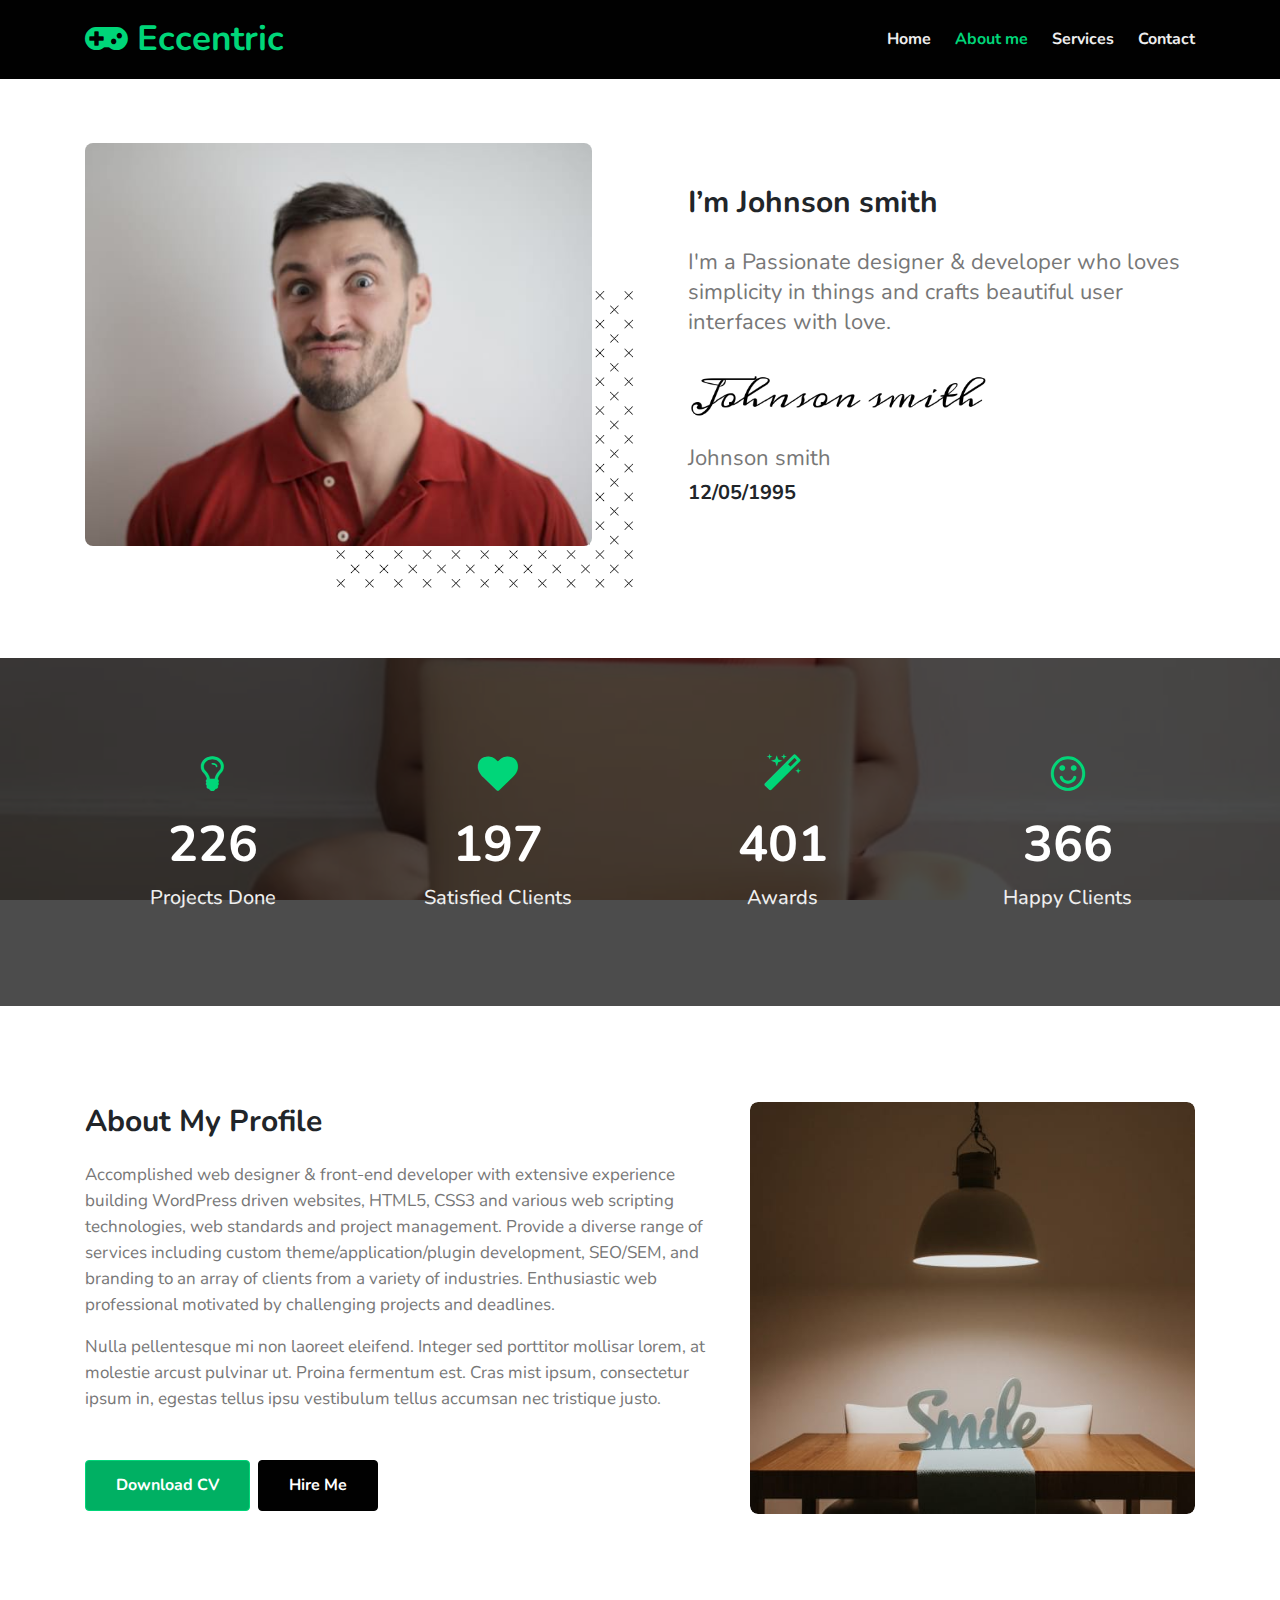
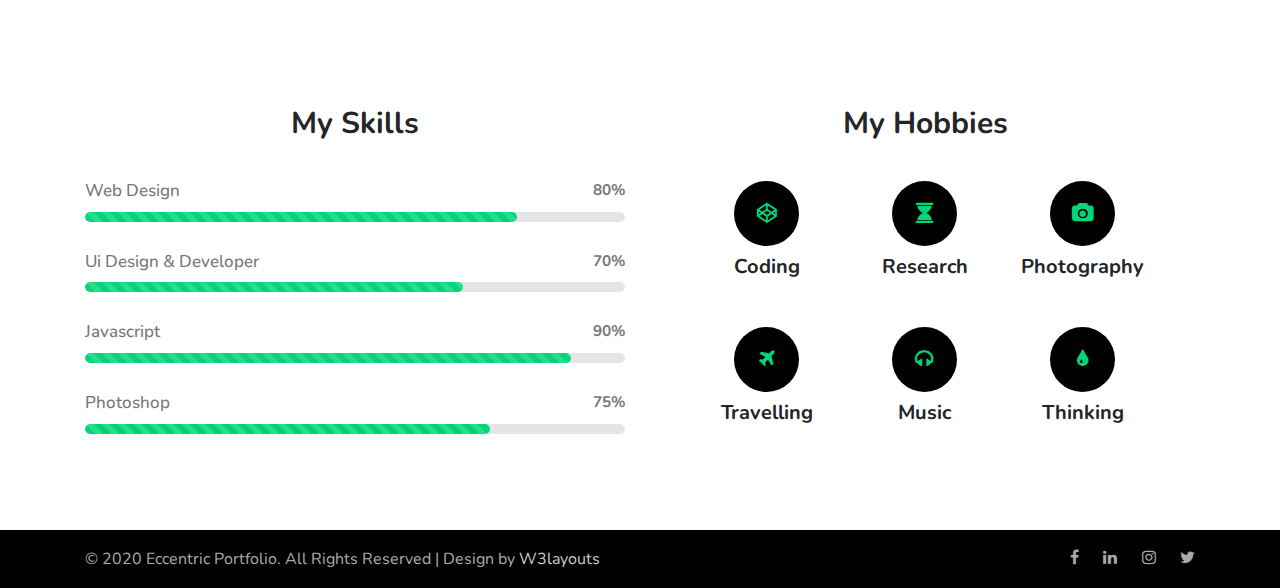
==== about.html @ e15be9c3 "first push" ====
<!--
Author: W3layouts
Author URL: http://w3layouts.com
-->
<!doctype html>
<html lang="en">

<head>
  <!-- Required meta tags -->
  <meta charset="utf-8">
  <meta name="viewport" content="width=device-width, initial-scale=1, shrink-to-fit=no">

  <title>Eccentric portfolio V2 - Personal Category Bootstrap Responsive Website Template | About : W3layouts</title>

  <!-- google fonts -->
  <link href="//fonts.googleapis.com/css?family=Nunito:400,700&display=swap" rel="stylesheet">

  <!-- Template CSS -->
  <link rel="stylesheet" href="assets/css/style-starter.css">

</head>

<body>
<!-- header -->
<header>
  <div class="w3l-header" id="home">
    <div class="container">
      <nav class="navbar navbar-expand-lg navbar-dark pl-0 pr-0">
        <a class="navbar-brand m-0" href="index.html"><span class="fa fa-gamepad"></span> Eccentric </a>
        <!-- if logo is image enable this   
            <a class="navbar-brand" href="#index.html">
                <img src="image-path" alt="Your logo" title="Your logo" style="height:35px;" />
            </a> -->
        <button class="navbar-toggler" type="button" data-toggle="collapse" data-target="#navbarNav" aria-controls="navbarNav" aria-expanded="false"
          aria-label="Toggle navigation">
          <span class="navbar-toggler-icon fa fa-bars"></span>
        </button>
        <div class="collapse navbar-collapse" id="navbarNav">
          <ul class="navbar-nav ml-auto">
            <li class="nav-item mr-lg-4">
              <a class="nav-link pl-0 pr-0" href="index.html">Home <span class="sr-only">(current)</span></a>
            </li>
            <li class="nav-item active mr-lg-4">
              <a class="nav-link pl-0 pr-0" href="about.html">About me</a>
            </li>
            <li class="nav-item mr-lg-4">
              <a class="nav-link pl-0 pr-0" href="services.html">Services</a>
            </li>
            <li class="nav-item">
              <a class="nav-link pl-0 pr-0" href="contact.html">Contact</a>
            </li>
          </ul>
        </div>
      </nav>
    </div>
  </div>
</header>
<!-- //header -->
<!-- about me -->
<div class="w3l-about py-5">
    <div class="container py-lg-3">
        <div class="row about-content mb-lg-5">
            <div class="col-lg-6 pr-md-5">
                <div class="image-block">
                    <img src="assets/images/me.jpg" class="img-fluid myphoto" alt="my photo" />
                    <img src="assets/images/cross.png" class="img-fluid pos" alt="dots" />
                </div>
            </div>
            <div class="col-lg-6 info pl-lg-5 mt-lg-0 mt-5 pt-lg-0 pt-3 align-center">
                <h4 class="">I’m Johnson smith</h4>
                <p class="mt-md-4 mt-3 mb-0"> I'm a Passionate designer & developer who loves simplicity in things and crafts beautiful user
                    interfaces with love.</p>
                <img src="assets/images/signature.png" class="img-fluid signature mt-4 mb-2" width="300px" alt="my photo" />
                <p class="m-0 mb-2">Johnson smith</p>
                <h6>12/05/1995</h6>
            </div>
        </div>
    </div>
</div>
<!-- //about me -->
<!-- stats -->
<section class="w3l-stats py-lg-5 py-4" id="stats">
    <div class="gallery-inner container py-md-5 py-4">
        <div class="row stats-con text-white">
            <div class="col-sm-3 col-6 stats_info counter_grid">
                <span class="fa fa-lightbulb-o"></span>
                <p class="counter">645</p>
                <h4>Projects Done</h4>
            </div>
            <div class="col-sm-3 col-6 stats_info counter_grid1">
                <span class="fa fa-heart"></span>
                <p class="counter">563</p>
                <h4>Satisfied Clients</h4>
            </div>
            <div class="col-sm-3 col-6 stats_info counter_grid mt-sm-0 mt-5">
                <span class="fa fa-magic"></span>
                <p class="counter">1145</p>
                <h4>Awards</h4>
            </div>
            <div class="col-sm-3 col-6 stats_info counter_grid2 mt-sm-0 mt-5">
                <span class="fa fa-smile-o"></span>
                <p class="counter">1045</p>
                <h4>Happy Clients</h4>
            </div>
        </div>
    </div>
</section>
<!-- //stats -->
<!-- about my profile -->
<section class="w3l-about-bottom py-5" id="about">
    <div class="container py-lg-5 py-md-3">
        <div class="row middle-grids">
            <div class="col-lg-7 advantage-grid-info">
                <div class="advantage_left">
                    <h4>About my profile </h4>
                    <p class="mb-3">Accomplished web designer & front-end developer with extensive experience
                        building WordPress driven websites, HTML5, CSS3 and various web scripting technologies,
                        web standards and project management. Provide a diverse range of services including custom
                        theme/application/plugin development, SEO/SEM, and branding to an array of clients from a
                        variety of industries. Enthusiastic web professional motivated by challenging projects and
                        deadlines.</p>
                    <p class="mb-0">Nulla pellentesque mi non laoreet eleifend. Integer sed porttitor mollisar
                        lorem, at molestie arcust pulvinar ut. Proina fermentum est. Cras mist ipsum, consectetur
                        ipsum in, egestas tellus ipsu vestibulum tellus accumsan nec tristique justo.
                    </p>
                    <a href="resume.html" class="btn-style btn-primary btn mt-lg-5 mt-4">Download CV</a>
                    <a href="contact.html" class="btn-style btn-secondary btn mt-lg-5 mt-4 ml-1">Hire Me</a>
                </div>
            </div>
            <div class="col-lg-5 advantage-grid-info1">
                <div class="advantage_left1 mt-lg-0 mt-5">
                    <img src="assets/images/about.jpg" class="img img-fluid" alt="">
                </div>
            </div>
        </div>
    </div>
</section>
<!-- //about my profile -->
<!-- skills and hobbies -->
<div class="w3l-skills py-5" id="skills">
    <div class="container py-lg-5 py-md-3">
        <div class="modal-spa">
            <div class="row skills">
                <div class="col-lg-6 bar-grids bargrids-left">
                    <h4> My Skills </h4>
                    <h6>web design <span> 80% </span></h6>
                    <div class="progress">
                        <div class="progress-bar progress-bar-striped active editContent" style="width: 80%">
                        </div>
                    </div>
                    <h6>ui design & developer <span> 70% </span></h6>
                    <div class="progress  w3-bar-grids">
                        <div class="progress-bar progress-bar-striped active" style="width: 70%">
                        </div>
                    </div>
                    <h6>Javascript<span>90% </span></h6>
                    <div class="progress  w3-bar-grids">
                        <div class="progress-bar progress-bar-striped active" style="width: 90%">
                        </div>
                    </div>
                    <h6>Photoshop <span> 75% </span></h6>
                    <div class="progress  w3-bar-grids prgs-w3-last">
                        <div class="progress-bar progress-bar-striped active" style="width: 75%">
                        </div>
                    </div>
                </div>
                <div class="col-lg-6 bar-grids w3-bar-grids mt-lg-0 mt-5">
                    <h4> My Hobbies </h4>
                    <div class="row pl-lg-5 pr-lg-5">
                        <div class="col-4 hobbies-grid1 grid1">
                            <div class="icon-bg">
                                <span class="fa fa-codepen"></span>
                            </div>
                            <h5>Coding</h5>
                        </div>
                        <div class="col-4 hobbies-grid1 grid2">
                            <div class="icon-bg">
                                <span class="fa fa-hourglass"></span>
                            </div>
                            <h5>Research</h5>
                        </div>
                        <div class="col-4 hobbies-grid1 grid3">
                            <div class="icon-bg">
                                <span class="fa fa-camera"></span>
                            </div>
                            <h5>Photography</h5>
                        </div>
                        <div class="col-4 hobbies-grid1 grid4">
                            <div class="icon-bg">
                                <span class="fa fa-plane"></span>
                            </div>
                            <h5>Travelling</h5>
                        </div>
                        <div class="col-4 hobbies-grid1 grid5">
                            <div class="icon-bg">
                                <span class="fa fa-headphones"></span>
                            </div>
                            <h5>Music</h5>
                        </div>
                        <div class="col-4 hobbies-grid1 grid6">
                            <div class="icon-bg">
                                <span class="fa fa-tint"></span>
                            </div>
                            <h5>Thinking</h5>
                        </div>
                    </div>
                </div>
            </div>
        </div>
    </div>
</div>
<!-- //skills and hobbies -->
<!-- Footer -->
<footer>
  <section class="w3l-footers-1">
    <div class="footer py-3">
      <div class="container">
        <div class="footer-content">
          <div class="row">
            <div class="col-lg-8 footer-left">
              <p class="m-0">&copy; 2020 Eccentric Portfolio. All Rights Reserved | Design by <a href="https://w3layouts.com">W3layouts</a></p>
            </div>
            <div class="col-lg-4 footer-right text-lg-right text-center mt-lg-0 mt-3">
              <ul class="social m-0 p-0">
                <li><a href="#facebook"><span class="fa fa-facebook"></span></a></li>
                <li><a href="#linkedin"><span class="fa fa-linkedin"></span></a></li>
                <li><a href="#instagram"><span class="fa fa-instagram"></span></a></li>
                <li><a href="#twitter"><span class="fa fa-twitter"></span></a></li>
              </ul>
            </div>
          </div>
        </div>
      </div>
    </div>
  </section>
</footer>
<!-- //Footer -->

<!-- move top -->
<button onclick="topFunction()" id="movetop" class="editContent" title="Go to top">
  <span class="fa fa-angle-up"></span>
</button>
<script>
  // When the user scrolls down 20px from the top of the document, show the button
  window.onscroll = function () {
    scrollFunction()
  };

  function scrollFunction() {
    if (document.body.scrollTop > 20 || document.documentElement.scrollTop > 20) {
      document.getElementById("movetop").style.display = "block";
    } else {
      document.getElementById("movetop").style.display = "none";
    }
  }

  // When the user clicks on the button, scroll to the top of the document
  function topFunction() {
    document.body.scrollTop = 0;
    document.documentElement.scrollTop = 0;
  }
</script>
<!-- /move top -->

<!-- common jquery -->
<script src="assets/js/jquery-3.3.1.min.js"></script>
<!-- //common jquery -->

<!-- disable body scroll which navbar is in active -->
<script>
  $(function () {
    $('.navbar-toggler').click(function () {
      $('body').toggleClass('noscroll');
    })
  });
</script>
<!-- disable body scroll which navbar is in active -->


<!-- for blog carousel slider -->
<script src="assets/js/owl.carousel.js"></script>
<script>
  $(document).ready(function () {
    var owl = $('.owl-carousel');
    owl.owlCarousel({
      stagePadding: 20,
      margin: 15,
      nav: false,
      loop: false,
      responsive: {
        0: {
          items: 1
        },
        600: {
          items: 2
        },
        1000: {
          items: 3
        }
      }
    })
  })
</script>
<!-- //for blog carousel slider -->


<!-- stats number counter-->
<script src="assets/js/jquery.waypoints.min.js"></script>
<script src="assets/js/jquery.countup.js"></script>
<script>
  $('.counter').countUp();
</script>
<!-- //stats number counter -->

<!-- jQuery-Photo-filter-lightbox-portfolio-plugin -->
<script src="assets/js/jquery-1.7.2.js"></script>
<script src="assets/js/jquery.quicksand.js"></script>
<script src="assets/js/script.js"></script>
<script src="assets/js/jquery.prettyPhoto.js"></script>
<!-- //jQuery-Photo-filter-lightbox-portfolio-plugin -->

<!--  bootstrap js -->
<script src="assets/js/bootstrap.min.js"></script>
<!--  //bootstrap js -->

</body>

</html>
---- assets/css/style-starter.css ----
/*--
Author: W3layouts
Author URL: http://w3layouts.com
--*/@charset "UTF-8";
/*!
 * Bootstrap v4.4.1 (https://getbootstrap.com/)
 * Copyright 2011-2019 The Bootstrap Authors
 * Copyright 2011-2019 Twitter, Inc.
 * Licensed under MIT (https://github.com/twbs/bootstrap/blob/master/LICENSE)
 */
:root {
  --blue: #007bff;
  --indigo: #6610f2;
  --purple: #6f42c1;
  --pink: #e83e8c;
  --red: #dc3545;
  --orange: #fd7e14;
  --yellow: #ffc107;
  --green: #28a745;
  --teal: #20c997;
  --cyan: #17a2b8;
  --white: #fff;
  --gray: #6c757d;
  --gray-dark: #343a40;
  --primary: #00d679;
  --secondary: #010101;
  --success: #28a745;
  --info: #17a2b8;
  --warning: #ffc107;
  --danger: #dc3545;
  --light: #f8f9fa;
  --dark: #343a40;
  --breakpoint-xs: 0;
  --breakpoint-sm: 576px;
  --breakpoint-md: 768px;
  --breakpoint-lg: 992px;
  --breakpoint-xl: 1200px;
  --font-family-sans-serif: -apple-system, BlinkMacSystemFont, "Segoe UI", Roboto, "Helvetica Neue", Arial, "Noto Sans", sans-serif, "Apple Color Emoji", "Segoe UI Emoji", "Segoe UI Symbol", "Noto Color Emoji";
  --font-family-monospace: SFMono-Regular, Menlo, Monaco, Consolas, "Liberation Mono", "Courier New", monospace; }

*,
*::before,
*::after {
  box-sizing: border-box; }

html {
  font-family: sans-serif;
  line-height: 1.15;
  -webkit-text-size-adjust: 100%;
  -webkit-tap-highlight-color: rgba(0, 0, 0, 0); }

article, aside, figcaption, figure, footer, header, hgroup, main, nav, section {
  display: block; }

body {
  margin: 0;
  font-family: -apple-system, BlinkMacSystemFont, "Segoe UI", Roboto, "Helvetica Neue", Arial, "Noto Sans", sans-serif, "Apple Color Emoji", "Segoe UI Emoji", "Segoe UI Symbol", "Noto Color Emoji";
  font-size: 1rem;
  font-weight: 400;
  line-height: 1.5;
  color: #212529;
  text-align: left;
  background-color: #fff; }

[tabindex="-1"]:focus:not(:focus-visible) {
  outline: 0 !important; }

hr {
  box-sizing: content-box;
  height: 0;
  overflow: visible; }

h1, h2, h3, h4, h5, h6 {
  margin-top: 0;
  margin-bottom: 0.5rem; }

p {
  margin-top: 0;
  margin-bottom: 1rem; }

abbr[title],
abbr[data-original-title] {
  text-decoration: underline;
  -webkit-text-decoration: underline dotted;
          text-decoration: underline dotted;
  cursor: help;
  border-bottom: 0;
  -webkit-text-decoration-skip-ink: none;
          text-decoration-skip-ink: none; }

address {
  margin-bottom: 1rem;
  font-style: normal;
  line-height: inherit; }

ol,
ul,
dl {
  margin-top: 0;
  margin-bottom: 1rem; }

ol ol,
ul ul,
ol ul,
ul ol {
  margin-bottom: 0; }

dt {
  font-weight: 700; }

dd {
  margin-bottom: .5rem;
  margin-left: 0; }

blockquote {
  margin: 0 0 1rem; }

b,
strong {
  font-weight: bolder; }

small {
  font-size: 80%; }

sub,
sup {
  position: relative;
  font-size: 75%;
  line-height: 0;
  vertical-align: baseline; }

sub {
  bottom: -.25em; }

sup {
  top: -.5em; }

a {
  color: #00d679;
  text-decoration: none;
  background-color: transparent; }
  a:hover {
    color: #008a4e;
    text-decoration: underline; }

a:not([href]) {
  color: inherit;
  text-decoration: none; }
  a:not([href]):hover {
    color: inherit;
    text-decoration: none; }

pre,
code,
kbd,
samp {
  font-family: SFMono-Regular, Menlo, Monaco, Consolas, "Liberation Mono", "Courier New", monospace;
  font-size: 1em; }

pre {
  margin-top: 0;
  margin-bottom: 1rem;
  overflow: auto; }

figure {
  margin: 0 0 1rem; }

img {
  vertical-align: middle;
  border-style: none; }

svg {
  overflow: hidden;
  vertical-align: middle; }

table {
  border-collapse: collapse; }

caption {
  padding-top: 0.75rem;
  padding-bottom: 0.75rem;
  color: #6c757d;
  text-align: left;
  caption-side: bottom; }

th {
  text-align: inherit; }

label {
  display: inline-block;
  margin-bottom: 0.5rem; }

button {
  border-radius: 0; }

button:focus {
  outline: 1px dotted;
  outline: 5px auto -webkit-focus-ring-color; }

input,
button,
select,
optgroup,
textarea {
  margin: 0;
  font-family: inherit;
  font-size: inherit;
  line-height: inherit; }

button,
input {
  overflow: visible; }

button,
select {
  text-transform: none; }

select {
  word-wrap: normal; }

button,
[type="button"],
[type="reset"],
[type="submit"] {
  -webkit-appearance: button; }

button:not(:disabled),
[type="button"]:not(:disabled),
[type="reset"]:not(:disabled),
[type="submit"]:not(:disabled) {
  cursor: pointer; }

button::-moz-focus-inner,
[type="button"]::-moz-focus-inner,
[type="reset"]::-moz-focus-inner,
[type="submit"]::-moz-focus-inner {
  padding: 0;
  border-style: none; }

input[type="radio"],
input[type="checkbox"] {
  box-sizing: border-box;
  padding: 0; }

input[type="date"],
input[type="time"],
input[type="datetime-local"],
input[type="month"] {
  -webkit-appearance: listbox; }

textarea {
  overflow: auto;
  resize: vertical; }

fieldset {
  min-width: 0;
  padding: 0;
  margin: 0;
  border: 0; }

legend {
  display: block;
  width: 100%;
  max-width: 100%;
  padding: 0;
  margin-bottom: .5rem;
  font-size: 1.5rem;
  line-height: inherit;
  color: inherit;
  white-space: normal; }
  @media (max-width: 1200px) {
    legend {
      font-size: calc(1.275rem + 0.3vw) ; } }

progress {
  vertical-align: baseline; }

[type="number"]::-webkit-inner-spin-button,
[type="number"]::-webkit-outer-spin-button {
  height: auto; }

[type="search"] {
  outline-offset: -2px;
  -webkit-appearance: none; }

[type="search"]::-webkit-search-decoration {
  -webkit-appearance: none; }

::-webkit-file-upload-button {
  font: inherit;
  -webkit-appearance: button; }

output {
  display: inline-block; }

summary {
  display: list-item;
  cursor: pointer; }

template {
  display: none; }

[hidden] {
  display: none !important; }

h1, h2, h3, h4, h5, h6,
.h1, .h2, .h3, .h4, .h5, .h6 {
  margin-bottom: 0.5rem;
  font-weight: 500;
  line-height: 1.2; }

h1, .h1 {
  font-size: 2.5rem; }
  @media (max-width: 1200px) {
    h1, .h1 {
      font-size: calc(1.375rem + 1.5vw) ; } }

h2, .h2 {
  font-size: 2rem; }
  @media (max-width: 1200px) {
    h2, .h2 {
      font-size: calc(1.325rem + 0.9vw) ; } }

h3, .h3 {
  font-size: 1.75rem; }
  @media (max-width: 1200px) {
    h3, .h3 {
      font-size: calc(1.3rem + 0.6vw) ; } }

h4, .h4 {
  font-size: 1.5rem; }
  @media (max-width: 1200px) {
    h4, .h4 {
      font-size: calc(1.275rem + 0.3vw) ; } }

h5, .h5 {
  font-size: 1.25rem; }

h6, .h6 {
  font-size: 1rem; }

.lead {
  font-size: 1.25rem;
  font-weight: 300; }

.display-1 {
  font-size: 6rem;
  font-weight: 300;
  line-height: 1.2; }
  @media (max-width: 1200px) {
    .display-1 {
      font-size: calc(1.725rem + 5.7vw) ; } }

.display-2 {
  font-size: 5.5rem;
  font-weight: 300;
  line-height: 1.2; }
  @media (max-width: 1200px) {
    .display-2 {
      font-size: calc(1.675rem + 5.1vw) ; } }

.display-3 {
  font-size: 4.5rem;
  font-weight: 300;
  line-height: 1.2; }
  @media (max-width: 1200px) {
    .display-3 {
      font-size: calc(1.575rem + 3.9vw) ; } }

.display-4 {
  font-size: 3.5rem;
  font-weight: 300;
  line-height: 1.2; }
  @media (max-width: 1200px) {
    .display-4 {
      font-size: calc(1.475rem + 2.7vw) ; } }

hr {
  margin-top: 1rem;
  margin-bottom: 1rem;
  border: 0;
  border-top: 1px solid rgba(0, 0, 0, 0.1); }

small,
.small {
  font-size: 80%;
  font-weight: 400; }

mark,
.mark {
  padding: 0.2em;
  background-color: #fcf8e3; }

.list-unstyled {
  padding-left: 0;
  list-style: none; }

.list-inline {
  padding-left: 0;
  list-style: none; }

.list-inline-item {
  display: inline-block; }
  .list-inline-item:not(:last-child) {
    margin-right: 0.5rem; }

.initialism {
  font-size: 90%;
  text-transform: uppercase; }

.blockquote {
  margin-bottom: 1rem;
  font-size: 1.25rem; }

.blockquote-footer {
  display: block;
  font-size: 80%;
  color: #6c757d; }
  .blockquote-footer::before {
    content: "\2014\00A0"; }

.img-fluid {
  max-width: 100%;
  height: auto; }

.img-thumbnail {
  padding: 0.25rem;
  background-color: #fff;
  border: 1px solid #dee2e6;
  border-radius: 0.25rem;
  max-width: 100%;
  height: auto; }

.figure {
  display: inline-block; }

.figure-img {
  margin-bottom: 0.5rem;
  line-height: 1; }

.figure-caption {
  font-size: 90%;
  color: #6c757d; }

code {
  font-size: 87.5%;
  color: #e83e8c;
  word-wrap: break-word; }
  a > code {
    color: inherit; }

kbd {
  padding: 0.2rem 0.4rem;
  font-size: 87.5%;
  color: #fff;
  background-color: #212529;
  border-radius: 0.2rem; }
  kbd kbd {
    padding: 0;
    font-size: 100%;
    font-weight: 700; }

pre {
  display: block;
  font-size: 87.5%;
  color: #212529; }
  pre code {
    font-size: inherit;
    color: inherit;
    word-break: normal; }

.pre-scrollable {
  max-height: 340px;
  overflow-y: scroll; }

.container {
  width: 100%;
  padding-right: 15px;
  padding-left: 15px;
  margin-right: auto;
  margin-left: auto; }
  @media (min-width: 576px) {
    .container {
      max-width: 540px; } }
  @media (min-width: 768px) {
    .container {
      max-width: 720px; } }
  @media (min-width: 992px) {
    .container {
      max-width: 960px; } }
  @media (min-width: 1200px) {
    .container {
      max-width: 1140px; } }

.container-fluid, .container-sm, .container-md, .container-lg, .container-xl {
  width: 100%;
  padding-right: 15px;
  padding-left: 15px;
  margin-right: auto;
  margin-left: auto; }

@media (min-width: 576px) {
  .container, .container-sm {
    max-width: 540px; } }

@media (min-width: 768px) {
  .container, .container-sm, .container-md {
    max-width: 720px; } }

@media (min-width: 992px) {
  .container, .container-sm, .container-md, .container-lg {
    max-width: 960px; } }

@media (min-width: 1200px) {
  .container, .container-sm, .container-md, .container-lg, .container-xl {
    max-width: 1140px; } }

.row {
  display: flex;
  flex-wrap: wrap;
  margin-right: -15px;
  margin-left: -15px; }

.no-gutters {
  margin-right: 0;
  margin-left: 0; }
  .no-gutters > .col,
  .no-gutters > [class*="col-"] {
    padding-right: 0;
    padding-left: 0; }

.col-1, .col-2, .col-3, .col-4, .col-5, .col-6, .col-7, .col-8, .col-9, .col-10, .col-11, .col-12, .col,
.col-auto, .col-sm-1, .col-sm-2, .col-sm-3, .col-sm-4, .col-sm-5, .col-sm-6, .col-sm-7, .col-sm-8, .col-sm-9, .col-sm-10, .col-sm-11, .col-sm-12, .col-sm,
.col-sm-auto, .col-md-1, .col-md-2, .col-md-3, .col-md-4, .col-md-5, .col-md-6, .col-md-7, .col-md-8, .col-md-9, .col-md-10, .col-md-11, .col-md-12, .col-md,
.col-md-auto, .col-lg-1, .col-lg-2, .col-lg-3, .col-lg-4, .col-lg-5, .col-lg-6, .col-lg-7, .col-lg-8, .col-lg-9, .col-lg-10, .col-lg-11, .col-lg-12, .col-lg,
.col-lg-auto, .col-xl-1, .col-xl-2, .col-xl-3, .col-xl-4, .col-xl-5, .col-xl-6, .col-xl-7, .col-xl-8, .col-xl-9, .col-xl-10, .col-xl-11, .col-xl-12, .col-xl,
.col-xl-auto {
  position: relative;
  width: 100%;
  padding-right: 15px;
  padding-left: 15px; }

.col {
  flex-basis: 0;
  flex-grow: 1;
  max-width: 100%; }

.row-cols-1 > * {
  flex: 0 0 100%;
  max-width: 100%; }

.row-cols-2 > * {
  flex: 0 0 50%;
  max-width: 50%; }

.row-cols-3 > * {
  flex: 0 0 33.33333%;
  max-width: 33.33333%; }

.row-cols-4 > * {
  flex: 0 0 25%;
  max-width: 25%; }

.row-cols-5 > * {
  flex: 0 0 20%;
  max-width: 20%; }

.row-cols-6 > * {
  flex: 0 0 16.66667%;
  max-width: 16.66667%; }

.col-auto {
  flex: 0 0 auto;
  width: auto;
  max-width: 100%; }

.col-1 {
  flex: 0 0 8.33333%;
  max-width: 8.33333%; }

.col-2 {
  flex: 0 0 16.66667%;
  max-width: 16.66667%; }

.col-3 {
  flex: 0 0 25%;
  max-width: 25%; }

.col-4 {
  flex: 0 0 33.33333%;
  max-width: 33.33333%; }

.col-5 {
  flex: 0 0 41.66667%;
  max-width: 41.66667%; }

.col-6 {
  flex: 0 0 50%;
  max-width: 50%; }

.col-7 {
  flex: 0 0 58.33333%;
  max-width: 58.33333%; }

.col-8 {
  flex: 0 0 66.66667%;
  max-width: 66.66667%; }

.col-9 {
  flex: 0 0 75%;
  max-width: 75%; }

.col-10 {
  flex: 0 0 83.33333%;
  max-width: 83.33333%; }

.col-11 {
  flex: 0 0 91.66667%;
  max-width: 91.66667%; }

.col-12 {
  flex: 0 0 100%;
  max-width: 100%; }

.order-first {
  order: -1; }

.order-last {
  order: 13; }

.order-0 {
  order: 0; }

.order-1 {
  order: 1; }

.order-2 {
  order: 2; }

.order-3 {
  order: 3; }

.order-4 {
  order: 4; }

.order-5 {
  order: 5; }

.order-6 {
  order: 6; }

.order-7 {
  order: 7; }

.order-8 {
  order: 8; }

.order-9 {
  order: 9; }

.order-10 {
  order: 10; }

.order-11 {
  order: 11; }

.order-12 {
  order: 12; }

.offset-1 {
  margin-left: 8.33333%; }

.offset-2 {
  margin-left: 16.66667%; }

.offset-3 {
  margin-left: 25%; }

.offset-4 {
  margin-left: 33.33333%; }

.offset-5 {
  margin-left: 41.66667%; }

.offset-6 {
  margin-left: 50%; }

.offset-7 {
  margin-left: 58.33333%; }

.offset-8 {
  margin-left: 66.66667%; }

.offset-9 {
  margin-left: 75%; }

.offset-10 {
  margin-left: 83.33333%; }

.offset-11 {
  margin-left: 91.66667%; }

@media (min-width: 576px) {
  .col-sm {
    flex-basis: 0;
    flex-grow: 1;
    max-width: 100%; }
  .row-cols-sm-1 > * {
    flex: 0 0 100%;
    max-width: 100%; }
  .row-cols-sm-2 > * {
    flex: 0 0 50%;
    max-width: 50%; }
  .row-cols-sm-3 > * {
    flex: 0 0 33.33333%;
    max-width: 33.33333%; }
  .row-cols-sm-4 > * {
    flex: 0 0 25%;
    max-width: 25%; }
  .row-cols-sm-5 > * {
    flex: 0 0 20%;
    max-width: 20%; }
  .row-cols-sm-6 > * {
    flex: 0 0 16.66667%;
    max-width: 16.66667%; }
  .col-sm-auto {
    flex: 0 0 auto;
    width: auto;
    max-width: 100%; }
  .col-sm-1 {
    flex: 0 0 8.33333%;
    max-width: 8.33333%; }
  .col-sm-2 {
    flex: 0 0 16.66667%;
    max-width: 16.66667%; }
  .col-sm-3 {
    flex: 0 0 25%;
    max-width: 25%; }
  .col-sm-4 {
    flex: 0 0 33.33333%;
    max-width: 33.33333%; }
  .col-sm-5 {
    flex: 0 0 41.66667%;
    max-width: 41.66667%; }
  .col-sm-6 {
    flex: 0 0 50%;
    max-width: 50%; }
  .col-sm-7 {
    flex: 0 0 58.33333%;
    max-width: 58.33333%; }
  .col-sm-8 {
    flex: 0 0 66.66667%;
    max-width: 66.66667%; }
  .col-sm-9 {
    flex: 0 0 75%;
    max-width: 75%; }
  .col-sm-10 {
    flex: 0 0 83.33333%;
    max-width: 83.33333%; }
  .col-sm-11 {
    flex: 0 0 91.66667%;
    max-width: 91.66667%; }
  .col-sm-12 {
    flex: 0 0 100%;
    max-width: 100%; }
  .order-sm-first {
    order: -1; }
  .order-sm-last {
    order: 13; }
  .order-sm-0 {
    order: 0; }
  .order-sm-1 {
    order: 1; }
  .order-sm-2 {
    order: 2; }
  .order-sm-3 {
    order: 3; }
  .order-sm-4 {
    order: 4; }
  .order-sm-5 {
    order: 5; }
  .order-sm-6 {
    order: 6; }
  .order-sm-7 {
    order: 7; }
  .order-sm-8 {
    order: 8; }
  .order-sm-9 {
    order: 9; }
  .order-sm-10 {
    order: 10; }
  .order-sm-11 {
    order: 11; }
  .order-sm-12 {
    order: 12; }
  .offset-sm-0 {
    margin-left: 0; }
  .offset-sm-1 {
    margin-left: 8.33333%; }
  .offset-sm-2 {
    margin-left: 16.66667%; }
  .offset-sm-3 {
    margin-left: 25%; }
  .offset-sm-4 {
    margin-left: 33.33333%; }
  .offset-sm-5 {
    margin-left: 41.66667%; }
  .offset-sm-6 {
    margin-left: 50%; }
  .offset-sm-7 {
    margin-left: 58.33333%; }
  .offset-sm-8 {
    margin-left: 66.66667%; }
  .offset-sm-9 {
    margin-left: 75%; }
  .offset-sm-10 {
    margin-left: 83.33333%; }
  .offset-sm-11 {
    margin-left: 91.66667%; } }

@media (min-width: 768px) {
  .col-md {
    flex-basis: 0;
    flex-grow: 1;
    max-width: 100%; }
  .row-cols-md-1 > * {
    flex: 0 0 100%;
    max-width: 100%; }
  .row-cols-md-2 > * {
    flex: 0 0 50%;
    max-width: 50%; }
  .row-cols-md-3 > * {
    flex: 0 0 33.33333%;
    max-width: 33.33333%; }
  .row-cols-md-4 > * {
    flex: 0 0 25%;
    max-width: 25%; }
  .row-cols-md-5 > * {
    flex: 0 0 20%;
    max-width: 20%; }
  .row-cols-md-6 > * {
    flex: 0 0 16.66667%;
    max-width: 16.66667%; }
  .col-md-auto {
    flex: 0 0 auto;
    width: auto;
    max-width: 100%; }
  .col-md-1 {
    flex: 0 0 8.33333%;
    max-width: 8.33333%; }
  .col-md-2 {
    flex: 0 0 16.66667%;
    max-width: 16.66667%; }
  .col-md-3 {
    flex: 0 0 25%;
    max-width: 25%; }
  .col-md-4 {
    flex: 0 0 33.33333%;
    max-width: 33.33333%; }
  .col-md-5 {
    flex: 0 0 41.66667%;
    max-width: 41.66667%; }
  .col-md-6 {
    flex: 0 0 50%;
    max-width: 50%; }
  .col-md-7 {
    flex: 0 0 58.33333%;
    max-width: 58.33333%; }
  .col-md-8 {
    flex: 0 0 66.66667%;
    max-width: 66.66667%; }
  .col-md-9 {
    flex: 0 0 75%;
    max-width: 75%; }
  .col-md-10 {
    flex: 0 0 83.33333%;
    max-width: 83.33333%; }
  .col-md-11 {
    flex: 0 0 91.66667%;
    max-width: 91.66667%; }
  .col-md-12 {
    flex: 0 0 100%;
    max-width: 100%; }
  .order-md-first {
    order: -1; }
  .order-md-last {
    order: 13; }
  .order-md-0 {
    order: 0; }
  .order-md-1 {
    order: 1; }
  .order-md-2 {
    order: 2; }
  .order-md-3 {
    order: 3; }
  .order-md-4 {
    order: 4; }
  .order-md-5 {
    order: 5; }
  .order-md-6 {
    order: 6; }
  .order-md-7 {
    order: 7; }
  .order-md-8 {
    order: 8; }
  .order-md-9 {
    order: 9; }
  .order-md-10 {
    order: 10; }
  .order-md-11 {
    order: 11; }
  .order-md-12 {
    order: 12; }
  .offset-md-0 {
    margin-left: 0; }
  .offset-md-1 {
    margin-left: 8.33333%; }
  .offset-md-2 {
    margin-left: 16.66667%; }
  .offset-md-3 {
    margin-left: 25%; }
  .offset-md-4 {
    margin-left: 33.33333%; }
  .offset-md-5 {
    margin-left: 41.66667%; }
  .offset-md-6 {
    margin-left: 50%; }
  .offset-md-7 {
    margin-left: 58.33333%; }
  .offset-md-8 {
    margin-left: 66.66667%; }
  .offset-md-9 {
    margin-left: 75%; }
  .offset-md-10 {
    margin-left: 83.33333%; }
  .offset-md-11 {
    margin-left: 91.66667%; } }

@media (min-width: 992px) {
  .col-lg {
    flex-basis: 0;
    flex-grow: 1;
    max-width: 100%; }
  .row-cols-lg-1 > * {
    flex: 0 0 100%;
    max-width: 100%; }
  .row-cols-lg-2 > * {
    flex: 0 0 50%;
    max-width: 50%; }
  .row-cols-lg-3 > * {
    flex: 0 0 33.33333%;
    max-width: 33.33333%; }
  .row-cols-lg-4 > * {
    flex: 0 0 25%;
    max-width: 25%; }
  .row-cols-lg-5 > * {
    flex: 0 0 20%;
    max-width: 20%; }
  .row-cols-lg-6 > * {
    flex: 0 0 16.66667%;
    max-width: 16.66667%; }
  .col-lg-auto {
    flex: 0 0 auto;
    width: auto;
    max-width: 100%; }
  .col-lg-1 {
    flex: 0 0 8.33333%;
    max-width: 8.33333%; }
  .col-lg-2 {
    flex: 0 0 16.66667%;
    max-width: 16.66667%; }
  .col-lg-3 {
    flex: 0 0 25%;
    max-width: 25%; }
  .col-lg-4 {
    flex: 0 0 33.33333%;
    max-width: 33.33333%; }
  .col-lg-5 {
    flex: 0 0 41.66667%;
    max-width: 41.66667%; }
  .col-lg-6 {
    flex: 0 0 50%;
    max-width: 50%; }
  .col-lg-7 {
    flex: 0 0 58.33333%;
    max-width: 58.33333%; }
  .col-lg-8 {
    flex: 0 0 66.66667%;
    max-width: 66.66667%; }
  .col-lg-9 {
    flex: 0 0 75%;
    max-width: 75%; }
  .col-lg-10 {
    flex: 0 0 83.33333%;
    max-width: 83.33333%; }
  .col-lg-11 {
    flex: 0 0 91.66667%;
    max-width: 91.66667%; }
  .col-lg-12 {
    flex: 0 0 100%;
    max-width: 100%; }
  .order-lg-first {
    order: -1; }
  .order-lg-last {
    order: 13; }
  .order-lg-0 {
    order: 0; }
  .order-lg-1 {
    order: 1; }
  .order-lg-2 {
    order: 2; }
  .order-lg-3 {
    order: 3; }
  .order-lg-4 {
    order: 4; }
  .order-lg-5 {
    order: 5; }
  .order-lg-6 {
    order: 6; }
  .order-lg-7 {
    order: 7; }
  .order-lg-8 {
    order: 8; }
  .order-lg-9 {
    order: 9; }
  .order-lg-10 {
    order: 10; }
  .order-lg-11 {
    order: 11; }
  .order-lg-12 {
    order: 12; }
  .offset-lg-0 {
    margin-left: 0; }
  .offset-lg-1 {
    margin-left: 8.33333%; }
  .offset-lg-2 {
    margin-left: 16.66667%; }
  .offset-lg-3 {
    margin-left: 25%; }
  .offset-lg-4 {
    margin-left: 33.33333%; }
  .offset-lg-5 {
    margin-left: 41.66667%; }
  .offset-lg-6 {
    margin-left: 50%; }
  .offset-lg-7 {
    margin-left: 58.33333%; }
  .offset-lg-8 {
    margin-left: 66.66667%; }
  .offset-lg-9 {
    margin-left: 75%; }
  .offset-lg-10 {
    margin-left: 83.33333%; }
  .offset-lg-11 {
    margin-left: 91.66667%; } }

@media (min-width: 1200px) {
  .col-xl {
    flex-basis: 0;
    flex-grow: 1;
    max-width: 100%; }
  .row-cols-xl-1 > * {
    flex: 0 0 100%;
    max-width: 100%; }
  .row-cols-xl-2 > * {
    flex: 0 0 50%;
    max-width: 50%; }
  .row-cols-xl-3 > * {
    flex: 0 0 33.33333%;
    max-width: 33.33333%; }
  .row-cols-xl-4 > * {
    flex: 0 0 25%;
    max-width: 25%; }
  .row-cols-xl-5 > * {
    flex: 0 0 20%;
    max-width: 20%; }
  .row-cols-xl-6 > * {
    flex: 0 0 16.66667%;
    max-width: 16.66667%; }
  .col-xl-auto {
    flex: 0 0 auto;
    width: auto;
    max-width: 100%; }
  .col-xl-1 {
    flex: 0 0 8.33333%;
    max-width: 8.33333%; }
  .col-xl-2 {
    flex: 0 0 16.66667%;
    max-width: 16.66667%; }
  .col-xl-3 {
    flex: 0 0 25%;
    max-width: 25%; }
  .col-xl-4 {
    flex: 0 0 33.33333%;
    max-width: 33.33333%; }
  .col-xl-5 {
    flex: 0 0 41.66667%;
    max-width: 41.66667%; }
  .col-xl-6 {
    flex: 0 0 50%;
    max-width: 50%; }
  .col-xl-7 {
    flex: 0 0 58.33333%;
    max-width: 58.33333%; }
  .col-xl-8 {
    flex: 0 0 66.66667%;
    max-width: 66.66667%; }
  .col-xl-9 {
    flex: 0 0 75%;
    max-width: 75%; }
  .col-xl-10 {
    flex: 0 0 83.33333%;
    max-width: 83.33333%; }
  .col-xl-11 {
    flex: 0 0 91.66667%;
    max-width: 91.66667%; }
  .col-xl-12 {
    flex: 0 0 100%;
    max-width: 100%; }
  .order-xl-first {
    order: -1; }
  .order-xl-last {
    order: 13; }
  .order-xl-0 {
    order: 0; }
  .order-xl-1 {
    order: 1; }
  .order-xl-2 {
    order: 2; }
  .order-xl-3 {
    order: 3; }
  .order-xl-4 {
    order: 4; }
  .order-xl-5 {
    order: 5; }
  .order-xl-6 {
    order: 6; }
  .order-xl-7 {
    order: 7; }
  .order-xl-8 {
    order: 8; }
  .order-xl-9 {
    order: 9; }
  .order-xl-10 {
    order: 10; }
  .order-xl-11 {
    order: 11; }
  .order-xl-12 {
    order: 12; }
  .offset-xl-0 {
    margin-left: 0; }
  .offset-xl-1 {
    margin-left: 8.33333%; }
  .offset-xl-2 {
    margin-left: 16.66667%; }
  .offset-xl-3 {
    margin-left: 25%; }
  .offset-xl-4 {
    margin-left: 33.33333%; }
  .offset-xl-5 {
    margin-left: 41.66667%; }
  .offset-xl-6 {
    margin-left: 50%; }
  .offset-xl-7 {
    margin-left: 58.33333%; }
  .offset-xl-8 {
    margin-left: 66.66667%; }
  .offset-xl-9 {
    margin-left: 75%; }
  .offset-xl-10 {
    margin-left: 83.33333%; }
  .offset-xl-11 {
    margin-left: 91.66667%; } }

.table {
  width: 100%;
  margin-bottom: 1rem;
  color: #212529; }
  .table th,
  .table td {
    padding: 0.75rem;
    vertical-align: top;
    border-top: 1px solid #dee2e6; }
  .table thead th {
    vertical-align: bottom;
    border-bottom: 2px solid #dee2e6; }
  .table tbody + tbody {
    border-top: 2px solid #dee2e6; }

.table-sm th,
.table-sm td {
  padding: 0.3rem; }

.table-bordered {
  border: 1px solid #dee2e6; }
  .table-bordered th,
  .table-bordered td {
    border: 1px solid #dee2e6; }
  .table-bordered thead th,
  .table-bordered thead td {
    border-bottom-width: 2px; }

.table-borderless th,
.table-borderless td,
.table-borderless thead th,
.table-borderless tbody + tbody {
  border: 0; }

.table-striped tbody tr:nth-of-type(odd) {
  background-color: rgba(0, 0, 0, 0.05); }

.table-hover tbody tr:hover {
  color: #212529;
  background-color: rgba(0, 0, 0, 0.075); }

.table-primary,
.table-primary > th,
.table-primary > td {
  background-color: #b8f4d9; }

.table-primary th,
.table-primary td,
.table-primary thead th,
.table-primary tbody + tbody {
  border-color: #7aeab9; }

.table-hover .table-primary:hover {
  background-color: #a2f1cd; }
  .table-hover .table-primary:hover > td,
  .table-hover .table-primary:hover > th {
    background-color: #a2f1cd; }

.table-secondary,
.table-secondary > th,
.table-secondary > td {
  background-color: #b8b8b8; }

.table-secondary th,
.table-secondary td,
.table-secondary thead th,
.table-secondary tbody + tbody {
  border-color: #7b7b7b; }

.table-hover .table-secondary:hover {
  background-color: #ababab; }
  .table-hover .table-secondary:hover > td,
  .table-hover .table-secondary:hover > th {
    background-color: #ababab; }

.table-success,
.table-success > th,
.table-success > td {
  background-color: #c3e6cb; }

.table-success th,
.table-success td,
.table-success thead th,
.table-success tbody + tbody {
  border-color: #8fd19e; }

.table-hover .table-success:hover {
  background-color: #b1dfbb; }
  .table-hover .table-success:hover > td,
  .table-hover .table-success:hover > th {
    background-color: #b1dfbb; }

.table-info,
.table-info > th,
.table-info > td {
  background-color: #bee5eb; }

.table-info th,
.table-info td,
.table-info thead th,
.table-info tbody + tbody {
  border-color: #86cfda; }

.table-hover .table-info:hover {
  background-color: #abdde5; }
  .table-hover .table-info:hover > td,
  .table-hover .table-info:hover > th {
    background-color: #abdde5; }

.table-warning,
.table-warning > th,
.table-warning > td {
  background-color: #ffeeba; }

.table-warning th,
.table-warning td,
.table-warning thead th,
.table-warning tbody + tbody {
  border-color: #ffdf7e; }

.table-hover .table-warning:hover {
  background-color: #ffe8a1; }
  .table-hover .table-warning:hover > td,
  .table-hover .table-warning:hover > th {
    background-color: #ffe8a1; }

.table-danger,
.table-danger > th,
.table-danger > td {
  background-color: #f5c6cb; }

.table-danger th,
.table-danger td,
.table-danger thead th,
.table-danger tbody + tbody {
  border-color: #ed969e; }

.table-hover .table-danger:hover {
  background-color: #f1b0b7; }
  .table-hover .table-danger:hover > td,
  .table-hover .table-danger:hover > th {
    background-color: #f1b0b7; }

.table-light,
.table-light > th,
.table-light > td {
  background-color: #fdfdfe; }

.table-light th,
.table-light td,
.table-light thead th,
.table-light tbody + tbody {
  border-color: #fbfcfc; }

.table-hover .table-light:hover {
  background-color: #ececf6; }
  .table-hover .table-light:hover > td,
  .table-hover .table-light:hover > th {
    background-color: #ececf6; }

.table-dark,
.table-dark > th,
.table-dark > td {
  background-color: #c6c8ca; }

.table-dark th,
.table-dark td,
.table-dark thead th,
.table-dark tbody + tbody {
  border-color: #95999c; }

.table-hover .table-dark:hover {
  background-color: #b9bbbe; }
  .table-hover .table-dark:hover > td,
  .table-hover .table-dark:hover > th {
    background-color: #b9bbbe; }

.table-active,
.table-active > th,
.table-active > td {
  background-color: rgba(0, 0, 0, 0.075); }

.table-hover .table-active:hover {
  background-color: rgba(0, 0, 0, 0.075); }
  .table-hover .table-active:hover > td,
  .table-hover .table-active:hover > th {
    background-color: rgba(0, 0, 0, 0.075); }

.table .thead-dark th {
  color: #fff;
  background-color: #343a40;
  border-color: #454d55; }

.table .thead-light th {
  color: #495057;
  background-color: #e9ecef;
  border-color: #dee2e6; }

.table-dark {
  color: #fff;
  background-color: #343a40; }
  .table-dark th,
  .table-dark td,
  .table-dark thead th {
    border-color: #454d55; }
  .table-dark.table-bordered {
    border: 0; }
  .table-dark.table-striped tbody tr:nth-of-type(odd) {
    background-color: rgba(255, 255, 255, 0.05); }
  .table-dark.table-hover tbody tr:hover {
    color: #fff;
    background-color: rgba(255, 255, 255, 0.075); }

@media (max-width: 575.98px) {
  .table-responsive-sm {
    display: block;
    width: 100%;
    overflow-x: auto;
    -webkit-overflow-scrolling: touch; }
    .table-responsive-sm > .table-bordered {
      border: 0; } }

@media (max-width: 767.98px) {
  .table-responsive-md {
    display: block;
    width: 100%;
    overflow-x: auto;
    -webkit-overflow-scrolling: touch; }
    .table-responsive-md > .table-bordered {
      border: 0; } }

@media (max-width: 991.98px) {
  .table-responsive-lg {
    display: block;
    width: 100%;
    overflow-x: auto;
    -webkit-overflow-scrolling: touch; }
    .table-responsive-lg > .table-bordered {
      border: 0; } }

@media (max-width: 1199.98px) {
  .table-responsive-xl {
    display: block;
    width: 100%;
    overflow-x: auto;
    -webkit-overflow-scrolling: touch; }
    .table-responsive-xl > .table-bordered {
      border: 0; } }

.table-responsive {
  display: block;
  width: 100%;
  overflow-x: auto;
  -webkit-overflow-scrolling: touch; }
  .table-responsive > .table-bordered {
    border: 0; }

.form-control {
  display: block;
  width: 100%;
  height: calc(1.5em + 0.75rem + 2px);
  padding: 0.375rem 0.75rem;
  font-size: 1rem;
  font-weight: 400;
  line-height: 1.5;
  color: #495057;
  background-color: #fff;
  background-clip: padding-box;
  border: 1px solid #ced4da;
  border-radius: 0.25rem;
  transition: border-color 0.15s ease-in-out, box-shadow 0.15s ease-in-out; }
  @media (prefers-reduced-motion: reduce) {
    .form-control {
      transition: none; } }
  .form-control::-ms-expand {
    background-color: transparent;
    border: 0; }
  .form-control:-moz-focusring {
    color: transparent;
    text-shadow: 0 0 0 #495057; }
  .form-control:focus {
    color: #495057;
    background-color: #fff;
    border-color: #57ffb6;
    outline: 0;
    box-shadow: 0 0 0 0.2rem rgba(0, 214, 121, 0.25); }
  .form-control::-webkit-input-placeholder {
    color: #6c757d;
    opacity: 1; }
  .form-control::-moz-placeholder {
    color: #6c757d;
    opacity: 1; }
  .form-control:-ms-input-placeholder {
    color: #6c757d;
    opacity: 1; }
  .form-control::-ms-input-placeholder {
    color: #6c757d;
    opacity: 1; }
  .form-control::placeholder {
    color: #6c757d;
    opacity: 1; }
  .form-control:disabled, .form-control[readonly] {
    background-color: #e9ecef;
    opacity: 1; }

select.form-control:focus::-ms-value {
  color: #495057;
  background-color: #fff; }

.form-control-file,
.form-control-range {
  display: block;
  width: 100%; }

.col-form-label {
  padding-top: calc(0.375rem + 1px);
  padding-bottom: calc(0.375rem + 1px);
  margin-bottom: 0;
  font-size: inherit;
  line-height: 1.5; }

.col-form-label-lg {
  padding-top: calc(0.5rem + 1px);
  padding-bottom: calc(0.5rem + 1px);
  font-size: 1.25rem;
  line-height: 1.5; }

.col-form-label-sm {
  padding-top: calc(0.25rem + 1px);
  padding-bottom: calc(0.25rem + 1px);
  font-size: 0.875rem;
  line-height: 1.5; }

.form-control-plaintext {
  display: block;
  width: 100%;
  padding: 0.375rem 0;
  margin-bottom: 0;
  font-size: 1rem;
  line-height: 1.5;
  color: #212529;
  background-color: transparent;
  border: solid transparent;
  border-width: 1px 0; }
  .form-control-plaintext.form-control-sm, .form-control-plaintext.form-control-lg {
    padding-right: 0;
    padding-left: 0; }

.form-control-sm {
  height: calc(1.5em + 0.5rem + 2px);
  padding: 0.25rem 0.5rem;
  font-size: 0.875rem;
  line-height: 1.5;
  border-radius: 0.2rem; }

.form-control-lg {
  height: calc(1.5em + 1rem + 2px);
  padding: 0.5rem 1rem;
  font-size: 1.25rem;
  line-height: 1.5;
  border-radius: 0.3rem; }

select.form-control[size], select.form-control[multiple] {
  height: auto; }

textarea.form-control {
  height: auto; }

.form-group {
  margin-bottom: 1rem; }

.form-text {
  display: block;
  margin-top: 0.25rem; }

.form-row {
  display: flex;
  flex-wrap: wrap;
  margin-right: -5px;
  margin-left: -5px; }
  .form-row > .col,
  .form-row > [class*="col-"] {
    padding-right: 5px;
    padding-left: 5px; }

.form-check {
  position: relative;
  display: block;
  padding-left: 1.25rem; }

.form-check-input {
  position: absolute;
  margin-top: 0.3rem;
  margin-left: -1.25rem; }
  .form-check-input[disabled] ~ .form-check-label,
  .form-check-input:disabled ~ .form-check-label {
    color: #6c757d; }

.form-check-label {
  margin-bottom: 0; }

.form-check-inline {
  display: inline-flex;
  align-items: center;
  padding-left: 0;
  margin-right: 0.75rem; }
  .form-check-inline .form-check-input {
    position: static;
    margin-top: 0;
    margin-right: 0.3125rem;
    margin-left: 0; }

.valid-feedback {
  display: none;
  width: 100%;
  margin-top: 0.25rem;
  font-size: 80%;
  color: #28a745; }

.valid-tooltip {
  position: absolute;
  top: 100%;
  z-index: 5;
  display: none;
  max-width: 100%;
  padding: 0.25rem 0.5rem;
  margin-top: .1rem;
  font-size: 0.875rem;
  line-height: 1.5;
  color: #fff;
  background-color: rgba(40, 167, 69, 0.9);
  border-radius: 0.25rem; }

.was-validated :valid ~ .valid-feedback,
.was-validated :valid ~ .valid-tooltip,
.is-valid ~ .valid-feedback,
.is-valid ~ .valid-tooltip {
  display: block; }

.was-validated .form-control:valid, .form-control.is-valid {
  border-color: #28a745;
  padding-right: calc(1.5em + 0.75rem);
  background-image: url("data:image/svg+xml,%3csvg xmlns='http://www.w3.org/2000/svg' width='8' height='8' viewBox='0 0 8 8'%3e%3cpath fill='%2328a745' d='M2.3 6.73L.6 4.53c-.4-1.04.46-1.4 1.1-.8l1.1 1.4 3.4-3.8c.6-.63 1.6-.27 1.2.7l-4 4.6c-.43.5-.8.4-1.1.1z'/%3e%3c/svg%3e");
  background-repeat: no-repeat;
  background-position: right calc(0.375em + 0.1875rem) center;
  background-size: calc(0.75em + 0.375rem) calc(0.75em + 0.375rem); }
  .was-validated .form-control:valid:focus, .form-control.is-valid:focus {
    border-color: #28a745;
    box-shadow: 0 0 0 0.2rem rgba(40, 167, 69, 0.25); }

.was-validated textarea.form-control:valid, textarea.form-control.is-valid {
  padding-right: calc(1.5em + 0.75rem);
  background-position: top calc(0.375em + 0.1875rem) right calc(0.375em + 0.1875rem); }

.was-validated .custom-select:valid, .custom-select.is-valid {
  border-color: #28a745;
  padding-right: calc(0.75em + 2.3125rem);
  background: url("data:image/svg+xml,%3csvg xmlns='http://www.w3.org/2000/svg' width='4' height='5' viewBox='0 0 4 5'%3e%3cpath fill='%23343a40' d='M2 0L0 2h4zm0 5L0 3h4z'/%3e%3c/svg%3e") no-repeat right 0.75rem center/8px 10px, url("data:image/svg+xml,%3csvg xmlns='http://www.w3.org/2000/svg' width='8' height='8' viewBox='0 0 8 8'%3e%3cpath fill='%2328a745' d='M2.3 6.73L.6 4.53c-.4-1.04.46-1.4 1.1-.8l1.1 1.4 3.4-3.8c.6-.63 1.6-.27 1.2.7l-4 4.6c-.43.5-.8.4-1.1.1z'/%3e%3c/svg%3e") #fff no-repeat center right 1.75rem/calc(0.75em + 0.375rem) calc(0.75em + 0.375rem); }
  .was-validated .custom-select:valid:focus, .custom-select.is-valid:focus {
    border-color: #28a745;
    box-shadow: 0 0 0 0.2rem rgba(40, 167, 69, 0.25); }

.was-validated .form-check-input:valid ~ .form-check-label, .form-check-input.is-valid ~ .form-check-label {
  color: #28a745; }

.was-validated .form-check-input:valid ~ .valid-feedback,
.was-validated .form-check-input:valid ~ .valid-tooltip, .form-check-input.is-valid ~ .valid-feedback,
.form-check-input.is-valid ~ .valid-tooltip {
  display: block; }

.was-validated .custom-control-input:valid ~ .custom-control-label, .custom-control-input.is-valid ~ .custom-control-label {
  color: #28a745; }
  .was-validated .custom-control-input:valid ~ .custom-control-label::before, .custom-control-input.is-valid ~ .custom-control-label::before {
    border-color: #28a745; }

.was-validated .custom-control-input:valid:checked ~ .custom-control-label::before, .custom-control-input.is-valid:checked ~ .custom-control-label::before {
  border-color: #34ce57;
  background-color: #34ce57; }

.was-validated .custom-control-input:valid:focus ~ .custom-control-label::before, .custom-control-input.is-valid:focus ~ .custom-control-label::before {
  box-shadow: 0 0 0 0.2rem rgba(40, 167, 69, 0.25); }

.was-validated .custom-control-input:valid:focus:not(:checked) ~ .custom-control-label::before, .custom-control-input.is-valid:focus:not(:checked) ~ .custom-control-label::before {
  border-color: #28a745; }

.was-validated .custom-file-input:valid ~ .custom-file-label, .custom-file-input.is-valid ~ .custom-file-label {
  border-color: #28a745; }

.was-validated .custom-file-input:valid:focus ~ .custom-file-label, .custom-file-input.is-valid:focus ~ .custom-file-label {
  border-color: #28a745;
  box-shadow: 0 0 0 0.2rem rgba(40, 167, 69, 0.25); }

.invalid-feedback {
  display: none;
  width: 100%;
  margin-top: 0.25rem;
  font-size: 80%;
  color: #dc3545; }

.invalid-tooltip {
  position: absolute;
  top: 100%;
  z-index: 5;
  display: none;
  max-width: 100%;
  padding: 0.25rem 0.5rem;
  margin-top: .1rem;
  font-size: 0.875rem;
  line-height: 1.5;
  color: #fff;
  background-color: rgba(220, 53, 69, 0.9);
  border-radius: 0.25rem; }

.was-validated :invalid ~ .invalid-feedback,
.was-validated :invalid ~ .invalid-tooltip,
.is-invalid ~ .invalid-feedback,
.is-invalid ~ .invalid-tooltip {
  display: block; }

.was-validated .form-control:invalid, .form-control.is-invalid {
  border-color: #dc3545;
  padding-right: calc(1.5em + 0.75rem);
  background-image: url("data:image/svg+xml,%3csvg xmlns='http://www.w3.org/2000/svg' width='12' height='12' fill='none' stroke='%23dc3545' viewBox='0 0 12 12'%3e%3ccircle cx='6' cy='6' r='4.5'/%3e%3cpath stroke-linejoin='round' d='M5.8 3.6h.4L6 6.5z'/%3e%3ccircle cx='6' cy='8.2' r='.6' fill='%23dc3545' stroke='none'/%3e%3c/svg%3e");
  background-repeat: no-repeat;
  background-position: right calc(0.375em + 0.1875rem) center;
  background-size: calc(0.75em + 0.375rem) calc(0.75em + 0.375rem); }
  .was-validated .form-control:invalid:focus, .form-control.is-invalid:focus {
    border-color: #dc3545;
    box-shadow: 0 0 0 0.2rem rgba(220, 53, 69, 0.25); }

.was-validated textarea.form-control:invalid, textarea.form-control.is-invalid {
  padding-right: calc(1.5em + 0.75rem);
  background-position: top calc(0.375em + 0.1875rem) right calc(0.375em + 0.1875rem); }

.was-validated .custom-select:invalid, .custom-select.is-invalid {
  border-color: #dc3545;
  padding-right: calc(0.75em + 2.3125rem);
  background: url("data:image/svg+xml,%3csvg xmlns='http://www.w3.org/2000/svg' width='4' height='5' viewBox='0 0 4 5'%3e%3cpath fill='%23343a40' d='M2 0L0 2h4zm0 5L0 3h4z'/%3e%3c/svg%3e") no-repeat right 0.75rem center/8px 10px, url("data:image/svg+xml,%3csvg xmlns='http://www.w3.org/2000/svg' width='12' height='12' fill='none' stroke='%23dc3545' viewBox='0 0 12 12'%3e%3ccircle cx='6' cy='6' r='4.5'/%3e%3cpath stroke-linejoin='round' d='M5.8 3.6h.4L6 6.5z'/%3e%3ccircle cx='6' cy='8.2' r='.6' fill='%23dc3545' stroke='none'/%3e%3c/svg%3e") #fff no-repeat center right 1.75rem/calc(0.75em + 0.375rem) calc(0.75em + 0.375rem); }
  .was-validated .custom-select:invalid:focus, .custom-select.is-invalid:focus {
    border-color: #dc3545;
    box-shadow: 0 0 0 0.2rem rgba(220, 53, 69, 0.25); }

.was-validated .form-check-input:invalid ~ .form-check-label, .form-check-input.is-invalid ~ .form-check-label {
  color: #dc3545; }

.was-validated .form-check-input:invalid ~ .invalid-feedback,
.was-validated .form-check-input:invalid ~ .invalid-tooltip, .form-check-input.is-invalid ~ .invalid-feedback,
.form-check-input.is-invalid ~ .invalid-tooltip {
  display: block; }

.was-validated .custom-control-input:invalid ~ .custom-control-label, .custom-control-input.is-invalid ~ .custom-control-label {
  color: #dc3545; }
  .was-validated .custom-control-input:invalid ~ .custom-control-label::before, .custom-control-input.is-invalid ~ .custom-control-label::before {
    border-color: #dc3545; }

.was-validated .custom-control-input:invalid:checked ~ .custom-control-label::before, .custom-control-input.is-invalid:checked ~ .custom-control-label::before {
  border-color: #e4606d;
  background-color: #e4606d; }

.was-validated .custom-control-input:invalid:focus ~ .custom-control-label::before, .custom-control-input.is-invalid:focus ~ .custom-control-label::before {
  box-shadow: 0 0 0 0.2rem rgba(220, 53, 69, 0.25); }

.was-validated .custom-control-input:invalid:focus:not(:checked) ~ .custom-control-label::before, .custom-control-input.is-invalid:focus:not(:checked) ~ .custom-control-label::before {
  border-color: #dc3545; }

.was-validated .custom-file-input:invalid ~ .custom-file-label, .custom-file-input.is-invalid ~ .custom-file-label {
  border-color: #dc3545; }

.was-validated .custom-file-input:invalid:focus ~ .custom-file-label, .custom-file-input.is-invalid:focus ~ .custom-file-label {
  border-color: #dc3545;
  box-shadow: 0 0 0 0.2rem rgba(220, 53, 69, 0.25); }

.form-inline {
  display: flex;
  flex-flow: row wrap;
  align-items: center; }
  .form-inline .form-check {
    width: 100%; }
  @media (min-width: 576px) {
    .form-inline label {
      display: flex;
      align-items: center;
      justify-content: center;
      margin-bottom: 0; }
    .form-inline .form-group {
      display: flex;
      flex: 0 0 auto;
      flex-flow: row wrap;
      align-items: center;
      margin-bottom: 0; }
    .form-inline .form-control {
      display: inline-block;
      width: auto;
      vertical-align: middle; }
    .form-inline .form-control-plaintext {
      display: inline-block; }
    .form-inline .input-group,
    .form-inline .custom-select {
      width: auto; }
    .form-inline .form-check {
      display: flex;
      align-items: center;
      justify-content: center;
      width: auto;
      padding-left: 0; }
    .form-inline .form-check-input {
      position: relative;
      flex-shrink: 0;
      margin-top: 0;
      margin-right: 0.25rem;
      margin-left: 0; }
    .form-inline .custom-control {
      align-items: center;
      justify-content: center; }
    .form-inline .custom-control-label {
      margin-bottom: 0; } }

.btn {
  display: inline-block;
  font-weight: 400;
  color: #212529;
  text-align: center;
  vertical-align: middle;
  cursor: pointer;
  -webkit-user-select: none;
     -moz-user-select: none;
      -ms-user-select: none;
          user-select: none;
  background-color: transparent;
  border: 1px solid transparent;
  padding: 0.375rem 0.75rem;
  font-size: 1rem;
  line-height: 1.5;
  border-radius: 0.25rem;
  transition: color 0.15s ease-in-out, background-color 0.15s ease-in-out, border-color 0.15s ease-in-out, box-shadow 0.15s ease-in-out; }
  @media (prefers-reduced-motion: reduce) {
    .btn {
      transition: none; } }
  .btn:hover {
    color: #212529;
    text-decoration: none; }
  .btn:focus, .btn.focus {
    outline: 0;
    box-shadow: 0 0 0 0.2rem rgba(0, 214, 121, 0.25); }
  .btn.disabled, .btn:disabled {
    opacity: 0.65; }

a.btn.disabled,
fieldset:disabled a.btn {
  pointer-events: none; }

.btn-primary {
  color: #fff;
  background-color: #00d679;
  border-color: #00d679; }
  .btn-primary:hover {
    color: #fff;
    background-color: #00b063;
    border-color: #00a35c; }
  .btn-primary:focus, .btn-primary.focus {
    color: #fff;
    background-color: #00b063;
    border-color: #00a35c;
    box-shadow: 0 0 0 0.2rem rgba(38, 220, 141, 0.5); }
  .btn-primary.disabled, .btn-primary:disabled {
    color: #fff;
    background-color: #00d679;
    border-color: #00d679; }
  .btn-primary:not(:disabled):not(.disabled):active, .btn-primary:not(:disabled):not(.disabled).active,
  .show > .btn-primary.dropdown-toggle {
    color: #fff;
    background-color: #00a35c;
    border-color: #009655; }
    .btn-primary:not(:disabled):not(.disabled):active:focus, .btn-primary:not(:disabled):not(.disabled).active:focus,
    .show > .btn-primary.dropdown-toggle:focus {
      box-shadow: 0 0 0 0.2rem rgba(38, 220, 141, 0.5); }

.btn-secondary {
  color: #fff;
  background-color: #010101;
  border-color: #010101; }
  .btn-secondary:hover {
    color: #fff;
    background-color: black;
    border-color: black; }
  .btn-secondary:focus, .btn-secondary.focus {
    color: #fff;
    background-color: black;
    border-color: black;
    box-shadow: 0 0 0 0.2rem rgba(39, 39, 39, 0.5); }
  .btn-secondary.disabled, .btn-secondary:disabled {
    color: #fff;
    background-color: #010101;
    border-color: #010101; }
  .btn-secondary:not(:disabled):not(.disabled):active, .btn-secondary:not(:disabled):not(.disabled).active,
  .show > .btn-secondary.dropdown-toggle {
    color: #fff;
    background-color: black;
    border-color: black; }
    .btn-secondary:not(:disabled):not(.disabled):active:focus, .btn-secondary:not(:disabled):not(.disabled).active:focus,
    .show > .btn-secondary.dropdown-toggle:focus {
      box-shadow: 0 0 0 0.2rem rgba(39, 39, 39, 0.5); }

.btn-success {
  color: #fff;
  background-color: #28a745;
  border-color: #28a745; }
  .btn-success:hover {
    color: #fff;
    background-color: #218838;
    border-color: #1e7e34; }
  .btn-success:focus, .btn-success.focus {
    color: #fff;
    background-color: #218838;
    border-color: #1e7e34;
    box-shadow: 0 0 0 0.2rem rgba(72, 180, 97, 0.5); }
  .btn-success.disabled, .btn-success:disabled {
    color: #fff;
    background-color: #28a745;
    border-color: #28a745; }
  .btn-success:not(:disabled):not(.disabled):active, .btn-success:not(:disabled):not(.disabled).active,
  .show > .btn-success.dropdown-toggle {
    color: #fff;
    background-color: #1e7e34;
    border-color: #1c7430; }
    .btn-success:not(:disabled):not(.disabled):active:focus, .btn-success:not(:disabled):not(.disabled).active:focus,
    .show > .btn-success.dropdown-toggle:focus {
      box-shadow: 0 0 0 0.2rem rgba(72, 180, 97, 0.5); }

.btn-info {
  color: #fff;
  background-color: #17a2b8;
  border-color: #17a2b8; }
  .btn-info:hover {
    color: #fff;
    background-color: #138496;
    border-color: #117a8b; }
  .btn-info:focus, .btn-info.focus {
    color: #fff;
    background-color: #138496;
    border-color: #117a8b;
    box-shadow: 0 0 0 0.2rem rgba(58, 176, 195, 0.5); }
  .btn-info.disabled, .btn-info:disabled {
    color: #fff;
    background-color: #17a2b8;
    border-color: #17a2b8; }
  .btn-info:not(:disabled):not(.disabled):active, .btn-info:not(:disabled):not(.disabled).active,
  .show > .btn-info.dropdown-toggle {
    color: #fff;
    background-color: #117a8b;
    border-color: #10707f; }
    .btn-info:not(:disabled):not(.disabled):active:focus, .btn-info:not(:disabled):not(.disabled).active:focus,
    .show > .btn-info.dropdown-toggle:focus {
      box-shadow: 0 0 0 0.2rem rgba(58, 176, 195, 0.5); }

.btn-warning {
  color: #212529;
  background-color: #ffc107;
  border-color: #ffc107; }
  .btn-warning:hover {
    color: #212529;
    background-color: #e0a800;
    border-color: #d39e00; }
  .btn-warning:focus, .btn-warning.focus {
    color: #212529;
    background-color: #e0a800;
    border-color: #d39e00;
    box-shadow: 0 0 0 0.2rem rgba(222, 170, 12, 0.5); }
  .btn-warning.disabled, .btn-warning:disabled {
    color: #212529;
    background-color: #ffc107;
    border-color: #ffc107; }
  .btn-warning:not(:disabled):not(.disabled):active, .btn-warning:not(:disabled):not(.disabled).active,
  .show > .btn-warning.dropdown-toggle {
    color: #212529;
    background-color: #d39e00;
    border-color: #c69500; }
    .btn-warning:not(:disabled):not(.disabled):active:focus, .btn-warning:not(:disabled):not(.disabled).active:focus,
    .show > .btn-warning.dropdown-toggle:focus {
      box-shadow: 0 0 0 0.2rem rgba(222, 170, 12, 0.5); }

.btn-danger {
  color: #fff;
  background-color: #dc3545;
  border-color: #dc3545; }
  .btn-danger:hover {
    color: #fff;
    background-color: #c82333;
    border-color: #bd2130; }
  .btn-danger:focus, .btn-danger.focus {
    color: #fff;
    background-color: #c82333;
    border-color: #bd2130;
    box-shadow: 0 0 0 0.2rem rgba(225, 83, 97, 0.5); }
  .btn-danger.disabled, .btn-danger:disabled {
    color: #fff;
    background-color: #dc3545;
    border-color: #dc3545; }
  .btn-danger:not(:disabled):not(.disabled):active, .btn-danger:not(:disabled):not(.disabled).active,
  .show > .btn-danger.dropdown-toggle {
    color: #fff;
    background-color: #bd2130;
    border-color: #b21f2d; }
    .btn-danger:not(:disabled):not(.disabled):active:focus, .btn-danger:not(:disabled):not(.disabled).active:focus,
    .show > .btn-danger.dropdown-toggle:focus {
      box-shadow: 0 0 0 0.2rem rgba(225, 83, 97, 0.5); }

.btn-light {
  color: #212529;
  background-color: #f8f9fa;
  border-color: #f8f9fa; }
  .btn-light:hover {
    color: #212529;
    background-color: #e2e6ea;
    border-color: #dae0e5; }
  .btn-light:focus, .btn-light.focus {
    color: #212529;
    background-color: #e2e6ea;
    border-color: #dae0e5;
    box-shadow: 0 0 0 0.2rem rgba(216, 217, 219, 0.5); }
  .btn-light.disabled, .btn-light:disabled {
    color: #212529;
    background-color: #f8f9fa;
    border-color: #f8f9fa; }
  .btn-light:not(:disabled):not(.disabled):active, .btn-light:not(:disabled):not(.disabled).active,
  .show > .btn-light.dropdown-toggle {
    color: #212529;
    background-color: #dae0e5;
    border-color: #d3d9df; }
    .btn-light:not(:disabled):not(.disabled):active:focus, .btn-light:not(:disabled):not(.disabled).active:focus,
    .show > .btn-light.dropdown-toggle:focus {
      box-shadow: 0 0 0 0.2rem rgba(216, 217, 219, 0.5); }

.btn-dark {
  color: #fff;
  background-color: #343a40;
  border-color: #343a40; }
  .btn-dark:hover {
    color: #fff;
    background-color: #23272b;
    border-color: #1d2124; }
  .btn-dark:focus, .btn-dark.focus {
    color: #fff;
    background-color: #23272b;
    border-color: #1d2124;
    box-shadow: 0 0 0 0.2rem rgba(82, 88, 93, 0.5); }
  .btn-dark.disabled, .btn-dark:disabled {
    color: #fff;
    background-color: #343a40;
    border-color: #343a40; }
  .btn-dark:not(:disabled):not(.disabled):active, .btn-dark:not(:disabled):not(.disabled).active,
  .show > .btn-dark.dropdown-toggle {
    color: #fff;
    background-color: #1d2124;
    border-color: #171a1d; }
    .btn-dark:not(:disabled):not(.disabled):active:focus, .btn-dark:not(:disabled):not(.disabled).active:focus,
    .show > .btn-dark.dropdown-toggle:focus {
      box-shadow: 0 0 0 0.2rem rgba(82, 88, 93, 0.5); }

.btn-outline-primary {
  color: #00d679;
  border-color: #00d679; }
  .btn-outline-primary:hover {
    color: #fff;
    background-color: #00d679;
    border-color: #00d679; }
  .btn-outline-primary:focus, .btn-outline-primary.focus {
    box-shadow: 0 0 0 0.2rem rgba(0, 214, 121, 0.5); }
  .btn-outline-primary.disabled, .btn-outline-primary:disabled {
    color: #00d679;
    background-color: transparent; }
  .btn-outline-primary:not(:disabled):not(.disabled):active, .btn-outline-primary:not(:disabled):not(.disabled).active,
  .show > .btn-outline-primary.dropdown-toggle {
    color: #fff;
    background-color: #00d679;
    border-color: #00d679; }
    .btn-outline-primary:not(:disabled):not(.disabled):active:focus, .btn-outline-primary:not(:disabled):not(.disabled).active:focus,
    .show > .btn-outline-primary.dropdown-toggle:focus {
      box-shadow: 0 0 0 0.2rem rgba(0, 214, 121, 0.5); }

.btn-outline-secondary {
  color: #010101;
  border-color: #010101; }
  .btn-outline-secondary:hover {
    color: #fff;
    background-color: #010101;
    border-color: #010101; }
  .btn-outline-secondary:focus, .btn-outline-secondary.focus {
    box-shadow: 0 0 0 0.2rem rgba(1, 1, 1, 0.5); }
  .btn-outline-secondary.disabled, .btn-outline-secondary:disabled {
    color: #010101;
    background-color: transparent; }
  .btn-outline-secondary:not(:disabled):not(.disabled):active, .btn-outline-secondary:not(:disabled):not(.disabled).active,
  .show > .btn-outline-secondary.dropdown-toggle {
    color: #fff;
    background-color: #010101;
    border-color: #010101; }
    .btn-outline-secondary:not(:disabled):not(.disabled):active:focus, .btn-outline-secondary:not(:disabled):not(.disabled).active:focus,
    .show > .btn-outline-secondary.dropdown-toggle:focus {
      box-shadow: 0 0 0 0.2rem rgba(1, 1, 1, 0.5); }

.btn-outline-success {
  color: #28a745;
  border-color: #28a745; }
  .btn-outline-success:hover {
    color: #fff;
    background-color: #28a745;
    border-color: #28a745; }
  .btn-outline-success:focus, .btn-outline-success.focus {
    box-shadow: 0 0 0 0.2rem rgba(40, 167, 69, 0.5); }
  .btn-outline-success.disabled, .btn-outline-success:disabled {
    color: #28a745;
    background-color: transparent; }
  .btn-outline-success:not(:disabled):not(.disabled):active, .btn-outline-success:not(:disabled):not(.disabled).active,
  .show > .btn-outline-success.dropdown-toggle {
    color: #fff;
    background-color: #28a745;
    border-color: #28a745; }
    .btn-outline-success:not(:disabled):not(.disabled):active:focus, .btn-outline-success:not(:disabled):not(.disabled).active:focus,
    .show > .btn-outline-success.dropdown-toggle:focus {
      box-shadow: 0 0 0 0.2rem rgba(40, 167, 69, 0.5); }

.btn-outline-info {
  color: #17a2b8;
  border-color: #17a2b8; }
  .btn-outline-info:hover {
    color: #fff;
    background-color: #17a2b8;
    border-color: #17a2b8; }
  .btn-outline-info:focus, .btn-outline-info.focus {
    box-shadow: 0 0 0 0.2rem rgba(23, 162, 184, 0.5); }
  .btn-outline-info.disabled, .btn-outline-info:disabled {
    color: #17a2b8;
    background-color: transparent; }
  .btn-outline-info:not(:disabled):not(.disabled):active, .btn-outline-info:not(:disabled):not(.disabled).active,
  .show > .btn-outline-info.dropdown-toggle {
    color: #fff;
    background-color: #17a2b8;
    border-color: #17a2b8; }
    .btn-outline-info:not(:disabled):not(.disabled):active:focus, .btn-outline-info:not(:disabled):not(.disabled).active:focus,
    .show > .btn-outline-info.dropdown-toggle:focus {
      box-shadow: 0 0 0 0.2rem rgba(23, 162, 184, 0.5); }

.btn-outline-warning {
  color: #ffc107;
  border-color: #ffc107; }
  .btn-outline-warning:hover {
    color: #212529;
    background-color: #ffc107;
    border-color: #ffc107; }
  .btn-outline-warning:focus, .btn-outline-warning.focus {
    box-shadow: 0 0 0 0.2rem rgba(255, 193, 7, 0.5); }
  .btn-outline-warning.disabled, .btn-outline-warning:disabled {
    color: #ffc107;
    background-color: transparent; }
  .btn-outline-warning:not(:disabled):not(.disabled):active, .btn-outline-warning:not(:disabled):not(.disabled).active,
  .show > .btn-outline-warning.dropdown-toggle {
    color: #212529;
    background-color: #ffc107;
    border-color: #ffc107; }
    .btn-outline-warning:not(:disabled):not(.disabled):active:focus, .btn-outline-warning:not(:disabled):not(.disabled).active:focus,
    .show > .btn-outline-warning.dropdown-toggle:focus {
      box-shadow: 0 0 0 0.2rem rgba(255, 193, 7, 0.5); }

.btn-outline-danger {
  color: #dc3545;
  border-color: #dc3545; }
  .btn-outline-danger:hover {
    color: #fff;
    background-color: #dc3545;
    border-color: #dc3545; }
  .btn-outline-danger:focus, .btn-outline-danger.focus {
    box-shadow: 0 0 0 0.2rem rgba(220, 53, 69, 0.5); }
  .btn-outline-danger.disabled, .btn-outline-danger:disabled {
    color: #dc3545;
    background-color: transparent; }
  .btn-outline-danger:not(:disabled):not(.disabled):active, .btn-outline-danger:not(:disabled):not(.disabled).active,
  .show > .btn-outline-danger.dropdown-toggle {
    color: #fff;
    background-color: #dc3545;
    border-color: #dc3545; }
    .btn-outline-danger:not(:disabled):not(.disabled):active:focus, .btn-outline-danger:not(:disabled):not(.disabled).active:focus,
    .show > .btn-outline-danger.dropdown-toggle:focus {
      box-shadow: 0 0 0 0.2rem rgba(220, 53, 69, 0.5); }

.btn-outline-light {
  color: #f8f9fa;
  border-color: #f8f9fa; }
  .btn-outline-light:hover {
    color: #212529;
    background-color: #f8f9fa;
    border-color: #f8f9fa; }
  .btn-outline-light:focus, .btn-outline-light.focus {
    box-shadow: 0 0 0 0.2rem rgba(248, 249, 250, 0.5); }
  .btn-outline-light.disabled, .btn-outline-light:disabled {
    color: #f8f9fa;
    background-color: transparent; }
  .btn-outline-light:not(:disabled):not(.disabled):active, .btn-outline-light:not(:disabled):not(.disabled).active,
  .show > .btn-outline-light.dropdown-toggle {
    color: #212529;
    background-color: #f8f9fa;
    border-color: #f8f9fa; }
    .btn-outline-light:not(:disabled):not(.disabled):active:focus, .btn-outline-light:not(:disabled):not(.disabled).active:focus,
    .show > .btn-outline-light.dropdown-toggle:focus {
      box-shadow: 0 0 0 0.2rem rgba(248, 249, 250, 0.5); }

.btn-outline-dark {
  color: #343a40;
  border-color: #343a40; }
  .btn-outline-dark:hover {
    color: #fff;
    background-color: #343a40;
    border-color: #343a40; }
  .btn-outline-dark:focus, .btn-outline-dark.focus {
    box-shadow: 0 0 0 0.2rem rgba(52, 58, 64, 0.5); }
  .btn-outline-dark.disabled, .btn-outline-dark:disabled {
    color: #343a40;
    background-color: transparent; }
  .btn-outline-dark:not(:disabled):not(.disabled):active, .btn-outline-dark:not(:disabled):not(.disabled).active,
  .show > .btn-outline-dark.dropdown-toggle {
    color: #fff;
    background-color: #343a40;
    border-color: #343a40; }
    .btn-outline-dark:not(:disabled):not(.disabled):active:focus, .btn-outline-dark:not(:disabled):not(.disabled).active:focus,
    .show > .btn-outline-dark.dropdown-toggle:focus {
      box-shadow: 0 0 0 0.2rem rgba(52, 58, 64, 0.5); }

.btn-link {
  font-weight: 400;
  color: #00d679;
  text-decoration: none; }
  .btn-link:hover {
    color: #008a4e;
    text-decoration: underline; }
  .btn-link:focus, .btn-link.focus {
    text-decoration: underline;
    box-shadow: none; }
  .btn-link:disabled, .btn-link.disabled {
    color: #6c757d;
    pointer-events: none; }

.btn-lg, .btn-group-lg > .btn {
  padding: 0.5rem 1rem;
  font-size: 1.25rem;
  line-height: 1.5;
  border-radius: 0.3rem; }

.btn-sm, .btn-group-sm > .btn {
  padding: 0.25rem 0.5rem;
  font-size: 0.875rem;
  line-height: 1.5;
  border-radius: 0.2rem; }

.btn-block {
  display: block;
  width: 100%; }
  .btn-block + .btn-block {
    margin-top: 0.5rem; }

input[type="submit"].btn-block,
input[type="reset"].btn-block,
input[type="button"].btn-block {
  width: 100%; }

.fade {
  transition: opacity 0.15s linear; }
  @media (prefers-reduced-motion: reduce) {
    .fade {
      transition: none; } }
  .fade:not(.show) {
    opacity: 0; }

.collapse:not(.show) {
  display: none; }

.collapsing {
  position: relative;
  height: 0;
  overflow: hidden;
  transition: height 0.35s ease; }
  @media (prefers-reduced-motion: reduce) {
    .collapsing {
      transition: none; } }

.dropup,
.dropright,
.dropdown,
.dropleft {
  position: relative; }

.dropdown-toggle {
  white-space: nowrap; }
  .dropdown-toggle::after {
    display: inline-block;
    margin-left: 0.255em;
    vertical-align: 0.255em;
    content: "";
    border-top: 0.3em solid;
    border-right: 0.3em solid transparent;
    border-bottom: 0;
    border-left: 0.3em solid transparent; }
  .dropdown-toggle:empty::after {
    margin-left: 0; }

.dropdown-menu {
  position: absolute;
  top: 100%;
  left: 0;
  z-index: 1000;
  display: none;
  float: left;
  min-width: 10rem;
  padding: 0.5rem 0;
  margin: 0.125rem 0 0;
  font-size: 1rem;
  color: #212529;
  text-align: left;
  list-style: none;
  background-color: #fff;
  background-clip: padding-box;
  border: 1px solid rgba(0, 0, 0, 0.15);
  border-radius: 0.25rem; }

.dropdown-menu-left {
  right: auto;
  left: 0; }

.dropdown-menu-right {
  right: 0;
  left: auto; }

@media (min-width: 576px) {
  .dropdown-menu-sm-left {
    right: auto;
    left: 0; }
  .dropdown-menu-sm-right {
    right: 0;
    left: auto; } }

@media (min-width: 768px) {
  .dropdown-menu-md-left {
    right: auto;
    left: 0; }
  .dropdown-menu-md-right {
    right: 0;
    left: auto; } }

@media (min-width: 992px) {
  .dropdown-menu-lg-left {
    right: auto;
    left: 0; }
  .dropdown-menu-lg-right {
    right: 0;
    left: auto; } }

@media (min-width: 1200px) {
  .dropdown-menu-xl-left {
    right: auto;
    left: 0; }
  .dropdown-menu-xl-right {
    right: 0;
    left: auto; } }

.dropup .dropdown-menu {
  top: auto;
  bottom: 100%;
  margin-top: 0;
  margin-bottom: 0.125rem; }

.dropup .dropdown-toggle::after {
  display: inline-block;
  margin-left: 0.255em;
  vertical-align: 0.255em;
  content: "";
  border-top: 0;
  border-right: 0.3em solid transparent;
  border-bottom: 0.3em solid;
  border-left: 0.3em solid transparent; }

.dropup .dropdown-toggle:empty::after {
  margin-left: 0; }

.dropright .dropdown-menu {
  top: 0;
  right: auto;
  left: 100%;
  margin-top: 0;
  margin-left: 0.125rem; }

.dropright .dropdown-toggle::after {
  display: inline-block;
  margin-left: 0.255em;
  vertical-align: 0.255em;
  content: "";
  border-top: 0.3em solid transparent;
  border-right: 0;
  border-bottom: 0.3em solid transparent;
  border-left: 0.3em solid; }

.dropright .dropdown-toggle:empty::after {
  margin-left: 0; }

.dropright .dropdown-toggle::after {
  vertical-align: 0; }

.dropleft .dropdown-menu {
  top: 0;
  right: 100%;
  left: auto;
  margin-top: 0;
  margin-right: 0.125rem; }

.dropleft .dropdown-toggle::after {
  display: inline-block;
  margin-left: 0.255em;
  vertical-align: 0.255em;
  content: ""; }

.dropleft .dropdown-toggle::after {
  display: none; }

.dropleft .dropdown-toggle::before {
  display: inline-block;
  margin-right: 0.255em;
  vertical-align: 0.255em;
  content: "";
  border-top: 0.3em solid transparent;
  border-right: 0.3em solid;
  border-bottom: 0.3em solid transparent; }

.dropleft .dropdown-toggle:empty::after {
  margin-left: 0; }

.dropleft .dropdown-toggle::before {
  vertical-align: 0; }

.dropdown-menu[x-placement^="top"], .dropdown-menu[x-placement^="right"], .dropdown-menu[x-placement^="bottom"], .dropdown-menu[x-placement^="left"] {
  right: auto;
  bottom: auto; }

.dropdown-divider {
  height: 0;
  margin: 0.5rem 0;
  overflow: hidden;
  border-top: 1px solid #e9ecef; }

.dropdown-item {
  display: block;
  width: 100%;
  padding: 0.25rem 1.5rem;
  clear: both;
  font-weight: 400;
  color: #212529;
  text-align: inherit;
  white-space: nowrap;
  background-color: transparent;
  border: 0; }
  .dropdown-item:hover, .dropdown-item:focus {
    color: #16181b;
    text-decoration: none;
    background-color: #f8f9fa; }
  .dropdown-item.active, .dropdown-item:active {
    color: #fff;
    text-decoration: none;
    background-color: #00d679; }
  .dropdown-item.disabled, .dropdown-item:disabled {
    color: #6c757d;
    pointer-events: none;
    background-color: transparent; }

.dropdown-menu.show {
  display: block; }

.dropdown-header {
  display: block;
  padding: 0.5rem 1.5rem;
  margin-bottom: 0;
  font-size: 0.875rem;
  color: #6c757d;
  white-space: nowrap; }

.dropdown-item-text {
  display: block;
  padding: 0.25rem 1.5rem;
  color: #212529; }

.btn-group,
.btn-group-vertical {
  position: relative;
  display: inline-flex;
  vertical-align: middle; }
  .btn-group > .btn,
  .btn-group-vertical > .btn {
    position: relative;
    flex: 1 1 auto; }
    .btn-group > .btn:hover,
    .btn-group-vertical > .btn:hover {
      z-index: 1; }
    .btn-group > .btn:focus, .btn-group > .btn:active, .btn-group > .btn.active,
    .btn-group-vertical > .btn:focus,
    .btn-group-vertical > .btn:active,
    .btn-group-vertical > .btn.active {
      z-index: 1; }

.btn-toolbar {
  display: flex;
  flex-wrap: wrap;
  justify-content: flex-start; }
  .btn-toolbar .input-group {
    width: auto; }

.btn-group > .btn:not(:first-child),
.btn-group > .btn-group:not(:first-child) {
  margin-left: -1px; }

.btn-group > .btn:not(:last-child):not(.dropdown-toggle),
.btn-group > .btn-group:not(:last-child) > .btn {
  border-top-right-radius: 0;
  border-bottom-right-radius: 0; }

.btn-group > .btn:not(:first-child),
.btn-group > .btn-group:not(:first-child) > .btn {
  border-top-left-radius: 0;
  border-bottom-left-radius: 0; }

.dropdown-toggle-split {
  padding-right: 0.5625rem;
  padding-left: 0.5625rem; }
  .dropdown-toggle-split::after,
  .dropup .dropdown-toggle-split::after,
  .dropright .dropdown-toggle-split::after {
    margin-left: 0; }
  .dropleft .dropdown-toggle-split::before {
    margin-right: 0; }

.btn-sm + .dropdown-toggle-split, .btn-group-sm > .btn + .dropdown-toggle-split {
  padding-right: 0.375rem;
  padding-left: 0.375rem; }

.btn-lg + .dropdown-toggle-split, .btn-group-lg > .btn + .dropdown-toggle-split {
  padding-right: 0.75rem;
  padding-left: 0.75rem; }

.btn-group-vertical {
  flex-direction: column;
  align-items: flex-start;
  justify-content: center; }
  .btn-group-vertical > .btn,
  .btn-group-vertical > .btn-group {
    width: 100%; }
  .btn-group-vertical > .btn:not(:first-child),
  .btn-group-vertical > .btn-group:not(:first-child) {
    margin-top: -1px; }
  .btn-group-vertical > .btn:not(:last-child):not(.dropdown-toggle),
  .btn-group-vertical > .btn-group:not(:last-child) > .btn {
    border-bottom-right-radius: 0;
    border-bottom-left-radius: 0; }
  .btn-group-vertical > .btn:not(:first-child),
  .btn-group-vertical > .btn-group:not(:first-child) > .btn {
    border-top-left-radius: 0;
    border-top-right-radius: 0; }

.btn-group-toggle > .btn,
.btn-group-toggle > .btn-group > .btn {
  margin-bottom: 0; }
  .btn-group-toggle > .btn input[type="radio"],
  .btn-group-toggle > .btn input[type="checkbox"],
  .btn-group-toggle > .btn-group > .btn input[type="radio"],
  .btn-group-toggle > .btn-group > .btn input[type="checkbox"] {
    position: absolute;
    clip: rect(0, 0, 0, 0);
    pointer-events: none; }

.input-group {
  position: relative;
  display: flex;
  flex-wrap: wrap;
  align-items: stretch;
  width: 100%; }
  .input-group > .form-control,
  .input-group > .form-control-plaintext,
  .input-group > .custom-select,
  .input-group > .custom-file {
    position: relative;
    flex: 1 1 0%;
    min-width: 0;
    margin-bottom: 0; }
    .input-group > .form-control + .form-control,
    .input-group > .form-control + .custom-select,
    .input-group > .form-control + .custom-file,
    .input-group > .form-control-plaintext + .form-control,
    .input-group > .form-control-plaintext + .custom-select,
    .input-group > .form-control-plaintext + .custom-file,
    .input-group > .custom-select + .form-control,
    .input-group > .custom-select + .custom-select,
    .input-group > .custom-select + .custom-file,
    .input-group > .custom-file + .form-control,
    .input-group > .custom-file + .custom-select,
    .input-group > .custom-file + .custom-file {
      margin-left: -1px; }
  .input-group > .form-control:focus,
  .input-group > .custom-select:focus,
  .input-group > .custom-file .custom-file-input:focus ~ .custom-file-label {
    z-index: 3; }
  .input-group > .custom-file .custom-file-input:focus {
    z-index: 4; }
  .input-group > .form-control:not(:last-child),
  .input-group > .custom-select:not(:last-child) {
    border-top-right-radius: 0;
    border-bottom-right-radius: 0; }
  .input-group > .form-control:not(:first-child),
  .input-group > .custom-select:not(:first-child) {
    border-top-left-radius: 0;
    border-bottom-left-radius: 0; }
  .input-group > .custom-file {
    display: flex;
    align-items: center; }
    .input-group > .custom-file:not(:last-child) .custom-file-label,
    .input-group > .custom-file:not(:last-child) .custom-file-label::after {
      border-top-right-radius: 0;
      border-bottom-right-radius: 0; }
    .input-group > .custom-file:not(:first-child) .custom-file-label {
      border-top-left-radius: 0;
      border-bottom-left-radius: 0; }

.input-group-prepend,
.input-group-append {
  display: flex; }
  .input-group-prepend .btn,
  .input-group-append .btn {
    position: relative;
    z-index: 2; }
    .input-group-prepend .btn:focus,
    .input-group-append .btn:focus {
      z-index: 3; }
  .input-group-prepend .btn + .btn,
  .input-group-prepend .btn + .input-group-text,
  .input-group-prepend .input-group-text + .input-group-text,
  .input-group-prepend .input-group-text + .btn,
  .input-group-append .btn + .btn,
  .input-group-append .btn + .input-group-text,
  .input-group-append .input-group-text + .input-group-text,
  .input-group-append .input-group-text + .btn {
    margin-left: -1px; }

.input-group-prepend {
  margin-right: -1px; }

.input-group-append {
  margin-left: -1px; }

.input-group-text {
  display: flex;
  align-items: center;
  padding: 0.375rem 0.75rem;
  margin-bottom: 0;
  font-size: 1rem;
  font-weight: 400;
  line-height: 1.5;
  color: #495057;
  text-align: center;
  white-space: nowrap;
  background-color: #e9ecef;
  border: 1px solid #ced4da;
  border-radius: 0.25rem; }
  .input-group-text input[type="radio"],
  .input-group-text input[type="checkbox"] {
    margin-top: 0; }

.input-group-lg > .form-control:not(textarea),
.input-group-lg > .custom-select {
  height: calc(1.5em + 1rem + 2px); }

.input-group-lg > .form-control,
.input-group-lg > .custom-select,
.input-group-lg > .input-group-prepend > .input-group-text,
.input-group-lg > .input-group-append > .input-group-text,
.input-group-lg > .input-group-prepend > .btn,
.input-group-lg > .input-group-append > .btn {
  padding: 0.5rem 1rem;
  font-size: 1.25rem;
  line-height: 1.5;
  border-radius: 0.3rem; }

.input-group-sm > .form-control:not(textarea),
.input-group-sm > .custom-select {
  height: calc(1.5em + 0.5rem + 2px); }

.input-group-sm > .form-control,
.input-group-sm > .custom-select,
.input-group-sm > .input-group-prepend > .input-group-text,
.input-group-sm > .input-group-append > .input-group-text,
.input-group-sm > .input-group-prepend > .btn,
.input-group-sm > .input-group-append > .btn {
  padding: 0.25rem 0.5rem;
  font-size: 0.875rem;
  line-height: 1.5;
  border-radius: 0.2rem; }

.input-group-lg > .custom-select,
.input-group-sm > .custom-select {
  padding-right: 1.75rem; }

.input-group > .input-group-prepend > .btn,
.input-group > .input-group-prepend > .input-group-text,
.input-group > .input-group-append:not(:last-child) > .btn,
.input-group > .input-group-append:not(:last-child) > .input-group-text,
.input-group > .input-group-append:last-child > .btn:not(:last-child):not(.dropdown-toggle),
.input-group > .input-group-append:last-child > .input-group-text:not(:last-child) {
  border-top-right-radius: 0;
  border-bottom-right-radius: 0; }

.input-group > .input-group-append > .btn,
.input-group > .input-group-append > .input-group-text,
.input-group > .input-group-prepend:not(:first-child) > .btn,
.input-group > .input-group-prepend:not(:first-child) > .input-group-text,
.input-group > .input-group-prepend:first-child > .btn:not(:first-child),
.input-group > .input-group-prepend:first-child > .input-group-text:not(:first-child) {
  border-top-left-radius: 0;
  border-bottom-left-radius: 0; }

.custom-control {
  position: relative;
  display: block;
  min-height: 1.5rem;
  padding-left: 1.5rem; }

.custom-control-inline {
  display: inline-flex;
  margin-right: 1rem; }

.custom-control-input {
  position: absolute;
  left: 0;
  z-index: -1;
  width: 1rem;
  height: 1.25rem;
  opacity: 0; }
  .custom-control-input:checked ~ .custom-control-label::before {
    color: #fff;
    border-color: #00d679;
    background-color: #00d679; }
  .custom-control-input:focus ~ .custom-control-label::before {
    box-shadow: 0 0 0 0.2rem rgba(0, 214, 121, 0.25); }
  .custom-control-input:focus:not(:checked) ~ .custom-control-label::before {
    border-color: #57ffb6; }
  .custom-control-input:not(:disabled):active ~ .custom-control-label::before {
    color: #fff;
    background-color: #8affcc;
    border-color: #8affcc; }
  .custom-control-input[disabled] ~ .custom-control-label, .custom-control-input:disabled ~ .custom-control-label {
    color: #6c757d; }
    .custom-control-input[disabled] ~ .custom-control-label::before, .custom-control-input:disabled ~ .custom-control-label::before {
      background-color: #e9ecef; }

.custom-control-label {
  position: relative;
  margin-bottom: 0;
  vertical-align: top; }
  .custom-control-label::before {
    position: absolute;
    top: 0.25rem;
    left: -1.5rem;
    display: block;
    width: 1rem;
    height: 1rem;
    pointer-events: none;
    content: "";
    background-color: #fff;
    border: #adb5bd solid 1px; }
  .custom-control-label::after {
    position: absolute;
    top: 0.25rem;
    left: -1.5rem;
    display: block;
    width: 1rem;
    height: 1rem;
    content: "";
    background: no-repeat 50% / 50% 50%; }

.custom-checkbox .custom-control-label::before {
  border-radius: 0.25rem; }

.custom-checkbox .custom-control-input:checked ~ .custom-control-label::after {
  background-image: url("data:image/svg+xml,%3csvg xmlns='http://www.w3.org/2000/svg' width='8' height='8' viewBox='0 0 8 8'%3e%3cpath fill='%23fff' d='M6.564.75l-3.59 3.612-1.538-1.55L0 4.26l2.974 2.99L8 2.193z'/%3e%3c/svg%3e"); }

.custom-checkbox .custom-control-input:indeterminate ~ .custom-control-label::before {
  border-color: #00d679;
  background-color: #00d679; }

.custom-checkbox .custom-control-input:indeterminate ~ .custom-control-label::after {
  background-image: url("data:image/svg+xml,%3csvg xmlns='http://www.w3.org/2000/svg' width='4' height='4' viewBox='0 0 4 4'%3e%3cpath stroke='%23fff' d='M0 2h4'/%3e%3c/svg%3e"); }

.custom-checkbox .custom-control-input:disabled:checked ~ .custom-control-label::before {
  background-color: rgba(0, 214, 121, 0.5); }

.custom-checkbox .custom-control-input:disabled:indeterminate ~ .custom-control-label::before {
  background-color: rgba(0, 214, 121, 0.5); }

.custom-radio .custom-control-label::before {
  border-radius: 50%; }

.custom-radio .custom-control-input:checked ~ .custom-control-label::after {
  background-image: url("data:image/svg+xml,%3csvg xmlns='http://www.w3.org/2000/svg' width='12' height='12' viewBox='-4 -4 8 8'%3e%3ccircle r='3' fill='%23fff'/%3e%3c/svg%3e"); }

.custom-radio .custom-control-input:disabled:checked ~ .custom-control-label::before {
  background-color: rgba(0, 214, 121, 0.5); }

.custom-switch {
  padding-left: 2.25rem; }
  .custom-switch .custom-control-label::before {
    left: -2.25rem;
    width: 1.75rem;
    pointer-events: all;
    border-radius: 0.5rem; }
  .custom-switch .custom-control-label::after {
    top: calc(0.25rem + 2px);
    left: calc(-2.25rem + 2px);
    width: calc(1rem - 4px);
    height: calc(1rem - 4px);
    background-color: #adb5bd;
    border-radius: 0.5rem;
    transition: transform 0.15s ease-in-out, background-color 0.15s ease-in-out, border-color 0.15s ease-in-out, box-shadow 0.15s ease-in-out; }
    @media (prefers-reduced-motion: reduce) {
      .custom-switch .custom-control-label::after {
        transition: none; } }
  .custom-switch .custom-control-input:checked ~ .custom-control-label::after {
    background-color: #fff;
    transform: translateX(0.75rem); }
  .custom-switch .custom-control-input:disabled:checked ~ .custom-control-label::before {
    background-color: rgba(0, 214, 121, 0.5); }

.custom-select {
  display: inline-block;
  width: 100%;
  height: calc(1.5em + 0.75rem + 2px);
  padding: 0.375rem 1.75rem 0.375rem 0.75rem;
  font-size: 1rem;
  font-weight: 400;
  line-height: 1.5;
  color: #495057;
  vertical-align: middle;
  background: #fff url("data:image/svg+xml,%3csvg xmlns='http://www.w3.org/2000/svg' width='4' height='5' viewBox='0 0 4 5'%3e%3cpath fill='%23343a40' d='M2 0L0 2h4zm0 5L0 3h4z'/%3e%3c/svg%3e") no-repeat right 0.75rem center/8px 10px;
  border: 1px solid #ced4da;
  border-radius: 0.25rem;
  -webkit-appearance: none;
     -moz-appearance: none;
          appearance: none; }
  .custom-select:focus {
    border-color: #57ffb6;
    outline: 0;
    box-shadow: 0 0 0 0.2rem rgba(0, 214, 121, 0.25); }
    .custom-select:focus::-ms-value {
      color: #495057;
      background-color: #fff; }
  .custom-select[multiple], .custom-select[size]:not([size="1"]) {
    height: auto;
    padding-right: 0.75rem;
    background-image: none; }
  .custom-select:disabled {
    color: #6c757d;
    background-color: #e9ecef; }
  .custom-select::-ms-expand {
    display: none; }
  .custom-select:-moz-focusring {
    color: transparent;
    text-shadow: 0 0 0 #495057; }

.custom-select-sm {
  height: calc(1.5em + 0.5rem + 2px);
  padding-top: 0.25rem;
  padding-bottom: 0.25rem;
  padding-left: 0.5rem;
  font-size: 0.875rem; }

.custom-select-lg {
  height: calc(1.5em + 1rem + 2px);
  padding-top: 0.5rem;
  padding-bottom: 0.5rem;
  padding-left: 1rem;
  font-size: 1.25rem; }

.custom-file {
  position: relative;
  display: inline-block;
  width: 100%;
  height: calc(1.5em + 0.75rem + 2px);
  margin-bottom: 0; }

.custom-file-input {
  position: relative;
  z-index: 2;
  width: 100%;
  height: calc(1.5em + 0.75rem + 2px);
  margin: 0;
  opacity: 0; }
  .custom-file-input:focus ~ .custom-file-label {
    border-color: #57ffb6;
    box-shadow: 0 0 0 0.2rem rgba(0, 214, 121, 0.25); }
  .custom-file-input[disabled] ~ .custom-file-label,
  .custom-file-input:disabled ~ .custom-file-label {
    background-color: #e9ecef; }
  .custom-file-input:lang(en) ~ .custom-file-label::after {
    content: "Browse"; }
  .custom-file-input ~ .custom-file-label[data-browse]::after {
    content: attr(data-browse); }

.custom-file-label {
  position: absolute;
  top: 0;
  right: 0;
  left: 0;
  z-index: 1;
  height: calc(1.5em + 0.75rem + 2px);
  padding: 0.375rem 0.75rem;
  font-weight: 400;
  line-height: 1.5;
  color: #495057;
  background-color: #fff;
  border: 1px solid #ced4da;
  border-radius: 0.25rem; }
  .custom-file-label::after {
    position: absolute;
    top: 0;
    right: 0;
    bottom: 0;
    z-index: 3;
    display: block;
    height: calc(1.5em + 0.75rem);
    padding: 0.375rem 0.75rem;
    line-height: 1.5;
    color: #495057;
    content: "Browse";
    background-color: #e9ecef;
    border-left: inherit;
    border-radius: 0 0.25rem 0.25rem 0; }

.custom-range {
  width: 100%;
  height: 1.4rem;
  padding: 0;
  background-color: transparent;
  -webkit-appearance: none;
     -moz-appearance: none;
          appearance: none; }
  .custom-range:focus {
    outline: none; }
    .custom-range:focus::-webkit-slider-thumb {
      box-shadow: 0 0 0 1px #fff, 0 0 0 0.2rem rgba(0, 214, 121, 0.25); }
    .custom-range:focus::-moz-range-thumb {
      box-shadow: 0 0 0 1px #fff, 0 0 0 0.2rem rgba(0, 214, 121, 0.25); }
    .custom-range:focus::-ms-thumb {
      box-shadow: 0 0 0 1px #fff, 0 0 0 0.2rem rgba(0, 214, 121, 0.25); }
  .custom-range::-moz-focus-outer {
    border: 0; }
  .custom-range::-webkit-slider-thumb {
    width: 1rem;
    height: 1rem;
    margin-top: -0.25rem;
    background-color: #00d679;
    border: 0;
    border-radius: 1rem;
    transition: background-color 0.15s ease-in-out, border-color 0.15s ease-in-out, box-shadow 0.15s ease-in-out;
    -webkit-appearance: none;
            appearance: none; }
    @media (prefers-reduced-motion: reduce) {
      .custom-range::-webkit-slider-thumb {
        transition: none; } }
    .custom-range::-webkit-slider-thumb:active {
      background-color: #8affcc; }
  .custom-range::-webkit-slider-runnable-track {
    width: 100%;
    height: 0.5rem;
    color: transparent;
    cursor: pointer;
    background-color: #dee2e6;
    border-color: transparent;
    border-radius: 1rem; }
  .custom-range::-moz-range-thumb {
    width: 1rem;
    height: 1rem;
    background-color: #00d679;
    border: 0;
    border-radius: 1rem;
    transition: background-color 0.15s ease-in-out, border-color 0.15s ease-in-out, box-shadow 0.15s ease-in-out;
    -moz-appearance: none;
         appearance: none; }
    @media (prefers-reduced-motion: reduce) {
      .custom-range::-moz-range-thumb {
        transition: none; } }
    .custom-range::-moz-range-thumb:active {
      background-color: #8affcc; }
  .custom-range::-moz-range-track {
    width: 100%;
    height: 0.5rem;
    color: transparent;
    cursor: pointer;
    background-color: #dee2e6;
    border-color: transparent;
    border-radius: 1rem; }
  .custom-range::-ms-thumb {
    width: 1rem;
    height: 1rem;
    margin-top: 0;
    margin-right: 0.2rem;
    margin-left: 0.2rem;
    background-color: #00d679;
    border: 0;
    border-radius: 1rem;
    transition: background-color 0.15s ease-in-out, border-color 0.15s ease-in-out, box-shadow 0.15s ease-in-out;
    appearance: none; }
    @media (prefers-reduced-motion: reduce) {
      .custom-range::-ms-thumb {
        transition: none; } }
    .custom-range::-ms-thumb:active {
      background-color: #8affcc; }
  .custom-range::-ms-track {
    width: 100%;
    height: 0.5rem;
    color: transparent;
    cursor: pointer;
    background-color: transparent;
    border-color: transparent;
    border-width: 0.5rem; }
  .custom-range::-ms-fill-lower {
    background-color: #dee2e6;
    border-radius: 1rem; }
  .custom-range::-ms-fill-upper {
    margin-right: 15px;
    background-color: #dee2e6;
    border-radius: 1rem; }
  .custom-range:disabled::-webkit-slider-thumb {
    background-color: #adb5bd; }
  .custom-range:disabled::-webkit-slider-runnable-track {
    cursor: default; }
  .custom-range:disabled::-moz-range-thumb {
    background-color: #adb5bd; }
  .custom-range:disabled::-moz-range-track {
    cursor: default; }
  .custom-range:disabled::-ms-thumb {
    background-color: #adb5bd; }

.custom-control-label::before,
.custom-file-label,
.custom-select {
  transition: background-color 0.15s ease-in-out, border-color 0.15s ease-in-out, box-shadow 0.15s ease-in-out; }
  @media (prefers-reduced-motion: reduce) {
    .custom-control-label::before,
    .custom-file-label,
    .custom-select {
      transition: none; } }

.nav {
  display: flex;
  flex-wrap: wrap;
  padding-left: 0;
  margin-bottom: 0;
  list-style: none; }

.nav-link {
  display: block;
  padding: 0.5rem 1rem; }
  .nav-link:hover, .nav-link:focus {
    text-decoration: none; }
  .nav-link.disabled {
    color: #6c757d;
    pointer-events: none;
    cursor: default; }

.nav-tabs {
  border-bottom: 1px solid #dee2e6; }
  .nav-tabs .nav-item {
    margin-bottom: -1px; }
  .nav-tabs .nav-link {
    border: 1px solid transparent;
    border-top-left-radius: 0.25rem;
    border-top-right-radius: 0.25rem; }
    .nav-tabs .nav-link:hover, .nav-tabs .nav-link:focus {
      border-color: #e9ecef #e9ecef #dee2e6; }
    .nav-tabs .nav-link.disabled {
      color: #6c757d;
      background-color: transparent;
      border-color: transparent; }
  .nav-tabs .nav-link.active,
  .nav-tabs .nav-item.show .nav-link {
    color: #495057;
    background-color: #fff;
    border-color: #dee2e6 #dee2e6 #fff; }
  .nav-tabs .dropdown-menu {
    margin-top: -1px;
    border-top-left-radius: 0;
    border-top-right-radius: 0; }

.nav-pills .nav-link {
  border-radius: 0.25rem; }

.nav-pills .nav-link.active,
.nav-pills .show > .nav-link {
  color: #fff;
  background-color: #00d679; }

.nav-fill .nav-item {
  flex: 1 1 auto;
  text-align: center; }

.nav-justified .nav-item {
  flex-basis: 0;
  flex-grow: 1;
  text-align: center; }

.tab-content > .tab-pane {
  display: none; }

.tab-content > .active {
  display: block; }

.navbar {
  position: relative;
  display: flex;
  flex-wrap: wrap;
  align-items: center;
  justify-content: space-between;
  padding: 0.5rem 1rem; }
  .navbar .container,
  .navbar .container-fluid, .navbar .container-sm, .navbar .container-md, .navbar .container-lg, .navbar .container-xl {
    display: flex;
    flex-wrap: wrap;
    align-items: center;
    justify-content: space-between; }

.navbar-brand {
  display: inline-block;
  padding-top: 0.3125rem;
  padding-bottom: 0.3125rem;
  margin-right: 1rem;
  font-size: 1.25rem;
  line-height: inherit;
  white-space: nowrap; }
  .navbar-brand:hover, .navbar-brand:focus {
    text-decoration: none; }

.navbar-nav {
  display: flex;
  flex-direction: column;
  padding-left: 0;
  margin-bottom: 0;
  list-style: none; }
  .navbar-nav .nav-link {
    padding-right: 0;
    padding-left: 0; }
  .navbar-nav .dropdown-menu {
    position: static;
    float: none; }

.navbar-text {
  display: inline-block;
  padding-top: 0.5rem;
  padding-bottom: 0.5rem; }

.navbar-collapse {
  flex-basis: 100%;
  flex-grow: 1;
  align-items: center; }

.navbar-toggler {
  padding: 0.25rem 0.75rem;
  font-size: 1.25rem;
  line-height: 1;
  background-color: transparent;
  border: 1px solid transparent;
  border-radius: 0.25rem; }
  .navbar-toggler:hover, .navbar-toggler:focus {
    text-decoration: none; }

.navbar-toggler-icon {
  display: inline-block;
  width: 1.5em;
  height: 1.5em;
  vertical-align: middle;
  content: "";
  background: no-repeat center center;
  background-size: 100% 100%; }

@media (max-width: 575.98px) {
  .navbar-expand-sm > .container,
  .navbar-expand-sm > .container-fluid, .navbar-expand-sm > .container-sm, .navbar-expand-sm > .container-md, .navbar-expand-sm > .container-lg, .navbar-expand-sm > .container-xl {
    padding-right: 0;
    padding-left: 0; } }

@media (min-width: 576px) {
  .navbar-expand-sm {
    flex-flow: row nowrap;
    justify-content: flex-start; }
    .navbar-expand-sm .navbar-nav {
      flex-direction: row; }
      .navbar-expand-sm .navbar-nav .dropdown-menu {
        position: absolute; }
      .navbar-expand-sm .navbar-nav .nav-link {
        padding-right: 0.5rem;
        padding-left: 0.5rem; }
    .navbar-expand-sm > .container,
    .navbar-expand-sm > .container-fluid, .navbar-expand-sm > .container-sm, .navbar-expand-sm > .container-md, .navbar-expand-sm > .container-lg, .navbar-expand-sm > .container-xl {
      flex-wrap: nowrap; }
    .navbar-expand-sm .navbar-collapse {
      display: flex !important;
      flex-basis: auto; }
    .navbar-expand-sm .navbar-toggler {
      display: none; } }

@media (max-width: 767.98px) {
  .navbar-expand-md > .container,
  .navbar-expand-md > .container-fluid, .navbar-expand-md > .container-sm, .navbar-expand-md > .container-md, .navbar-expand-md > .container-lg, .navbar-expand-md > .container-xl {
    padding-right: 0;
    padding-left: 0; } }

@media (min-width: 768px) {
  .navbar-expand-md {
    flex-flow: row nowrap;
    justify-content: flex-start; }
    .navbar-expand-md .navbar-nav {
      flex-direction: row; }
      .navbar-expand-md .navbar-nav .dropdown-menu {
        position: absolute; }
      .navbar-expand-md .navbar-nav .nav-link {
        padding-right: 0.5rem;
        padding-left: 0.5rem; }
    .navbar-expand-md > .container,
    .navbar-expand-md > .container-fluid, .navbar-expand-md > .container-sm, .navbar-expand-md > .container-md, .navbar-expand-md > .container-lg, .navbar-expand-md > .container-xl {
      flex-wrap: nowrap; }
    .navbar-expand-md .navbar-collapse {
      display: flex !important;
      flex-basis: auto; }
    .navbar-expand-md .navbar-toggler {
      display: none; } }

@media (max-width: 991.98px) {
  .navbar-expand-lg > .container,
  .navbar-expand-lg > .container-fluid, .navbar-expand-lg > .container-sm, .navbar-expand-lg > .container-md, .navbar-expand-lg > .container-lg, .navbar-expand-lg > .container-xl {
    padding-right: 0;
    padding-left: 0; } }

@media (min-width: 992px) {
  .navbar-expand-lg {
    flex-flow: row nowrap;
    justify-content: flex-start; }
    .navbar-expand-lg .navbar-nav {
      flex-direction: row; }
      .navbar-expand-lg .navbar-nav .dropdown-menu {
        position: absolute; }
      .navbar-expand-lg .navbar-nav .nav-link {
        padding-right: 0.5rem;
        padding-left: 0.5rem; }
    .navbar-expand-lg > .container,
    .navbar-expand-lg > .container-fluid, .navbar-expand-lg > .container-sm, .navbar-expand-lg > .container-md, .navbar-expand-lg > .container-lg, .navbar-expand-lg > .container-xl {
      flex-wrap: nowrap; }
    .navbar-expand-lg .navbar-collapse {
      display: flex !important;
      flex-basis: auto; }
    .navbar-expand-lg .navbar-toggler {
      display: none; } }

@media (max-width: 1199.98px) {
  .navbar-expand-xl > .container,
  .navbar-expand-xl > .container-fluid, .navbar-expand-xl > .container-sm, .navbar-expand-xl > .container-md, .navbar-expand-xl > .container-lg, .navbar-expand-xl > .container-xl {
    padding-right: 0;
    padding-left: 0; } }

@media (min-width: 1200px) {
  .navbar-expand-xl {
    flex-flow: row nowrap;
    justify-content: flex-start; }
    .navbar-expand-xl .navbar-nav {
      flex-direction: row; }
      .navbar-expand-xl .navbar-nav .dropdown-menu {
        position: absolute; }
      .navbar-expand-xl .navbar-nav .nav-link {
        padding-right: 0.5rem;
        padding-left: 0.5rem; }
    .navbar-expand-xl > .container,
    .navbar-expand-xl > .container-fluid, .navbar-expand-xl > .container-sm, .navbar-expand-xl > .container-md, .navbar-expand-xl > .container-lg, .navbar-expand-xl > .container-xl {
      flex-wrap: nowrap; }
    .navbar-expand-xl .navbar-collapse {
      display: flex !important;
      flex-basis: auto; }
    .navbar-expand-xl .navbar-toggler {
      display: none; } }

.navbar-expand {
  flex-flow: row nowrap;
  justify-content: flex-start; }
  .navbar-expand > .container,
  .navbar-expand > .container-fluid, .navbar-expand > .container-sm, .navbar-expand > .container-md, .navbar-expand > .container-lg, .navbar-expand > .container-xl {
    padding-right: 0;
    padding-left: 0; }
  .navbar-expand .navbar-nav {
    flex-direction: row; }
    .navbar-expand .navbar-nav .dropdown-menu {
      position: absolute; }
    .navbar-expand .navbar-nav .nav-link {
      padding-right: 0.5rem;
      padding-left: 0.5rem; }
  .navbar-expand > .container,
  .navbar-expand > .container-fluid, .navbar-expand > .container-sm, .navbar-expand > .container-md, .navbar-expand > .container-lg, .navbar-expand > .container-xl {
    flex-wrap: nowrap; }
  .navbar-expand .navbar-collapse {
    display: flex !important;
    flex-basis: auto; }
  .navbar-expand .navbar-toggler {
    display: none; }

.navbar-light .navbar-brand {
  color: rgba(0, 0, 0, 0.9); }
  .navbar-light .navbar-brand:hover, .navbar-light .navbar-brand:focus {
    color: rgba(0, 0, 0, 0.9); }

.navbar-light .navbar-nav .nav-link {
  color: rgba(0, 0, 0, 0.5); }
  .navbar-light .navbar-nav .nav-link:hover, .navbar-light .navbar-nav .nav-link:focus {
    color: rgba(0, 0, 0, 0.7); }
  .navbar-light .navbar-nav .nav-link.disabled {
    color: rgba(0, 0, 0, 0.3); }

.navbar-light .navbar-nav .show > .nav-link,
.navbar-light .navbar-nav .active > .nav-link,
.navbar-light .navbar-nav .nav-link.show,
.navbar-light .navbar-nav .nav-link.active {
  color: rgba(0, 0, 0, 0.9); }

.navbar-light .navbar-toggler {
  color: rgba(0, 0, 0, 0.5);
  border-color: rgba(0, 0, 0, 0.1); }

.navbar-light .navbar-toggler-icon {
  background-image: url("data:image/svg+xml,%3csvg xmlns='http://www.w3.org/2000/svg' width='30' height='30' viewBox='0 0 30 30'%3e%3cpath stroke='rgba(0, 0, 0, 0.5)' stroke-linecap='round' stroke-miterlimit='10' stroke-width='2' d='M4 7h22M4 15h22M4 23h22'/%3e%3c/svg%3e"); }

.navbar-light .navbar-text {
  color: rgba(0, 0, 0, 0.5); }
  .navbar-light .navbar-text a {
    color: rgba(0, 0, 0, 0.9); }
    .navbar-light .navbar-text a:hover, .navbar-light .navbar-text a:focus {
      color: rgba(0, 0, 0, 0.9); }

.navbar-dark .navbar-brand {
  color: #fff; }
  .navbar-dark .navbar-brand:hover, .navbar-dark .navbar-brand:focus {
    color: #fff; }

.navbar-dark .navbar-nav .nav-link {
  color: rgba(255, 255, 255, 0.5); }
  .navbar-dark .navbar-nav .nav-link:hover, .navbar-dark .navbar-nav .nav-link:focus {
    color: rgba(255, 255, 255, 0.75); }
  .navbar-dark .navbar-nav .nav-link.disabled {
    color: rgba(255, 255, 255, 0.25); }

.navbar-dark .navbar-nav .show > .nav-link,
.navbar-dark .navbar-nav .active > .nav-link,
.navbar-dark .navbar-nav .nav-link.show,
.navbar-dark .navbar-nav .nav-link.active {
  color: #fff; }

.navbar-dark .navbar-toggler {
  color: rgba(255, 255, 255, 0.5);
  border-color: rgba(255, 255, 255, 0.1); }

.navbar-dark .navbar-toggler-icon {
  background-image: url("data:image/svg+xml,%3csvg xmlns='http://www.w3.org/2000/svg' width='30' height='30' viewBox='0 0 30 30'%3e%3cpath stroke='rgba(255, 255, 255, 0.5)' stroke-linecap='round' stroke-miterlimit='10' stroke-width='2' d='M4 7h22M4 15h22M4 23h22'/%3e%3c/svg%3e"); }

.navbar-dark .navbar-text {
  color: rgba(255, 255, 255, 0.5); }
  .navbar-dark .navbar-text a {
    color: #fff; }
    .navbar-dark .navbar-text a:hover, .navbar-dark .navbar-text a:focus {
      color: #fff; }

.card {
  position: relative;
  display: flex;
  flex-direction: column;
  min-width: 0;
  word-wrap: break-word;
  background-color: #fff;
  background-clip: border-box;
  border: 1px solid rgba(0, 0, 0, 0.125);
  border-radius: 0.25rem; }
  .card > hr {
    margin-right: 0;
    margin-left: 0; }
  .card > .list-group:first-child .list-group-item:first-child {
    border-top-left-radius: 0.25rem;
    border-top-right-radius: 0.25rem; }
  .card > .list-group:last-child .list-group-item:last-child {
    border-bottom-right-radius: 0.25rem;
    border-bottom-left-radius: 0.25rem; }

.card-body {
  flex: 1 1 auto;
  min-height: 1px;
  padding: 1.25rem; }

.card-title {
  margin-bottom: 0.75rem; }

.card-subtitle {
  margin-top: -0.375rem;
  margin-bottom: 0; }

.card-text:last-child {
  margin-bottom: 0; }

.card-link:hover {
  text-decoration: none; }

.card-link + .card-link {
  margin-left: 1.25rem; }

.card-header {
  padding: 0.75rem 1.25rem;
  margin-bottom: 0;
  background-color: rgba(0, 0, 0, 0.03);
  border-bottom: 1px solid rgba(0, 0, 0, 0.125); }
  .card-header:first-child {
    border-radius: calc(0.25rem - 1px) calc(0.25rem - 1px) 0 0; }
  .card-header + .list-group .list-group-item:first-child {
    border-top: 0; }

.card-footer {
  padding: 0.75rem 1.25rem;
  background-color: rgba(0, 0, 0, 0.03);
  border-top: 1px solid rgba(0, 0, 0, 0.125); }
  .card-footer:last-child {
    border-radius: 0 0 calc(0.25rem - 1px) calc(0.25rem - 1px); }

.card-header-tabs {
  margin-right: -0.625rem;
  margin-bottom: -0.75rem;
  margin-left: -0.625rem;
  border-bottom: 0; }

.card-header-pills {
  margin-right: -0.625rem;
  margin-left: -0.625rem; }

.card-img-overlay {
  position: absolute;
  top: 0;
  right: 0;
  bottom: 0;
  left: 0;
  padding: 1.25rem; }

.card-img,
.card-img-top,
.card-img-bottom {
  flex-shrink: 0;
  width: 100%; }

.card-img,
.card-img-top {
  border-top-left-radius: calc(0.25rem - 1px);
  border-top-right-radius: calc(0.25rem - 1px); }

.card-img,
.card-img-bottom {
  border-bottom-right-radius: calc(0.25rem - 1px);
  border-bottom-left-radius: calc(0.25rem - 1px); }

.card-deck .card {
  margin-bottom: 15px; }

@media (min-width: 576px) {
  .card-deck {
    display: flex;
    flex-flow: row wrap;
    margin-right: -15px;
    margin-left: -15px; }
    .card-deck .card {
      flex: 1 0 0%;
      margin-right: 15px;
      margin-bottom: 0;
      margin-left: 15px; } }

.card-group > .card {
  margin-bottom: 15px; }

@media (min-width: 576px) {
  .card-group {
    display: flex;
    flex-flow: row wrap; }
    .card-group > .card {
      flex: 1 0 0%;
      margin-bottom: 0; }
      .card-group > .card + .card {
        margin-left: 0;
        border-left: 0; }
      .card-group > .card:not(:last-child) {
        border-top-right-radius: 0;
        border-bottom-right-radius: 0; }
        .card-group > .card:not(:last-child) .card-img-top,
        .card-group > .card:not(:last-child) .card-header {
          border-top-right-radius: 0; }
        .card-group > .card:not(:last-child) .card-img-bottom,
        .card-group > .card:not(:last-child) .card-footer {
          border-bottom-right-radius: 0; }
      .card-group > .card:not(:first-child) {
        border-top-left-radius: 0;
        border-bottom-left-radius: 0; }
        .card-group > .card:not(:first-child) .card-img-top,
        .card-group > .card:not(:first-child) .card-header {
          border-top-left-radius: 0; }
        .card-group > .card:not(:first-child) .card-img-bottom,
        .card-group > .card:not(:first-child) .card-footer {
          border-bottom-left-radius: 0; } }

.card-columns .card {
  margin-bottom: 0.75rem; }

@media (min-width: 576px) {
  .card-columns {
    -webkit-column-count: 3;
       -moz-column-count: 3;
            column-count: 3;
    -webkit-column-gap: 1.25rem;
       -moz-column-gap: 1.25rem;
            column-gap: 1.25rem;
    orphans: 1;
    widows: 1; }
    .card-columns .card {
      display: inline-block;
      width: 100%; } }

.accordion > .card {
  overflow: hidden; }
  .accordion > .card:not(:last-of-type) {
    border-bottom: 0;
    border-bottom-right-radius: 0;
    border-bottom-left-radius: 0; }
  .accordion > .card:not(:first-of-type) {
    border-top-left-radius: 0;
    border-top-right-radius: 0; }
  .accordion > .card > .card-header {
    border-radius: 0;
    margin-bottom: -1px; }

.breadcrumb {
  display: flex;
  flex-wrap: wrap;
  padding: 0.75rem 1rem;
  margin-bottom: 1rem;
  list-style: none;
  background-color: #e9ecef;
  border-radius: 0.25rem; }

.breadcrumb-item + .breadcrumb-item {
  padding-left: 0.5rem; }
  .breadcrumb-item + .breadcrumb-item::before {
    display: inline-block;
    padding-right: 0.5rem;
    color: #6c757d;
    content: "/"; }

.breadcrumb-item + .breadcrumb-item:hover::before {
  text-decoration: underline; }

.breadcrumb-item + .breadcrumb-item:hover::before {
  text-decoration: none; }

.breadcrumb-item.active {
  color: #6c757d; }

.pagination {
  display: flex;
  padding-left: 0;
  list-style: none;
  border-radius: 0.25rem; }

.page-link {
  position: relative;
  display: block;
  padding: 0.5rem 0.75rem;
  margin-left: -1px;
  line-height: 1.25;
  color: #00d679;
  background-color: #fff;
  border: 1px solid #dee2e6; }
  .page-link:hover {
    z-index: 2;
    color: #008a4e;
    text-decoration: none;
    background-color: #e9ecef;
    border-color: #dee2e6; }
  .page-link:focus {
    z-index: 3;
    outline: 0;
    box-shadow: 0 0 0 0.2rem rgba(0, 214, 121, 0.25); }

.page-item:first-child .page-link {
  margin-left: 0;
  border-top-left-radius: 0.25rem;
  border-bottom-left-radius: 0.25rem; }

.page-item:last-child .page-link {
  border-top-right-radius: 0.25rem;
  border-bottom-right-radius: 0.25rem; }

.page-item.active .page-link {
  z-index: 3;
  color: #fff;
  background-color: #00d679;
  border-color: #00d679; }

.page-item.disabled .page-link {
  color: #6c757d;
  pointer-events: none;
  cursor: auto;
  background-color: #fff;
  border-color: #dee2e6; }

.pagination-lg .page-link {
  padding: 0.75rem 1.5rem;
  font-size: 1.25rem;
  line-height: 1.5; }

.pagination-lg .page-item:first-child .page-link {
  border-top-left-radius: 0.3rem;
  border-bottom-left-radius: 0.3rem; }

.pagination-lg .page-item:last-child .page-link {
  border-top-right-radius: 0.3rem;
  border-bottom-right-radius: 0.3rem; }

.pagination-sm .page-link {
  padding: 0.25rem 0.5rem;
  font-size: 0.875rem;
  line-height: 1.5; }

.pagination-sm .page-item:first-child .page-link {
  border-top-left-radius: 0.2rem;
  border-bottom-left-radius: 0.2rem; }

.pagination-sm .page-item:last-child .page-link {
  border-top-right-radius: 0.2rem;
  border-bottom-right-radius: 0.2rem; }

.badge {
  display: inline-block;
  padding: 0.25em 0.4em;
  font-size: 75%;
  font-weight: 700;
  line-height: 1;
  text-align: center;
  white-space: nowrap;
  vertical-align: baseline;
  border-radius: 0.25rem;
  transition: color 0.15s ease-in-out, background-color 0.15s ease-in-out, border-color 0.15s ease-in-out, box-shadow 0.15s ease-in-out; }
  @media (prefers-reduced-motion: reduce) {
    .badge {
      transition: none; } }
  a.badge:hover, a.badge:focus {
    text-decoration: none; }
  .badge:empty {
    display: none; }

.btn .badge {
  position: relative;
  top: -1px; }

.badge-pill {
  padding-right: 0.6em;
  padding-left: 0.6em;
  border-radius: 10rem; }

.badge-primary {
  color: #fff;
  background-color: #00d679; }
  a.badge-primary:hover, a.badge-primary:focus {
    color: #fff;
    background-color: #00a35c; }
  a.badge-primary:focus, a.badge-primary.focus {
    outline: 0;
    box-shadow: 0 0 0 0.2rem rgba(0, 214, 121, 0.5); }

.badge-secondary {
  color: #fff;
  background-color: #010101; }
  a.badge-secondary:hover, a.badge-secondary:focus {
    color: #fff;
    background-color: black; }
  a.badge-secondary:focus, a.badge-secondary.focus {
    outline: 0;
    box-shadow: 0 0 0 0.2rem rgba(1, 1, 1, 0.5); }

.badge-success {
  color: #fff;
  background-color: #28a745; }
  a.badge-success:hover, a.badge-success:focus {
    color: #fff;
    background-color: #1e7e34; }
  a.badge-success:focus, a.badge-success.focus {
    outline: 0;
    box-shadow: 0 0 0 0.2rem rgba(40, 167, 69, 0.5); }

.badge-info {
  color: #fff;
  background-color: #17a2b8; }
  a.badge-info:hover, a.badge-info:focus {
    color: #fff;
    background-color: #117a8b; }
  a.badge-info:focus, a.badge-info.focus {
    outline: 0;
    box-shadow: 0 0 0 0.2rem rgba(23, 162, 184, 0.5); }

.badge-warning {
  color: #212529;
  background-color: #ffc107; }
  a.badge-warning:hover, a.badge-warning:focus {
    color: #212529;
    background-color: #d39e00; }
  a.badge-warning:focus, a.badge-warning.focus {
    outline: 0;
    box-shadow: 0 0 0 0.2rem rgba(255, 193, 7, 0.5); }

.badge-danger {
  color: #fff;
  background-color: #dc3545; }
  a.badge-danger:hover, a.badge-danger:focus {
    color: #fff;
    background-color: #bd2130; }
  a.badge-danger:focus, a.badge-danger.focus {
    outline: 0;
    box-shadow: 0 0 0 0.2rem rgba(220, 53, 69, 0.5); }

.badge-light {
  color: #212529;
  background-color: #f8f9fa; }
  a.badge-light:hover, a.badge-light:focus {
    color: #212529;
    background-color: #dae0e5; }
  a.badge-light:focus, a.badge-light.focus {
    outline: 0;
    box-shadow: 0 0 0 0.2rem rgba(248, 249, 250, 0.5); }

.badge-dark {
  color: #fff;
  background-color: #343a40; }
  a.badge-dark:hover, a.badge-dark:focus {
    color: #fff;
    background-color: #1d2124; }
  a.badge-dark:focus, a.badge-dark.focus {
    outline: 0;
    box-shadow: 0 0 0 0.2rem rgba(52, 58, 64, 0.5); }

.jumbotron {
  padding: 2rem 1rem;
  margin-bottom: 2rem;
  background-color: #e9ecef;
  border-radius: 0.3rem; }
  @media (min-width: 576px) {
    .jumbotron {
      padding: 4rem 2rem; } }

.jumbotron-fluid {
  padding-right: 0;
  padding-left: 0;
  border-radius: 0; }

.alert {
  position: relative;
  padding: 0.75rem 1.25rem;
  margin-bottom: 1rem;
  border: 1px solid transparent;
  border-radius: 0.25rem; }

.alert-heading {
  color: inherit; }

.alert-link {
  font-weight: 700; }

.alert-dismissible {
  padding-right: 4rem; }
  .alert-dismissible .close {
    position: absolute;
    top: 0;
    right: 0;
    padding: 0.75rem 1.25rem;
    color: inherit; }

.alert-primary {
  color: #006f3f;
  background-color: #ccf7e4;
  border-color: #b8f4d9; }
  .alert-primary hr {
    border-top-color: #a2f1cd; }
  .alert-primary .alert-link {
    color: #003c22; }

.alert-secondary {
  color: #010101;
  background-color: #cccccc;
  border-color: #b8b8b8; }
  .alert-secondary hr {
    border-top-color: #ababab; }
  .alert-secondary .alert-link {
    color: black; }

.alert-success {
  color: #155724;
  background-color: #d4edda;
  border-color: #c3e6cb; }
  .alert-success hr {
    border-top-color: #b1dfbb; }
  .alert-success .alert-link {
    color: #0b2e13; }

.alert-info {
  color: #0c5460;
  background-color: #d1ecf1;
  border-color: #bee5eb; }
  .alert-info hr {
    border-top-color: #abdde5; }
  .alert-info .alert-link {
    color: #062c33; }

.alert-warning {
  color: #856404;
  background-color: #fff3cd;
  border-color: #ffeeba; }
  .alert-warning hr {
    border-top-color: #ffe8a1; }
  .alert-warning .alert-link {
    color: #533f03; }

.alert-danger {
  color: #721c24;
  background-color: #f8d7da;
  border-color: #f5c6cb; }
  .alert-danger hr {
    border-top-color: #f1b0b7; }
  .alert-danger .alert-link {
    color: #491217; }

.alert-light {
  color: #818182;
  background-color: #fefefe;
  border-color: #fdfdfe; }
  .alert-light hr {
    border-top-color: #ececf6; }
  .alert-light .alert-link {
    color: #686868; }

.alert-dark {
  color: #1b1e21;
  background-color: #d6d8d9;
  border-color: #c6c8ca; }
  .alert-dark hr {
    border-top-color: #b9bbbe; }
  .alert-dark .alert-link {
    color: #040505; }

@-webkit-keyframes progress-bar-stripes {
  from {
    background-position: 1rem 0; }
  to {
    background-position: 0 0; } }

@keyframes progress-bar-stripes {
  from {
    background-position: 1rem 0; }
  to {
    background-position: 0 0; } }

.progress {
  display: flex;
  height: 1rem;
  overflow: hidden;
  font-size: 0.75rem;
  background-color: #e9ecef;
  border-radius: 0.25rem; }

.progress-bar {
  display: flex;
  flex-direction: column;
  justify-content: center;
  overflow: hidden;
  color: #fff;
  text-align: center;
  white-space: nowrap;
  background-color: #00d679;
  transition: width 0.6s ease; }
  @media (prefers-reduced-motion: reduce) {
    .progress-bar {
      transition: none; } }

.progress-bar-striped {
  background-image: linear-gradient(45deg, rgba(255, 255, 255, 0.15) 25%, transparent 25%, transparent 50%, rgba(255, 255, 255, 0.15) 50%, rgba(255, 255, 255, 0.15) 75%, transparent 75%, transparent);
  background-size: 1rem 1rem; }

.progress-bar-animated {
  -webkit-animation: progress-bar-stripes 1s linear infinite;
          animation: progress-bar-stripes 1s linear infinite; }
  @media (prefers-reduced-motion: reduce) {
    .progress-bar-animated {
      -webkit-animation: none;
              animation: none; } }

.media {
  display: flex;
  align-items: flex-start; }

.media-body {
  flex: 1; }

.list-group {
  display: flex;
  flex-direction: column;
  padding-left: 0;
  margin-bottom: 0; }

.list-group-item-action {
  width: 100%;
  color: #495057;
  text-align: inherit; }
  .list-group-item-action:hover, .list-group-item-action:focus {
    z-index: 1;
    color: #495057;
    text-decoration: none;
    background-color: #f8f9fa; }
  .list-group-item-action:active {
    color: #212529;
    background-color: #e9ecef; }

.list-group-item {
  position: relative;
  display: block;
  padding: 0.75rem 1.25rem;
  background-color: #fff;
  border: 1px solid rgba(0, 0, 0, 0.125); }
  .list-group-item:first-child {
    border-top-left-radius: 0.25rem;
    border-top-right-radius: 0.25rem; }
  .list-group-item:last-child {
    border-bottom-right-radius: 0.25rem;
    border-bottom-left-radius: 0.25rem; }
  .list-group-item.disabled, .list-group-item:disabled {
    color: #6c757d;
    pointer-events: none;
    background-color: #fff; }
  .list-group-item.active {
    z-index: 2;
    color: #fff;
    background-color: #00d679;
    border-color: #00d679; }
  .list-group-item + .list-group-item {
    border-top-width: 0; }
    .list-group-item + .list-group-item.active {
      margin-top: -1px;
      border-top-width: 1px; }

.list-group-horizontal {
  flex-direction: row; }
  .list-group-horizontal .list-group-item:first-child {
    border-bottom-left-radius: 0.25rem;
    border-top-right-radius: 0; }
  .list-group-horizontal .list-group-item:last-child {
    border-top-right-radius: 0.25rem;
    border-bottom-left-radius: 0; }
  .list-group-horizontal .list-group-item.active {
    margin-top: 0; }
  .list-group-horizontal .list-group-item + .list-group-item {
    border-top-width: 1px;
    border-left-width: 0; }
    .list-group-horizontal .list-group-item + .list-group-item.active {
      margin-left: -1px;
      border-left-width: 1px; }

@media (min-width: 576px) {
  .list-group-horizontal-sm {
    flex-direction: row; }
    .list-group-horizontal-sm .list-group-item:first-child {
      border-bottom-left-radius: 0.25rem;
      border-top-right-radius: 0; }
    .list-group-horizontal-sm .list-group-item:last-child {
      border-top-right-radius: 0.25rem;
      border-bottom-left-radius: 0; }
    .list-group-horizontal-sm .list-group-item.active {
      margin-top: 0; }
    .list-group-horizontal-sm .list-group-item + .list-group-item {
      border-top-width: 1px;
      border-left-width: 0; }
      .list-group-horizontal-sm .list-group-item + .list-group-item.active {
        margin-left: -1px;
        border-left-width: 1px; } }

@media (min-width: 768px) {
  .list-group-horizontal-md {
    flex-direction: row; }
    .list-group-horizontal-md .list-group-item:first-child {
      border-bottom-left-radius: 0.25rem;
      border-top-right-radius: 0; }
    .list-group-horizontal-md .list-group-item:last-child {
      border-top-right-radius: 0.25rem;
      border-bottom-left-radius: 0; }
    .list-group-horizontal-md .list-group-item.active {
      margin-top: 0; }
    .list-group-horizontal-md .list-group-item + .list-group-item {
      border-top-width: 1px;
      border-left-width: 0; }
      .list-group-horizontal-md .list-group-item + .list-group-item.active {
        margin-left: -1px;
        border-left-width: 1px; } }

@media (min-width: 992px) {
  .list-group-horizontal-lg {
    flex-direction: row; }
    .list-group-horizontal-lg .list-group-item:first-child {
      border-bottom-left-radius: 0.25rem;
      border-top-right-radius: 0; }
    .list-group-horizontal-lg .list-group-item:last-child {
      border-top-right-radius: 0.25rem;
      border-bottom-left-radius: 0; }
    .list-group-horizontal-lg .list-group-item.active {
      margin-top: 0; }
    .list-group-horizontal-lg .list-group-item + .list-group-item {
      border-top-width: 1px;
      border-left-width: 0; }
      .list-group-horizontal-lg .list-group-item + .list-group-item.active {
        margin-left: -1px;
        border-left-width: 1px; } }

@media (min-width: 1200px) {
  .list-group-horizontal-xl {
    flex-direction: row; }
    .list-group-horizontal-xl .list-group-item:first-child {
      border-bottom-left-radius: 0.25rem;
      border-top-right-radius: 0; }
    .list-group-horizontal-xl .list-group-item:last-child {
      border-top-right-radius: 0.25rem;
      border-bottom-left-radius: 0; }
    .list-group-horizontal-xl .list-group-item.active {
      margin-top: 0; }
    .list-group-horizontal-xl .list-group-item + .list-group-item {
      border-top-width: 1px;
      border-left-width: 0; }
      .list-group-horizontal-xl .list-group-item + .list-group-item.active {
        margin-left: -1px;
        border-left-width: 1px; } }

.list-group-flush .list-group-item {
  border-right-width: 0;
  border-left-width: 0;
  border-radius: 0; }
  .list-group-flush .list-group-item:first-child {
    border-top-width: 0; }

.list-group-flush:last-child .list-group-item:last-child {
  border-bottom-width: 0; }

.list-group-item-primary {
  color: #006f3f;
  background-color: #b8f4d9; }
  .list-group-item-primary.list-group-item-action:hover, .list-group-item-primary.list-group-item-action:focus {
    color: #006f3f;
    background-color: #a2f1cd; }
  .list-group-item-primary.list-group-item-action.active {
    color: #fff;
    background-color: #006f3f;
    border-color: #006f3f; }

.list-group-item-secondary {
  color: #010101;
  background-color: #b8b8b8; }
  .list-group-item-secondary.list-group-item-action:hover, .list-group-item-secondary.list-group-item-action:focus {
    color: #010101;
    background-color: #ababab; }
  .list-group-item-secondary.list-group-item-action.active {
    color: #fff;
    background-color: #010101;
    border-color: #010101; }

.list-group-item-success {
  color: #155724;
  background-color: #c3e6cb; }
  .list-group-item-success.list-group-item-action:hover, .list-group-item-success.list-group-item-action:focus {
    color: #155724;
    background-color: #b1dfbb; }
  .list-group-item-success.list-group-item-action.active {
    color: #fff;
    background-color: #155724;
    border-color: #155724; }

.list-group-item-info {
  color: #0c5460;
  background-color: #bee5eb; }
  .list-group-item-info.list-group-item-action:hover, .list-group-item-info.list-group-item-action:focus {
    color: #0c5460;
    background-color: #abdde5; }
  .list-group-item-info.list-group-item-action.active {
    color: #fff;
    background-color: #0c5460;
    border-color: #0c5460; }

.list-group-item-warning {
  color: #856404;
  background-color: #ffeeba; }
  .list-group-item-warning.list-group-item-action:hover, .list-group-item-warning.list-group-item-action:focus {
    color: #856404;
    background-color: #ffe8a1; }
  .list-group-item-warning.list-group-item-action.active {
    color: #fff;
    background-color: #856404;
    border-color: #856404; }

.list-group-item-danger {
  color: #721c24;
  background-color: #f5c6cb; }
  .list-group-item-danger.list-group-item-action:hover, .list-group-item-danger.list-group-item-action:focus {
    color: #721c24;
    background-color: #f1b0b7; }
  .list-group-item-danger.list-group-item-action.active {
    color: #fff;
    background-color: #721c24;
    border-color: #721c24; }

.list-group-item-light {
  color: #818182;
  background-color: #fdfdfe; }
  .list-group-item-light.list-group-item-action:hover, .list-group-item-light.list-group-item-action:focus {
    color: #818182;
    background-color: #ececf6; }
  .list-group-item-light.list-group-item-action.active {
    color: #fff;
    background-color: #818182;
    border-color: #818182; }

.list-group-item-dark {
  color: #1b1e21;
  background-color: #c6c8ca; }
  .list-group-item-dark.list-group-item-action:hover, .list-group-item-dark.list-group-item-action:focus {
    color: #1b1e21;
    background-color: #b9bbbe; }
  .list-group-item-dark.list-group-item-action.active {
    color: #fff;
    background-color: #1b1e21;
    border-color: #1b1e21; }

.close {
  float: right;
  font-size: 1.5rem;
  font-weight: 700;
  line-height: 1;
  color: #000;
  text-shadow: 0 1px 0 #fff;
  opacity: .5; }
  @media (max-width: 1200px) {
    .close {
      font-size: calc(1.275rem + 0.3vw) ; } }
  .close:hover {
    color: #000;
    text-decoration: none; }
  .close:not(:disabled):not(.disabled):hover, .close:not(:disabled):not(.disabled):focus {
    opacity: .75; }

button.close {
  padding: 0;
  background-color: transparent;
  border: 0;
  -webkit-appearance: none;
     -moz-appearance: none;
          appearance: none; }

a.close.disabled {
  pointer-events: none; }

.toast {
  max-width: 350px;
  overflow: hidden;
  font-size: 0.875rem;
  background-color: rgba(255, 255, 255, 0.85);
  background-clip: padding-box;
  border: 1px solid rgba(0, 0, 0, 0.1);
  box-shadow: 0 0.25rem 0.75rem rgba(0, 0, 0, 0.1);
  -webkit-backdrop-filter: blur(10px);
          backdrop-filter: blur(10px);
  opacity: 0;
  border-radius: 0.25rem; }
  .toast:not(:last-child) {
    margin-bottom: 0.75rem; }
  .toast.showing {
    opacity: 1; }
  .toast.show {
    display: block;
    opacity: 1; }
  .toast.hide {
    display: none; }

.toast-header {
  display: flex;
  align-items: center;
  padding: 0.25rem 0.75rem;
  color: #6c757d;
  background-color: rgba(255, 255, 255, 0.85);
  background-clip: padding-box;
  border-bottom: 1px solid rgba(0, 0, 0, 0.05); }

.toast-body {
  padding: 0.75rem; }

.modal-open {
  overflow: hidden; }
  .modal-open .modal {
    overflow-x: hidden;
    overflow-y: auto; }

.modal {
  position: fixed;
  top: 0;
  left: 0;
  z-index: 1050;
  display: none;
  width: 100%;
  height: 100%;
  overflow: hidden;
  outline: 0; }

.modal-dialog {
  position: relative;
  width: auto;
  margin: 0.5rem;
  pointer-events: none; }
  .modal.fade .modal-dialog {
    transition: transform 0.3s ease-out;
    transform: translate(0, -50px); }
    @media (prefers-reduced-motion: reduce) {
      .modal.fade .modal-dialog {
        transition: none; } }
  .modal.show .modal-dialog {
    transform: none; }
  .modal.modal-static .modal-dialog {
    transform: scale(1.02); }

.modal-dialog-scrollable {
  display: flex;
  max-height: calc(100% - 1rem); }
  .modal-dialog-scrollable .modal-content {
    max-height: calc(100vh - 1rem);
    overflow: hidden; }
  .modal-dialog-scrollable .modal-header,
  .modal-dialog-scrollable .modal-footer {
    flex-shrink: 0; }
  .modal-dialog-scrollable .modal-body {
    overflow-y: auto; }

.modal-dialog-centered {
  display: flex;
  align-items: center;
  min-height: calc(100% - 1rem); }
  .modal-dialog-centered::before {
    display: block;
    height: calc(100vh - 1rem);
    content: ""; }
  .modal-dialog-centered.modal-dialog-scrollable {
    flex-direction: column;
    justify-content: center;
    height: 100%; }
    .modal-dialog-centered.modal-dialog-scrollable .modal-content {
      max-height: none; }
    .modal-dialog-centered.modal-dialog-scrollable::before {
      content: none; }

.modal-content {
  position: relative;
  display: flex;
  flex-direction: column;
  width: 100%;
  pointer-events: auto;
  background-color: #fff;
  background-clip: padding-box;
  border: 1px solid rgba(0, 0, 0, 0.2);
  border-radius: 0.3rem;
  outline: 0; }

.modal-backdrop {
  position: fixed;
  top: 0;
  left: 0;
  z-index: 1040;
  width: 100vw;
  height: 100vh;
  background-color: #000; }
  .modal-backdrop.fade {
    opacity: 0; }
  .modal-backdrop.show {
    opacity: 0.5; }

.modal-header {
  display: flex;
  align-items: flex-start;
  justify-content: space-between;
  padding: 1rem 1rem;
  border-bottom: 1px solid #dee2e6;
  border-top-left-radius: calc(0.3rem - 1px);
  border-top-right-radius: calc(0.3rem - 1px); }
  .modal-header .close {
    padding: 1rem 1rem;
    margin: -1rem -1rem -1rem auto; }

.modal-title {
  margin-bottom: 0;
  line-height: 1.5; }

.modal-body {
  position: relative;
  flex: 1 1 auto;
  padding: 1rem; }

.modal-footer {
  display: flex;
  flex-wrap: wrap;
  align-items: center;
  justify-content: flex-end;
  padding: 0.75rem;
  border-top: 1px solid #dee2e6;
  border-bottom-right-radius: calc(0.3rem - 1px);
  border-bottom-left-radius: calc(0.3rem - 1px); }
  .modal-footer > * {
    margin: 0.25rem; }

.modal-scrollbar-measure {
  position: absolute;
  top: -9999px;
  width: 50px;
  height: 50px;
  overflow: scroll; }

@media (min-width: 576px) {
  .modal-dialog {
    max-width: 500px;
    margin: 1.75rem auto; }
  .modal-dialog-scrollable {
    max-height: calc(100% - 3.5rem); }
    .modal-dialog-scrollable .modal-content {
      max-height: calc(100vh - 3.5rem); }
  .modal-dialog-centered {
    min-height: calc(100% - 3.5rem); }
    .modal-dialog-centered::before {
      height: calc(100vh - 3.5rem); }
  .modal-sm {
    max-width: 300px; } }

@media (min-width: 992px) {
  .modal-lg,
  .modal-xl {
    max-width: 800px; } }

@media (min-width: 1200px) {
  .modal-xl {
    max-width: 1140px; } }

.tooltip {
  position: absolute;
  z-index: 1070;
  display: block;
  margin: 0;
  font-family: -apple-system, BlinkMacSystemFont, "Segoe UI", Roboto, "Helvetica Neue", Arial, "Noto Sans", sans-serif, "Apple Color Emoji", "Segoe UI Emoji", "Segoe UI Symbol", "Noto Color Emoji";
  font-style: normal;
  font-weight: 400;
  line-height: 1.5;
  text-align: left;
  text-align: start;
  text-decoration: none;
  text-shadow: none;
  text-transform: none;
  letter-spacing: normal;
  word-break: normal;
  word-spacing: normal;
  white-space: normal;
  line-break: auto;
  font-size: 0.875rem;
  word-wrap: break-word;
  opacity: 0; }
  .tooltip.show {
    opacity: 0.9; }
  .tooltip .arrow {
    position: absolute;
    display: block;
    width: 0.8rem;
    height: 0.4rem; }
    .tooltip .arrow::before {
      position: absolute;
      content: "";
      border-color: transparent;
      border-style: solid; }

.bs-tooltip-top, .bs-tooltip-auto[x-placement^="top"] {
  padding: 0.4rem 0; }
  .bs-tooltip-top .arrow, .bs-tooltip-auto[x-placement^="top"] .arrow {
    bottom: 0; }
    .bs-tooltip-top .arrow::before, .bs-tooltip-auto[x-placement^="top"] .arrow::before {
      top: 0;
      border-width: 0.4rem 0.4rem 0;
      border-top-color: #000; }

.bs-tooltip-right, .bs-tooltip-auto[x-placement^="right"] {
  padding: 0 0.4rem; }
  .bs-tooltip-right .arrow, .bs-tooltip-auto[x-placement^="right"] .arrow {
    left: 0;
    width: 0.4rem;
    height: 0.8rem; }
    .bs-tooltip-right .arrow::before, .bs-tooltip-auto[x-placement^="right"] .arrow::before {
      right: 0;
      border-width: 0.4rem 0.4rem 0.4rem 0;
      border-right-color: #000; }

.bs-tooltip-bottom, .bs-tooltip-auto[x-placement^="bottom"] {
  padding: 0.4rem 0; }
  .bs-tooltip-bottom .arrow, .bs-tooltip-auto[x-placement^="bottom"] .arrow {
    top: 0; }
    .bs-tooltip-bottom .arrow::before, .bs-tooltip-auto[x-placement^="bottom"] .arrow::before {
      bottom: 0;
      border-width: 0 0.4rem 0.4rem;
      border-bottom-color: #000; }

.bs-tooltip-left, .bs-tooltip-auto[x-placement^="left"] {
  padding: 0 0.4rem; }
  .bs-tooltip-left .arrow, .bs-tooltip-auto[x-placement^="left"] .arrow {
    right: 0;
    width: 0.4rem;
    height: 0.8rem; }
    .bs-tooltip-left .arrow::before, .bs-tooltip-auto[x-placement^="left"] .arrow::before {
      left: 0;
      border-width: 0.4rem 0 0.4rem 0.4rem;
      border-left-color: #000; }

.tooltip-inner {
  max-width: 200px;
  padding: 0.25rem 0.5rem;
  color: #fff;
  text-align: center;
  background-color: #000;
  border-radius: 0.25rem; }

.popover {
  position: absolute;
  top: 0;
  left: 0;
  z-index: 1060;
  display: block;
  max-width: 276px;
  font-family: -apple-system, BlinkMacSystemFont, "Segoe UI", Roboto, "Helvetica Neue", Arial, "Noto Sans", sans-serif, "Apple Color Emoji", "Segoe UI Emoji", "Segoe UI Symbol", "Noto Color Emoji";
  font-style: normal;
  font-weight: 400;
  line-height: 1.5;
  text-align: left;
  text-align: start;
  text-decoration: none;
  text-shadow: none;
  text-transform: none;
  letter-spacing: normal;
  word-break: normal;
  word-spacing: normal;
  white-space: normal;
  line-break: auto;
  font-size: 0.875rem;
  word-wrap: break-word;
  background-color: #fff;
  background-clip: padding-box;
  border: 1px solid rgba(0, 0, 0, 0.2);
  border-radius: 0.3rem; }
  .popover .arrow {
    position: absolute;
    display: block;
    width: 1rem;
    height: 0.5rem;
    margin: 0 0.3rem; }
    .popover .arrow::before, .popover .arrow::after {
      position: absolute;
      display: block;
      content: "";
      border-color: transparent;
      border-style: solid; }

.bs-popover-top, .bs-popover-auto[x-placement^="top"] {
  margin-bottom: 0.5rem; }
  .bs-popover-top > .arrow, .bs-popover-auto[x-placement^="top"] > .arrow {
    bottom: calc(-0.5rem - 1px); }
    .bs-popover-top > .arrow::before, .bs-popover-auto[x-placement^="top"] > .arrow::before {
      bottom: 0;
      border-width: 0.5rem 0.5rem 0;
      border-top-color: rgba(0, 0, 0, 0.25); }
    .bs-popover-top > .arrow::after, .bs-popover-auto[x-placement^="top"] > .arrow::after {
      bottom: 1px;
      border-width: 0.5rem 0.5rem 0;
      border-top-color: #fff; }

.bs-popover-right, .bs-popover-auto[x-placement^="right"] {
  margin-left: 0.5rem; }
  .bs-popover-right > .arrow, .bs-popover-auto[x-placement^="right"] > .arrow {
    left: calc(-0.5rem - 1px);
    width: 0.5rem;
    height: 1rem;
    margin: 0.3rem 0; }
    .bs-popover-right > .arrow::before, .bs-popover-auto[x-placement^="right"] > .arrow::before {
      left: 0;
      border-width: 0.5rem 0.5rem 0.5rem 0;
      border-right-color: rgba(0, 0, 0, 0.25); }
    .bs-popover-right > .arrow::after, .bs-popover-auto[x-placement^="right"] > .arrow::after {
      left: 1px;
      border-width: 0.5rem 0.5rem 0.5rem 0;
      border-right-color: #fff; }

.bs-popover-bottom, .bs-popover-auto[x-placement^="bottom"] {
  margin-top: 0.5rem; }
  .bs-popover-bottom > .arrow, .bs-popover-auto[x-placement^="bottom"] > .arrow {
    top: calc(-0.5rem - 1px); }
    .bs-popover-bottom > .arrow::before, .bs-popover-auto[x-placement^="bottom"] > .arrow::before {
      top: 0;
      border-width: 0 0.5rem 0.5rem 0.5rem;
      border-bottom-color: rgba(0, 0, 0, 0.25); }
    .bs-popover-bottom > .arrow::after, .bs-popover-auto[x-placement^="bottom"] > .arrow::after {
      top: 1px;
      border-width: 0 0.5rem 0.5rem 0.5rem;
      border-bottom-color: #fff; }
  .bs-popover-bottom .popover-header::before, .bs-popover-auto[x-placement^="bottom"] .popover-header::before {
    position: absolute;
    top: 0;
    left: 50%;
    display: block;
    width: 1rem;
    margin-left: -0.5rem;
    content: "";
    border-bottom: 1px solid #f7f7f7; }

.bs-popover-left, .bs-popover-auto[x-placement^="left"] {
  margin-right: 0.5rem; }
  .bs-popover-left > .arrow, .bs-popover-auto[x-placement^="left"] > .arrow {
    right: calc(-0.5rem - 1px);
    width: 0.5rem;
    height: 1rem;
    margin: 0.3rem 0; }
    .bs-popover-left > .arrow::before, .bs-popover-auto[x-placement^="left"] > .arrow::before {
      right: 0;
      border-width: 0.5rem 0 0.5rem 0.5rem;
      border-left-color: rgba(0, 0, 0, 0.25); }
    .bs-popover-left > .arrow::after, .bs-popover-auto[x-placement^="left"] > .arrow::after {
      right: 1px;
      border-width: 0.5rem 0 0.5rem 0.5rem;
      border-left-color: #fff; }

.popover-header {
  padding: 0.5rem 0.75rem;
  margin-bottom: 0;
  font-size: 1rem;
  background-color: #f7f7f7;
  border-bottom: 1px solid #ebebeb;
  border-top-left-radius: calc(0.3rem - 1px);
  border-top-right-radius: calc(0.3rem - 1px); }
  .popover-header:empty {
    display: none; }

.popover-body {
  padding: 0.5rem 0.75rem;
  color: #212529; }

.carousel {
  position: relative; }

.carousel.pointer-event {
  touch-action: pan-y; }

.carousel-inner {
  position: relative;
  width: 100%;
  overflow: hidden; }
  .carousel-inner::after {
    display: block;
    clear: both;
    content: ""; }

.carousel-item {
  position: relative;
  display: none;
  float: left;
  width: 100%;
  margin-right: -100%;
  -webkit-backface-visibility: hidden;
          backface-visibility: hidden;
  transition: transform 0.6s ease-in-out; }
  @media (prefers-reduced-motion: reduce) {
    .carousel-item {
      transition: none; } }

.carousel-item.active,
.carousel-item-next,
.carousel-item-prev {
  display: block; }

.carousel-item-next:not(.carousel-item-left),
.active.carousel-item-right {
  transform: translateX(100%); }

.carousel-item-prev:not(.carousel-item-right),
.active.carousel-item-left {
  transform: translateX(-100%); }

.carousel-fade .carousel-item {
  opacity: 0;
  transition-property: opacity;
  transform: none; }

.carousel-fade .carousel-item.active,
.carousel-fade .carousel-item-next.carousel-item-left,
.carousel-fade .carousel-item-prev.carousel-item-right {
  z-index: 1;
  opacity: 1; }

.carousel-fade .active.carousel-item-left,
.carousel-fade .active.carousel-item-right {
  z-index: 0;
  opacity: 0;
  transition: opacity 0s 0.6s; }
  @media (prefers-reduced-motion: reduce) {
    .carousel-fade .active.carousel-item-left,
    .carousel-fade .active.carousel-item-right {
      transition: none; } }

.carousel-control-prev,
.carousel-control-next {
  position: absolute;
  top: 0;
  bottom: 0;
  z-index: 1;
  display: flex;
  align-items: center;
  justify-content: center;
  width: 15%;
  color: #fff;
  text-align: center;
  opacity: 0.5;
  transition: opacity 0.15s ease; }
  @media (prefers-reduced-motion: reduce) {
    .carousel-control-prev,
    .carousel-control-next {
      transition: none; } }
  .carousel-control-prev:hover, .carousel-control-prev:focus,
  .carousel-control-next:hover,
  .carousel-control-next:focus {
    color: #fff;
    text-decoration: none;
    outline: 0;
    opacity: 0.9; }

.carousel-control-prev {
  left: 0; }

.carousel-control-next {
  right: 0; }

.carousel-control-prev-icon,
.carousel-control-next-icon {
  display: inline-block;
  width: 20px;
  height: 20px;
  background: no-repeat 50% / 100% 100%; }

.carousel-control-prev-icon {
  background-image: url("data:image/svg+xml,%3csvg xmlns='http://www.w3.org/2000/svg' fill='%23fff' width='8' height='8' viewBox='0 0 8 8'%3e%3cpath d='M5.25 0l-4 4 4 4 1.5-1.5L4.25 4l2.5-2.5L5.25 0z'/%3e%3c/svg%3e"); }

.carousel-control-next-icon {
  background-image: url("data:image/svg+xml,%3csvg xmlns='http://www.w3.org/2000/svg' fill='%23fff' width='8' height='8' viewBox='0 0 8 8'%3e%3cpath d='M2.75 0l-1.5 1.5L3.75 4l-2.5 2.5L2.75 8l4-4-4-4z'/%3e%3c/svg%3e"); }

.carousel-indicators {
  position: absolute;
  right: 0;
  bottom: 0;
  left: 0;
  z-index: 15;
  display: flex;
  justify-content: center;
  padding-left: 0;
  margin-right: 15%;
  margin-left: 15%;
  list-style: none; }
  .carousel-indicators li {
    box-sizing: content-box;
    flex: 0 1 auto;
    width: 30px;
    height: 3px;
    margin-right: 3px;
    margin-left: 3px;
    text-indent: -999px;
    cursor: pointer;
    background-color: #fff;
    background-clip: padding-box;
    border-top: 10px solid transparent;
    border-bottom: 10px solid transparent;
    opacity: .5;
    transition: opacity 0.6s ease; }
    @media (prefers-reduced-motion: reduce) {
      .carousel-indicators li {
        transition: none; } }
  .carousel-indicators .active {
    opacity: 1; }

.carousel-caption {
  position: absolute;
  right: 15%;
  bottom: 20px;
  left: 15%;
  z-index: 10;
  padding-top: 20px;
  padding-bottom: 20px;
  color: #fff;
  text-align: center; }

@-webkit-keyframes spinner-border {
  to {
    transform: rotate(360deg); } }

@keyframes spinner-border {
  to {
    transform: rotate(360deg); } }

.spinner-border {
  display: inline-block;
  width: 2rem;
  height: 2rem;
  vertical-align: text-bottom;
  border: 0.25em solid currentColor;
  border-right-color: transparent;
  border-radius: 50%;
  -webkit-animation: spinner-border .75s linear infinite;
          animation: spinner-border .75s linear infinite; }

.spinner-border-sm {
  width: 1rem;
  height: 1rem;
  border-width: 0.2em; }

@-webkit-keyframes spinner-grow {
  0% {
    transform: scale(0); }
  50% {
    opacity: 1; } }

@keyframes spinner-grow {
  0% {
    transform: scale(0); }
  50% {
    opacity: 1; } }

.spinner-grow {
  display: inline-block;
  width: 2rem;
  height: 2rem;
  vertical-align: text-bottom;
  background-color: currentColor;
  border-radius: 50%;
  opacity: 0;
  -webkit-animation: spinner-grow .75s linear infinite;
          animation: spinner-grow .75s linear infinite; }

.spinner-grow-sm {
  width: 1rem;
  height: 1rem; }

.align-baseline {
  vertical-align: baseline !important; }

.align-top {
  vertical-align: top !important; }

.align-middle {
  vertical-align: middle !important; }

.align-bottom {
  vertical-align: bottom !important; }

.align-text-bottom {
  vertical-align: text-bottom !important; }

.align-text-top {
  vertical-align: text-top !important; }

.bg-primary {
  background-color: #00d679 !important; }

a.bg-primary:hover, a.bg-primary:focus,
button.bg-primary:hover,
button.bg-primary:focus {
  background-color: #00a35c !important; }

.bg-secondary {
  background-color: #010101 !important; }

a.bg-secondary:hover, a.bg-secondary:focus,
button.bg-secondary:hover,
button.bg-secondary:focus {
  background-color: black !important; }

.bg-success {
  background-color: #28a745 !important; }

a.bg-success:hover, a.bg-success:focus,
button.bg-success:hover,
button.bg-success:focus {
  background-color: #1e7e34 !important; }

.bg-info {
  background-color: #17a2b8 !important; }

a.bg-info:hover, a.bg-info:focus,
button.bg-info:hover,
button.bg-info:focus {
  background-color: #117a8b !important; }

.bg-warning {
  background-color: #ffc107 !important; }

a.bg-warning:hover, a.bg-warning:focus,
button.bg-warning:hover,
button.bg-warning:focus {
  background-color: #d39e00 !important; }

.bg-danger {
  background-color: #dc3545 !important; }

a.bg-danger:hover, a.bg-danger:focus,
button.bg-danger:hover,
button.bg-danger:focus {
  background-color: #bd2130 !important; }

.bg-light {
  background-color: #f8f9fa !important; }

a.bg-light:hover, a.bg-light:focus,
button.bg-light:hover,
button.bg-light:focus {
  background-color: #dae0e5 !important; }

.bg-dark {
  background-color: #343a40 !important; }

a.bg-dark:hover, a.bg-dark:focus,
button.bg-dark:hover,
button.bg-dark:focus {
  background-color: #1d2124 !important; }

.bg-white {
  background-color: #fff !important; }

.bg-transparent {
  background-color: transparent !important; }

.border {
  border: 1px solid #dee2e6 !important; }

.border-top {
  border-top: 1px solid #dee2e6 !important; }

.border-right {
  border-right: 1px solid #dee2e6 !important; }

.border-bottom {
  border-bottom: 1px solid #dee2e6 !important; }

.border-left {
  border-left: 1px solid #dee2e6 !important; }

.border-0 {
  border: 0 !important; }

.border-top-0 {
  border-top: 0 !important; }

.border-right-0 {
  border-right: 0 !important; }

.border-bottom-0 {
  border-bottom: 0 !important; }

.border-left-0 {
  border-left: 0 !important; }

.border-primary {
  border-color: #00d679 !important; }

.border-secondary {
  border-color: #010101 !important; }

.border-success {
  border-color: #28a745 !important; }

.border-info {
  border-color: #17a2b8 !important; }

.border-warning {
  border-color: #ffc107 !important; }

.border-danger {
  border-color: #dc3545 !important; }

.border-light {
  border-color: #f8f9fa !important; }

.border-dark {
  border-color: #343a40 !important; }

.border-white {
  border-color: #fff !important; }

.rounded-sm {
  border-radius: 0.2rem !important; }

.rounded {
  border-radius: 0.25rem !important; }

.rounded-top {
  border-top-left-radius: 0.25rem !important;
  border-top-right-radius: 0.25rem !important; }

.rounded-right {
  border-top-right-radius: 0.25rem !important;
  border-bottom-right-radius: 0.25rem !important; }

.rounded-bottom {
  border-bottom-right-radius: 0.25rem !important;
  border-bottom-left-radius: 0.25rem !important; }

.rounded-left {
  border-top-left-radius: 0.25rem !important;
  border-bottom-left-radius: 0.25rem !important; }

.rounded-lg {
  border-radius: 0.3rem !important; }

.rounded-circle {
  border-radius: 50% !important; }

.rounded-pill {
  border-radius: 50rem !important; }

.rounded-0 {
  border-radius: 0 !important; }

.clearfix::after {
  display: block;
  clear: both;
  content: ""; }

.d-none {
  display: none !important; }

.d-inline {
  display: inline !important; }

.d-inline-block {
  display: inline-block !important; }

.d-block {
  display: block !important; }

.d-table {
  display: table !important; }

.d-table-row {
  display: table-row !important; }

.d-table-cell {
  display: table-cell !important; }

.d-flex {
  display: flex !important; }

.d-inline-flex {
  display: inline-flex !important; }

@media (min-width: 576px) {
  .d-sm-none {
    display: none !important; }
  .d-sm-inline {
    display: inline !important; }
  .d-sm-inline-block {
    display: inline-block !important; }
  .d-sm-block {
    display: block !important; }
  .d-sm-table {
    display: table !important; }
  .d-sm-table-row {
    display: table-row !important; }
  .d-sm-table-cell {
    display: table-cell !important; }
  .d-sm-flex {
    display: flex !important; }
  .d-sm-inline-flex {
    display: inline-flex !important; } }

@media (min-width: 768px) {
  .d-md-none {
    display: none !important; }
  .d-md-inline {
    display: inline !important; }
  .d-md-inline-block {
    display: inline-block !important; }
  .d-md-block {
    display: block !important; }
  .d-md-table {
    display: table !important; }
  .d-md-table-row {
    display: table-row !important; }
  .d-md-table-cell {
    display: table-cell !important; }
  .d-md-flex {
    display: flex !important; }
  .d-md-inline-flex {
    display: inline-flex !important; } }

@media (min-width: 992px) {
  .d-lg-none {
    display: none !important; }
  .d-lg-inline {
    display: inline !important; }
  .d-lg-inline-block {
    display: inline-block !important; }
  .d-lg-block {
    display: block !important; }
  .d-lg-table {
    display: table !important; }
  .d-lg-table-row {
    display: table-row !important; }
  .d-lg-table-cell {
    display: table-cell !important; }
  .d-lg-flex {
    display: flex !important; }
  .d-lg-inline-flex {
    display: inline-flex !important; } }

@media (min-width: 1200px) {
  .d-xl-none {
    display: none !important; }
  .d-xl-inline {
    display: inline !important; }
  .d-xl-inline-block {
    display: inline-block !important; }
  .d-xl-block {
    display: block !important; }
  .d-xl-table {
    display: table !important; }
  .d-xl-table-row {
    display: table-row !important; }
  .d-xl-table-cell {
    display: table-cell !important; }
  .d-xl-flex {
    display: flex !important; }
  .d-xl-inline-flex {
    display: inline-flex !important; } }

@media print {
  .d-print-none {
    display: none !important; }
  .d-print-inline {
    display: inline !important; }
  .d-print-inline-block {
    display: inline-block !important; }
  .d-print-block {
    display: block !important; }
  .d-print-table {
    display: table !important; }
  .d-print-table-row {
    display: table-row !important; }
  .d-print-table-cell {
    display: table-cell !important; }
  .d-print-flex {
    display: flex !important; }
  .d-print-inline-flex {
    display: inline-flex !important; } }

.embed-responsive {
  position: relative;
  display: block;
  width: 100%;
  padding: 0;
  overflow: hidden; }
  .embed-responsive::before {
    display: block;
    content: ""; }
  .embed-responsive .embed-responsive-item,
  .embed-responsive iframe,
  .embed-responsive embed,
  .embed-responsive object,
  .embed-responsive video {
    position: absolute;
    top: 0;
    bottom: 0;
    left: 0;
    width: 100%;
    height: 100%;
    border: 0; }

.embed-responsive-21by9::before {
  padding-top: 42.85714%; }

.embed-responsive-16by9::before {
  padding-top: 56.25%; }

.embed-responsive-4by3::before {
  padding-top: 75%; }

.embed-responsive-1by1::before {
  padding-top: 100%; }

.embed-responsive-21by9::before {
  padding-top: 42.85714%; }

.embed-responsive-16by9::before {
  padding-top: 56.25%; }

.embed-responsive-4by3::before {
  padding-top: 75%; }

.embed-responsive-1by1::before {
  padding-top: 100%; }

.flex-row {
  flex-direction: row !important; }

.flex-column {
  flex-direction: column !important; }

.flex-row-reverse {
  flex-direction: row-reverse !important; }

.flex-column-reverse {
  flex-direction: column-reverse !important; }

.flex-wrap {
  flex-wrap: wrap !important; }

.flex-nowrap {
  flex-wrap: nowrap !important; }

.flex-wrap-reverse {
  flex-wrap: wrap-reverse !important; }

.flex-fill {
  flex: 1 1 auto !important; }

.flex-grow-0 {
  flex-grow: 0 !important; }

.flex-grow-1 {
  flex-grow: 1 !important; }

.flex-shrink-0 {
  flex-shrink: 0 !important; }

.flex-shrink-1 {
  flex-shrink: 1 !important; }

.justify-content-start {
  justify-content: flex-start !important; }

.justify-content-end {
  justify-content: flex-end !important; }

.justify-content-center {
  justify-content: center !important; }

.justify-content-between {
  justify-content: space-between !important; }

.justify-content-around {
  justify-content: space-around !important; }

.align-items-start {
  align-items: flex-start !important; }

.align-items-end {
  align-items: flex-end !important; }

.align-items-center {
  align-items: center !important; }

.align-items-baseline {
  align-items: baseline !important; }

.align-items-stretch {
  align-items: stretch !important; }

.align-content-start {
  align-content: flex-start !important; }

.align-content-end {
  align-content: flex-end !important; }

.align-content-center {
  align-content: center !important; }

.align-content-between {
  align-content: space-between !important; }

.align-content-around {
  align-content: space-around !important; }

.align-content-stretch {
  align-content: stretch !important; }

.align-self-auto {
  align-self: auto !important; }

.align-self-start {
  align-self: flex-start !important; }

.align-self-end {
  align-self: flex-end !important; }

.align-self-center {
  align-self: center !important; }

.align-self-baseline {
  align-self: baseline !important; }

.align-self-stretch {
  align-self: stretch !important; }

@media (min-width: 576px) {
  .flex-sm-row {
    flex-direction: row !important; }
  .flex-sm-column {
    flex-direction: column !important; }
  .flex-sm-row-reverse {
    flex-direction: row-reverse !important; }
  .flex-sm-column-reverse {
    flex-direction: column-reverse !important; }
  .flex-sm-wrap {
    flex-wrap: wrap !important; }
  .flex-sm-nowrap {
    flex-wrap: nowrap !important; }
  .flex-sm-wrap-reverse {
    flex-wrap: wrap-reverse !important; }
  .flex-sm-fill {
    flex: 1 1 auto !important; }
  .flex-sm-grow-0 {
    flex-grow: 0 !important; }
  .flex-sm-grow-1 {
    flex-grow: 1 !important; }
  .flex-sm-shrink-0 {
    flex-shrink: 0 !important; }
  .flex-sm-shrink-1 {
    flex-shrink: 1 !important; }
  .justify-content-sm-start {
    justify-content: flex-start !important; }
  .justify-content-sm-end {
    justify-content: flex-end !important; }
  .justify-content-sm-center {
    justify-content: center !important; }
  .justify-content-sm-between {
    justify-content: space-between !important; }
  .justify-content-sm-around {
    justify-content: space-around !important; }
  .align-items-sm-start {
    align-items: flex-start !important; }
  .align-items-sm-end {
    align-items: flex-end !important; }
  .align-items-sm-center {
    align-items: center !important; }
  .align-items-sm-baseline {
    align-items: baseline !important; }
  .align-items-sm-stretch {
    align-items: stretch !important; }
  .align-content-sm-start {
    align-content: flex-start !important; }
  .align-content-sm-end {
    align-content: flex-end !important; }
  .align-content-sm-center {
    align-content: center !important; }
  .align-content-sm-between {
    align-content: space-between !important; }
  .align-content-sm-around {
    align-content: space-around !important; }
  .align-content-sm-stretch {
    align-content: stretch !important; }
  .align-self-sm-auto {
    align-self: auto !important; }
  .align-self-sm-start {
    align-self: flex-start !important; }
  .align-self-sm-end {
    align-self: flex-end !important; }
  .align-self-sm-center {
    align-self: center !important; }
  .align-self-sm-baseline {
    align-self: baseline !important; }
  .align-self-sm-stretch {
    align-self: stretch !important; } }

@media (min-width: 768px) {
  .flex-md-row {
    flex-direction: row !important; }
  .flex-md-column {
    flex-direction: column !important; }
  .flex-md-row-reverse {
    flex-direction: row-reverse !important; }
  .flex-md-column-reverse {
    flex-direction: column-reverse !important; }
  .flex-md-wrap {
    flex-wrap: wrap !important; }
  .flex-md-nowrap {
    flex-wrap: nowrap !important; }
  .flex-md-wrap-reverse {
    flex-wrap: wrap-reverse !important; }
  .flex-md-fill {
    flex: 1 1 auto !important; }
  .flex-md-grow-0 {
    flex-grow: 0 !important; }
  .flex-md-grow-1 {
    flex-grow: 1 !important; }
  .flex-md-shrink-0 {
    flex-shrink: 0 !important; }
  .flex-md-shrink-1 {
    flex-shrink: 1 !important; }
  .justify-content-md-start {
    justify-content: flex-start !important; }
  .justify-content-md-end {
    justify-content: flex-end !important; }
  .justify-content-md-center {
    justify-content: center !important; }
  .justify-content-md-between {
    justify-content: space-between !important; }
  .justify-content-md-around {
    justify-content: space-around !important; }
  .align-items-md-start {
    align-items: flex-start !important; }
  .align-items-md-end {
    align-items: flex-end !important; }
  .align-items-md-center {
    align-items: center !important; }
  .align-items-md-baseline {
    align-items: baseline !important; }
  .align-items-md-stretch {
    align-items: stretch !important; }
  .align-content-md-start {
    align-content: flex-start !important; }
  .align-content-md-end {
    align-content: flex-end !important; }
  .align-content-md-center {
    align-content: center !important; }
  .align-content-md-between {
    align-content: space-between !important; }
  .align-content-md-around {
    align-content: space-around !important; }
  .align-content-md-stretch {
    align-content: stretch !important; }
  .align-self-md-auto {
    align-self: auto !important; }
  .align-self-md-start {
    align-self: flex-start !important; }
  .align-self-md-end {
    align-self: flex-end !important; }
  .align-self-md-center {
    align-self: center !important; }
  .align-self-md-baseline {
    align-self: baseline !important; }
  .align-self-md-stretch {
    align-self: stretch !important; } }

@media (min-width: 992px) {
  .flex-lg-row {
    flex-direction: row !important; }
  .flex-lg-column {
    flex-direction: column !important; }
  .flex-lg-row-reverse {
    flex-direction: row-reverse !important; }
  .flex-lg-column-reverse {
    flex-direction: column-reverse !important; }
  .flex-lg-wrap {
    flex-wrap: wrap !important; }
  .flex-lg-nowrap {
    flex-wrap: nowrap !important; }
  .flex-lg-wrap-reverse {
    flex-wrap: wrap-reverse !important; }
  .flex-lg-fill {
    flex: 1 1 auto !important; }
  .flex-lg-grow-0 {
    flex-grow: 0 !important; }
  .flex-lg-grow-1 {
    flex-grow: 1 !important; }
  .flex-lg-shrink-0 {
    flex-shrink: 0 !important; }
  .flex-lg-shrink-1 {
    flex-shrink: 1 !important; }
  .justify-content-lg-start {
    justify-content: flex-start !important; }
  .justify-content-lg-end {
    justify-content: flex-end !important; }
  .justify-content-lg-center {
    justify-content: center !important; }
  .justify-content-lg-between {
    justify-content: space-between !important; }
  .justify-content-lg-around {
    justify-content: space-around !important; }
  .align-items-lg-start {
    align-items: flex-start !important; }
  .align-items-lg-end {
    align-items: flex-end !important; }
  .align-items-lg-center {
    align-items: center !important; }
  .align-items-lg-baseline {
    align-items: baseline !important; }
  .align-items-lg-stretch {
    align-items: stretch !important; }
  .align-content-lg-start {
    align-content: flex-start !important; }
  .align-content-lg-end {
    align-content: flex-end !important; }
  .align-content-lg-center {
    align-content: center !important; }
  .align-content-lg-between {
    align-content: space-between !important; }
  .align-content-lg-around {
    align-content: space-around !important; }
  .align-content-lg-stretch {
    align-content: stretch !important; }
  .align-self-lg-auto {
    align-self: auto !important; }
  .align-self-lg-start {
    align-self: flex-start !important; }
  .align-self-lg-end {
    align-self: flex-end !important; }
  .align-self-lg-center {
    align-self: center !important; }
  .align-self-lg-baseline {
    align-self: baseline !important; }
  .align-self-lg-stretch {
    align-self: stretch !important; } }

@media (min-width: 1200px) {
  .flex-xl-row {
    flex-direction: row !important; }
  .flex-xl-column {
    flex-direction: column !important; }
  .flex-xl-row-reverse {
    flex-direction: row-reverse !important; }
  .flex-xl-column-reverse {
    flex-direction: column-reverse !important; }
  .flex-xl-wrap {
    flex-wrap: wrap !important; }
  .flex-xl-nowrap {
    flex-wrap: nowrap !important; }
  .flex-xl-wrap-reverse {
    flex-wrap: wrap-reverse !important; }
  .flex-xl-fill {
    flex: 1 1 auto !important; }
  .flex-xl-grow-0 {
    flex-grow: 0 !important; }
  .flex-xl-grow-1 {
    flex-grow: 1 !important; }
  .flex-xl-shrink-0 {
    flex-shrink: 0 !important; }
  .flex-xl-shrink-1 {
    flex-shrink: 1 !important; }
  .justify-content-xl-start {
    justify-content: flex-start !important; }
  .justify-content-xl-end {
    justify-content: flex-end !important; }
  .justify-content-xl-center {
    justify-content: center !important; }
  .justify-content-xl-between {
    justify-content: space-between !important; }
  .justify-content-xl-around {
    justify-content: space-around !important; }
  .align-items-xl-start {
    align-items: flex-start !important; }
  .align-items-xl-end {
    align-items: flex-end !important; }
  .align-items-xl-center {
    align-items: center !important; }
  .align-items-xl-baseline {
    align-items: baseline !important; }
  .align-items-xl-stretch {
    align-items: stretch !important; }
  .align-content-xl-start {
    align-content: flex-start !important; }
  .align-content-xl-end {
    align-content: flex-end !important; }
  .align-content-xl-center {
    align-content: center !important; }
  .align-content-xl-between {
    align-content: space-between !important; }
  .align-content-xl-around {
    align-content: space-around !important; }
  .align-content-xl-stretch {
    align-content: stretch !important; }
  .align-self-xl-auto {
    align-self: auto !important; }
  .align-self-xl-start {
    align-self: flex-start !important; }
  .align-self-xl-end {
    align-self: flex-end !important; }
  .align-self-xl-center {
    align-self: center !important; }
  .align-self-xl-baseline {
    align-self: baseline !important; }
  .align-self-xl-stretch {
    align-self: stretch !important; } }

.float-left {
  float: left !important; }

.float-right {
  float: right !important; }

.float-none {
  float: none !important; }

@media (min-width: 576px) {
  .float-sm-left {
    float: left !important; }
  .float-sm-right {
    float: right !important; }
  .float-sm-none {
    float: none !important; } }

@media (min-width: 768px) {
  .float-md-left {
    float: left !important; }
  .float-md-right {
    float: right !important; }
  .float-md-none {
    float: none !important; } }

@media (min-width: 992px) {
  .float-lg-left {
    float: left !important; }
  .float-lg-right {
    float: right !important; }
  .float-lg-none {
    float: none !important; } }

@media (min-width: 1200px) {
  .float-xl-left {
    float: left !important; }
  .float-xl-right {
    float: right !important; }
  .float-xl-none {
    float: none !important; } }

.overflow-auto {
  overflow: auto !important; }

.overflow-hidden {
  overflow: hidden !important; }

.position-static {
  position: static !important; }

.position-relative {
  position: relative !important; }

.position-absolute {
  position: absolute !important; }

.position-fixed {
  position: fixed !important; }

.position-sticky {
  position: -webkit-sticky !important;
  position: sticky !important; }

.fixed-top {
  position: fixed;
  top: 0;
  right: 0;
  left: 0;
  z-index: 1030; }

.fixed-bottom {
  position: fixed;
  right: 0;
  bottom: 0;
  left: 0;
  z-index: 1030; }

@supports ((position: -webkit-sticky) or (position: sticky)) {
  .sticky-top {
    position: -webkit-sticky;
    position: sticky;
    top: 0;
    z-index: 1020; } }

.sr-only {
  position: absolute;
  width: 1px;
  height: 1px;
  padding: 0;
  margin: -1px;
  overflow: hidden;
  clip: rect(0, 0, 0, 0);
  white-space: nowrap;
  border: 0; }

.sr-only-focusable:active, .sr-only-focusable:focus {
  position: static;
  width: auto;
  height: auto;
  overflow: visible;
  clip: auto;
  white-space: normal; }

.shadow-sm {
  box-shadow: 0 0.125rem 0.25rem rgba(0, 0, 0, 0.075) !important; }

.shadow {
  box-shadow: 0 0.5rem 1rem rgba(0, 0, 0, 0.15) !important; }

.shadow-lg {
  box-shadow: 0 1rem 3rem rgba(0, 0, 0, 0.175) !important; }

.shadow-none {
  box-shadow: none !important; }

.w-25 {
  width: 25% !important; }

.w-50 {
  width: 50% !important; }

.w-75 {
  width: 75% !important; }

.w-100 {
  width: 100% !important; }

.w-auto {
  width: auto !important; }

.h-25 {
  height: 25% !important; }

.h-50 {
  height: 50% !important; }

.h-75 {
  height: 75% !important; }

.h-100 {
  height: 100% !important; }

.h-auto {
  height: auto !important; }

.mw-100 {
  max-width: 100% !important; }

.mh-100 {
  max-height: 100% !important; }

.min-vw-100 {
  min-width: 100vw !important; }

.min-vh-100 {
  min-height: 100vh !important; }

.vw-100 {
  width: 100vw !important; }

.vh-100 {
  height: 100vh !important; }

.stretched-link::after {
  position: absolute;
  top: 0;
  right: 0;
  bottom: 0;
  left: 0;
  z-index: 1;
  pointer-events: auto;
  content: "";
  background-color: rgba(0, 0, 0, 0); }

.m-0 {
  margin: 0 !important; }

.mt-0,
.my-0 {
  margin-top: 0 !important; }

.mr-0,
.mx-0 {
  margin-right: 0 !important; }

.mb-0,
.my-0 {
  margin-bottom: 0 !important; }

.ml-0,
.mx-0 {
  margin-left: 0 !important; }

.m-1 {
  margin: 0.25rem !important; }

.mt-1,
.my-1 {
  margin-top: 0.25rem !important; }

.mr-1,
.mx-1 {
  margin-right: 0.25rem !important; }

.mb-1,
.my-1 {
  margin-bottom: 0.25rem !important; }

.ml-1,
.mx-1 {
  margin-left: 0.25rem !important; }

.m-2 {
  margin: 0.5rem !important; }

.mt-2,
.my-2 {
  margin-top: 0.5rem !important; }

.mr-2,
.mx-2 {
  margin-right: 0.5rem !important; }

.mb-2,
.my-2 {
  margin-bottom: 0.5rem !important; }

.ml-2,
.mx-2 {
  margin-left: 0.5rem !important; }

.m-3 {
  margin: 1rem !important; }

.mt-3,
.my-3 {
  margin-top: 1rem !important; }

.mr-3,
.mx-3 {
  margin-right: 1rem !important; }

.mb-3,
.my-3 {
  margin-bottom: 1rem !important; }

.ml-3,
.mx-3 {
  margin-left: 1rem !important; }

.m-4 {
  margin: 1.5rem !important; }

.mt-4,
.my-4 {
  margin-top: 1.5rem !important; }

.mr-4,
.mx-4 {
  margin-right: 1.5rem !important; }

.mb-4,
.my-4 {
  margin-bottom: 1.5rem !important; }

.ml-4,
.mx-4 {
  margin-left: 1.5rem !important; }

.m-5 {
  margin: 3rem !important; }

.mt-5,
.my-5 {
  margin-top: 3rem !important; }

.mr-5,
.mx-5 {
  margin-right: 3rem !important; }

.mb-5,
.my-5 {
  margin-bottom: 3rem !important; }

.ml-5,
.mx-5 {
  margin-left: 3rem !important; }

.p-0 {
  padding: 0 !important; }

.pt-0,
.py-0 {
  padding-top: 0 !important; }

.pr-0,
.px-0 {
  padding-right: 0 !important; }

.pb-0,
.py-0 {
  padding-bottom: 0 !important; }

.pl-0,
.px-0 {
  padding-left: 0 !important; }

.p-1 {
  padding: 0.25rem !important; }

.pt-1,
.py-1 {
  padding-top: 0.25rem !important; }

.pr-1,
.px-1 {
  padding-right: 0.25rem !important; }

.pb-1,
.py-1 {
  padding-bottom: 0.25rem !important; }

.pl-1,
.px-1 {
  padding-left: 0.25rem !important; }

.p-2 {
  padding: 0.5rem !important; }

.pt-2,
.py-2 {
  padding-top: 0.5rem !important; }

.pr-2,
.px-2 {
  padding-right: 0.5rem !important; }

.pb-2,
.py-2 {
  padding-bottom: 0.5rem !important; }

.pl-2,
.px-2 {
  padding-left: 0.5rem !important; }

.p-3 {
  padding: 1rem !important; }

.pt-3,
.py-3 {
  padding-top: 1rem !important; }

.pr-3,
.px-3 {
  padding-right: 1rem !important; }

.pb-3,
.py-3 {
  padding-bottom: 1rem !important; }

.pl-3,
.px-3 {
  padding-left: 1rem !important; }

.p-4 {
  padding: 1.5rem !important; }

.pt-4,
.py-4 {
  padding-top: 1.5rem !important; }

.pr-4,
.px-4 {
  padding-right: 1.5rem !important; }

.pb-4,
.py-4 {
  padding-bottom: 1.5rem !important; }

.pl-4,
.px-4 {
  padding-left: 1.5rem !important; }

.p-5 {
  padding: 3rem !important; }

.pt-5,
.py-5 {
  padding-top: 3rem !important; }

.pr-5,
.px-5 {
  padding-right: 3rem !important; }

.pb-5,
.py-5 {
  padding-bottom: 3rem !important; }

.pl-5,
.px-5 {
  padding-left: 3rem !important; }

.m-n1 {
  margin: -0.25rem !important; }

.mt-n1,
.my-n1 {
  margin-top: -0.25rem !important; }

.mr-n1,
.mx-n1 {
  margin-right: -0.25rem !important; }

.mb-n1,
.my-n1 {
  margin-bottom: -0.25rem !important; }

.ml-n1,
.mx-n1 {
  margin-left: -0.25rem !important; }

.m-n2 {
  margin: -0.5rem !important; }

.mt-n2,
.my-n2 {
  margin-top: -0.5rem !important; }

.mr-n2,
.mx-n2 {
  margin-right: -0.5rem !important; }

.mb-n2,
.my-n2 {
  margin-bottom: -0.5rem !important; }

.ml-n2,
.mx-n2 {
  margin-left: -0.5rem !important; }

.m-n3 {
  margin: -1rem !important; }

.mt-n3,
.my-n3 {
  margin-top: -1rem !important; }

.mr-n3,
.mx-n3 {
  margin-right: -1rem !important; }

.mb-n3,
.my-n3 {
  margin-bottom: -1rem !important; }

.ml-n3,
.mx-n3 {
  margin-left: -1rem !important; }

.m-n4 {
  margin: -1.5rem !important; }

.mt-n4,
.my-n4 {
  margin-top: -1.5rem !important; }

.mr-n4,
.mx-n4 {
  margin-right: -1.5rem !important; }

.mb-n4,
.my-n4 {
  margin-bottom: -1.5rem !important; }

.ml-n4,
.mx-n4 {
  margin-left: -1.5rem !important; }

.m-n5 {
  margin: -3rem !important; }

.mt-n5,
.my-n5 {
  margin-top: -3rem !important; }

.mr-n5,
.mx-n5 {
  margin-right: -3rem !important; }

.mb-n5,
.my-n5 {
  margin-bottom: -3rem !important; }

.ml-n5,
.mx-n5 {
  margin-left: -3rem !important; }

.m-auto {
  margin: auto !important; }

.mt-auto,
.my-auto {
  margin-top: auto !important; }

.mr-auto,
.mx-auto {
  margin-right: auto !important; }

.mb-auto,
.my-auto {
  margin-bottom: auto !important; }

.ml-auto,
.mx-auto {
  margin-left: auto !important; }

@media (min-width: 576px) {
  .m-sm-0 {
    margin: 0 !important; }
  .mt-sm-0,
  .my-sm-0 {
    margin-top: 0 !important; }
  .mr-sm-0,
  .mx-sm-0 {
    margin-right: 0 !important; }
  .mb-sm-0,
  .my-sm-0 {
    margin-bottom: 0 !important; }
  .ml-sm-0,
  .mx-sm-0 {
    margin-left: 0 !important; }
  .m-sm-1 {
    margin: 0.25rem !important; }
  .mt-sm-1,
  .my-sm-1 {
    margin-top: 0.25rem !important; }
  .mr-sm-1,
  .mx-sm-1 {
    margin-right: 0.25rem !important; }
  .mb-sm-1,
  .my-sm-1 {
    margin-bottom: 0.25rem !important; }
  .ml-sm-1,
  .mx-sm-1 {
    margin-left: 0.25rem !important; }
  .m-sm-2 {
    margin: 0.5rem !important; }
  .mt-sm-2,
  .my-sm-2 {
    margin-top: 0.5rem !important; }
  .mr-sm-2,
  .mx-sm-2 {
    margin-right: 0.5rem !important; }
  .mb-sm-2,
  .my-sm-2 {
    margin-bottom: 0.5rem !important; }
  .ml-sm-2,
  .mx-sm-2 {
    margin-left: 0.5rem !important; }
  .m-sm-3 {
    margin: 1rem !important; }
  .mt-sm-3,
  .my-sm-3 {
    margin-top: 1rem !important; }
  .mr-sm-3,
  .mx-sm-3 {
    margin-right: 1rem !important; }
  .mb-sm-3,
  .my-sm-3 {
    margin-bottom: 1rem !important; }
  .ml-sm-3,
  .mx-sm-3 {
    margin-left: 1rem !important; }
  .m-sm-4 {
    margin: 1.5rem !important; }
  .mt-sm-4,
  .my-sm-4 {
    margin-top: 1.5rem !important; }
  .mr-sm-4,
  .mx-sm-4 {
    margin-right: 1.5rem !important; }
  .mb-sm-4,
  .my-sm-4 {
    margin-bottom: 1.5rem !important; }
  .ml-sm-4,
  .mx-sm-4 {
    margin-left: 1.5rem !important; }
  .m-sm-5 {
    margin: 3rem !important; }
  .mt-sm-5,
  .my-sm-5 {
    margin-top: 3rem !important; }
  .mr-sm-5,
  .mx-sm-5 {
    margin-right: 3rem !important; }
  .mb-sm-5,
  .my-sm-5 {
    margin-bottom: 3rem !important; }
  .ml-sm-5,
  .mx-sm-5 {
    margin-left: 3rem !important; }
  .p-sm-0 {
    padding: 0 !important; }
  .pt-sm-0,
  .py-sm-0 {
    padding-top: 0 !important; }
  .pr-sm-0,
  .px-sm-0 {
    padding-right: 0 !important; }
  .pb-sm-0,
  .py-sm-0 {
    padding-bottom: 0 !important; }
  .pl-sm-0,
  .px-sm-0 {
    padding-left: 0 !important; }
  .p-sm-1 {
    padding: 0.25rem !important; }
  .pt-sm-1,
  .py-sm-1 {
    padding-top: 0.25rem !important; }
  .pr-sm-1,
  .px-sm-1 {
    padding-right: 0.25rem !important; }
  .pb-sm-1,
  .py-sm-1 {
    padding-bottom: 0.25rem !important; }
  .pl-sm-1,
  .px-sm-1 {
    padding-left: 0.25rem !important; }
  .p-sm-2 {
    padding: 0.5rem !important; }
  .pt-sm-2,
  .py-sm-2 {
    padding-top: 0.5rem !important; }
  .pr-sm-2,
  .px-sm-2 {
    padding-right: 0.5rem !important; }
  .pb-sm-2,
  .py-sm-2 {
    padding-bottom: 0.5rem !important; }
  .pl-sm-2,
  .px-sm-2 {
    padding-left: 0.5rem !important; }
  .p-sm-3 {
    padding: 1rem !important; }
  .pt-sm-3,
  .py-sm-3 {
    padding-top: 1rem !important; }
  .pr-sm-3,
  .px-sm-3 {
    padding-right: 1rem !important; }
  .pb-sm-3,
  .py-sm-3 {
    padding-bottom: 1rem !important; }
  .pl-sm-3,
  .px-sm-3 {
    padding-left: 1rem !important; }
  .p-sm-4 {
    padding: 1.5rem !important; }
  .pt-sm-4,
  .py-sm-4 {
    padding-top: 1.5rem !important; }
  .pr-sm-4,
  .px-sm-4 {
    padding-right: 1.5rem !important; }
  .pb-sm-4,
  .py-sm-4 {
    padding-bottom: 1.5rem !important; }
  .pl-sm-4,
  .px-sm-4 {
    padding-left: 1.5rem !important; }
  .p-sm-5 {
    padding: 3rem !important; }
  .pt-sm-5,
  .py-sm-5 {
    padding-top: 3rem !important; }
  .pr-sm-5,
  .px-sm-5 {
    padding-right: 3rem !important; }
  .pb-sm-5,
  .py-sm-5 {
    padding-bottom: 3rem !important; }
  .pl-sm-5,
  .px-sm-5 {
    padding-left: 3rem !important; }
  .m-sm-n1 {
    margin: -0.25rem !important; }
  .mt-sm-n1,
  .my-sm-n1 {
    margin-top: -0.25rem !important; }
  .mr-sm-n1,
  .mx-sm-n1 {
    margin-right: -0.25rem !important; }
  .mb-sm-n1,
  .my-sm-n1 {
    margin-bottom: -0.25rem !important; }
  .ml-sm-n1,
  .mx-sm-n1 {
    margin-left: -0.25rem !important; }
  .m-sm-n2 {
    margin: -0.5rem !important; }
  .mt-sm-n2,
  .my-sm-n2 {
    margin-top: -0.5rem !important; }
  .mr-sm-n2,
  .mx-sm-n2 {
    margin-right: -0.5rem !important; }
  .mb-sm-n2,
  .my-sm-n2 {
    margin-bottom: -0.5rem !important; }
  .ml-sm-n2,
  .mx-sm-n2 {
    margin-left: -0.5rem !important; }
  .m-sm-n3 {
    margin: -1rem !important; }
  .mt-sm-n3,
  .my-sm-n3 {
    margin-top: -1rem !important; }
  .mr-sm-n3,
  .mx-sm-n3 {
    margin-right: -1rem !important; }
  .mb-sm-n3,
  .my-sm-n3 {
    margin-bottom: -1rem !important; }
  .ml-sm-n3,
  .mx-sm-n3 {
    margin-left: -1rem !important; }
  .m-sm-n4 {
    margin: -1.5rem !important; }
  .mt-sm-n4,
  .my-sm-n4 {
    margin-top: -1.5rem !important; }
  .mr-sm-n4,
  .mx-sm-n4 {
    margin-right: -1.5rem !important; }
  .mb-sm-n4,
  .my-sm-n4 {
    margin-bottom: -1.5rem !important; }
  .ml-sm-n4,
  .mx-sm-n4 {
    margin-left: -1.5rem !important; }
  .m-sm-n5 {
    margin: -3rem !important; }
  .mt-sm-n5,
  .my-sm-n5 {
    margin-top: -3rem !important; }
  .mr-sm-n5,
  .mx-sm-n5 {
    margin-right: -3rem !important; }
  .mb-sm-n5,
  .my-sm-n5 {
    margin-bottom: -3rem !important; }
  .ml-sm-n5,
  .mx-sm-n5 {
    margin-left: -3rem !important; }
  .m-sm-auto {
    margin: auto !important; }
  .mt-sm-auto,
  .my-sm-auto {
    margin-top: auto !important; }
  .mr-sm-auto,
  .mx-sm-auto {
    margin-right: auto !important; }
  .mb-sm-auto,
  .my-sm-auto {
    margin-bottom: auto !important; }
  .ml-sm-auto,
  .mx-sm-auto {
    margin-left: auto !important; } }

@media (min-width: 768px) {
  .m-md-0 {
    margin: 0 !important; }
  .mt-md-0,
  .my-md-0 {
    margin-top: 0 !important; }
  .mr-md-0,
  .mx-md-0 {
    margin-right: 0 !important; }
  .mb-md-0,
  .my-md-0 {
    margin-bottom: 0 !important; }
  .ml-md-0,
  .mx-md-0 {
    margin-left: 0 !important; }
  .m-md-1 {
    margin: 0.25rem !important; }
  .mt-md-1,
  .my-md-1 {
    margin-top: 0.25rem !important; }
  .mr-md-1,
  .mx-md-1 {
    margin-right: 0.25rem !important; }
  .mb-md-1,
  .my-md-1 {
    margin-bottom: 0.25rem !important; }
  .ml-md-1,
  .mx-md-1 {
    margin-left: 0.25rem !important; }
  .m-md-2 {
    margin: 0.5rem !important; }
  .mt-md-2,
  .my-md-2 {
    margin-top: 0.5rem !important; }
  .mr-md-2,
  .mx-md-2 {
    margin-right: 0.5rem !important; }
  .mb-md-2,
  .my-md-2 {
    margin-bottom: 0.5rem !important; }
  .ml-md-2,
  .mx-md-2 {
    margin-left: 0.5rem !important; }
  .m-md-3 {
    margin: 1rem !important; }
  .mt-md-3,
  .my-md-3 {
    margin-top: 1rem !important; }
  .mr-md-3,
  .mx-md-3 {
    margin-right: 1rem !important; }
  .mb-md-3,
  .my-md-3 {
    margin-bottom: 1rem !important; }
  .ml-md-3,
  .mx-md-3 {
    margin-left: 1rem !important; }
  .m-md-4 {
    margin: 1.5rem !important; }
  .mt-md-4,
  .my-md-4 {
    margin-top: 1.5rem !important; }
  .mr-md-4,
  .mx-md-4 {
    margin-right: 1.5rem !important; }
  .mb-md-4,
  .my-md-4 {
    margin-bottom: 1.5rem !important; }
  .ml-md-4,
  .mx-md-4 {
    margin-left: 1.5rem !important; }
  .m-md-5 {
    margin: 3rem !important; }
  .mt-md-5,
  .my-md-5 {
    margin-top: 3rem !important; }
  .mr-md-5,
  .mx-md-5 {
    margin-right: 3rem !important; }
  .mb-md-5,
  .my-md-5 {
    margin-bottom: 3rem !important; }
  .ml-md-5,
  .mx-md-5 {
    margin-left: 3rem !important; }
  .p-md-0 {
    padding: 0 !important; }
  .pt-md-0,
  .py-md-0 {
    padding-top: 0 !important; }
  .pr-md-0,
  .px-md-0 {
    padding-right: 0 !important; }
  .pb-md-0,
  .py-md-0 {
    padding-bottom: 0 !important; }
  .pl-md-0,
  .px-md-0 {
    padding-left: 0 !important; }
  .p-md-1 {
    padding: 0.25rem !important; }
  .pt-md-1,
  .py-md-1 {
    padding-top: 0.25rem !important; }
  .pr-md-1,
  .px-md-1 {
    padding-right: 0.25rem !important; }
  .pb-md-1,
  .py-md-1 {
    padding-bottom: 0.25rem !important; }
  .pl-md-1,
  .px-md-1 {
    padding-left: 0.25rem !important; }
  .p-md-2 {
    padding: 0.5rem !important; }
  .pt-md-2,
  .py-md-2 {
    padding-top: 0.5rem !important; }
  .pr-md-2,
  .px-md-2 {
    padding-right: 0.5rem !important; }
  .pb-md-2,
  .py-md-2 {
    padding-bottom: 0.5rem !important; }
  .pl-md-2,
  .px-md-2 {
    padding-left: 0.5rem !important; }
  .p-md-3 {
    padding: 1rem !important; }
  .pt-md-3,
  .py-md-3 {
    padding-top: 1rem !important; }
  .pr-md-3,
  .px-md-3 {
    padding-right: 1rem !important; }
  .pb-md-3,
  .py-md-3 {
    padding-bottom: 1rem !important; }
  .pl-md-3,
  .px-md-3 {
    padding-left: 1rem !important; }
  .p-md-4 {
    padding: 1.5rem !important; }
  .pt-md-4,
  .py-md-4 {
    padding-top: 1.5rem !important; }
  .pr-md-4,
  .px-md-4 {
    padding-right: 1.5rem !important; }
  .pb-md-4,
  .py-md-4 {
    padding-bottom: 1.5rem !important; }
  .pl-md-4,
  .px-md-4 {
    padding-left: 1.5rem !important; }
  .p-md-5 {
    padding: 3rem !important; }
  .pt-md-5,
  .py-md-5 {
    padding-top: 3rem !important; }
  .pr-md-5,
  .px-md-5 {
    padding-right: 3rem !important; }
  .pb-md-5,
  .py-md-5 {
    padding-bottom: 3rem !important; }
  .pl-md-5,
  .px-md-5 {
    padding-left: 3rem !important; }
  .m-md-n1 {
    margin: -0.25rem !important; }
  .mt-md-n1,
  .my-md-n1 {
    margin-top: -0.25rem !important; }
  .mr-md-n1,
  .mx-md-n1 {
    margin-right: -0.25rem !important; }
  .mb-md-n1,
  .my-md-n1 {
    margin-bottom: -0.25rem !important; }
  .ml-md-n1,
  .mx-md-n1 {
    margin-left: -0.25rem !important; }
  .m-md-n2 {
    margin: -0.5rem !important; }
  .mt-md-n2,
  .my-md-n2 {
    margin-top: -0.5rem !important; }
  .mr-md-n2,
  .mx-md-n2 {
    margin-right: -0.5rem !important; }
  .mb-md-n2,
  .my-md-n2 {
    margin-bottom: -0.5rem !important; }
  .ml-md-n2,
  .mx-md-n2 {
    margin-left: -0.5rem !important; }
  .m-md-n3 {
    margin: -1rem !important; }
  .mt-md-n3,
  .my-md-n3 {
    margin-top: -1rem !important; }
  .mr-md-n3,
  .mx-md-n3 {
    margin-right: -1rem !important; }
  .mb-md-n3,
  .my-md-n3 {
    margin-bottom: -1rem !important; }
  .ml-md-n3,
  .mx-md-n3 {
    margin-left: -1rem !important; }
  .m-md-n4 {
    margin: -1.5rem !important; }
  .mt-md-n4,
  .my-md-n4 {
    margin-top: -1.5rem !important; }
  .mr-md-n4,
  .mx-md-n4 {
    margin-right: -1.5rem !important; }
  .mb-md-n4,
  .my-md-n4 {
    margin-bottom: -1.5rem !important; }
  .ml-md-n4,
  .mx-md-n4 {
    margin-left: -1.5rem !important; }
  .m-md-n5 {
    margin: -3rem !important; }
  .mt-md-n5,
  .my-md-n5 {
    margin-top: -3rem !important; }
  .mr-md-n5,
  .mx-md-n5 {
    margin-right: -3rem !important; }
  .mb-md-n5,
  .my-md-n5 {
    margin-bottom: -3rem !important; }
  .ml-md-n5,
  .mx-md-n5 {
    margin-left: -3rem !important; }
  .m-md-auto {
    margin: auto !important; }
  .mt-md-auto,
  .my-md-auto {
    margin-top: auto !important; }
  .mr-md-auto,
  .mx-md-auto {
    margin-right: auto !important; }
  .mb-md-auto,
  .my-md-auto {
    margin-bottom: auto !important; }
  .ml-md-auto,
  .mx-md-auto {
    margin-left: auto !important; } }

@media (min-width: 992px) {
  .m-lg-0 {
    margin: 0 !important; }
  .mt-lg-0,
  .my-lg-0 {
    margin-top: 0 !important; }
  .mr-lg-0,
  .mx-lg-0 {
    margin-right: 0 !important; }
  .mb-lg-0,
  .my-lg-0 {
    margin-bottom: 0 !important; }
  .ml-lg-0,
  .mx-lg-0 {
    margin-left: 0 !important; }
  .m-lg-1 {
    margin: 0.25rem !important; }
  .mt-lg-1,
  .my-lg-1 {
    margin-top: 0.25rem !important; }
  .mr-lg-1,
  .mx-lg-1 {
    margin-right: 0.25rem !important; }
  .mb-lg-1,
  .my-lg-1 {
    margin-bottom: 0.25rem !important; }
  .ml-lg-1,
  .mx-lg-1 {
    margin-left: 0.25rem !important; }
  .m-lg-2 {
    margin: 0.5rem !important; }
  .mt-lg-2,
  .my-lg-2 {
    margin-top: 0.5rem !important; }
  .mr-lg-2,
  .mx-lg-2 {
    margin-right: 0.5rem !important; }
  .mb-lg-2,
  .my-lg-2 {
    margin-bottom: 0.5rem !important; }
  .ml-lg-2,
  .mx-lg-2 {
    margin-left: 0.5rem !important; }
  .m-lg-3 {
    margin: 1rem !important; }
  .mt-lg-3,
  .my-lg-3 {
    margin-top: 1rem !important; }
  .mr-lg-3,
  .mx-lg-3 {
    margin-right: 1rem !important; }
  .mb-lg-3,
  .my-lg-3 {
    margin-bottom: 1rem !important; }
  .ml-lg-3,
  .mx-lg-3 {
    margin-left: 1rem !important; }
  .m-lg-4 {
    margin: 1.5rem !important; }
  .mt-lg-4,
  .my-lg-4 {
    margin-top: 1.5rem !important; }
  .mr-lg-4,
  .mx-lg-4 {
    margin-right: 1.5rem !important; }
  .mb-lg-4,
  .my-lg-4 {
    margin-bottom: 1.5rem !important; }
  .ml-lg-4,
  .mx-lg-4 {
    margin-left: 1.5rem !important; }
  .m-lg-5 {
    margin: 3rem !important; }
  .mt-lg-5,
  .my-lg-5 {
    margin-top: 3rem !important; }
  .mr-lg-5,
  .mx-lg-5 {
    margin-right: 3rem !important; }
  .mb-lg-5,
  .my-lg-5 {
    margin-bottom: 3rem !important; }
  .ml-lg-5,
  .mx-lg-5 {
    margin-left: 3rem !important; }
  .p-lg-0 {
    padding: 0 !important; }
  .pt-lg-0,
  .py-lg-0 {
    padding-top: 0 !important; }
  .pr-lg-0,
  .px-lg-0 {
    padding-right: 0 !important; }
  .pb-lg-0,
  .py-lg-0 {
    padding-bottom: 0 !important; }
  .pl-lg-0,
  .px-lg-0 {
    padding-left: 0 !important; }
  .p-lg-1 {
    padding: 0.25rem !important; }
  .pt-lg-1,
  .py-lg-1 {
    padding-top: 0.25rem !important; }
  .pr-lg-1,
  .px-lg-1 {
    padding-right: 0.25rem !important; }
  .pb-lg-1,
  .py-lg-1 {
    padding-bottom: 0.25rem !important; }
  .pl-lg-1,
  .px-lg-1 {
    padding-left: 0.25rem !important; }
  .p-lg-2 {
    padding: 0.5rem !important; }
  .pt-lg-2,
  .py-lg-2 {
    padding-top: 0.5rem !important; }
  .pr-lg-2,
  .px-lg-2 {
    padding-right: 0.5rem !important; }
  .pb-lg-2,
  .py-lg-2 {
    padding-bottom: 0.5rem !important; }
  .pl-lg-2,
  .px-lg-2 {
    padding-left: 0.5rem !important; }
  .p-lg-3 {
    padding: 1rem !important; }
  .pt-lg-3,
  .py-lg-3 {
    padding-top: 1rem !important; }
  .pr-lg-3,
  .px-lg-3 {
    padding-right: 1rem !important; }
  .pb-lg-3,
  .py-lg-3 {
    padding-bottom: 1rem !important; }
  .pl-lg-3,
  .px-lg-3 {
    padding-left: 1rem !important; }
  .p-lg-4 {
    padding: 1.5rem !important; }
  .pt-lg-4,
  .py-lg-4 {
    padding-top: 1.5rem !important; }
  .pr-lg-4,
  .px-lg-4 {
    padding-right: 1.5rem !important; }
  .pb-lg-4,
  .py-lg-4 {
    padding-bottom: 1.5rem !important; }
  .pl-lg-4,
  .px-lg-4 {
    padding-left: 1.5rem !important; }
  .p-lg-5 {
    padding: 3rem !important; }
  .pt-lg-5,
  .py-lg-5 {
    padding-top: 3rem !important; }
  .pr-lg-5,
  .px-lg-5 {
    padding-right: 3rem !important; }
  .pb-lg-5,
  .py-lg-5 {
    padding-bottom: 3rem !important; }
  .pl-lg-5,
  .px-lg-5 {
    padding-left: 3rem !important; }
  .m-lg-n1 {
    margin: -0.25rem !important; }
  .mt-lg-n1,
  .my-lg-n1 {
    margin-top: -0.25rem !important; }
  .mr-lg-n1,
  .mx-lg-n1 {
    margin-right: -0.25rem !important; }
  .mb-lg-n1,
  .my-lg-n1 {
    margin-bottom: -0.25rem !important; }
  .ml-lg-n1,
  .mx-lg-n1 {
    margin-left: -0.25rem !important; }
  .m-lg-n2 {
    margin: -0.5rem !important; }
  .mt-lg-n2,
  .my-lg-n2 {
    margin-top: -0.5rem !important; }
  .mr-lg-n2,
  .mx-lg-n2 {
    margin-right: -0.5rem !important; }
  .mb-lg-n2,
  .my-lg-n2 {
    margin-bottom: -0.5rem !important; }
  .ml-lg-n2,
  .mx-lg-n2 {
    margin-left: -0.5rem !important; }
  .m-lg-n3 {
    margin: -1rem !important; }
  .mt-lg-n3,
  .my-lg-n3 {
    margin-top: -1rem !important; }
  .mr-lg-n3,
  .mx-lg-n3 {
    margin-right: -1rem !important; }
  .mb-lg-n3,
  .my-lg-n3 {
    margin-bottom: -1rem !important; }
  .ml-lg-n3,
  .mx-lg-n3 {
    margin-left: -1rem !important; }
  .m-lg-n4 {
    margin: -1.5rem !important; }
  .mt-lg-n4,
  .my-lg-n4 {
    margin-top: -1.5rem !important; }
  .mr-lg-n4,
  .mx-lg-n4 {
    margin-right: -1.5rem !important; }
  .mb-lg-n4,
  .my-lg-n4 {
    margin-bottom: -1.5rem !important; }
  .ml-lg-n4,
  .mx-lg-n4 {
    margin-left: -1.5rem !important; }
  .m-lg-n5 {
    margin: -3rem !important; }
  .mt-lg-n5,
  .my-lg-n5 {
    margin-top: -3rem !important; }
  .mr-lg-n5,
  .mx-lg-n5 {
    margin-right: -3rem !important; }
  .mb-lg-n5,
  .my-lg-n5 {
    margin-bottom: -3rem !important; }
  .ml-lg-n5,
  .mx-lg-n5 {
    margin-left: -3rem !important; }
  .m-lg-auto {
    margin: auto !important; }
  .mt-lg-auto,
  .my-lg-auto {
    margin-top: auto !important; }
  .mr-lg-auto,
  .mx-lg-auto {
    margin-right: auto !important; }
  .mb-lg-auto,
  .my-lg-auto {
    margin-bottom: auto !important; }
  .ml-lg-auto,
  .mx-lg-auto {
    margin-left: auto !important; } }

@media (min-width: 1200px) {
  .m-xl-0 {
    margin: 0 !important; }
  .mt-xl-0,
  .my-xl-0 {
    margin-top: 0 !important; }
  .mr-xl-0,
  .mx-xl-0 {
    margin-right: 0 !important; }
  .mb-xl-0,
  .my-xl-0 {
    margin-bottom: 0 !important; }
  .ml-xl-0,
  .mx-xl-0 {
    margin-left: 0 !important; }
  .m-xl-1 {
    margin: 0.25rem !important; }
  .mt-xl-1,
  .my-xl-1 {
    margin-top: 0.25rem !important; }
  .mr-xl-1,
  .mx-xl-1 {
    margin-right: 0.25rem !important; }
  .mb-xl-1,
  .my-xl-1 {
    margin-bottom: 0.25rem !important; }
  .ml-xl-1,
  .mx-xl-1 {
    margin-left: 0.25rem !important; }
  .m-xl-2 {
    margin: 0.5rem !important; }
  .mt-xl-2,
  .my-xl-2 {
    margin-top: 0.5rem !important; }
  .mr-xl-2,
  .mx-xl-2 {
    margin-right: 0.5rem !important; }
  .mb-xl-2,
  .my-xl-2 {
    margin-bottom: 0.5rem !important; }
  .ml-xl-2,
  .mx-xl-2 {
    margin-left: 0.5rem !important; }
  .m-xl-3 {
    margin: 1rem !important; }
  .mt-xl-3,
  .my-xl-3 {
    margin-top: 1rem !important; }
  .mr-xl-3,
  .mx-xl-3 {
    margin-right: 1rem !important; }
  .mb-xl-3,
  .my-xl-3 {
    margin-bottom: 1rem !important; }
  .ml-xl-3,
  .mx-xl-3 {
    margin-left: 1rem !important; }
  .m-xl-4 {
    margin: 1.5rem !important; }
  .mt-xl-4,
  .my-xl-4 {
    margin-top: 1.5rem !important; }
  .mr-xl-4,
  .mx-xl-4 {
    margin-right: 1.5rem !important; }
  .mb-xl-4,
  .my-xl-4 {
    margin-bottom: 1.5rem !important; }
  .ml-xl-4,
  .mx-xl-4 {
    margin-left: 1.5rem !important; }
  .m-xl-5 {
    margin: 3rem !important; }
  .mt-xl-5,
  .my-xl-5 {
    margin-top: 3rem !important; }
  .mr-xl-5,
  .mx-xl-5 {
    margin-right: 3rem !important; }
  .mb-xl-5,
  .my-xl-5 {
    margin-bottom: 3rem !important; }
  .ml-xl-5,
  .mx-xl-5 {
    margin-left: 3rem !important; }
  .p-xl-0 {
    padding: 0 !important; }
  .pt-xl-0,
  .py-xl-0 {
    padding-top: 0 !important; }
  .pr-xl-0,
  .px-xl-0 {
    padding-right: 0 !important; }
  .pb-xl-0,
  .py-xl-0 {
    padding-bottom: 0 !important; }
  .pl-xl-0,
  .px-xl-0 {
    padding-left: 0 !important; }
  .p-xl-1 {
    padding: 0.25rem !important; }
  .pt-xl-1,
  .py-xl-1 {
    padding-top: 0.25rem !important; }
  .pr-xl-1,
  .px-xl-1 {
    padding-right: 0.25rem !important; }
  .pb-xl-1,
  .py-xl-1 {
    padding-bottom: 0.25rem !important; }
  .pl-xl-1,
  .px-xl-1 {
    padding-left: 0.25rem !important; }
  .p-xl-2 {
    padding: 0.5rem !important; }
  .pt-xl-2,
  .py-xl-2 {
    padding-top: 0.5rem !important; }
  .pr-xl-2,
  .px-xl-2 {
    padding-right: 0.5rem !important; }
  .pb-xl-2,
  .py-xl-2 {
    padding-bottom: 0.5rem !important; }
  .pl-xl-2,
  .px-xl-2 {
    padding-left: 0.5rem !important; }
  .p-xl-3 {
    padding: 1rem !important; }
  .pt-xl-3,
  .py-xl-3 {
    padding-top: 1rem !important; }
  .pr-xl-3,
  .px-xl-3 {
    padding-right: 1rem !important; }
  .pb-xl-3,
  .py-xl-3 {
    padding-bottom: 1rem !important; }
  .pl-xl-3,
  .px-xl-3 {
    padding-left: 1rem !important; }
  .p-xl-4 {
    padding: 1.5rem !important; }
  .pt-xl-4,
  .py-xl-4 {
    padding-top: 1.5rem !important; }
  .pr-xl-4,
  .px-xl-4 {
    padding-right: 1.5rem !important; }
  .pb-xl-4,
  .py-xl-4 {
    padding-bottom: 1.5rem !important; }
  .pl-xl-4,
  .px-xl-4 {
    padding-left: 1.5rem !important; }
  .p-xl-5 {
    padding: 3rem !important; }
  .pt-xl-5,
  .py-xl-5 {
    padding-top: 3rem !important; }
  .pr-xl-5,
  .px-xl-5 {
    padding-right: 3rem !important; }
  .pb-xl-5,
  .py-xl-5 {
    padding-bottom: 3rem !important; }
  .pl-xl-5,
  .px-xl-5 {
    padding-left: 3rem !important; }
  .m-xl-n1 {
    margin: -0.25rem !important; }
  .mt-xl-n1,
  .my-xl-n1 {
    margin-top: -0.25rem !important; }
  .mr-xl-n1,
  .mx-xl-n1 {
    margin-right: -0.25rem !important; }
  .mb-xl-n1,
  .my-xl-n1 {
    margin-bottom: -0.25rem !important; }
  .ml-xl-n1,
  .mx-xl-n1 {
    margin-left: -0.25rem !important; }
  .m-xl-n2 {
    margin: -0.5rem !important; }
  .mt-xl-n2,
  .my-xl-n2 {
    margin-top: -0.5rem !important; }
  .mr-xl-n2,
  .mx-xl-n2 {
    margin-right: -0.5rem !important; }
  .mb-xl-n2,
  .my-xl-n2 {
    margin-bottom: -0.5rem !important; }
  .ml-xl-n2,
  .mx-xl-n2 {
    margin-left: -0.5rem !important; }
  .m-xl-n3 {
    margin: -1rem !important; }
  .mt-xl-n3,
  .my-xl-n3 {
    margin-top: -1rem !important; }
  .mr-xl-n3,
  .mx-xl-n3 {
    margin-right: -1rem !important; }
  .mb-xl-n3,
  .my-xl-n3 {
    margin-bottom: -1rem !important; }
  .ml-xl-n3,
  .mx-xl-n3 {
    margin-left: -1rem !important; }
  .m-xl-n4 {
    margin: -1.5rem !important; }
  .mt-xl-n4,
  .my-xl-n4 {
    margin-top: -1.5rem !important; }
  .mr-xl-n4,
  .mx-xl-n4 {
    margin-right: -1.5rem !important; }
  .mb-xl-n4,
  .my-xl-n4 {
    margin-bottom: -1.5rem !important; }
  .ml-xl-n4,
  .mx-xl-n4 {
    margin-left: -1.5rem !important; }
  .m-xl-n5 {
    margin: -3rem !important; }
  .mt-xl-n5,
  .my-xl-n5 {
    margin-top: -3rem !important; }
  .mr-xl-n5,
  .mx-xl-n5 {
    margin-right: -3rem !important; }
  .mb-xl-n5,
  .my-xl-n5 {
    margin-bottom: -3rem !important; }
  .ml-xl-n5,
  .mx-xl-n5 {
    margin-left: -3rem !important; }
  .m-xl-auto {
    margin: auto !important; }
  .mt-xl-auto,
  .my-xl-auto {
    margin-top: auto !important; }
  .mr-xl-auto,
  .mx-xl-auto {
    margin-right: auto !important; }
  .mb-xl-auto,
  .my-xl-auto {
    margin-bottom: auto !important; }
  .ml-xl-auto,
  .mx-xl-auto {
    margin-left: auto !important; } }

.text-monospace {
  font-family: SFMono-Regular, Menlo, Monaco, Consolas, "Liberation Mono", "Courier New", monospace !important; }

.text-justify {
  text-align: justify !important; }

.text-wrap {
  white-space: normal !important; }

.text-nowrap {
  white-space: nowrap !important; }

.text-truncate {
  overflow: hidden;
  text-overflow: ellipsis;
  white-space: nowrap; }

.text-left {
  text-align: left !important; }

.text-right {
  text-align: right !important; }

.text-center {
  text-align: center !important; }

@media (min-width: 576px) {
  .text-sm-left {
    text-align: left !important; }
  .text-sm-right {
    text-align: right !important; }
  .text-sm-center {
    text-align: center !important; } }

@media (min-width: 768px) {
  .text-md-left {
    text-align: left !important; }
  .text-md-right {
    text-align: right !important; }
  .text-md-center {
    text-align: center !important; } }

@media (min-width: 992px) {
  .text-lg-left {
    text-align: left !important; }
  .text-lg-right {
    text-align: right !important; }
  .text-lg-center {
    text-align: center !important; } }

@media (min-width: 1200px) {
  .text-xl-left {
    text-align: left !important; }
  .text-xl-right {
    text-align: right !important; }
  .text-xl-center {
    text-align: center !important; } }

.text-lowercase {
  text-transform: lowercase !important; }

.text-uppercase {
  text-transform: uppercase !important; }

.text-capitalize {
  text-transform: capitalize !important; }

.font-weight-light {
  font-weight: 300 !important; }

.font-weight-lighter {
  font-weight: lighter !important; }

.font-weight-normal {
  font-weight: 400 !important; }

.font-weight-bold {
  font-weight: 700 !important; }

.font-weight-bolder {
  font-weight: bolder !important; }

.font-italic {
  font-style: italic !important; }

.text-white {
  color: #fff !important; }

.text-primary {
  color: #00d679 !important; }

a.text-primary:hover, a.text-primary:focus {
  color: #008a4e !important; }

.text-secondary {
  color: #010101 !important; }

a.text-secondary:hover, a.text-secondary:focus {
  color: black !important; }

.text-success {
  color: #28a745 !important; }

a.text-success:hover, a.text-success:focus {
  color: #19692c !important; }

.text-info {
  color: #17a2b8 !important; }

a.text-info:hover, a.text-info:focus {
  color: #0f6674 !important; }

.text-warning {
  color: #ffc107 !important; }

a.text-warning:hover, a.text-warning:focus {
  color: #ba8b00 !important; }

.text-danger {
  color: #dc3545 !important; }

a.text-danger:hover, a.text-danger:focus {
  color: #a71d2a !important; }

.text-light {
  color: #f8f9fa !important; }

a.text-light:hover, a.text-light:focus {
  color: #cbd3da !important; }

.text-dark {
  color: #343a40 !important; }

a.text-dark:hover, a.text-dark:focus {
  color: #121416 !important; }

.text-body {
  color: #212529 !important; }

.text-muted {
  color: #6c757d !important; }

.text-black-50 {
  color: rgba(0, 0, 0, 0.5) !important; }

.text-white-50 {
  color: rgba(255, 255, 255, 0.5) !important; }

.text-hide {
  font: 0/0 a;
  color: transparent;
  text-shadow: none;
  background-color: transparent;
  border: 0; }

.text-decoration-none {
  text-decoration: none !important; }

.text-break {
  word-break: break-word !important;
  overflow-wrap: break-word !important; }

.text-reset {
  color: inherit !important; }

.visible {
  visibility: visible !important; }

.invisible {
  visibility: hidden !important; }

@media print {
  *,
  *::before,
  *::after {
    text-shadow: none !important;
    box-shadow: none !important; }
  a:not(.btn) {
    text-decoration: underline; }
  abbr[title]::after {
    content: " (" attr(title) ")"; }
  pre {
    white-space: pre-wrap !important; }
  pre,
  blockquote {
    border: 1px solid #adb5bd;
    page-break-inside: avoid; }
  thead {
    display: table-header-group; }
  tr,
  img {
    page-break-inside: avoid; }
  p,
  h2,
  h3 {
    orphans: 3;
    widows: 3; }
  h2,
  h3 {
    page-break-after: avoid; }
  @page {
    size: a3; }
  body {
    min-width: 992px !important; }
  .container {
    min-width: 992px !important; }
  .navbar {
    display: none; }
  .badge {
    border: 1px solid #000; }
  .table {
    border-collapse: collapse !important; }
    .table td,
    .table th {
      background-color: #fff !important; }
  .table-bordered th,
  .table-bordered td {
    border: 1px solid #dee2e6 !important; }
  .table-dark {
    color: inherit; }
    .table-dark th,
    .table-dark td,
    .table-dark thead th,
    .table-dark tbody + tbody {
      border-color: #dee2e6; }
  .table .thead-dark th {
    color: inherit;
    border-color: #dee2e6; } }

/*!
 *  Font Awesome 4.7.0 by @davegandy - http://fontawesome.io - @fontawesome
 *  License - http://fontawesome.io/license (Font: SIL OFL 1.1, CSS: MIT License)
 */
/* FONT PATH
 * -------------------------- */
@font-face {
  font-family: 'FontAwesome';
  src: url("../fonts/fontawesome-webfont.eot?v=4.7.0");
  src: url("../fonts/fontawesome-webfont.eot?#iefix&v=4.7.0") format("embedded-opentype"), url("../fonts/fontawesome-webfont.woff2?v=4.7.0") format("woff2"), url("../fonts/fontawesome-webfont.woff?v=4.7.0") format("woff"), url("../fonts/fontawesome-webfont.ttf?v=4.7.0") format("truetype"), url("../fonts/fontawesome-webfont.svg?v=4.7.0#fontawesomeregular") format("svg");
  font-weight: normal;
  font-style: normal; }

.fa {
  display: inline-block;
  font: normal normal normal 14px/1 FontAwesome;
  font-size: inherit;
  text-rendering: auto;
  -webkit-font-smoothing: antialiased;
  -moz-osx-font-smoothing: grayscale; }

/* makes the font 33% larger relative to the icon container */
.fa-lg {
  font-size: 1.33333em;
  line-height: 0.75em;
  vertical-align: -15%; }

.fa-2x {
  font-size: 2em; }

.fa-3x {
  font-size: 3em; }

.fa-4x {
  font-size: 4em; }

.fa-5x {
  font-size: 5em; }

.fa-fw {
  width: 1.28571em;
  text-align: center; }

.fa-ul {
  padding-left: 0;
  margin-left: 2.14286em;
  list-style-type: none; }
  .fa-ul > li {
    position: relative; }

.fa-li {
  position: absolute;
  left: -2.14286em;
  width: 2.14286em;
  top: 0.14286em;
  text-align: center; }
  .fa-li.fa-lg {
    left: -1.85714em; }

.fa-border {
  padding: .2em .25em .15em;
  border: solid 0.08em #eee;
  border-radius: .1em; }

.fa-pull-left {
  float: left; }

.fa-pull-right {
  float: right; }

.fa.fa-pull-left {
  margin-right: .3em; }

.fa.fa-pull-right {
  margin-left: .3em; }

/* Deprecated as of 4.4.0 */
.pull-right {
  float: right; }

.pull-left {
  float: left; }

.fa.pull-left {
  margin-right: .3em; }

.fa.pull-right {
  margin-left: .3em; }

.fa-spin {
  -webkit-animation: fa-spin 2s infinite linear;
  animation: fa-spin 2s infinite linear; }

.fa-pulse {
  -webkit-animation: fa-spin 1s infinite steps(8);
  animation: fa-spin 1s infinite steps(8); }

@-webkit-keyframes fa-spin {
  0% {
    transform: rotate(0deg); }
  100% {
    transform: rotate(359deg); } }

@keyframes fa-spin {
  0% {
    transform: rotate(0deg); }
  100% {
    transform: rotate(359deg); } }

.fa-rotate-90 {
  -ms-filter: "progid:DXImageTransform.Microsoft.BasicImage(rotation=1)";
  transform: rotate(90deg); }

.fa-rotate-180 {
  -ms-filter: "progid:DXImageTransform.Microsoft.BasicImage(rotation=2)";
  transform: rotate(180deg); }

.fa-rotate-270 {
  -ms-filter: "progid:DXImageTransform.Microsoft.BasicImage(rotation=3)";
  transform: rotate(270deg); }

.fa-flip-horizontal {
  -ms-filter: "progid:DXImageTransform.Microsoft.BasicImage(rotation=0, mirror=1)";
  transform: scale(-1, 1); }

.fa-flip-vertical {
  -ms-filter: "progid:DXImageTransform.Microsoft.BasicImage(rotation=2, mirror=1)";
  transform: scale(1, -1); }

:root .fa-rotate-90,
:root .fa-rotate-180,
:root .fa-rotate-270,
:root .fa-flip-horizontal,
:root .fa-flip-vertical {
  -webkit-filter: none;
          filter: none; }

.fa-stack {
  position: relative;
  display: inline-block;
  width: 2em;
  height: 2em;
  line-height: 2em;
  vertical-align: middle; }

.fa-stack-1x, .fa-stack-2x {
  position: absolute;
  left: 0;
  width: 100%;
  text-align: center; }

.fa-stack-1x {
  line-height: inherit; }

.fa-stack-2x {
  font-size: 2em; }

.fa-inverse {
  color: #fff; }

/* Font Awesome uses the Unicode Private Use Area (PUA) to ensure screen
   readers do not read off random characters that represent icons */
.fa-glass:before {
  content: ""; }

.fa-music:before {
  content: ""; }

.fa-search:before {
  content: ""; }

.fa-envelope-o:before {
  content: ""; }

.fa-heart:before {
  content: ""; }

.fa-star:before {
  content: ""; }

.fa-star-o:before {
  content: ""; }

.fa-user:before {
  content: ""; }

.fa-film:before {
  content: ""; }

.fa-th-large:before {
  content: ""; }

.fa-th:before {
  content: ""; }

.fa-th-list:before {
  content: ""; }

.fa-check:before {
  content: ""; }

.fa-remove:before,
.fa-close:before,
.fa-times:before {
  content: ""; }

.fa-search-plus:before {
  content: ""; }

.fa-search-minus:before {
  content: ""; }

.fa-power-off:before {
  content: ""; }

.fa-signal:before {
  content: ""; }

.fa-gear:before,
.fa-cog:before {
  content: ""; }

.fa-trash-o:before {
  content: ""; }

.fa-home:before {
  content: ""; }

.fa-file-o:before {
  content: ""; }

.fa-clock-o:before {
  content: ""; }

.fa-road:before {
  content: ""; }

.fa-download:before {
  content: ""; }

.fa-arrow-circle-o-down:before {
  content: ""; }

.fa-arrow-circle-o-up:before {
  content: ""; }

.fa-inbox:before {
  content: ""; }

.fa-play-circle-o:before {
  content: ""; }

.fa-rotate-right:before,
.fa-repeat:before {
  content: ""; }

.fa-refresh:before {
  content: ""; }

.fa-list-alt:before {
  content: ""; }

.fa-lock:before {
  content: ""; }

.fa-flag:before {
  content: ""; }

.fa-headphones:before {
  content: ""; }

.fa-volume-off:before {
  content: ""; }

.fa-volume-down:before {
  content: ""; }

.fa-volume-up:before {
  content: ""; }

.fa-qrcode:before {
  content: ""; }

.fa-barcode:before {
  content: ""; }

.fa-tag:before {
  content: ""; }

.fa-tags:before {
  content: ""; }

.fa-book:before {
  content: ""; }

.fa-bookmark:before {
  content: ""; }

.fa-print:before {
  content: ""; }

.fa-camera:before {
  content: ""; }

.fa-font:before {
  content: ""; }

.fa-bold:before {
  content: ""; }

.fa-italic:before {
  content: ""; }

.fa-text-height:before {
  content: ""; }

.fa-text-width:before {
  content: ""; }

.fa-align-left:before {
  content: ""; }

.fa-align-center:before {
  content: ""; }

.fa-align-right:before {
  content: ""; }

.fa-align-justify:before {
  content: ""; }

.fa-list:before {
  content: ""; }

.fa-dedent:before,
.fa-outdent:before {
  content: ""; }

.fa-indent:before {
  content: ""; }

.fa-video-camera:before {
  content: ""; }

.fa-photo:before,
.fa-image:before,
.fa-picture-o:before {
  content: ""; }

.fa-pencil:before {
  content: ""; }

.fa-map-marker:before {
  content: ""; }

.fa-adjust:before {
  content: ""; }

.fa-tint:before {
  content: ""; }

.fa-edit:before,
.fa-pencil-square-o:before {
  content: ""; }

.fa-share-square-o:before {
  content: ""; }

.fa-check-square-o:before {
  content: ""; }

.fa-arrows:before {
  content: ""; }

.fa-step-backward:before {
  content: ""; }

.fa-fast-backward:before {
  content: ""; }

.fa-backward:before {
  content: ""; }

.fa-play:before {
  content: ""; }

.fa-pause:before {
  content: ""; }

.fa-stop:before {
  content: ""; }

.fa-forward:before {
  content: ""; }

.fa-fast-forward:before {
  content: ""; }

.fa-step-forward:before {
  content: ""; }

.fa-eject:before {
  content: ""; }

.fa-chevron-left:before {
  content: ""; }

.fa-chevron-right:before {
  content: ""; }

.fa-plus-circle:before {
  content: ""; }

.fa-minus-circle:before {
  content: ""; }

.fa-times-circle:before {
  content: ""; }

.fa-check-circle:before {
  content: ""; }

.fa-question-circle:before {
  content: ""; }

.fa-info-circle:before {
  content: ""; }

.fa-crosshairs:before {
  content: ""; }

.fa-times-circle-o:before {
  content: ""; }

.fa-check-circle-o:before {
  content: ""; }

.fa-ban:before {
  content: ""; }

.fa-arrow-left:before {
  content: ""; }

.fa-arrow-right:before {
  content: ""; }

.fa-arrow-up:before {
  content: ""; }

.fa-arrow-down:before {
  content: ""; }

.fa-mail-forward:before,
.fa-share:before {
  content: ""; }

.fa-expand:before {
  content: ""; }

.fa-compress:before {
  content: ""; }

.fa-plus:before {
  content: ""; }

.fa-minus:before {
  content: ""; }

.fa-asterisk:before {
  content: ""; }

.fa-exclamation-circle:before {
  content: ""; }

.fa-gift:before {
  content: ""; }

.fa-leaf:before {
  content: ""; }

.fa-fire:before {
  content: ""; }

.fa-eye:before {
  content: ""; }

.fa-eye-slash:before {
  content: ""; }

.fa-warning:before,
.fa-exclamation-triangle:before {
  content: ""; }

.fa-plane:before {
  content: ""; }

.fa-calendar:before {
  content: ""; }

.fa-random:before {
  content: ""; }

.fa-comment:before {
  content: ""; }

.fa-magnet:before {
  content: ""; }

.fa-chevron-up:before {
  content: ""; }

.fa-chevron-down:before {
  content: ""; }

.fa-retweet:before {
  content: ""; }

.fa-shopping-cart:before {
  content: ""; }

.fa-folder:before {
  content: ""; }

.fa-folder-open:before {
  content: ""; }

.fa-arrows-v:before {
  content: ""; }

.fa-arrows-h:before {
  content: ""; }

.fa-bar-chart-o:before,
.fa-bar-chart:before {
  content: ""; }

.fa-twitter-square:before {
  content: ""; }

.fa-facebook-square:before {
  content: ""; }

.fa-camera-retro:before {
  content: ""; }

.fa-key:before {
  content: ""; }

.fa-gears:before,
.fa-cogs:before {
  content: ""; }

.fa-comments:before {
  content: ""; }

.fa-thumbs-o-up:before {
  content: ""; }

.fa-thumbs-o-down:before {
  content: ""; }

.fa-star-half:before {
  content: ""; }

.fa-heart-o:before {
  content: ""; }

.fa-sign-out:before {
  content: ""; }

.fa-linkedin-square:before {
  content: ""; }

.fa-thumb-tack:before {
  content: ""; }

.fa-external-link:before {
  content: ""; }

.fa-sign-in:before {
  content: ""; }

.fa-trophy:before {
  content: ""; }

.fa-github-square:before {
  content: ""; }

.fa-upload:before {
  content: ""; }

.fa-lemon-o:before {
  content: ""; }

.fa-phone:before {
  content: ""; }

.fa-square-o:before {
  content: ""; }

.fa-bookmark-o:before {
  content: ""; }

.fa-phone-square:before {
  content: ""; }

.fa-twitter:before {
  content: ""; }

.fa-facebook-f:before,
.fa-facebook:before {
  content: ""; }

.fa-github:before {
  content: ""; }

.fa-unlock:before {
  content: ""; }

.fa-credit-card:before {
  content: ""; }

.fa-feed:before,
.fa-rss:before {
  content: ""; }

.fa-hdd-o:before {
  content: ""; }

.fa-bullhorn:before {
  content: ""; }

.fa-bell:before {
  content: ""; }

.fa-certificate:before {
  content: ""; }

.fa-hand-o-right:before {
  content: ""; }

.fa-hand-o-left:before {
  content: ""; }

.fa-hand-o-up:before {
  content: ""; }

.fa-hand-o-down:before {
  content: ""; }

.fa-arrow-circle-left:before {
  content: ""; }

.fa-arrow-circle-right:before {
  content: ""; }

.fa-arrow-circle-up:before {
  content: ""; }

.fa-arrow-circle-down:before {
  content: ""; }

.fa-globe:before {
  content: ""; }

.fa-wrench:before {
  content: ""; }

.fa-tasks:before {
  content: ""; }

.fa-filter:before {
  content: ""; }

.fa-briefcase:before {
  content: ""; }

.fa-arrows-alt:before {
  content: ""; }

.fa-group:before,
.fa-users:before {
  content: ""; }

.fa-chain:before,
.fa-link:before {
  content: ""; }

.fa-cloud:before {
  content: ""; }

.fa-flask:before {
  content: ""; }

.fa-cut:before,
.fa-scissors:before {
  content: ""; }

.fa-copy:before,
.fa-files-o:before {
  content: ""; }

.fa-paperclip:before {
  content: ""; }

.fa-save:before,
.fa-floppy-o:before {
  content: ""; }

.fa-square:before {
  content: ""; }

.fa-navicon:before,
.fa-reorder:before,
.fa-bars:before {
  content: ""; }

.fa-list-ul:before {
  content: ""; }

.fa-list-ol:before {
  content: ""; }

.fa-strikethrough:before {
  content: ""; }

.fa-underline:before {
  content: ""; }

.fa-table:before {
  content: ""; }

.fa-magic:before {
  content: ""; }

.fa-truck:before {
  content: ""; }

.fa-pinterest:before {
  content: ""; }

.fa-pinterest-square:before {
  content: ""; }

.fa-google-plus-square:before {
  content: ""; }

.fa-google-plus:before {
  content: ""; }

.fa-money:before {
  content: ""; }

.fa-caret-down:before {
  content: ""; }

.fa-caret-up:before {
  content: ""; }

.fa-caret-left:before {
  content: ""; }

.fa-caret-right:before {
  content: ""; }

.fa-columns:before {
  content: ""; }

.fa-unsorted:before,
.fa-sort:before {
  content: ""; }

.fa-sort-down:before,
.fa-sort-desc:before {
  content: ""; }

.fa-sort-up:before,
.fa-sort-asc:before {
  content: ""; }

.fa-envelope:before {
  content: ""; }

.fa-linkedin:before {
  content: ""; }

.fa-rotate-left:before,
.fa-undo:before {
  content: ""; }

.fa-legal:before,
.fa-gavel:before {
  content: ""; }

.fa-dashboard:before,
.fa-tachometer:before {
  content: ""; }

.fa-comment-o:before {
  content: ""; }

.fa-comments-o:before {
  content: ""; }

.fa-flash:before,
.fa-bolt:before {
  content: ""; }

.fa-sitemap:before {
  content: ""; }

.fa-umbrella:before {
  content: ""; }

.fa-paste:before,
.fa-clipboard:before {
  content: ""; }

.fa-lightbulb-o:before {
  content: ""; }

.fa-exchange:before {
  content: ""; }

.fa-cloud-download:before {
  content: ""; }

.fa-cloud-upload:before {
  content: ""; }

.fa-user-md:before {
  content: ""; }

.fa-stethoscope:before {
  content: ""; }

.fa-suitcase:before {
  content: ""; }

.fa-bell-o:before {
  content: ""; }

.fa-coffee:before {
  content: ""; }

.fa-cutlery:before {
  content: ""; }

.fa-file-text-o:before {
  content: ""; }

.fa-building-o:before {
  content: ""; }

.fa-hospital-o:before {
  content: ""; }

.fa-ambulance:before {
  content: ""; }

.fa-medkit:before {
  content: ""; }

.fa-fighter-jet:before {
  content: ""; }

.fa-beer:before {
  content: ""; }

.fa-h-square:before {
  content: ""; }

.fa-plus-square:before {
  content: ""; }

.fa-angle-double-left:before {
  content: ""; }

.fa-angle-double-right:before {
  content: ""; }

.fa-angle-double-up:before {
  content: ""; }

.fa-angle-double-down:before {
  content: ""; }

.fa-angle-left:before {
  content: ""; }

.fa-angle-right:before {
  content: ""; }

.fa-angle-up:before {
  content: ""; }

.fa-angle-down:before {
  content: ""; }

.fa-desktop:before {
  content: ""; }

.fa-laptop:before {
  content: ""; }

.fa-tablet:before {
  content: ""; }

.fa-mobile-phone:before,
.fa-mobile:before {
  content: ""; }

.fa-circle-o:before {
  content: ""; }

.fa-quote-left:before {
  content: ""; }

.fa-quote-right:before {
  content: ""; }

.fa-spinner:before {
  content: ""; }

.fa-circle:before {
  content: ""; }

.fa-mail-reply:before,
.fa-reply:before {
  content: ""; }

.fa-github-alt:before {
  content: ""; }

.fa-folder-o:before {
  content: ""; }

.fa-folder-open-o:before {
  content: ""; }

.fa-smile-o:before {
  content: ""; }

.fa-frown-o:before {
  content: ""; }

.fa-meh-o:before {
  content: ""; }

.fa-gamepad:before {
  content: ""; }

.fa-keyboard-o:before {
  content: ""; }

.fa-flag-o:before {
  content: ""; }

.fa-flag-checkered:before {
  content: ""; }

.fa-terminal:before {
  content: ""; }

.fa-code:before {
  content: ""; }

.fa-mail-reply-all:before,
.fa-reply-all:before {
  content: ""; }

.fa-star-half-empty:before,
.fa-star-half-full:before,
.fa-star-half-o:before {
  content: ""; }

.fa-location-arrow:before {
  content: ""; }

.fa-crop:before {
  content: ""; }

.fa-code-fork:before {
  content: ""; }

.fa-unlink:before,
.fa-chain-broken:before {
  content: ""; }

.fa-question:before {
  content: ""; }

.fa-info:before {
  content: ""; }

.fa-exclamation:before {
  content: ""; }

.fa-superscript:before {
  content: ""; }

.fa-subscript:before {
  content: ""; }

.fa-eraser:before {
  content: ""; }

.fa-puzzle-piece:before {
  content: ""; }

.fa-microphone:before {
  content: ""; }

.fa-microphone-slash:before {
  content: ""; }

.fa-shield:before {
  content: ""; }

.fa-calendar-o:before {
  content: ""; }

.fa-fire-extinguisher:before {
  content: ""; }

.fa-rocket:before {
  content: ""; }

.fa-maxcdn:before {
  content: ""; }

.fa-chevron-circle-left:before {
  content: ""; }

.fa-chevron-circle-right:before {
  content: ""; }

.fa-chevron-circle-up:before {
  content: ""; }

.fa-chevron-circle-down:before {
  content: ""; }

.fa-html5:before {
  content: ""; }

.fa-css3:before {
  content: ""; }

.fa-anchor:before {
  content: ""; }

.fa-unlock-alt:before {
  content: ""; }

.fa-bullseye:before {
  content: ""; }

.fa-ellipsis-h:before {
  content: ""; }

.fa-ellipsis-v:before {
  content: ""; }

.fa-rss-square:before {
  content: ""; }

.fa-play-circle:before {
  content: ""; }

.fa-ticket:before {
  content: ""; }

.fa-minus-square:before {
  content: ""; }

.fa-minus-square-o:before {
  content: ""; }

.fa-level-up:before {
  content: ""; }

.fa-level-down:before {
  content: ""; }

.fa-check-square:before {
  content: ""; }

.fa-pencil-square:before {
  content: ""; }

.fa-external-link-square:before {
  content: ""; }

.fa-share-square:before {
  content: ""; }

.fa-compass:before {
  content: ""; }

.fa-toggle-down:before,
.fa-caret-square-o-down:before {
  content: ""; }

.fa-toggle-up:before,
.fa-caret-square-o-up:before {
  content: ""; }

.fa-toggle-right:before,
.fa-caret-square-o-right:before {
  content: ""; }

.fa-euro:before,
.fa-eur:before {
  content: ""; }

.fa-gbp:before {
  content: ""; }

.fa-dollar:before,
.fa-usd:before {
  content: ""; }

.fa-rupee:before,
.fa-inr:before {
  content: ""; }

.fa-cny:before,
.fa-rmb:before,
.fa-yen:before,
.fa-jpy:before {
  content: ""; }

.fa-ruble:before,
.fa-rouble:before,
.fa-rub:before {
  content: ""; }

.fa-won:before,
.fa-krw:before {
  content: ""; }

.fa-bitcoin:before,
.fa-btc:before {
  content: ""; }

.fa-file:before {
  content: ""; }

.fa-file-text:before {
  content: ""; }

.fa-sort-alpha-asc:before {
  content: ""; }

.fa-sort-alpha-desc:before {
  content: ""; }

.fa-sort-amount-asc:before {
  content: ""; }

.fa-sort-amount-desc:before {
  content: ""; }

.fa-sort-numeric-asc:before {
  content: ""; }

.fa-sort-numeric-desc:before {
  content: ""; }

.fa-thumbs-up:before {
  content: ""; }

.fa-thumbs-down:before {
  content: ""; }

.fa-youtube-square:before {
  content: ""; }

.fa-youtube:before {
  content: ""; }

.fa-xing:before {
  content: ""; }

.fa-xing-square:before {
  content: ""; }

.fa-youtube-play:before {
  content: ""; }

.fa-dropbox:before {
  content: ""; }

.fa-stack-overflow:before {
  content: ""; }

.fa-instagram:before {
  content: ""; }

.fa-flickr:before {
  content: ""; }

.fa-adn:before {
  content: ""; }

.fa-bitbucket:before {
  content: ""; }

.fa-bitbucket-square:before {
  content: ""; }

.fa-tumblr:before {
  content: ""; }

.fa-tumblr-square:before {
  content: ""; }

.fa-long-arrow-down:before {
  content: ""; }

.fa-long-arrow-up:before {
  content: ""; }

.fa-long-arrow-left:before {
  content: ""; }

.fa-long-arrow-right:before {
  content: ""; }

.fa-apple:before {
  content: ""; }

.fa-windows:before {
  content: ""; }

.fa-android:before {
  content: ""; }

.fa-linux:before {
  content: ""; }

.fa-dribbble:before {
  content: ""; }

.fa-skype:before {
  content: ""; }

.fa-foursquare:before {
  content: ""; }

.fa-trello:before {
  content: ""; }

.fa-female:before {
  content: ""; }

.fa-male:before {
  content: ""; }

.fa-gittip:before,
.fa-gratipay:before {
  content: ""; }

.fa-sun-o:before {
  content: ""; }

.fa-moon-o:before {
  content: ""; }

.fa-archive:before {
  content: ""; }

.fa-bug:before {
  content: ""; }

.fa-vk:before {
  content: ""; }

.fa-weibo:before {
  content: ""; }

.fa-renren:before {
  content: ""; }

.fa-pagelines:before {
  content: ""; }

.fa-stack-exchange:before {
  content: ""; }

.fa-arrow-circle-o-right:before {
  content: ""; }

.fa-arrow-circle-o-left:before {
  content: ""; }

.fa-toggle-left:before,
.fa-caret-square-o-left:before {
  content: ""; }

.fa-dot-circle-o:before {
  content: ""; }

.fa-wheelchair:before {
  content: ""; }

.fa-vimeo-square:before {
  content: ""; }

.fa-turkish-lira:before,
.fa-try:before {
  content: ""; }

.fa-plus-square-o:before {
  content: ""; }

.fa-space-shuttle:before {
  content: ""; }

.fa-slack:before {
  content: ""; }

.fa-envelope-square:before {
  content: ""; }

.fa-wordpress:before {
  content: ""; }

.fa-openid:before {
  content: ""; }

.fa-institution:before,
.fa-bank:before,
.fa-university:before {
  content: ""; }

.fa-mortar-board:before,
.fa-graduation-cap:before {
  content: ""; }

.fa-yahoo:before {
  content: ""; }

.fa-google:before {
  content: ""; }

.fa-reddit:before {
  content: ""; }

.fa-reddit-square:before {
  content: ""; }

.fa-stumbleupon-circle:before {
  content: ""; }

.fa-stumbleupon:before {
  content: ""; }

.fa-delicious:before {
  content: ""; }

.fa-digg:before {
  content: ""; }

.fa-pied-piper-pp:before {
  content: ""; }

.fa-pied-piper-alt:before {
  content: ""; }

.fa-drupal:before {
  content: ""; }

.fa-joomla:before {
  content: ""; }

.fa-language:before {
  content: ""; }

.fa-fax:before {
  content: ""; }

.fa-building:before {
  content: ""; }

.fa-child:before {
  content: ""; }

.fa-paw:before {
  content: ""; }

.fa-spoon:before {
  content: ""; }

.fa-cube:before {
  content: ""; }

.fa-cubes:before {
  content: ""; }

.fa-behance:before {
  content: ""; }

.fa-behance-square:before {
  content: ""; }

.fa-steam:before {
  content: ""; }

.fa-steam-square:before {
  content: ""; }

.fa-recycle:before {
  content: ""; }

.fa-automobile:before,
.fa-car:before {
  content: ""; }

.fa-cab:before,
.fa-taxi:before {
  content: ""; }

.fa-tree:before {
  content: ""; }

.fa-spotify:before {
  content: ""; }

.fa-deviantart:before {
  content: ""; }

.fa-soundcloud:before {
  content: ""; }

.fa-database:before {
  content: ""; }

.fa-file-pdf-o:before {
  content: ""; }

.fa-file-word-o:before {
  content: ""; }

.fa-file-excel-o:before {
  content: ""; }

.fa-file-powerpoint-o:before {
  content: ""; }

.fa-file-photo-o:before,
.fa-file-picture-o:before,
.fa-file-image-o:before {
  content: ""; }

.fa-file-zip-o:before,
.fa-file-archive-o:before {
  content: ""; }

.fa-file-sound-o:before,
.fa-file-audio-o:before {
  content: ""; }

.fa-file-movie-o:before,
.fa-file-video-o:before {
  content: ""; }

.fa-file-code-o:before {
  content: ""; }

.fa-vine:before {
  content: ""; }

.fa-codepen:before {
  content: ""; }

.fa-jsfiddle:before {
  content: ""; }

.fa-life-bouy:before,
.fa-life-buoy:before,
.fa-life-saver:before,
.fa-support:before,
.fa-life-ring:before {
  content: ""; }

.fa-circle-o-notch:before {
  content: ""; }

.fa-ra:before,
.fa-resistance:before,
.fa-rebel:before {
  content: ""; }

.fa-ge:before,
.fa-empire:before {
  content: ""; }

.fa-git-square:before {
  content: ""; }

.fa-git:before {
  content: ""; }

.fa-y-combinator-square:before,
.fa-yc-square:before,
.fa-hacker-news:before {
  content: ""; }

.fa-tencent-weibo:before {
  content: ""; }

.fa-qq:before {
  content: ""; }

.fa-wechat:before,
.fa-weixin:before {
  content: ""; }

.fa-send:before,
.fa-paper-plane:before {
  content: ""; }

.fa-send-o:before,
.fa-paper-plane-o:before {
  content: ""; }

.fa-history:before {
  content: ""; }

.fa-circle-thin:before {
  content: ""; }

.fa-header:before {
  content: ""; }

.fa-paragraph:before {
  content: ""; }

.fa-sliders:before {
  content: ""; }

.fa-share-alt:before {
  content: ""; }

.fa-share-alt-square:before {
  content: ""; }

.fa-bomb:before {
  content: ""; }

.fa-soccer-ball-o:before,
.fa-futbol-o:before {
  content: ""; }

.fa-tty:before {
  content: ""; }

.fa-binoculars:before {
  content: ""; }

.fa-plug:before {
  content: ""; }

.fa-slideshare:before {
  content: ""; }

.fa-twitch:before {
  content: ""; }

.fa-yelp:before {
  content: ""; }

.fa-newspaper-o:before {
  content: ""; }

.fa-wifi:before {
  content: ""; }

.fa-calculator:before {
  content: ""; }

.fa-paypal:before {
  content: ""; }

.fa-google-wallet:before {
  content: ""; }

.fa-cc-visa:before {
  content: ""; }

.fa-cc-mastercard:before {
  content: ""; }

.fa-cc-discover:before {
  content: ""; }

.fa-cc-amex:before {
  content: ""; }

.fa-cc-paypal:before {
  content: ""; }

.fa-cc-stripe:before {
  content: ""; }

.fa-bell-slash:before {
  content: ""; }

.fa-bell-slash-o:before {
  content: ""; }

.fa-trash:before {
  content: ""; }

.fa-copyright:before {
  content: ""; }

.fa-at:before {
  content: ""; }

.fa-eyedropper:before {
  content: ""; }

.fa-paint-brush:before {
  content: ""; }

.fa-birthday-cake:before {
  content: ""; }

.fa-area-chart:before {
  content: ""; }

.fa-pie-chart:before {
  content: ""; }

.fa-line-chart:before {
  content: ""; }

.fa-lastfm:before {
  content: ""; }

.fa-lastfm-square:before {
  content: ""; }

.fa-toggle-off:before {
  content: ""; }

.fa-toggle-on:before {
  content: ""; }

.fa-bicycle:before {
  content: ""; }

.fa-bus:before {
  content: ""; }

.fa-ioxhost:before {
  content: ""; }

.fa-angellist:before {
  content: ""; }

.fa-cc:before {
  content: ""; }

.fa-shekel:before,
.fa-sheqel:before,
.fa-ils:before {
  content: ""; }

.fa-meanpath:before {
  content: ""; }

.fa-buysellads:before {
  content: ""; }

.fa-connectdevelop:before {
  content: ""; }

.fa-dashcube:before {
  content: ""; }

.fa-forumbee:before {
  content: ""; }

.fa-leanpub:before {
  content: ""; }

.fa-sellsy:before {
  content: ""; }

.fa-shirtsinbulk:before {
  content: ""; }

.fa-simplybuilt:before {
  content: ""; }

.fa-skyatlas:before {
  content: ""; }

.fa-cart-plus:before {
  content: ""; }

.fa-cart-arrow-down:before {
  content: ""; }

.fa-diamond:before {
  content: ""; }

.fa-ship:before {
  content: ""; }

.fa-user-secret:before {
  content: ""; }

.fa-motorcycle:before {
  content: ""; }

.fa-street-view:before {
  content: ""; }

.fa-heartbeat:before {
  content: ""; }

.fa-venus:before {
  content: ""; }

.fa-mars:before {
  content: ""; }

.fa-mercury:before {
  content: ""; }

.fa-intersex:before,
.fa-transgender:before {
  content: ""; }

.fa-transgender-alt:before {
  content: ""; }

.fa-venus-double:before {
  content: ""; }

.fa-mars-double:before {
  content: ""; }

.fa-venus-mars:before {
  content: ""; }

.fa-mars-stroke:before {
  content: ""; }

.fa-mars-stroke-v:before {
  content: ""; }

.fa-mars-stroke-h:before {
  content: ""; }

.fa-neuter:before {
  content: ""; }

.fa-genderless:before {
  content: ""; }

.fa-facebook-official:before {
  content: ""; }

.fa-pinterest-p:before {
  content: ""; }

.fa-whatsapp:before {
  content: ""; }

.fa-server:before {
  content: ""; }

.fa-user-plus:before {
  content: ""; }

.fa-user-times:before {
  content: ""; }

.fa-hotel:before,
.fa-bed:before {
  content: ""; }

.fa-viacoin:before {
  content: ""; }

.fa-train:before {
  content: ""; }

.fa-subway:before {
  content: ""; }

.fa-medium:before {
  content: ""; }

.fa-yc:before,
.fa-y-combinator:before {
  content: ""; }

.fa-optin-monster:before {
  content: ""; }

.fa-opencart:before {
  content: ""; }

.fa-expeditedssl:before {
  content: ""; }

.fa-battery-4:before,
.fa-battery:before,
.fa-battery-full:before {
  content: ""; }

.fa-battery-3:before,
.fa-battery-three-quarters:before {
  content: ""; }

.fa-battery-2:before,
.fa-battery-half:before {
  content: ""; }

.fa-battery-1:before,
.fa-battery-quarter:before {
  content: ""; }

.fa-battery-0:before,
.fa-battery-empty:before {
  content: ""; }

.fa-mouse-pointer:before {
  content: ""; }

.fa-i-cursor:before {
  content: ""; }

.fa-object-group:before {
  content: ""; }

.fa-object-ungroup:before {
  content: ""; }

.fa-sticky-note:before {
  content: ""; }

.fa-sticky-note-o:before {
  content: ""; }

.fa-cc-jcb:before {
  content: ""; }

.fa-cc-diners-club:before {
  content: ""; }

.fa-clone:before {
  content: ""; }

.fa-balance-scale:before {
  content: ""; }

.fa-hourglass-o:before {
  content: ""; }

.fa-hourglass-1:before,
.fa-hourglass-start:before {
  content: ""; }

.fa-hourglass-2:before,
.fa-hourglass-half:before {
  content: ""; }

.fa-hourglass-3:before,
.fa-hourglass-end:before {
  content: ""; }

.fa-hourglass:before {
  content: ""; }

.fa-hand-grab-o:before,
.fa-hand-rock-o:before {
  content: ""; }

.fa-hand-stop-o:before,
.fa-hand-paper-o:before {
  content: ""; }

.fa-hand-scissors-o:before {
  content: ""; }

.fa-hand-lizard-o:before {
  content: ""; }

.fa-hand-spock-o:before {
  content: ""; }

.fa-hand-pointer-o:before {
  content: ""; }

.fa-hand-peace-o:before {
  content: ""; }

.fa-trademark:before {
  content: ""; }

.fa-registered:before {
  content: ""; }

.fa-creative-commons:before {
  content: ""; }

.fa-gg:before {
  content: ""; }

.fa-gg-circle:before {
  content: ""; }

.fa-tripadvisor:before {
  content: ""; }

.fa-odnoklassniki:before {
  content: ""; }

.fa-odnoklassniki-square:before {
  content: ""; }

.fa-get-pocket:before {
  content: ""; }

.fa-wikipedia-w:before {
  content: ""; }

.fa-safari:before {
  content: ""; }

.fa-chrome:before {
  content: ""; }

.fa-firefox:before {
  content: ""; }

.fa-opera:before {
  content: ""; }

.fa-internet-explorer:before {
  content: ""; }

.fa-tv:before,
.fa-television:before {
  content: ""; }

.fa-contao:before {
  content: ""; }

.fa-500px:before {
  content: ""; }

.fa-amazon:before {
  content: ""; }

.fa-calendar-plus-o:before {
  content: ""; }

.fa-calendar-minus-o:before {
  content: ""; }

.fa-calendar-times-o:before {
  content: ""; }

.fa-calendar-check-o:before {
  content: ""; }

.fa-industry:before {
  content: ""; }

.fa-map-pin:before {
  content: ""; }

.fa-map-signs:before {
  content: ""; }

.fa-map-o:before {
  content: ""; }

.fa-map:before {
  content: ""; }

.fa-commenting:before {
  content: ""; }

.fa-commenting-o:before {
  content: ""; }

.fa-houzz:before {
  content: ""; }

.fa-vimeo:before {
  content: ""; }

.fa-black-tie:before {
  content: ""; }

.fa-fonticons:before {
  content: ""; }

.fa-reddit-alien:before {
  content: ""; }

.fa-edge:before {
  content: ""; }

.fa-credit-card-alt:before {
  content: ""; }

.fa-codiepie:before {
  content: ""; }

.fa-modx:before {
  content: ""; }

.fa-fort-awesome:before {
  content: ""; }

.fa-usb:before {
  content: ""; }

.fa-product-hunt:before {
  content: ""; }

.fa-mixcloud:before {
  content: ""; }

.fa-scribd:before {
  content: ""; }

.fa-pause-circle:before {
  content: ""; }

.fa-pause-circle-o:before {
  content: ""; }

.fa-stop-circle:before {
  content: ""; }

.fa-stop-circle-o:before {
  content: ""; }

.fa-shopping-bag:before {
  content: ""; }

.fa-shopping-basket:before {
  content: ""; }

.fa-hashtag:before {
  content: ""; }

.fa-bluetooth:before {
  content: ""; }

.fa-bluetooth-b:before {
  content: ""; }

.fa-percent:before {
  content: ""; }

.fa-gitlab:before {
  content: ""; }

.fa-wpbeginner:before {
  content: ""; }

.fa-wpforms:before {
  content: ""; }

.fa-envira:before {
  content: ""; }

.fa-universal-access:before {
  content: ""; }

.fa-wheelchair-alt:before {
  content: ""; }

.fa-question-circle-o:before {
  content: ""; }

.fa-blind:before {
  content: ""; }

.fa-audio-description:before {
  content: ""; }

.fa-volume-control-phone:before {
  content: ""; }

.fa-braille:before {
  content: ""; }

.fa-assistive-listening-systems:before {
  content: ""; }

.fa-asl-interpreting:before,
.fa-american-sign-language-interpreting:before {
  content: ""; }

.fa-deafness:before,
.fa-hard-of-hearing:before,
.fa-deaf:before {
  content: ""; }

.fa-glide:before {
  content: ""; }

.fa-glide-g:before {
  content: ""; }

.fa-signing:before,
.fa-sign-language:before {
  content: ""; }

.fa-low-vision:before {
  content: ""; }

.fa-viadeo:before {
  content: ""; }

.fa-viadeo-square:before {
  content: ""; }

.fa-snapchat:before {
  content: ""; }

.fa-snapchat-ghost:before {
  content: ""; }

.fa-snapchat-square:before {
  content: ""; }

.fa-pied-piper:before {
  content: ""; }

.fa-first-order:before {
  content: ""; }

.fa-yoast:before {
  content: ""; }

.fa-themeisle:before {
  content: ""; }

.fa-google-plus-circle:before,
.fa-google-plus-official:before {
  content: ""; }

.fa-fa:before,
.fa-font-awesome:before {
  content: ""; }

.fa-handshake-o:before {
  content: ""; }

.fa-envelope-open:before {
  content: ""; }

.fa-envelope-open-o:before {
  content: ""; }

.fa-linode:before {
  content: ""; }

.fa-address-book:before {
  content: ""; }

.fa-address-book-o:before {
  content: ""; }

.fa-vcard:before,
.fa-address-card:before {
  content: ""; }

.fa-vcard-o:before,
.fa-address-card-o:before {
  content: ""; }

.fa-user-circle:before {
  content: ""; }

.fa-user-circle-o:before {
  content: ""; }

.fa-user-o:before {
  content: ""; }

.fa-id-badge:before {
  content: ""; }

.fa-drivers-license:before,
.fa-id-card:before {
  content: ""; }

.fa-drivers-license-o:before,
.fa-id-card-o:before {
  content: ""; }

.fa-quora:before {
  content: ""; }

.fa-free-code-camp:before {
  content: ""; }

.fa-telegram:before {
  content: ""; }

.fa-thermometer-4:before,
.fa-thermometer:before,
.fa-thermometer-full:before {
  content: ""; }

.fa-thermometer-3:before,
.fa-thermometer-three-quarters:before {
  content: ""; }

.fa-thermometer-2:before,
.fa-thermometer-half:before {
  content: ""; }

.fa-thermometer-1:before,
.fa-thermometer-quarter:before {
  content: ""; }

.fa-thermometer-0:before,
.fa-thermometer-empty:before {
  content: ""; }

.fa-shower:before {
  content: ""; }

.fa-bathtub:before,
.fa-s15:before,
.fa-bath:before {
  content: ""; }

.fa-podcast:before {
  content: ""; }

.fa-window-maximize:before {
  content: ""; }

.fa-window-minimize:before {
  content: ""; }

.fa-window-restore:before {
  content: ""; }

.fa-times-rectangle:before,
.fa-window-close:before {
  content: ""; }

.fa-times-rectangle-o:before,
.fa-window-close-o:before {
  content: ""; }

.fa-bandcamp:before {
  content: ""; }

.fa-grav:before {
  content: ""; }

.fa-etsy:before {
  content: ""; }

.fa-imdb:before {
  content: ""; }

.fa-ravelry:before {
  content: ""; }

.fa-eercast:before {
  content: ""; }

.fa-microchip:before {
  content: ""; }

.fa-snowflake-o:before {
  content: ""; }

.fa-superpowers:before {
  content: ""; }

.fa-wpexplorer:before {
  content: ""; }

.fa-meetup:before {
  content: ""; }

.sr-only {
  position: absolute;
  width: 1px;
  height: 1px;
  padding: 0;
  margin: -1px;
  overflow: hidden;
  clip: rect(0, 0, 0, 0);
  border: 0; }

.sr-only-focusable:active, .sr-only-focusable:focus {
  position: static;
  width: auto;
  height: auto;
  margin: 0;
  overflow: visible;
  clip: auto; }

:root {
  --primary: #00d679;
  --secondary: #010101;
  --heading: #232527;
  --para: #777;
  --bg-light: #f8f9fa;
  --card-curve: 6px; }

html {
  scroll-behavior: smooth; }

body,
html {
  margin: 0;
  padding: 0;
  font-family: 'Work Sans', sans-serif; }

.clear {
  clear: both; }

.noscroll {
  min-height: 100vh;
  overflow: hidden; }

button,
input,
select {
  -webkit-appearance: none;
  outline: none;
  font-family: 'Nunito', sans-serif; }

button,
.btn,
select {
  cursor: pointer;
  font-family: 'Nunito', sans-serif; }

a,
a:hover {
  text-decoration: none; }

h1,
h2,
h3,
h4,
h5,
h6,
p,
a,
li {
  font-family: 'Nunito', sans-serif;
  margin: 0; }

p {
  font-size: 17px;
  line-height: 26px;
  color: var(--para);
  margin: 0; }

input,
textarea,
button {
  font-family: 'Nunito', sans-serif !important; }

img {
  border-radius: 8px; }

.btn-primary {
  background-color: #00b063; }

.btn-style {
  font-size: 16px;
  line-height: 25px;
  text-decoration: none;
  display: inline-block;
  padding: 12px 30px;
  outline: none;
  font-weight: 700; }

h3.main-title-w3 {
  font-size: 45px;
  line-height: 50px;
  font-weight: 700;
  color: var(--heading); }

@media (max-width: 992px) {
  h3.main-title-w3 {
    font-size: 40px;
    line-height: 45px; } }

@media (max-width: 737px) {
  h3.main-title-w3 {
    font-size: 35px;
    line-height: 40px; } }

@media (max-width: 480px) {
  h3.main-title-w3 {
    font-size: 35px;
    line-height: 40px; } }

@media (max-width: 415px) {
  h3.main-title-w3 {
    font-size: 33px;
    line-height: 37px; } }

@media (max-width: 384px) {
  h3.main-title-w3 {
    font-size: 28px;
    line-height: 33px; } }

li.active a.nav-link {
  padding-right: 0;
  padding-left: 0; }

.navbar-dark .navbar-brand {
  font-size: 35px;
  font-weight: 700;
  color: var(--primary); }

.navbar-dark .navbar-brand:hover {
  color: var(--primary); }

a.navbar-brand span.fa {
  font-size: 40px; }

.dropdown-toggle::after {
  vertical-align: middle !important; }

.dropdown-item {
  color: #333;
  font-size: 17px;
  line-height: 26px;
  padding: 0.25rem 1rem; }

.dropdown-item.active, .dropdown-item:active {
  color: #fff;
  background-color: none !important; }

@media screen and (max-width: 991px) {
  .navbar-collapse {
    background: #1f242ccf;
    padding: 20px 20px;
    z-index: 10;
    height: 100vh;
    backdrop-filter: blur(2px);
    -webkit-backdrop-filter: blur(2px);
    -moz-backdrop-filter: blur(2px);
    transition: .3s ease; }
  .navbar-dark .navbar-toggler {
    border-color: var(--primary) !important;
    background: #161a1f;
    padding: 6px 10px;
    outline: none; } }

@media screen and (max-width: 600px) {
  .navbar {
    padding: 0rem 0rem !important; } }

@media screen and (max-width: 600px) {
  .navbar {
    padding: 0rem 0rem !important; }
  .inner-banner {
    height: 85px; } }

*,
*:before,
*:after {
  box-sizing: border-box; }

.w3l-header {
  display: flex;
  align-items: center;
  width: 100%;
  z-index: 10;
  background: var(--secondary); }

.navbar-dark .navbar-nav .show > .nav-link,
.navbar-dark .navbar-nav .active > .nav-link,
.navbar-dark .navbar-nav .nav-link.show,
.navbar-dark .navbar-nav .nav-link.active {
  color: var(--primary); }

.navbar-dark .navbar-nav .nav-link {
  color: #eee;
  font-weight: 700; }

.navbar-dark .navbar-nav .nav-link:hover, .navbar-dark .navbar-nav .nav-link:focus {
  color: var(--primary); }

.w3l-header.inner-w3l-header {
  position: static;
  padding-top: 15px;
  padding-bottom: 15px; }

.w3l-header__logo {
  font-size: 1.3em;
  font-weight: 700;
  letter-spacing: -1px; }

.w3l-header__logo span {
  display: inline-block;
  transform: translateY(4px) rotate(180deg);
  pointer-events: none; }

.w3l-header__menu {
  margin-left: auto; }

.w3l-header__menu__list {
  display: flex;
  list-style: none;
  margin: 0;
  padding: 0; }

.w3l-header__menu__link {
  margin-left: 30px;
  font-size: 16px;
  line-height: 25px;
  text-transform: capitalize; }

@media (max-width: 1200px) {
  .navbar-dark .navbar-toggler-icon {
    background-image: none;
    color: #fff;
    font-size: 14px;
    padding-top: 3px; }
  .w3l-header .navbar-toggler {
    padding: 6px 10px;
    font-size: 16px;
    background-color: var(--primary);
    border: none; } }

.w3l-main-banner {
  position: relative; }

.w3l-main-banner h3.banner-text {
  font-weight: 700;
  font-size: 65px;
  line-height: 80px;
  color: #ffffff; }

.w3l-main-banner .banner-info p {
  font-size: 20px;
  font-weight: 400;
  color: #ffffff;
  display: inline-block;
  line-height: 32px;
  max-width: 750px; }

.w3l-main-banner .banner-view {
  background: url(../images/mainimage.jpg) no-repeat right;
  background-size: cover;
  min-height: 700px;
  z-index: 0;
  display: grid;
  align-items: center;
  position: relative; }

@media (max-width: 992px) {
  .w3l-main-banner h3.gallery4-head {
    font-size: 30px;
    line-height: 37px; }
  .w3l-main-banner h3.banner-text {
    font-size: 60px;
    line-height: 75px; }
  .w3l-main-banner .banner-top-inner-page {
    min-height: 180px; } }

@media (max-width: 900px) {
  .w3l-main-banner h3.banner-text {
    font-size: 55px;
    line-height: 70px; }
  .w3l-main-banner .banner-top-inner-page {
    min-height: 150px; } }

@media (max-width: 600px) {
  .w3l-main-banner h3.gallery4-head {
    margin-bottom: 20px; }
  .w3l-main-banner .banner-view {
    min-height: 550px; } }

@media (max-width: 569px) {
  .w3l-main-banner h3.gallery4-head {
    font-size: 26px;
    line-height: 34px; }
  .w3l-main-banner h3.banner-text {
    font-size: 45px;
    line-height: 55px; }
  .w3l-main-banner .banner-top-inner-page {
    min-height: 120px; } }

@media (max-width: 440px) {
  .w3l-main-banner h3.banner-text {
    font-size: 40px;
    line-height: 50px; } }

#stars {
  width: 1px;
  height: 1px;
  background: transparent;
  box-shadow: 272px 730px #FFF , 1776px 1759px #FFF , 1095px 372px #FFF , 1946px 1764px #FFF , 1205px 1888px #FFF , 1468px 1233px #FFF , 263px 245px #FFF , 1189px 398px #FFF , 63px 1560px #FFF , 1664px 1274px #FFF , 612px 1247px #FFF , 1377px 925px #FFF , 276px 738px #FFF , 586px 78px #FFF , 169px 241px #FFF , 386px 117px #FFF , 64px 934px #FFF , 1544px 753px #FFF , 1193px 689px #FFF , 1366px 1223px #FFF , 551px 28px #FFF , 292px 1126px #FFF , 927px 742px #FFF , 1199px 1179px #FFF , 203px 1409px #FFF , 1209px 1951px #FFF , 843px 920px #FFF , 220px 96px #FFF , 158px 94px #FFF , 1483px 1931px #FFF , 1921px 1272px #FFF , 276px 1460px #FFF , 1765px 1744px #FFF , 1353px 1369px #FFF , 1779px 1425px #FFF , 806px 349px #FFF , 1154px 1906px #FFF , 1800px 765px #FFF , 1202px 1392px #FFF , 1278px 1671px #FFF , 87px 1267px #FFF , 1793px 1812px #FFF , 86px 844px #FFF , 634px 590px #FFF , 499px 1235px #FFF , 836px 1608px #FFF , 1753px 662px #FFF , 1198px 903px #FFF , 1821px 1805px #FFF , 125px 365px #FFF , 1199px 1467px #FFF , 640px 724px #FFF , 286px 1644px #FFF , 105px 1350px #FFF , 715px 907px #FFF , 1921px 86px #FFF , 719px 1917px #FFF , 737px 1621px #FFF , 1892px 791px #FFF , 138px 1401px #FFF , 1743px 621px #FFF , 1753px 383px #FFF , 1976px 1527px #FFF , 382px 39px #FFF , 1855px 1248px #FFF , 951px 552px #FFF , 93px 1012px #FFF , 1411px 483px #FFF , 824px 1847px #FFF , 326px 1696px #FFF , 445px 124px #FFF , 858px 1963px #FFF , 958px 1118px #FFF , 19px 1435px #FFF , 1380px 991px #FFF , 1646px 332px #FFF , 1201px 982px #FFF , 461px 601px #FFF , 1077px 254px #FFF , 915px 1822px #FFF , 232px 407px #FFF , 1953px 1574px #FFF , 1189px 1006px #FFF , 1593px 54px #FFF , 687px 437px #FFF , 1934px 255px #FFF , 879px 1087px #FFF , 1832px 134px #FFF , 1407px 1979px #FFF , 1367px 1451px #FFF , 1745px 627px #FFF , 348px 46px #FFF , 277px 750px #FFF , 1932px 1626px #FFF , 182px 1905px #FFF , 89px 1867px #FFF , 1098px 1783px #FFF , 1765px 766px #FFF , 2px 968px #FFF , 317px 1459px #FFF , 225px 386px #FFF , 1267px 195px #FFF , 1763px 1915px #FFF , 1557px 1119px #FFF , 1546px 1825px #FFF , 1509px 465px #FFF , 19px 1144px #FFF , 216px 294px #FFF , 1119px 89px #FFF , 348px 1284px #FFF , 1311px 1630px #FFF , 479px 1035px #FFF , 1822px 1362px #FFF , 1835px 1597px #FFF , 110px 1483px #FFF , 1931px 679px #FFF , 1178px 1730px #FFF , 208px 666px #FFF , 245px 1978px #FFF , 1224px 1429px #FFF , 1809px 101px #FFF , 881px 33px #FFF , 1920px 1976px #FFF , 1642px 1291px #FFF , 1659px 123px #FFF , 1134px 1835px #FFF , 346px 1687px #FFF , 763px 601px #FFF , 105px 1324px #FFF , 1487px 1942px #FFF , 296px 119px #FFF , 1768px 930px #FFF , 958px 865px #FFF , 1362px 1418px #FFF , 1562px 111px #FFF , 1513px 694px #FFF , 1533px 77px #FFF , 758px 1842px #FFF , 437px 1724px #FFF , 644px 289px #FFF , 1673px 1689px #FFF , 170px 1283px #FFF , 1067px 786px #FFF , 1788px 460px #FFF , 1110px 930px #FFF , 138px 930px #FFF , 813px 529px #FFF , 1048px 866px #FFF , 1885px 1594px #FFF , 141px 199px #FFF , 544px 864px #FFF , 1443px 148px #FFF , 1721px 1521px #FFF , 1804px 241px #FFF , 1810px 1326px #FFF , 1467px 867px #FFF , 1151px 289px #FFF , 1588px 1004px #FFF , 122px 464px #FFF , 910px 1922px #FFF , 242px 1045px #FFF , 159px 84px #FFF , 288px 1085px #FFF , 864px 1745px #FFF , 1266px 1313px #FFF , 1537px 22px #FFF , 606px 1413px #FFF , 194px 1743px #FFF , 812px 1728px #FFF , 461px 1770px #FFF , 1008px 1184px #FFF , 1730px 1245px #FFF , 1915px 1289px #FFF , 978px 1846px #FFF , 1934px 1478px #FFF , 459px 194px #FFF , 31px 66px #FFF , 731px 973px #FFF , 858px 1421px #FFF , 213px 1196px #FFF , 719px 732px #FFF , 965px 1122px #FFF , 1149px 1941px #FFF , 206px 1722px #FFF , 1921px 1497px #FFF , 784px 645px #FFF , 1809px 1935px #FFF , 538px 773px #FFF , 1875px 1465px #FFF , 290px 914px #FFF , 1494px 86px #FFF , 506px 979px #FFF , 658px 989px #FFF , 962px 1243px #FFF , 163px 24px #FFF , 875px 859px #FFF , 1254px 461px #FFF , 582px 780px #FFF , 1127px 670px #FFF , 1245px 584px #FFF , 1494px 480px #FFF , 1734px 767px #FFF , 511px 57px #FFF , 134px 1530px #FFF , 81px 691px #FFF , 948px 1554px #FFF , 183px 1106px #FFF , 1623px 1354px #FFF , 1823px 1710px #FFF , 1336px 624px #FFF , 1931px 1907px #FFF , 1867px 851px #FFF , 1718px 782px #FFF , 1731px 836px #FFF , 1053px 1026px #FFF , 88px 748px #FFF , 341px 1276px #FFF , 1515px 1704px #FFF , 1250px 198px #FFF , 764px 1141px #FFF , 1084px 1407px #FFF , 85px 1141px #FFF , 455px 1538px #FFF , 1949px 173px #FFF , 1125px 925px #FFF , 1453px 496px #FFF , 81px 1106px #FFF , 38px 173px #FFF , 1272px 1131px #FFF , 699px 1208px #FFF , 851px 1730px #FFF , 653px 1679px #FFF , 82px 1790px #FFF , 1043px 2px #FFF , 858px 135px #FFF , 1382px 1972px #FFF , 1834px 1507px #FFF , 39px 603px #FFF , 405px 600px #FFF , 1109px 1763px #FFF , 573px 446px #FFF , 1132px 1834px #FFF , 442px 921px #FFF , 1149px 546px #FFF , 509px 1519px #FFF , 1645px 1594px #FFF , 727px 19px #FFF , 894px 925px #FFF , 674px 223px #FFF , 214px 1384px #FFF , 1332px 1549px #FFF , 1917px 904px #FFF , 1265px 426px #FFF , 1774px 761px #FFF , 555px 1318px #FFF , 1126px 931px #FFF , 1993px 743px #FFF , 565px 879px #FFF , 1079px 58px #FFF , 1342px 895px #FFF , 141px 1820px #FFF , 574px 327px #FFF , 1225px 1216px #FFF , 368px 1451px #FFF , 1671px 589px #FFF , 1749px 1666px #FFF , 104px 835px #FFF , 1255px 1840px #FFF , 1351px 1397px #FFF , 587px 1531px #FFF , 1796px 130px #FFF , 1129px 1218px #FFF , 1031px 1672px #FFF , 819px 266px #FFF , 934px 259px #FFF , 1101px 566px #FFF , 100px 366px #FFF , 1022px 782px #FFF , 1971px 1807px #FFF , 63px 670px #FFF , 1843px 94px #FFF , 1623px 968px #FFF , 728px 375px #FFF , 347px 782px #FFF , 1520px 1349px #FFF , 159px 742px #FFF , 1640px 221px #FFF , 1492px 1670px #FFF , 1850px 1631px #FFF , 293px 346px #FFF , 824px 1429px #FFF , 1342px 613px #FFF , 264px 1047px #FFF , 232px 1208px #FFF , 1880px 994px #FFF , 1750px 1430px #FFF , 203px 962px #FFF , 647px 204px #FFF , 231px 1437px #FFF , 750px 708px #FFF , 906px 1829px #FFF , 618px 1940px #FFF , 525px 1358px #FFF , 158px 758px #FFF , 1198px 271px #FFF , 633px 1646px #FFF , 956px 1474px #FFF , 453px 1458px #FFF , 588px 1678px #FFF , 1570px 1538px #FFF , 855px 912px #FFF , 1260px 1988px #FFF , 1468px 1905px #FFF , 1550px 1132px #FFF , 367px 35px #FFF , 1013px 263px #FFF , 1050px 1948px #FFF , 235px 645px #FFF , 1871px 1197px #FFF , 958px 1474px #FFF , 376px 1264px #FFF , 934px 1630px #FFF , 1450px 385px #FFF , 1391px 966px #FFF , 1016px 223px #FFF , 672px 1029px #FFF , 1834px 1739px #FFF , 693px 649px #FFF , 1695px 979px #FFF , 1580px 1222px #FFF , 864px 1239px #FFF , 926px 1441px #FFF , 1108px 1993px #FFF , 1177px 1368px #FFF , 698px 698px #FFF , 527px 928px #FFF , 39px 816px #FFF , 1165px 1899px #FFF , 99px 984px #FFF , 1844px 184px #FFF , 858px 1142px #FFF , 244px 1897px #FFF , 1720px 1570px #FFF , 906px 1229px #FFF , 718px 176px #FFF , 1721px 397px #FFF , 1637px 313px #FFF , 46px 966px #FFF , 1021px 405px #FFF , 179px 634px #FFF , 1428px 616px #FFF , 616px 796px #FFF , 1842px 1946px #FFF , 1415px 1350px #FFF , 571px 1379px #FFF , 1064px 1319px #FFF , 1688px 1808px #FFF , 641px 1781px #FFF , 238px 320px #FFF , 22px 1143px #FFF , 1241px 1177px #FFF , 1043px 456px #FFF , 1379px 1198px #FFF , 430px 152px #FFF , 1294px 1722px #FFF , 157px 581px #FFF , 488px 1485px #FFF , 1426px 719px #FFF , 680px 979px #FFF , 578px 1169px #FFF , 212px 1535px #FFF , 1988px 199px #FFF , 1215px 1360px #FFF , 187px 62px #FFF , 287px 1383px #FFF , 528px 1820px #FFF , 1028px 1861px #FFF , 1193px 655px #FFF , 1766px 417px #FFF , 201px 960px #FFF , 1546px 1497px #FFF , 1433px 1144px #FFF , 1633px 983px #FFF , 586px 1442px #FFF , 1154px 1540px #FFF , 27px 871px #FFF , 673px 1783px #FFF , 1505px 818px #FFF , 644px 1992px #FFF , 91px 416px #FFF , 67px 645px #FFF , 1668px 1431px #FFF , 771px 1658px #FFF , 1551px 600px #FFF , 832px 531px #FFF , 1944px 605px #FFF , 325px 222px #FFF , 680px 1979px #FFF , 955px 1916px #FFF , 1052px 1982px #FFF , 1084px 168px #FFF , 442px 1617px #FFF , 1262px 981px #FFF , 645px 693px #FFF , 1940px 1689px #FFF , 706px 1404px #FFF , 152px 493px #FFF , 1331px 1847px #FFF , 537px 1918px #FFF , 297px 1974px #FFF , 1834px 1265px #FFF , 833px 1707px #FFF , 1520px 558px #FFF , 1805px 797px #FFF , 247px 664px #FFF , 1664px 320px #FFF , 1198px 410px #FFF , 1971px 1591px #FFF , 1881px 1709px #FFF , 445px 1505px #FFF , 835px 1931px #FFF , 1726px 573px #FFF , 737px 1037px #FFF , 1786px 933px #FFF , 1596px 1874px #FFF , 1021px 1563px #FFF , 919px 1135px #FFF , 1075px 1122px #FFF , 536px 460px #FFF , 1580px 635px #FFF , 687px 113px #FFF , 259px 1305px #FFF , 945px 1468px #FFF , 1130px 735px #FFF , 1472px 1030px #FFF , 1371px 43px #FFF , 491px 792px #FFF , 1330px 1451px #FFF , 1569px 785px #FFF , 614px 136px #FFF , 1205px 1534px #FFF , 209px 1808px #FFF , 1244px 848px #FFF , 1727px 1275px #FFF , 1468px 1910px #FFF , 1126px 1087px #FFF , 970px 191px #FFF , 1883px 441px #FFF , 173px 1515px #FFF , 1455px 437px #FFF , 412px 359px #FFF , 658px 969px #FFF , 836px 1304px #FFF , 796px 1981px #FFF , 1526px 1084px #FFF , 882px 81px #FFF , 659px 910px #FFF , 1555px 471px #FFF , 1520px 1232px #FFF , 1571px 305px #FFF , 1152px 1777px #FFF , 799px 1482px #FFF , 1543px 530px #FFF , 232px 1311px #FFF , 1944px 1485px #FFF , 796px 1782px #FFF , 464px 564px #FFF , 1228px 240px #FFF , 84px 533px #FFF , 1786px 77px #FFF , 1561px 300px #FFF , 934px 1739px #FFF , 243px 1691px #FFF , 40px 1196px #FFF , 1975px 1927px #FFF , 1348px 1334px #FFF , 9px 1770px #FFF , 1167px 1607px #FFF , 1864px 1039px #FFF , 1004px 504px #FFF , 1341px 642px #FFF , 895px 1954px #FFF , 158px 1006px #FFF , 1499px 1827px #FFF , 110px 1595px #FFF , 167px 1317px #FFF , 787px 940px #FFF , 1085px 1444px #FFF , 89px 1356px #FFF , 1715px 1964px #FFF , 542px 1172px #FFF , 79px 413px #FFF , 177px 1544px #FFF , 141px 1349px #FFF , 1177px 921px #FFF , 494px 1825px #FFF , 203px 774px #FFF , 1963px 766px #FFF , 418px 1935px #FFF , 14px 1227px #FFF , 1209px 1328px #FFF , 1193px 16px #FFF , 1858px 1530px #FFF , 1276px 1758px #FFF , 1623px 1480px #FFF , 1655px 888px #FFF , 554px 38px #FFF , 1581px 401px #FFF , 1183px 1567px #FFF , 1161px 1833px #FFF , 1047px 1979px #FFF , 1493px 840px #FFF , 1308px 1487px #FFF , 1657px 441px #FFF , 1427px 1826px #FFF , 916px 1544px #FFF , 1726px 1997px #FFF , 1929px 1976px #FFF , 861px 1380px #FFF , 138px 1731px #FFF , 1949px 712px #FFF , 1879px 327px #FFF , 618px 468px #FFF , 1622px 774px #FFF , 82px 237px #FFF , 835px 1306px #FFF , 1777px 648px #FFF , 757px 1123px #FFF , 1596px 1917px #FFF , 481px 287px #FFF , 1156px 1144px #FFF , 1057px 1807px #FFF , 1380px 498px #FFF , 1541px 873px #FFF , 1739px 192px #FFF , 1000px 1679px #FFF , 1078px 1156px #FFF , 1995px 1730px #FFF , 1609px 384px #FFF , 1495px 1964px #FFF , 513px 1147px #FFF , 1008px 1224px #FFF , 1346px 1109px #FFF , 1087px 1005px #FFF , 1953px 578px #FFF , 1699px 529px #FFF , 1192px 6px #FFF , 1208px 422px #FFF , 1402px 344px #FFF , 828px 1585px #FFF , 612px 738px #FFF , 1845px 896px #FFF , 803px 769px #FFF , 701px 333px #FFF , 750px 1209px #FFF , 1556px 50px #FFF , 1764px 1060px #FFF , 915px 173px #FFF , 1283px 1880px #FFF , 548px 1377px #FFF , 1493px 1449px #FFF , 834px 1321px #FFF , 910px 1114px #FFF , 1040px 1221px #FFF , 1090px 1930px #FFF , 1186px 418px #FFF , 985px 1679px #FFF , 1949px 1840px #FFF , 509px 1936px #FFF , 1140px 214px #FFF , 1227px 1810px #FFF , 1255px 1565px #FFF , 266px 807px #FFF , 1528px 1361px #FFF , 1749px 1413px #FFF , 207px 723px #FFF , 494px 647px #FFF , 1394px 1715px #FFF , 1911px 1757px #FFF , 512px 1341px #FFF , 333px 1544px #FFF , 500px 881px #FFF , 1059px 704px #FFF , 1489px 570px #FFF , 1115px 491px #FFF , 637px 943px #FFF , 1261px 215px #FFF , 777px 530px #FFF , 1543px 899px #FFF , 1433px 970px #FFF , 1386px 1349px #FFF , 378px 1121px #FFF , 649px 1252px #FFF , 624px 1150px #FFF , 1372px 1764px #FFF , 490px 909px #FFF , 1015px 155px #FFF , 1021px 41px #FFF , 725px 1819px #FFF , 1852px 1093px #FFF , 1907px 1294px #FFF , 1644px 286px #FFF , 120px 232px #FFF , 453px 824px #FFF , 1050px 533px #FFF , 1211px 1731px #FFF , 1449px 722px #FFF , 1957px 1783px #FFF , 1809px 1113px #FFF , 168px 1106px #FFF , 21px 6px #FFF , 1611px 1120px #FFF , 757px 170px #FFF , 485px 1036px #FFF , 1872px 456px #FFF , 107px 1134px #FFF , 1833px 260px #FFF , 468px 35px #FFF , 1225px 1332px #FFF , 1705px 1403px #FFF , 253px 401px #FFF , 589px 1040px #FFF , 1314px 601px #FFF , 1745px 121px #FFF , 395px 1735px #FFF , 1594px 1278px #FFF , 1915px 1830px #FFF , 1134px 885px #FFF , 1815px 1241px #FFF , 1524px 1454px #FFF , 349px 386px #FFF , 1362px 174px #FFF , 709px 1254px #FFF , 706px 1208px #FFF , 1981px 151px #FFF , 1095px 1704px #FFF , 294px 1531px #FFF , 1534px 149px #FFF , 425px 498px #FFF , 1522px 1567px #FFF , 1460px 868px #FFF , 451px 1954px #FFF , 331px 1149px #FFF , 1824px 830px #FFF , 13px 413px #FFF , 85px 1016px #FFF , 658px 1999px #FFF , 1841px 1414px #FFF , 366px 27px #FFF , 1491px 1601px #FFF , 849px 18px #FFF , 515px 988px #FFF , 1301px 1294px #FFF , 1734px 298px #FFF , 318px 1830px #FFF , 613px 599px #FFF , 341px 1398px #FFF , 707px 1783px #FFF , 81px 96px #FFF , 835px 525px #FFF , 854px 1296px #FFF , 1496px 150px #FFF , 515px 419px #FFF , 1689px 605px #FFF , 563px 461px #FFF , 4px 1622px #FFF , 1357px 1611px #FFF , 135px 1343px #FFF , 755px 1929px #FFF , 279px 1404px #FFF , 530px 1247px #FFF , 788px 709px #FFF , 832px 1213px #FFF , 1433px 944px #FFF , 982px 1286px #FFF , 1959px 841px #FFF , 174px 750px #FFF , 1826px 628px #FFF , 1653px 307px #FFF , 650px 149px #FFF , 250px 323px #FFF , 1589px 1394px #FFF , 152px 1327px #FFF , 1884px 1081px #FFF , 319px 1178px #FFF , 81px 1188px #FFF , 623px 1293px #FFF , 1005px 94px #FFF , 1453px 200px #FFF , 583px 247px #FFF , 402px 1548px #FFF , 811px 1991px #FFF , 428px 915px #FFF , 997px 782px #FFF , 61px 1297px #FFF , 479px 1457px #FFF , 1226px 817px #FFF , 1396px 1075px #FFF , 1289px 1683px #FFF , 1416px 444px #FFF;
  -webkit-animation: animStar 50s linear infinite;
          animation: animStar 50s linear infinite; }

#stars:after {
  content: " ";
  position: absolute;
  width: 1px;
  height: 1px;
  background: transparent;
  box-shadow: 272px 730px #FFF , 1776px 1759px #FFF , 1095px 372px #FFF , 1946px 1764px #FFF , 1205px 1888px #FFF , 1468px 1233px #FFF , 263px 245px #FFF , 1189px 398px #FFF , 63px 1560px #FFF , 1664px 1274px #FFF , 612px 1247px #FFF , 1377px 925px #FFF , 276px 738px #FFF , 586px 78px #FFF , 169px 241px #FFF , 386px 117px #FFF , 64px 934px #FFF , 1544px 753px #FFF , 1193px 689px #FFF , 1366px 1223px #FFF , 551px 28px #FFF , 292px 1126px #FFF , 927px 742px #FFF , 1199px 1179px #FFF , 203px 1409px #FFF , 1209px 1951px #FFF , 843px 920px #FFF , 220px 96px #FFF , 158px 94px #FFF , 1483px 1931px #FFF , 1921px 1272px #FFF , 276px 1460px #FFF , 1765px 1744px #FFF , 1353px 1369px #FFF , 1779px 1425px #FFF , 806px 349px #FFF , 1154px 1906px #FFF , 1800px 765px #FFF , 1202px 1392px #FFF , 1278px 1671px #FFF , 87px 1267px #FFF , 1793px 1812px #FFF , 86px 844px #FFF , 634px 590px #FFF , 499px 1235px #FFF , 836px 1608px #FFF , 1753px 662px #FFF , 1198px 903px #FFF , 1821px 1805px #FFF , 125px 365px #FFF , 1199px 1467px #FFF , 640px 724px #FFF , 286px 1644px #FFF , 105px 1350px #FFF , 715px 907px #FFF , 1921px 86px #FFF , 719px 1917px #FFF , 737px 1621px #FFF , 1892px 791px #FFF , 138px 1401px #FFF , 1743px 621px #FFF , 1753px 383px #FFF , 1976px 1527px #FFF , 382px 39px #FFF , 1855px 1248px #FFF , 951px 552px #FFF , 93px 1012px #FFF , 1411px 483px #FFF , 824px 1847px #FFF , 326px 1696px #FFF , 445px 124px #FFF , 858px 1963px #FFF , 958px 1118px #FFF , 19px 1435px #FFF , 1380px 991px #FFF , 1646px 332px #FFF , 1201px 982px #FFF , 461px 601px #FFF , 1077px 254px #FFF , 915px 1822px #FFF , 232px 407px #FFF , 1953px 1574px #FFF , 1189px 1006px #FFF , 1593px 54px #FFF , 687px 437px #FFF , 1934px 255px #FFF , 879px 1087px #FFF , 1832px 134px #FFF , 1407px 1979px #FFF , 1367px 1451px #FFF , 1745px 627px #FFF , 348px 46px #FFF , 277px 750px #FFF , 1932px 1626px #FFF , 182px 1905px #FFF , 89px 1867px #FFF , 1098px 1783px #FFF , 1765px 766px #FFF , 2px 968px #FFF , 317px 1459px #FFF , 225px 386px #FFF , 1267px 195px #FFF , 1763px 1915px #FFF , 1557px 1119px #FFF , 1546px 1825px #FFF , 1509px 465px #FFF , 19px 1144px #FFF , 216px 294px #FFF , 1119px 89px #FFF , 348px 1284px #FFF , 1311px 1630px #FFF , 479px 1035px #FFF , 1822px 1362px #FFF , 1835px 1597px #FFF , 110px 1483px #FFF , 1931px 679px #FFF , 1178px 1730px #FFF , 208px 666px #FFF , 245px 1978px #FFF , 1224px 1429px #FFF , 1809px 101px #FFF , 881px 33px #FFF , 1920px 1976px #FFF , 1642px 1291px #FFF , 1659px 123px #FFF , 1134px 1835px #FFF , 346px 1687px #FFF , 763px 601px #FFF , 105px 1324px #FFF , 1487px 1942px #FFF , 296px 119px #FFF , 1768px 930px #FFF , 958px 865px #FFF , 1362px 1418px #FFF , 1562px 111px #FFF , 1513px 694px #FFF , 1533px 77px #FFF , 758px 1842px #FFF , 437px 1724px #FFF , 644px 289px #FFF , 1673px 1689px #FFF , 170px 1283px #FFF , 1067px 786px #FFF , 1788px 460px #FFF , 1110px 930px #FFF , 138px 930px #FFF , 813px 529px #FFF , 1048px 866px #FFF , 1885px 1594px #FFF , 141px 199px #FFF , 544px 864px #FFF , 1443px 148px #FFF , 1721px 1521px #FFF , 1804px 241px #FFF , 1810px 1326px #FFF , 1467px 867px #FFF , 1151px 289px #FFF , 1588px 1004px #FFF , 122px 464px #FFF , 910px 1922px #FFF , 242px 1045px #FFF , 159px 84px #FFF , 288px 1085px #FFF , 864px 1745px #FFF , 1266px 1313px #FFF , 1537px 22px #FFF , 606px 1413px #FFF , 194px 1743px #FFF , 812px 1728px #FFF , 461px 1770px #FFF , 1008px 1184px #FFF , 1730px 1245px #FFF , 1915px 1289px #FFF , 978px 1846px #FFF , 1934px 1478px #FFF , 459px 194px #FFF , 31px 66px #FFF , 731px 973px #FFF , 858px 1421px #FFF , 213px 1196px #FFF , 719px 732px #FFF , 965px 1122px #FFF , 1149px 1941px #FFF , 206px 1722px #FFF , 1921px 1497px #FFF , 784px 645px #FFF , 1809px 1935px #FFF , 538px 773px #FFF , 1875px 1465px #FFF , 290px 914px #FFF , 1494px 86px #FFF , 506px 979px #FFF , 658px 989px #FFF , 962px 1243px #FFF , 163px 24px #FFF , 875px 859px #FFF , 1254px 461px #FFF , 582px 780px #FFF , 1127px 670px #FFF , 1245px 584px #FFF , 1494px 480px #FFF , 1734px 767px #FFF , 511px 57px #FFF , 134px 1530px #FFF , 81px 691px #FFF , 948px 1554px #FFF , 183px 1106px #FFF , 1623px 1354px #FFF , 1823px 1710px #FFF , 1336px 624px #FFF , 1931px 1907px #FFF , 1867px 851px #FFF , 1718px 782px #FFF , 1731px 836px #FFF , 1053px 1026px #FFF , 88px 748px #FFF , 341px 1276px #FFF , 1515px 1704px #FFF , 1250px 198px #FFF , 764px 1141px #FFF , 1084px 1407px #FFF , 85px 1141px #FFF , 455px 1538px #FFF , 1949px 173px #FFF , 1125px 925px #FFF , 1453px 496px #FFF , 81px 1106px #FFF , 38px 173px #FFF , 1272px 1131px #FFF , 699px 1208px #FFF , 851px 1730px #FFF , 653px 1679px #FFF , 82px 1790px #FFF , 1043px 2px #FFF , 858px 135px #FFF , 1382px 1972px #FFF , 1834px 1507px #FFF , 39px 603px #FFF , 405px 600px #FFF , 1109px 1763px #FFF , 573px 446px #FFF , 1132px 1834px #FFF , 442px 921px #FFF , 1149px 546px #FFF , 509px 1519px #FFF , 1645px 1594px #FFF , 727px 19px #FFF , 894px 925px #FFF , 674px 223px #FFF , 214px 1384px #FFF , 1332px 1549px #FFF , 1917px 904px #FFF , 1265px 426px #FFF , 1774px 761px #FFF , 555px 1318px #FFF , 1126px 931px #FFF , 1993px 743px #FFF , 565px 879px #FFF , 1079px 58px #FFF , 1342px 895px #FFF , 141px 1820px #FFF , 574px 327px #FFF , 1225px 1216px #FFF , 368px 1451px #FFF , 1671px 589px #FFF , 1749px 1666px #FFF , 104px 835px #FFF , 1255px 1840px #FFF , 1351px 1397px #FFF , 587px 1531px #FFF , 1796px 130px #FFF , 1129px 1218px #FFF , 1031px 1672px #FFF , 819px 266px #FFF , 934px 259px #FFF , 1101px 566px #FFF , 100px 366px #FFF , 1022px 782px #FFF , 1971px 1807px #FFF , 63px 670px #FFF , 1843px 94px #FFF , 1623px 968px #FFF , 728px 375px #FFF , 347px 782px #FFF , 1520px 1349px #FFF , 159px 742px #FFF , 1640px 221px #FFF , 1492px 1670px #FFF , 1850px 1631px #FFF , 293px 346px #FFF , 824px 1429px #FFF , 1342px 613px #FFF , 264px 1047px #FFF , 232px 1208px #FFF , 1880px 994px #FFF , 1750px 1430px #FFF , 203px 962px #FFF , 647px 204px #FFF , 231px 1437px #FFF , 750px 708px #FFF , 906px 1829px #FFF , 618px 1940px #FFF , 525px 1358px #FFF , 158px 758px #FFF , 1198px 271px #FFF , 633px 1646px #FFF , 956px 1474px #FFF , 453px 1458px #FFF , 588px 1678px #FFF , 1570px 1538px #FFF , 855px 912px #FFF , 1260px 1988px #FFF , 1468px 1905px #FFF , 1550px 1132px #FFF , 367px 35px #FFF , 1013px 263px #FFF , 1050px 1948px #FFF , 235px 645px #FFF , 1871px 1197px #FFF , 958px 1474px #FFF , 376px 1264px #FFF , 934px 1630px #FFF , 1450px 385px #FFF , 1391px 966px #FFF , 1016px 223px #FFF , 672px 1029px #FFF , 1834px 1739px #FFF , 693px 649px #FFF , 1695px 979px #FFF , 1580px 1222px #FFF , 864px 1239px #FFF , 926px 1441px #FFF , 1108px 1993px #FFF , 1177px 1368px #FFF , 698px 698px #FFF , 527px 928px #FFF , 39px 816px #FFF , 1165px 1899px #FFF , 99px 984px #FFF , 1844px 184px #FFF , 858px 1142px #FFF , 244px 1897px #FFF , 1720px 1570px #FFF , 906px 1229px #FFF , 718px 176px #FFF , 1721px 397px #FFF , 1637px 313px #FFF , 46px 966px #FFF , 1021px 405px #FFF , 179px 634px #FFF , 1428px 616px #FFF , 616px 796px #FFF , 1842px 1946px #FFF , 1415px 1350px #FFF , 571px 1379px #FFF , 1064px 1319px #FFF , 1688px 1808px #FFF , 641px 1781px #FFF , 238px 320px #FFF , 22px 1143px #FFF , 1241px 1177px #FFF , 1043px 456px #FFF , 1379px 1198px #FFF , 430px 152px #FFF , 1294px 1722px #FFF , 157px 581px #FFF , 488px 1485px #FFF , 1426px 719px #FFF , 680px 979px #FFF , 578px 1169px #FFF , 212px 1535px #FFF , 1988px 199px #FFF , 1215px 1360px #FFF , 187px 62px #FFF , 287px 1383px #FFF , 528px 1820px #FFF , 1028px 1861px #FFF , 1193px 655px #FFF , 1766px 417px #FFF , 201px 960px #FFF , 1546px 1497px #FFF , 1433px 1144px #FFF , 1633px 983px #FFF , 586px 1442px #FFF , 1154px 1540px #FFF , 27px 871px #FFF , 673px 1783px #FFF , 1505px 818px #FFF , 644px 1992px #FFF , 91px 416px #FFF , 67px 645px #FFF , 1668px 1431px #FFF , 771px 1658px #FFF , 1551px 600px #FFF , 832px 531px #FFF , 1944px 605px #FFF , 325px 222px #FFF , 680px 1979px #FFF , 955px 1916px #FFF , 1052px 1982px #FFF , 1084px 168px #FFF , 442px 1617px #FFF , 1262px 981px #FFF , 645px 693px #FFF , 1940px 1689px #FFF , 706px 1404px #FFF , 152px 493px #FFF , 1331px 1847px #FFF , 537px 1918px #FFF , 297px 1974px #FFF , 1834px 1265px #FFF , 833px 1707px #FFF , 1520px 558px #FFF , 1805px 797px #FFF , 247px 664px #FFF , 1664px 320px #FFF , 1198px 410px #FFF , 1971px 1591px #FFF , 1881px 1709px #FFF , 445px 1505px #FFF , 835px 1931px #FFF , 1726px 573px #FFF , 737px 1037px #FFF , 1786px 933px #FFF , 1596px 1874px #FFF , 1021px 1563px #FFF , 919px 1135px #FFF , 1075px 1122px #FFF , 536px 460px #FFF , 1580px 635px #FFF , 687px 113px #FFF , 259px 1305px #FFF , 945px 1468px #FFF , 1130px 735px #FFF , 1472px 1030px #FFF , 1371px 43px #FFF , 491px 792px #FFF , 1330px 1451px #FFF , 1569px 785px #FFF , 614px 136px #FFF , 1205px 1534px #FFF , 209px 1808px #FFF , 1244px 848px #FFF , 1727px 1275px #FFF , 1468px 1910px #FFF , 1126px 1087px #FFF , 970px 191px #FFF , 1883px 441px #FFF , 173px 1515px #FFF , 1455px 437px #FFF , 412px 359px #FFF , 658px 969px #FFF , 836px 1304px #FFF , 796px 1981px #FFF , 1526px 1084px #FFF , 882px 81px #FFF , 659px 910px #FFF , 1555px 471px #FFF , 1520px 1232px #FFF , 1571px 305px #FFF , 1152px 1777px #FFF , 799px 1482px #FFF , 1543px 530px #FFF , 232px 1311px #FFF , 1944px 1485px #FFF , 796px 1782px #FFF , 464px 564px #FFF , 1228px 240px #FFF , 84px 533px #FFF , 1786px 77px #FFF , 1561px 300px #FFF , 934px 1739px #FFF , 243px 1691px #FFF , 40px 1196px #FFF , 1975px 1927px #FFF , 1348px 1334px #FFF , 9px 1770px #FFF , 1167px 1607px #FFF , 1864px 1039px #FFF , 1004px 504px #FFF , 1341px 642px #FFF , 895px 1954px #FFF , 158px 1006px #FFF , 1499px 1827px #FFF , 110px 1595px #FFF , 167px 1317px #FFF , 787px 940px #FFF , 1085px 1444px #FFF , 89px 1356px #FFF , 1715px 1964px #FFF , 542px 1172px #FFF , 79px 413px #FFF , 177px 1544px #FFF , 141px 1349px #FFF , 1177px 921px #FFF , 494px 1825px #FFF , 203px 774px #FFF , 1963px 766px #FFF , 418px 1935px #FFF , 14px 1227px #FFF , 1209px 1328px #FFF , 1193px 16px #FFF , 1858px 1530px #FFF , 1276px 1758px #FFF , 1623px 1480px #FFF , 1655px 888px #FFF , 554px 38px #FFF , 1581px 401px #FFF , 1183px 1567px #FFF , 1161px 1833px #FFF , 1047px 1979px #FFF , 1493px 840px #FFF , 1308px 1487px #FFF , 1657px 441px #FFF , 1427px 1826px #FFF , 916px 1544px #FFF , 1726px 1997px #FFF , 1929px 1976px #FFF , 861px 1380px #FFF , 138px 1731px #FFF , 1949px 712px #FFF , 1879px 327px #FFF , 618px 468px #FFF , 1622px 774px #FFF , 82px 237px #FFF , 835px 1306px #FFF , 1777px 648px #FFF , 757px 1123px #FFF , 1596px 1917px #FFF , 481px 287px #FFF , 1156px 1144px #FFF , 1057px 1807px #FFF , 1380px 498px #FFF , 1541px 873px #FFF , 1739px 192px #FFF , 1000px 1679px #FFF , 1078px 1156px #FFF , 1995px 1730px #FFF , 1609px 384px #FFF , 1495px 1964px #FFF , 513px 1147px #FFF , 1008px 1224px #FFF , 1346px 1109px #FFF , 1087px 1005px #FFF , 1953px 578px #FFF , 1699px 529px #FFF , 1192px 6px #FFF , 1208px 422px #FFF , 1402px 344px #FFF , 828px 1585px #FFF , 612px 738px #FFF , 1845px 896px #FFF , 803px 769px #FFF , 701px 333px #FFF , 750px 1209px #FFF , 1556px 50px #FFF , 1764px 1060px #FFF , 915px 173px #FFF , 1283px 1880px #FFF , 548px 1377px #FFF , 1493px 1449px #FFF , 834px 1321px #FFF , 910px 1114px #FFF , 1040px 1221px #FFF , 1090px 1930px #FFF , 1186px 418px #FFF , 985px 1679px #FFF , 1949px 1840px #FFF , 509px 1936px #FFF , 1140px 214px #FFF , 1227px 1810px #FFF , 1255px 1565px #FFF , 266px 807px #FFF , 1528px 1361px #FFF , 1749px 1413px #FFF , 207px 723px #FFF , 494px 647px #FFF , 1394px 1715px #FFF , 1911px 1757px #FFF , 512px 1341px #FFF , 333px 1544px #FFF , 500px 881px #FFF , 1059px 704px #FFF , 1489px 570px #FFF , 1115px 491px #FFF , 637px 943px #FFF , 1261px 215px #FFF , 777px 530px #FFF , 1543px 899px #FFF , 1433px 970px #FFF , 1386px 1349px #FFF , 378px 1121px #FFF , 649px 1252px #FFF , 624px 1150px #FFF , 1372px 1764px #FFF , 490px 909px #FFF , 1015px 155px #FFF , 1021px 41px #FFF , 725px 1819px #FFF , 1852px 1093px #FFF , 1907px 1294px #FFF , 1644px 286px #FFF , 120px 232px #FFF , 453px 824px #FFF , 1050px 533px #FFF , 1211px 1731px #FFF , 1449px 722px #FFF , 1957px 1783px #FFF , 1809px 1113px #FFF , 168px 1106px #FFF , 21px 6px #FFF , 1611px 1120px #FFF , 757px 170px #FFF , 485px 1036px #FFF , 1872px 456px #FFF , 107px 1134px #FFF , 1833px 260px #FFF , 468px 35px #FFF , 1225px 1332px #FFF , 1705px 1403px #FFF , 253px 401px #FFF , 589px 1040px #FFF , 1314px 601px #FFF , 1745px 121px #FFF , 395px 1735px #FFF , 1594px 1278px #FFF , 1915px 1830px #FFF , 1134px 885px #FFF , 1815px 1241px #FFF , 1524px 1454px #FFF , 349px 386px #FFF , 1362px 174px #FFF , 709px 1254px #FFF , 706px 1208px #FFF , 1981px 151px #FFF , 1095px 1704px #FFF , 294px 1531px #FFF , 1534px 149px #FFF , 425px 498px #FFF , 1522px 1567px #FFF , 1460px 868px #FFF , 451px 1954px #FFF , 331px 1149px #FFF , 1824px 830px #FFF , 13px 413px #FFF , 85px 1016px #FFF , 658px 1999px #FFF , 1841px 1414px #FFF , 366px 27px #FFF , 1491px 1601px #FFF , 849px 18px #FFF , 515px 988px #FFF , 1301px 1294px #FFF , 1734px 298px #FFF , 318px 1830px #FFF , 613px 599px #FFF , 341px 1398px #FFF , 707px 1783px #FFF , 81px 96px #FFF , 835px 525px #FFF , 854px 1296px #FFF , 1496px 150px #FFF , 515px 419px #FFF , 1689px 605px #FFF , 563px 461px #FFF , 4px 1622px #FFF , 1357px 1611px #FFF , 135px 1343px #FFF , 755px 1929px #FFF , 279px 1404px #FFF , 530px 1247px #FFF , 788px 709px #FFF , 832px 1213px #FFF , 1433px 944px #FFF , 982px 1286px #FFF , 1959px 841px #FFF , 174px 750px #FFF , 1826px 628px #FFF , 1653px 307px #FFF , 650px 149px #FFF , 250px 323px #FFF , 1589px 1394px #FFF , 152px 1327px #FFF , 1884px 1081px #FFF , 319px 1178px #FFF , 81px 1188px #FFF , 623px 1293px #FFF , 1005px 94px #FFF , 1453px 200px #FFF , 583px 247px #FFF , 402px 1548px #FFF , 811px 1991px #FFF , 428px 915px #FFF , 997px 782px #FFF , 61px 1297px #FFF , 479px 1457px #FFF , 1226px 817px #FFF , 1396px 1075px #FFF , 1289px 1683px #FFF , 1416px 444px #FFF; }

#stars2 {
  width: 2px;
  height: 2px;
  background: transparent;
  box-shadow: 1971px 1342px #FFF , 1869px 1761px #FFF , 778px 812px #FFF , 1877px 27px #FFF , 631px 876px #FFF , 74px 266px #FFF , 1813px 1669px #FFF , 1654px 1589px #FFF , 707px 567px #FFF , 1827px 1528px #FFF , 1354px 238px #FFF , 1837px 644px #FFF , 990px 1178px #FFF , 1560px 1444px #FFF , 607px 1477px #FFF , 1866px 789px #FFF , 392px 1881px #FFF , 180px 1163px #FFF , 509px 764px #FFF , 1430px 1612px #FFF , 1968px 1003px #FFF , 1868px 885px #FFF , 1852px 1848px #FFF , 1437px 1386px #FFF , 122px 846px #FFF , 979px 886px #FFF , 777px 863px #FFF , 1969px 1513px #FFF , 984px 781px #FFF , 246px 43px #FFF , 1760px 462px #FFF , 1440px 1168px #FFF , 692px 243px #FFF , 1074px 1567px #FFF , 961px 621px #FFF , 1684px 887px #FFF , 1650px 31px #FFF , 1088px 1947px #FFF , 1339px 1119px #FFF , 623px 973px #FFF , 1955px 1744px #FFF , 1746px 676px #FFF , 554px 1351px #FFF , 944px 1608px #FFF , 1297px 513px #FFF , 1968px 1837px #FFF , 410px 176px #FFF , 536px 404px #FFF , 1450px 674px #FFF , 509px 1811px #FFF , 1124px 1409px #FFF , 1274px 1184px #FFF , 1960px 631px #FFF , 1483px 1815px #FFF , 691px 103px #FFF , 1218px 1234px #FFF , 981px 1307px #FFF , 1959px 1302px #FFF , 764px 1645px #FFF , 714px 537px #FFF , 58px 575px #FFF , 1432px 535px #FFF , 1267px 1687px #FFF , 835px 1435px #FFF , 149px 1309px #FFF , 285px 880px #FFF , 1525px 1640px #FFF , 130px 872px #FFF , 1144px 1381px #FFF , 640px 1386px #FFF , 938px 1058px #FFF , 1761px 587px #FFF , 1546px 798px #FFF , 967px 1898px #FFF , 1854px 890px #FFF , 1473px 711px #FFF , 243px 298px #FFF , 483px 1547px #FFF , 1101px 1362px #FFF , 1617px 1811px #FFF , 339px 1578px #FFF , 1181px 522px #FFF , 165px 1403px #FFF , 1790px 1682px #FFF , 1065px 1940px #FFF , 982px 1366px #FFF , 768px 1875px #FFF , 1339px 1607px #FFF , 1678px 1233px #FFF , 1185px 370px #FFF , 572px 318px #FFF , 135px 11px #FFF , 1765px 1217px #FFF , 1859px 199px #FFF , 52px 1500px #FFF , 261px 633px #FFF , 1481px 521px #FFF , 583px 823px #FFF , 999px 589px #FFF , 702px 1891px #FFF , 1273px 341px #FFF , 368px 1108px #FFF , 423px 1329px #FFF , 806px 1335px #FFF , 1813px 99px #FFF , 1977px 1113px #FFF , 851px 1371px #FFF , 267px 379px #FFF , 1855px 148px #FFF , 454px 437px #FFF , 894px 532px #FFF , 957px 420px #FFF , 1053px 1186px #FFF , 772px 638px #FFF , 591px 838px #FFF , 717px 1971px #FFF , 1106px 1218px #FFF , 1451px 765px #FFF , 100px 1164px #FFF , 623px 1375px #FFF , 1897px 976px #FFF , 372px 333px #FFF , 19px 1275px #FFF , 412px 199px #FFF , 590px 1810px #FFF , 1210px 247px #FFF , 913px 716px #FFF , 1822px 1440px #FFF , 1110px 1731px #FFF , 1129px 1757px #FFF , 1224px 1155px #FFF , 1598px 27px #FFF , 1652px 193px #FFF , 438px 1613px #FFF , 1295px 1464px #FFF , 1335px 559px #FFF , 1252px 1657px #FFF , 1585px 259px #FFF , 772px 485px #FFF , 998px 1293px #FFF , 1925px 141px #FFF , 1335px 1924px #FFF , 1331px 1146px #FFF , 1270px 1941px #FFF , 933px 150px #FFF , 87px 1868px #FFF , 310px 1516px #FFF , 1151px 1273px #FFF , 614px 1407px #FFF , 874px 166px #FFF , 1325px 1377px #FFF , 318px 1699px #FFF , 1586px 1959px #FFF , 787px 1682px #FFF , 465px 1693px #FFF , 659px 1910px #FFF , 537px 537px #FFF , 1223px 1565px #FFF , 839px 1035px #FFF , 1836px 598px #FFF , 1692px 1926px #FFF , 869px 1813px #FFF , 415px 1869px #FFF , 1888px 1332px #FFF , 992px 1284px #FFF , 1734px 1773px #FFF , 1693px 5px #FFF , 281px 1909px #FFF , 1004px 1316px #FFF , 327px 1702px #FFF , 245px 249px #FFF , 125px 978px #FFF , 1107px 1242px #FFF , 1746px 321px #FFF , 689px 553px #FFF , 1506px 461px #FFF , 789px 4px #FFF , 1364px 387px #FFF , 1393px 505px #FFF , 1832px 134px #FFF , 1412px 995px #FFF , 1330px 816px #FFF , 1344px 471px #FFF , 1882px 840px #FFF , 1184px 1480px #FFF , 648px 306px #FFF , 994px 757px #FFF , 1390px 282px #FFF , 511px 320px #FFF , 305px 817px #FFF , 1316px 440px #FFF , 274px 529px #FFF , 314px 574px #FFF , 1198px 1317px #FFF , 572px 769px #FFF , 1414px 1329px #FFF , 363px 1245px #FFF , 381px 1211px #FFF , 340px 502px #FFF , 1403px 1624px #FFF;
  -webkit-animation: animStar 100s linear infinite;
          animation: animStar 100s linear infinite; }

#stars2:after {
  content: " ";
  position: absolute;
  width: 2px;
  height: 2px;
  background: transparent;
  box-shadow: 1971px 1342px #FFF , 1869px 1761px #FFF , 778px 812px #FFF , 1877px 27px #FFF , 631px 876px #FFF , 74px 266px #FFF , 1813px 1669px #FFF , 1654px 1589px #FFF , 707px 567px #FFF , 1827px 1528px #FFF , 1354px 238px #FFF , 1837px 644px #FFF , 990px 1178px #FFF , 1560px 1444px #FFF , 607px 1477px #FFF , 1866px 789px #FFF , 392px 1881px #FFF , 180px 1163px #FFF , 509px 764px #FFF , 1430px 1612px #FFF , 1968px 1003px #FFF , 1868px 885px #FFF , 1852px 1848px #FFF , 1437px 1386px #FFF , 122px 846px #FFF , 979px 886px #FFF , 777px 863px #FFF , 1969px 1513px #FFF , 984px 781px #FFF , 246px 43px #FFF , 1760px 462px #FFF , 1440px 1168px #FFF , 692px 243px #FFF , 1074px 1567px #FFF , 961px 621px #FFF , 1684px 887px #FFF , 1650px 31px #FFF , 1088px 1947px #FFF , 1339px 1119px #FFF , 623px 973px #FFF , 1955px 1744px #FFF , 1746px 676px #FFF , 554px 1351px #FFF , 944px 1608px #FFF , 1297px 513px #FFF , 1968px 1837px #FFF , 410px 176px #FFF , 536px 404px #FFF , 1450px 674px #FFF , 509px 1811px #FFF , 1124px 1409px #FFF , 1274px 1184px #FFF , 1960px 631px #FFF , 1483px 1815px #FFF , 691px 103px #FFF , 1218px 1234px #FFF , 981px 1307px #FFF , 1959px 1302px #FFF , 764px 1645px #FFF , 714px 537px #FFF , 58px 575px #FFF , 1432px 535px #FFF , 1267px 1687px #FFF , 835px 1435px #FFF , 149px 1309px #FFF , 285px 880px #FFF , 1525px 1640px #FFF , 130px 872px #FFF , 1144px 1381px #FFF , 640px 1386px #FFF , 938px 1058px #FFF , 1761px 587px #FFF , 1546px 798px #FFF , 967px 1898px #FFF , 1854px 890px #FFF , 1473px 711px #FFF , 243px 298px #FFF , 483px 1547px #FFF , 1101px 1362px #FFF , 1617px 1811px #FFF , 339px 1578px #FFF , 1181px 522px #FFF , 165px 1403px #FFF , 1790px 1682px #FFF , 1065px 1940px #FFF , 982px 1366px #FFF , 768px 1875px #FFF , 1339px 1607px #FFF , 1678px 1233px #FFF , 1185px 370px #FFF , 572px 318px #FFF , 135px 11px #FFF , 1765px 1217px #FFF , 1859px 199px #FFF , 52px 1500px #FFF , 261px 633px #FFF , 1481px 521px #FFF , 583px 823px #FFF , 999px 589px #FFF , 702px 1891px #FFF , 1273px 341px #FFF , 368px 1108px #FFF , 423px 1329px #FFF , 806px 1335px #FFF , 1813px 99px #FFF , 1977px 1113px #FFF , 851px 1371px #FFF , 267px 379px #FFF , 1855px 148px #FFF , 454px 437px #FFF , 894px 532px #FFF , 957px 420px #FFF , 1053px 1186px #FFF , 772px 638px #FFF , 591px 838px #FFF , 717px 1971px #FFF , 1106px 1218px #FFF , 1451px 765px #FFF , 100px 1164px #FFF , 623px 1375px #FFF , 1897px 976px #FFF , 372px 333px #FFF , 19px 1275px #FFF , 412px 199px #FFF , 590px 1810px #FFF , 1210px 247px #FFF , 913px 716px #FFF , 1822px 1440px #FFF , 1110px 1731px #FFF , 1129px 1757px #FFF , 1224px 1155px #FFF , 1598px 27px #FFF , 1652px 193px #FFF , 438px 1613px #FFF , 1295px 1464px #FFF , 1335px 559px #FFF , 1252px 1657px #FFF , 1585px 259px #FFF , 772px 485px #FFF , 998px 1293px #FFF , 1925px 141px #FFF , 1335px 1924px #FFF , 1331px 1146px #FFF , 1270px 1941px #FFF , 933px 150px #FFF , 87px 1868px #FFF , 310px 1516px #FFF , 1151px 1273px #FFF , 614px 1407px #FFF , 874px 166px #FFF , 1325px 1377px #FFF , 318px 1699px #FFF , 1586px 1959px #FFF , 787px 1682px #FFF , 465px 1693px #FFF , 659px 1910px #FFF , 537px 537px #FFF , 1223px 1565px #FFF , 839px 1035px #FFF , 1836px 598px #FFF , 1692px 1926px #FFF , 869px 1813px #FFF , 415px 1869px #FFF , 1888px 1332px #FFF , 992px 1284px #FFF , 1734px 1773px #FFF , 1693px 5px #FFF , 281px 1909px #FFF , 1004px 1316px #FFF , 327px 1702px #FFF , 245px 249px #FFF , 125px 978px #FFF , 1107px 1242px #FFF , 1746px 321px #FFF , 689px 553px #FFF , 1506px 461px #FFF , 789px 4px #FFF , 1364px 387px #FFF , 1393px 505px #FFF , 1832px 134px #FFF , 1412px 995px #FFF , 1330px 816px #FFF , 1344px 471px #FFF , 1882px 840px #FFF , 1184px 1480px #FFF , 648px 306px #FFF , 994px 757px #FFF , 1390px 282px #FFF , 511px 320px #FFF , 305px 817px #FFF , 1316px 440px #FFF , 274px 529px #FFF , 314px 574px #FFF , 1198px 1317px #FFF , 572px 769px #FFF , 1414px 1329px #FFF , 363px 1245px #FFF , 381px 1211px #FFF , 340px 502px #FFF , 1403px 1624px #FFF; }

#stars3 {
  width: 3px;
  height: 3px;
  background: transparent;
  box-shadow: 691px 57px #FFF , 362px 1401px #FFF , 1636px 1491px #FFF , 1270px 705px #FFF , 1284px 1036px #FFF , 1103px 275px #FFF , 659px 1849px #FFF , 621px 1370px #FFF , 897px 1861px #FFF , 1297px 629px #FFF , 1650px 927px #FFF , 19px 1417px #FFF , 1809px 1921px #FFF , 1133px 1819px #FFF , 703px 491px #FFF , 233px 836px #FFF , 1893px 1200px #FFF , 409px 1268px #FFF , 211px 514px #FFF , 1155px 1465px #FFF , 1731px 1562px #FFF , 1508px 746px #FFF , 613px 866px #FFF , 1430px 655px #FFF , 1131px 1775px #FFF , 1800px 1728px #FFF , 227px 1051px #FFF , 553px 1502px #FFF , 804px 763px #FFF , 420px 471px #FFF , 716px 954px #FFF , 178px 300px #FFF , 1626px 381px #FFF , 1322px 1133px #FFF , 318px 1340px #FFF , 1161px 1258px #FFF , 718px 317px #FFF , 1284px 1760px #FFF , 1140px 1699px #FFF , 595px 1048px #FFF , 1814px 1252px #FFF , 144px 693px #FFF , 1832px 1833px #FFF , 835px 1738px #FFF , 272px 1849px #FFF , 1652px 444px #FFF , 745px 1456px #FFF , 645px 1285px #FFF , 1499px 722px #FFF , 1256px 181px #FFF , 1772px 220px #FFF , 1985px 1630px #FFF , 475px 1422px #FFF , 699px 1927px #FFF , 288px 1586px #FFF , 1120px 1622px #FFF , 1918px 544px #FFF , 1395px 1059px #FFF , 326px 1209px #FFF , 1290px 1065px #FFF , 726px 1189px #FFF , 363px 1287px #FFF , 725px 1370px #FFF , 528px 824px #FFF , 1819px 1660px #FFF , 214px 1664px #FFF , 494px 1804px #FFF , 1744px 233px #FFF , 1942px 26px #FFF , 1291px 404px #FFF , 525px 1681px #FFF , 503px 758px #FFF , 75px 166px #FFF , 1111px 353px #FFF , 1935px 191px #FFF , 185px 695px #FFF , 1503px 888px #FFF , 1335px 598px #FFF , 591px 893px #FFF , 1522px 1281px #FFF , 735px 1194px #FFF , 48px 1884px #FFF , 769px 1072px #FFF , 1332px 533px #FFF , 1029px 822px #FFF , 1956px 85px #FFF , 80px 1474px #FFF , 1107px 1720px #FFF , 1954px 1044px #FFF , 1384px 1732px #FFF , 317px 678px #FFF , 269px 623px #FFF , 600px 1466px #FFF , 536px 1611px #FFF , 1238px 488px #FFF , 1404px 864px #FFF , 1527px 1407px #FFF , 771px 1888px #FFF , 1676px 466px #FFF , 1257px 1135px #FFF;
  -webkit-animation: animStar 150s linear infinite;
          animation: animStar 150s linear infinite; }

#stars3:after {
  content: " ";
  position: absolute;
  width: 3px;
  height: 3px;
  background: transparent;
  box-shadow: 691px 57px #FFF , 362px 1401px #FFF , 1636px 1491px #FFF , 1270px 705px #FFF , 1284px 1036px #FFF , 1103px 275px #FFF , 659px 1849px #FFF , 621px 1370px #FFF , 897px 1861px #FFF , 1297px 629px #FFF , 1650px 927px #FFF , 19px 1417px #FFF , 1809px 1921px #FFF , 1133px 1819px #FFF , 703px 491px #FFF , 233px 836px #FFF , 1893px 1200px #FFF , 409px 1268px #FFF , 211px 514px #FFF , 1155px 1465px #FFF , 1731px 1562px #FFF , 1508px 746px #FFF , 613px 866px #FFF , 1430px 655px #FFF , 1131px 1775px #FFF , 1800px 1728px #FFF , 227px 1051px #FFF , 553px 1502px #FFF , 804px 763px #FFF , 420px 471px #FFF , 716px 954px #FFF , 178px 300px #FFF , 1626px 381px #FFF , 1322px 1133px #FFF , 318px 1340px #FFF , 1161px 1258px #FFF , 718px 317px #FFF , 1284px 1760px #FFF , 1140px 1699px #FFF , 595px 1048px #FFF , 1814px 1252px #FFF , 144px 693px #FFF , 1832px 1833px #FFF , 835px 1738px #FFF , 272px 1849px #FFF , 1652px 444px #FFF , 745px 1456px #FFF , 645px 1285px #FFF , 1499px 722px #FFF , 1256px 181px #FFF , 1772px 220px #FFF , 1985px 1630px #FFF , 475px 1422px #FFF , 699px 1927px #FFF , 288px 1586px #FFF , 1120px 1622px #FFF , 1918px 544px #FFF , 1395px 1059px #FFF , 326px 1209px #FFF , 1290px 1065px #FFF , 726px 1189px #FFF , 363px 1287px #FFF , 725px 1370px #FFF , 528px 824px #FFF , 1819px 1660px #FFF , 214px 1664px #FFF , 494px 1804px #FFF , 1744px 233px #FFF , 1942px 26px #FFF , 1291px 404px #FFF , 525px 1681px #FFF , 503px 758px #FFF , 75px 166px #FFF , 1111px 353px #FFF , 1935px 191px #FFF , 185px 695px #FFF , 1503px 888px #FFF , 1335px 598px #FFF , 591px 893px #FFF , 1522px 1281px #FFF , 735px 1194px #FFF , 48px 1884px #FFF , 769px 1072px #FFF , 1332px 533px #FFF , 1029px 822px #FFF , 1956px 85px #FFF , 80px 1474px #FFF , 1107px 1720px #FFF , 1954px 1044px #FFF , 1384px 1732px #FFF , 317px 678px #FFF , 269px 623px #FFF , 600px 1466px #FFF , 536px 1611px #FFF , 1238px 488px #FFF , 1404px 864px #FFF , 1527px 1407px #FFF , 771px 1888px #FFF , 1676px 466px #FFF , 1257px 1135px #FFF; }

@-webkit-keyframes animStar {
  from {
    transform: translateY(0px); }
  to {
    transform: translateY(-2000px); } }

@keyframes animStar {
  from {
    transform: translateY(0px); }
  to {
    transform: translateY(-2000px); } }

/*--/content with photo5--*/
.w3l-content-photo-5 {
  /*-- responsive design --*/
  /*-- //responsive design --*/ }
  .w3l-content-photo-5 .content-left {
    align-self: center; }
  .w3l-content-photo-5 .content-photo img {
    background: #eee; }
  .w3l-content-photo-5 .content-left h3 {
    font-size: 35px;
    line-height: 45px;
    color: var(--heading);
    font-weight: 700; }
  .w3l-content-photo-5 .content-left p {
    font-size: 17px;
    line-height: 26px;
    color: var(--para);
    margin-top: 25px; }
  .w3l-content-photo-5 .content-left a span {
    margin-left: 8px; }
  @media (max-width: 1080px) {
    .w3l-content-photo-5 .content-left h3 {
      font-size: 32px;
      line-height: 40px; } }
  @media (max-width: 736px) {
    .w3l-content-photo-5 .content-left h3 {
      font-size: 28px;
      line-height: 35px; } }
  @media (max-width: 480px) {
    .w3l-content-photo-5 .content-left {
      order: 2; }
    .w3l-content-photo-5 .content-photo {
      order: 1; } }
  @media (max-width: 400px) {
    .w3l-content-photo-5 .content-left h3 {
      font-size: 24px;
      line-height: 30px; } }

/*--//content with photo5--*/
/* gallery-7 */
.w3l-gallery-7 {
  /*******************KEYFRAMES*******************/
  /******************MEDIA QUERYS******************/
  /* responsive code */ }
  .w3l-gallery-7 .gallery-7_sur {
    background-color: var(--bg-light); }
  .w3l-gallery-7 .galleryContainer {
    display: flex;
    flex-direction: column;
    justify-content: space-between;
    align-content: center;
    position: relative; }
  .w3l-gallery-7 .gallery {
    position: relative;
    display: flex;
    justify-content: center;
    align-content: center; }
  .w3l-gallery-7 .gallery input {
    display: none; }
  .w3l-gallery-7 .galleryImage {
    transition: opacity 0.25s ease-out;
    overflow: hidden;
    position: absolute;
    top: 0;
    left: 0;
    opacity: 0;
    width: 100%;
    height: 100%;
    -o-object-fit: contain;
    object-fit: contain; }
  .w3l-gallery-7 .gallery > img:first-of-type {
    position: relative !important;
    display: flex !important;
    top: 0 !important;
    left: 0 !important;
    z-index: 10; }
  .w3l-gallery-7 .arrowsContainer {
    position: absolute;
    bottom: 0px;
    left: 0px;
    height: 100%;
    display: none;
    justify-content: space-between;
    align-items: flex-end;
    width: 100%;
    z-index: 20;
    overflow: hidden; }
  .w3l-gallery-7 .arrowsContainer img {
    width: 100px;
    background: white;
    opacity: 0.4;
    padding-bottom: 20px;
    transition: 0.1s ease; }
  .w3l-gallery-7 .leftArrow {
    border-top-right-radius: 10px;
    position: absolute;
    bottom: -20px;
    left: -30px;
    padding-left: 40px;
    padding-right: 15px; }
  .w3l-gallery-7 .rightArrow {
    border-top-left-radius: 10px;
    position: absolute;
    bottom: -20px;
    right: -30px;
    padding-right: 40px;
    padding-left: 15px; }
  .w3l-gallery-7 .leftArrow:active,
  .w3l-gallery-7 .rightArrow:active {
    transform: scale(0.95, 0.95); }
  .w3l-gallery-7 .thumbnails {
    display: flex;
    flex-direction: row;
    justify-content: flex-start;
    flex-wrap: nowrap;
    overflow-x: auto;
    overflow-y: hidden;
    height: 5%;
    margin-top: 10px;
    /*border-left: 6px solid black;*/
    scroll-snap-type: mandatory;
    -ms-scroll-snap-type: x mandatory;
    scroll-snap-type: x mandatory;
    -webkit-overflow-scrolling: touch; }
  .w3l-gallery-7 .thumbnailImage img {
    width: 100%;
    height: 120px;
    -o-object-fit: cover;
    object-fit: cover; }
  .w3l-gallery-7 .thumbnailImage {
    margin: 0 5px;
    -moz-scroll-snap-align: start;
    -ms-scroll-snap-align: start;
    scroll-snap-align: start; }
  .w3l-gallery-7 .thumbnailImage:first-child {
    margin-left: 0px; }
  .w3l-gallery-7 .thumbnailImage:last-child {
    margin-right: 0px; }
  .w3l-gallery-7 #c1:checked + #i1 {
    opacity: 1; }
  .w3l-gallery-7 #c2:checked + #i2 {
    opacity: 1; }
  .w3l-gallery-7 #c3:checked + #i3 {
    opacity: 1; }
  .w3l-gallery-7 #c4:checked + #i4 {
    opacity: 1; }
  .w3l-gallery-7 #c5:checked + #i5 {
    opacity: 1; }
  .w3l-gallery-7 #c6:checked + #i6 {
    opacity: 1; }
  .w3l-gallery-7 #c7:checked + #i7 {
    opacity: 1; }
  .w3l-gallery-7 #c8:checked + #i8 {
    opacity: 1; }
  .w3l-gallery-7 #c9:checked + #i9 {
    opacity: 1; }
  .w3l-gallery-7 #c10:checked + #i10 {
    opacity: 1; }
  .w3l-gallery-7 #c11:checked + #i11 {
    opacity: 1; }
  .w3l-gallery-7 #c12:checked + #i12 {
    opacity: 1; }
  .w3l-gallery-7 #c13:checked + #i13 {
    opacity: 1; }
  .w3l-gallery-7 #c1:checked + #i1 + #arrows1 {
    display: flex; }
  .w3l-gallery-7 #c2:checked + #i2 + #arrows2 {
    display: flex; }
  .w3l-gallery-7 #c3:checked + #i3 + #arrows3 {
    display: flex; }
  .w3l-gallery-7 #c4:checked + #i4 + #arrows4 {
    display: flex; }
  .w3l-gallery-7 #c5:checked + #i5 + #arrows5 {
    display: flex; }
  .w3l-gallery-7 #c6:checked + #i6 + #arrows6 {
    display: flex; }
  .w3l-gallery-7 .thumbnails label,
  .w3l-gallery-7 .arrowsContainer label {
    cursor: pointer;
    overflow: hidden;
    border-radius: 8px; }
  .w3l-gallery-7 .thumbnails label img {
    transition: 0.3s ease; }
  .w3l-gallery-7 .thumbnails label img:hover {
    transform: scale(1.2, 1.2); }
  .w3l-gallery-7 label:focus {
    box-shadow: 0px 0px 7px 1px white; }
  @media only screen and (max-width: 650px) {
    .w3l-gallery-7 .thumbnailImage {
      margin: 0 3px;
      min-height: 80px;
      max-height: 80px; }
    .w3l-gallery-7 .arrowsContainer img {
      width: 70px;
      background: white;
      opacity: 0.4;
      padding-bottom: 20px;
      transition: 0.1s ease; } }
  @media screen and (max-width: 480px) {
    .w3l-gallery-7 .thumbnailImage img {
      height: 80px; }
    .w3l-gallery-7 .thumbnailImage {
      margin: 0 3px;
      min-height: 80px;
      max-height: 80px; } }
  @media screen and (max-width: 384px) {
    .w3l-gallery-7 .thumbnailImage img {
      height: 60px; }
    .w3l-gallery-7 .thumbnailImage {
      min-height: 60px;
      max-height: 60px; } }

/* //gallery-7 */
.w3l-blog h3 {
  font-size: 35px;
  line-height: 40px;
  color: var(--heading);
  margin: 0;
  font-weight: 700; }

.w3l-blog h5 {
  font-size: 25px;
  line-height: 30px;
  color: var(--para);
  margin: 0; }

.w3l-blog p {
  font-size: 17px;
  line-height: 26px;
  color: var(--para); }

.w3l-blog .img-block a {
  display: block;
  position: relative; }

.w3l-blog .img-block span {
  background: var(--secondary);
  color: #fff;
  padding: 10px 30px;
  position: absolute;
  bottom: 10px;
  left: 10px;
  border-radius: 5px; }

@media screen and (max-width: 1080px) {
  .w3l-blog h3 {
    font-size: 30px;
    line-height: 35px; } }

@media screen and (max-width: 736px) {
  .w3l-blog h3 {
    font-size: 30px;
    line-height: 35px; } }

@media screen and (max-width: 415px) {
  .w3l-blog h3 {
    font-size: 25px;
    line-height: 32px; }
  .w3l-blog h5 {
    font-size: 22px;
    line-height: 26px; }
  .w3l-blog .img-block span {
    padding: 10px 15px; } }

@media screen and (max-width: 415px) {
  .w3l-blog h3 {
    font-size: 24px;
    line-height: 30px; }
  .w3l-blog h5 {
    font-size: 21px; } }

/*-- quote --*/
.w3l-quote-main .quote {
  background: url(../images/g5.jpg) 0px 0px;
  background-size: cover;
  background-attachment: fixed;
  position: relative; }

.w3l-quote-main .quote:before {
  content: '';
  position: absolute;
  width: 100%;
  height: 100%;
  top: 0;
  left: 0;
  background: rgba(0, 0, 0, 0.5); }

.w3l-quote-main .quote h4 {
  font-size: 33px;
  color: #eee;
  line-height: 42px;
  font-weight: 700; }

.w3l-quote-main .quote img {
  background: #fff;
  border-radius: 50%;
  width: 120px; }

.w3l-quote-main .quote h5 {
  text-transform: capitalize;
  color: #ccc;
  font-size: 20px; }

.w3l-quote-main .quote h6 {
  color: #fff;
  font-size: 25px;
  font-weight: 700; }

@media (max-width: 1024px) {
  .w3l-quote-main .quote h4 {
    font-size: 28px;
    line-height: 35px; } }

@media (max-width: 992px) {
  .w3l-quote-main .tablet-grid {
    display: grid;
    grid-template-columns: auto 1fr;
    align-items: center;
    grid-gap: 30px; }
  .w3l-quote-main .tablet-grid img {
    width: 100px; }
  .w3l-quote-main .quote h6 {
    margin-top: 0px; } }

@media (max-width: 737px) {
  .w3l-quote-main .quote h4 {
    font-size: 25px;
    line-height: 33px; } }

@media (max-width: 400px) {
  .w3l-quote-main .quote h4 {
    font-size: 23px;
    line-height: 30px; }
  .w3l-quote-main .tablet-grid {
    grid-gap: 20px; } }

/*-- quote --*/
/*-- mid --*/
.w3l-grid-quote {
  text-align: center;
  background-image: linear-gradient(to right, rgba(0, 0, 0, 0.74), rgba(0, 0, 0, 0.67)), url(../images/g6.jpg);
  background-size: cover;
  background-repeat: no-repeat, no-repeat, no-repeat;
  background-position: bottom right, left, right; }

section.w3l-grid-quote h6 {
  color: #fff;
  font-size: 18px;
  line-height: 26px; }

section.w3l-grid-quote h3 {
  color: #fff;
  font-size: 2.5em;
  margin: 0.5em 0 1em;
  font-weight: 700; }

@media (max-width: 737px) {
  section.w3l-grid-quote h3 {
    font-size: 2em; } }

@media (max-width: 415px) {
  section.w3l-grid-quote h3 {
    font-size: 1.8em; } }

/*-- mid --*/
.w3l-footers-1 {
  /*-- responsive design --*/
  /*-- //responsive design --*/ }
  .w3l-footers-1 .d-grid {
    display: grid; }
  .w3l-footers-1 .grid-columns-2 {
    grid-template-columns: 2.5fr 1fr;
    grid-column-gap: 20px; }
  .w3l-footers-1 .align-right {
    text-align: right; }
  .w3l-footers-1 .footer {
    position: relative;
    background-color: var(--secondary); }
  .w3l-footers-1 .footer-left p {
    font-size: 16px;
    line-height: 26px;
    color: #aaa; }
  .w3l-footers-1 .footer-left p a {
    color: #ccc; }
  .w3l-footers-1 ul.social li {
    display: inline-block;
    margin-left: 20px; }
  .w3l-footers-1 ul.social li a {
    color: #aaa; }
  .w3l-footers-1 ul.social li a:hover {
    color: var(--primary); }
  @media (max-width: 992px) {
    .w3l-footers-1 .footer-content {
      text-align: center; } }
  @media (max-width: 737px) {
    .w3l-footers-1 ul.social li {
      margin-left: 0px;
      margin: 0 7px; } }
  @media (max-width: 480px) {
    .w3l-footers-1 .footer-right {
      margin-top: 5px; } }
  @media (max-width: 415px) {
    .w3l-footers-1 .footer-left,
    .w3l-footers-1 .footer-right {
      text-align: center; }
    .w3l-footers-1 .grid-columns-2 {
      grid-template-columns: 1fr;
      grid-row-gap: 20px; } }

#movetop {
  display: none;
  position: fixed;
  bottom: 15px;
  right: 15px;
  z-index: 99;
  font-size: 25px;
  cursor: pointer;
  color: #fff;
  width: 40px;
  height: 40px;
  line-height: 40px;
  border-width: initial;
  border-style: none;
  border-color: initial;
  -o-border-image: initial;
  border-image: initial;
  outline: none;
  padding: 0px;
  border-radius: 50%;
  opacity: .8;
  transition: all 20.5s ease-out 20s;
  background-color: var(--primary); }

.w3l-about .about-content h4 {
  font-size: 30px;
  line-height: 40px;
  font-weight: 700;
  margin: 0; }

.w3l-about .align-center {
  align-self: center; }

.w3l-about .about-content h6 {
  font-weight: 700;
  font-size: 20px; }

.w3l-about .about-content p {
  color: var(--para);
  font-size: 22px;
  line-height: 30px; }

.w3l-about .image-block {
  position: relative;
  z-index: -1; }

.w3l-about .image-block img.pos {
  position: absolute;
  right: -43px;
  z-index: -1;
  width: 300px;
  bottom: -43px; }

@media (max-width: 992px) {
  .w3l-about .image-block img.pos {
    right: 40px; } }

@media (max-width: 768px) {
  .w3l-about .about-content h4 {
    font-size: 25px;
    line-height: 34px; } }

@media (max-width: 737px) {
  .w3l-about .image-block img.pos {
    right: -56px; }
  .w3l-about .about-content img.signature {
    margin-top: -30px; } }

@media (max-width: 568px) {
  .w3l-about .image-block {
    margin-right: 70px !important; } }

@media (max-width: 480px) {
  .w3l-about .about-content h4 {
    font-size: 22px;
    line-height: 29px; }
  .w3l-about .image-block img.pos {
    max-width: 250px; }
  .w3l-about .image-block {
    margin-right: 50px !important; }
  .w3l-about .image-block img.pos {
    right: -47px; }
  .w3l-about .about-content p {
    font-size: 20px;
    line-height: 26px; } }

@media (max-width: 384px) {
  .w3l-about .image-block img.pos {
    max-width: 200px; }
  .w3l-about .about-content h4 {
    font-size: 21px;
    line-height: 27px; }
  .w3l-about .about-content img.signature {
    margin-top: -15px;
    width: 250px !important; } }

.w3l-about-bottom .advantage_left h4 {
  font-size: 30px;
  line-height: 40px;
  font-weight: 700;
  margin-bottom: 20px;
  text-transform: capitalize; }

.w3l-about-bottom .advantage_left p {
  font-size: 17px;
  line-height: 26px;
  color: var(--para); }

.w3l-about-bottom .advantage_left1 {
  overflow: hidden;
  border-radius: 8px; }

.w3l-about-bottom img.img {
  transition: 0.3s ease-in-out; }

.w3l-about-bottom .advantage_left1:hover img.img {
  transform: scale(1.1);
  transition: 0.3s ease-in-out; }

/*-- skills --*/
.bar-grids h4 {
  font-size: 30px;
  line-height: 35px;
  color: var(--heading);
  padding-bottom: 0em;
  position: relative;
  font-weight: 700;
  margin-bottom: 40px;
  text-align: center; }

.bar-grids h5 {
  font-size: 20px;
  line-height: 25px;
  color: var(--heading);
  font-weight: 700;
  padding-bottom: 0em; }

.bar-grids p {
  font-size: 17px;
  color: var(--para);
  line-height: 26px;
  margin-bottom: 3em; }

.progress {
  height: 10px;
  margin-bottom: 2.5em;
  background-color: rgba(0, 0, 0, 0.1);
  border-radius: 5px; }

.prgs-w3-last {
  margin-bottom: 0 !important; }

.progress-bar {
  border-radius: 5px;
  -webkit-border-radius: 5px;
  -moz-border-radius: 5px;
  -ms-border-radius: 5px;
  -o-border-radius: 5px; }

.bar-grids h6 {
  font-size: 17px;
  color: var(--para);
  margin-bottom: 0.6em;
  text-transform: capitalize; }

.bar-grids h6 span {
  float: right;
  font-size: 0.9em;
  font-weight: 700; }

.hobbies-grid1 {
  text-align: center; }

.grid1, .grid2, .grid3 {
  margin-bottom: 3em; }

.icon-bg {
  background-color: var(--secondary);
  width: 65px;
  height: 65px;
  margin-left: auto;
  margin-right: auto;
  line-height: 65px;
  border-radius: 50%;
  margin-bottom: .5em; }

.hobbies-grid1 span.fa {
  font-size: 20px;
  line-height: 65px;
  color: var(--primary); }

@media (max-width: 992px) {
  .hobbies-grid1 span.fa {
    font-size: 17px;
    width: 60px;
    height: 60px;
    line-height: 60px; } }

@media (max-width: 480px) {
  .bar-grids h5 {
    font-size: 18px;
    line-height: 25px; }
  .grid1, .grid2, .grid3 {
    margin-bottom: 2em; } }

@media (max-width: 384px) {
  .hobbies-grid1 {
    padding: 0 5px;
    max-width: 30.33333% !important; } }

/*-- //skills --*/
/*-- stats --*/
.w3l-stats {
  background: url(../images/g2.jpg) no-repeat center;
  background-size: cover;
  position: relative;
  z-index: 1;
  background-attachment: fixed; }

.w3l-stats:before {
  position: absolute;
  content: '';
  background: rgba(0, 0, 0, 0.7);
  top: 0px;
  left: 0px;
  bottom: 0px;
  right: 0px;
  z-index: -1; }

.stats_info p {
  font-size: 50px;
  line-height: 60px;
  font-weight: 700;
  color: #fff;
  margin-top: 20px;
  margin-bottom: 0; }

.stats_info h4 {
  font-size: 20px;
  line-height: 25px;
  text-transform: capitalize;
  color: #eee;
  margin-top: 10px; }

.stats_info span.fa {
  font-size: 2.5em;
  color: var(--primary);
  margin: 0; }

.stats_bottom_grid_left img {
  margin: 0 auto; }

.stats_info {
  text-align: center;
  padding: 0;
  border-top: none;
  border-bottom: none; }

.stats_info:nth-child(3) {
  border-right: 0px; }

.stats_info:nth-child(2) {
  border-left: 0px;
  border-right: 0px; }

@media (max-width: 992px) {
  .stats_info p {
    font-size: 40px;
    line-height: 50px; }
  .stats_info h4 {
    font-size: 18px; } }

@media (max-width: 737px) {
  .stats_info {
    padding: 0 5px !important; }
  .stats_info h4 {
    font-size: 17px; } }

@media (max-width: 415px) {
  .stats_info span.fa {
    font-size: 2em; } }

/*--//stats--*/
/*-- services--*/
.w3l-services {
  background: var(--bg-light); }

.wthree-s1 {
  margin-top: 5em;
  padding: 4em;
  transition: 0.3s ease; }

.wthree-s1 p {
  color: #fff; }

span.sicon {
  font-size: 3em;
  color: #fff; }

.elite-services1 {
  background: #1f242c;
  border-radius: 8px; }

.elite-services2 {
  background: #1f242c;
  border-radius: 8px; }

.elite-services3 {
  background: #1f242c;
  border-radius: 8px; }

.elite-services4 {
  background: #1f242c;
  border-radius: 8px; }

.wthree-s1:hover {
  background: #000; }

/*-- //services --*/
/*-- Principles --*/
.principles {
  padding: 100px 0 300px;
  position: relative;
  background-color: #EEE; }

.about-right p {
  line-height: 30px; }

.abt-btm.agileits.w3layouts {
  padding: 4em 0 0; }

.bott-img {
  width: 100%;
  height: 250px;
  margin: 0px 0;
  text-align: center;
  transition: all 0.3s ease; }

.bott-img:hover {
  padding: 0 20px; }

.bott-img .icon-holder {
  position: relative;
  top: 60px;
  display: inline-block;
  margin-bottom: 68px;
  width: 70px;
  height: 70px;
  line-height: 70px;
  transition: all 0.3s ease;
  border-radius: 100%;
  color: #fff;
  font-size: 26px;
  background-color: var(--primary); }

.bott-img .mission {
  position: relative;
  top: 10px;
  transition: all 600ms cubic-bezier(0.68, -0.55, 0.265, 1.55);
  color: #000;
  font-size: 22px;
  line-height: 28px;
  font-weight: 700;
  color: #fff; }

.bott-img .description {
  margin: -6em auto 0;
  opacity: 0;
  transition: all 600ms cubic-bezier(0.68, -0.55, 0.265, 1.55);
  transform: scale(0); }

.description.agileits.w3layouts p {
  margin: 2em;
  color: #fff; }

.bott-img .icon-holder > .service-icon {
  line-height: 70px; }

.bott-img:hover .icon-holder {
  top: -40px;
  background: var(--primary); }

.bott-img:hover .mission {
  top: -80px; }

.bott-img:hover .description {
  opacity: 1;
  transform: scale(1);
  font-size: 14px;
  line-height: 2.2em; }

.bott-img:hover .description a {
  top: -60px; }

.description a {
  font-size: 17px;
  line-height: 26px;
  font-weight: 700;
  color: var(--primary); }

.description p {
  color: #ccc;
  font-size: 16px;
  line-height: 25px;
  margin-top: 20px;
  margin-bottom: 20px; }

.description a:hover {
  color: #fff; }

.principles-grids2 {
  background-color: #F5F5F5;
  position: absolute;
  top: 40%;
  right: 20%;
  width: 35%;
  padding: 50px 50px 50px 125px; }

.principles-grids2 h3 {
  text-align: left;
  width: 50%;
  font-size: 40px;
  font-weight: 700;
  margin-bottom: 50px;
  color: #1dc8d9; }

.slider-4 p {
  line-height: 30px;
  font-weight: 400;
  color: #000; }

.slider-4 h4 {
  float: right;
  margin-top: 20px;
  font-weight: 700;
  color: #1dc8d9; }

/*-- //Principles --*/
/*--services --*/
.w3-services-left-grid h3 {
  color: var(--heading); }

.w3-icon-grid1 a {
  display: block; }

.w3-icon-grid1 a:hover h3 {
  color: var(--primary);
  transition: .3s;
  -webkit-transition: .3s;
  -moz-transition: .3s;
  -ms-transition: .3s;
  -o-transition: .3s; }

.w3-services-left-grid h4 {
  color: var(--heading);
  font-size: 35px;
  line-height: 40px;
  font-weight: 700;
  margin-bottom: 15px; }

.w3-services-left-grid p,
.w3-icon-grid1 p {
  font-size: 17px;
  line-height: 26px;
  color: var(--para);
  padding: 0 0em;
  margin: 0; }

.w3-icon-grid1 span.fa {
  font-size: 25px;
  float: left;
  width: 40px;
  color: var(--primary); }

.w3-services-right-grid h3 {
  color: var(--heading);
  font-size: 22px;
  line-height: 27px;
  float: left;
  margin-bottom: 15px;
  font-weight: 700;
  transition: .3s;
  -webkit-transition: .3s;
  -moz-transition: .3s;
  -ms-transition: .3s;
  -o-transition: .3s; }

.w3-icon-grid1:nth-child(1),
.w3-icon-grid1:nth-child(2),
.w3-icon-grid1:nth-child(3) {
  margin-bottom: 50px; }

@media (max-width: 568px) {
  .w3-icon-grid1:nth-child(1),
  .w3-icon-grid1:nth-child(2),
  .w3-icon-grid1:nth-child(3) {
    margin-bottom: 30px; }
  .w3-icon-grid1 {
    margin-bottom: 30px; }
  .w3-icon-grid1:last-child {
    margin-bottom: 0px; }
  .w3-services-left-grid h4 {
    font-size: 30px;
    line-height: 35px; } }

@media (max-width: 415px) {
  .w3-services-right-grid h3 {
    font-size: 20px;
    line-height: 27px;
    margin-bottom: 10px; } }

/*-- //services --*/
/*-- w3l-services-block --*/
.w3l-services-block {
  background: #f8f9fa; }

.w3l-services-block h3 {
  color: #fff; }

.w3_head {
  text-align: center;
  color: var(--heading);
  margin: 0 0 1em;
  font-size: 2.5em;
  letter-spacing: 2px;
  text-transform: capitalize; }

.agileits_w3l-services-block_grids {
  margin: 0em 0 3em; }

.agileits_w3l-services-block_grid {
  padding: 2em;
  border: 1px solid #999;
  border-left: 3px solid #999;
  text-align: left;
  border-right: none;
  background: #fff;
  transition: .5s ease-in;
  -webkit-transition: .5s ease-in;
  -moz-transition: .5s ease-in;
  -o-transition: .5s ease-in;
  -ms-transition: .5s ease-in; }

.agileits_w3l-services-block_grid h5 {
  font-size: 1.5em;
  color: #000;
  margin: 0em 0 .5em;
  transition: .5s ease-in;
  -webkit-transition: .5s ease-in;
  -moz-transition: .5s ease-in;
  -o-transition: .5s ease-in;
  -ms-transition: .5s ease-in; }

.agileits_w3l-services-block_grid p {
  color: var(--para);
  line-height: 2em;
  font-size: 16px; }

.service_grid_btm_left1 {
  transition: all 300ms ease-in-out;
  z-index: 1;
  width: 100%;
  overflow: hidden;
  position: relative; }

.service_grid_btm_left1:before {
  bottom: 0;
  right: 0;
  border-bottom: 2px solid var(--primary);
  border-right: 2px solid var(--primary); }

.service_grid_btm_left1:after, .service_grid_btm_left1:before {
  content: '';
  width: 0;
  height: 0;
  visibility: hidden;
  position: absolute;
  transition: all 800ms ease-in-out;
  border-radius: 8px; }

.service_grid_btm_left1:after {
  top: 0;
  left: 0;
  border-top: 2px solid var(--primary);
  border-left: 2px solid var(--primary); }

.service_grid_btm_left1:hover:after, .service_grid_btm_left1:hover:before {
  width: 100%;
  height: 100%;
  visibility: visible; }

.service_grid_btm_left2 h5 {
  margin: 0em 0 .5em;
  color: var(--heading);
  font-size: 25px;
  line-height: 30px;
  font-weight: 700;
  text-transform: capitalize;
  transition: .5s all;
  -webkit-transition: .5s all;
  -o-transition: .5s all;
  -moz-transition: .5s all;
  -ms-transition: .5s all; }

.service_grid_btm_left2 p {
  color: var(--para);
  font-size: 17px;
  line-height: 26px;
  margin: 0; }

.service_grid_btm_left2 {
  padding: 2em 1em;
  border: none;
  background: #fff;
  text-align: center;
  border-top-left-radius: 8px;
  border-top-right-radius: 8px; }

.service_grid_btm_left1:hover {
  cursor: default; }

.service_grid_btm_left img {
  border-top-left-radius: 0px;
  border-top-right-radius: 0px; }

.service_grid_btm_left1:hover .service_grid_btm_left2 i {
  color: var(--primary);
  border-color: #252525;
  transition: .5s all;
  -webkit-transition: .5s all;
  -o-transition: .5s all;
  -moz-transition: .5s all;
  -ms-transition: .5s all; }

.service_grid_btm_left2 span.fa {
  display: inline-block;
  font-size: 30px;
  margin-bottom: 30px;
  color: var(--primary); }

@media (max-width: 1024px) {
  .service_grid_btm_left2 h5 {
    font-size: 22px; } }

/*-- //w3l-services-block --*/
.w3l-services-block-3 .feature-grid {
  margin-top: 30px; }

.w3l-services-block-3 .feature-img {
  padding: 10px;
  margin: 0 auto; }

.w3l-services-block-3 .feature-body {
  transition: 0.3s ease-in;
  border: 1px solid var(--bg-light);
  background-color: var(--bg-light);
  border-radius: var(--card-curve);
  padding: 2rem; }

.w3l-services-block-3 .feature-body:hover {
  background-size: cover;
  background-repeat: no-repeat, no-repeat, no-repeat;
  background-position: bottom right, left, right; }

.w3l-services-block-3 .service1:hover {
  background-image: linear-gradient(to right, rgba(0, 0, 0, 0.74), rgba(0, 0, 0, 0.67)), url(../images/g1.jpg); }

.w3l-services-block-3 .service2:hover {
  background-image: linear-gradient(to right, rgba(0, 0, 0, 0.74), rgba(0, 0, 0, 0.67)), url(../images/g2.jpg); }

.w3l-services-block-3 .service3:hover {
  background-image: linear-gradient(to right, rgba(0, 0, 0, 0.74), rgba(0, 0, 0, 0.67)), url(../images/g3.jpg); }

.w3l-services-block-3 .service4:hover {
  background-image: linear-gradient(to right, rgba(0, 0, 0, 0.74), rgba(0, 0, 0, 0.67)), url(../images/g4.jpg); }

.w3l-services-block-3 .service5:hover {
  background-image: linear-gradient(to right, rgba(0, 0, 0, 0.74), rgba(0, 0, 0, 0.67)), url(../images/g5.jpg); }

.w3l-services-block-3 :hover .service6:hover {
  background-image: linear-gradient(to right, rgba(0, 0, 0, 0.74), rgba(0, 0, 0, 0.67)), url(../images/g6.jpg); }

.w3l-services-block-3 .feature-img span {
  font-size: 35px;
  transform: scale(1);
  transition: 0.3s ease;
  color: var(--primary); }

.w3l-services-block-3 .feature-body:hover h3.feature-titel {
  color: #fff;
  transition: 0.3s ease; }

.w3l-services-block-3 .feature-body:hover p.feature-text {
  color: #fff;
  transition: 0.3s ease; }

.w3l-services-block-3 .feature-body:hover div.feature-img span {
  transform: scale(1.1);
  transition: 0.3s ease;
  color: #fff; }

.w3l-services-block-3 h3.feature-titel {
  font-size: 22px;
  line-height: 32px;
  font-weight: 700;
  color: var(--heading);
  transition: 0.3s ease; }

.w3l-services-block-3 p.feature-text {
  color: var(--para);
  font-weight: 400;
  font-size: 16px;
  line-height: 26px;
  transition: 0.3s ease; }

@media (max-width: 1280px) {
  .w3l-services-block-3 .feature-info {
    padding: 0 10px; } }

@media (max-width: 1024px) {
  .w3l-services-block-3 .feature-info {
    padding: 0 0px; } }

.w3l-open-block-services h4.mission {
  color: var(--heading);
  font-size: 22px;
  line-height: 28px;
  font-weight: 700;
  margin-top: 25px; }

.w3l-open-block-services h3.head-title {
  color: var(--heading);
  font-size: 40px;
  line-height: 45px;
  font-weight: 700;
  margin-bottom: 55px;
  text-align: center; }

.w3l-open-block-services .open-description a {
  font-size: 17px;
  line-height: 26px;
  font-weight: 700;
  color: var(--primary); }

.w3l-open-block-services .open-description a:hover {
  color: #fff; }

.w3l-open-block-services .open-description p {
  color: var(--para);
  font-size: 17px;
  line-height: 26px;
  margin-top: 10px;
  margin-bottom: 20px; }

.w3l-open-block-services .icon-holder span.fa {
  display: inline-block;
  width: 80px;
  height: 80px;
  line-height: 80px;
  transition: all 0.3s ease;
  border-radius: 100%;
  color: #fff;
  font-size: 26px; }

.w3l-open-block-services .card {
  padding: 40px 25px;
  position: relative;
  background: rgba(41, 161, 156, 0.1);
  border: none;
  transition: .3s;
  -webkit-transition: .3s;
  -moz-transition: .3s;
  -ms-transition: .3s;
  -o-transition: .3s;
  border-radius: 8px; }

.w3l-open-block-services .card:hover {
  background: #1f242c;
  transition: .3s;
  -webkit-transition: .3s;
  -moz-transition: .3s;
  -ms-transition: .3s;
  -o-transition: .3s; }

.w3l-open-block-services .card:hover h4.mission {
  color: #fff; }

.w3l-open-block-services .card:hover .open-description p {
  color: #ccc; }

.w3l-open-block-services .card .icon-holder {
  position: absolute;
  left: 0;
  right: 0;
  top: -40px;
  background: var(--primary);
  display: inline-block;
  width: 80px;
  height: 80px;
  line-height: 80px;
  transition: all 0.3s ease;
  border-radius: 100%;
  color: #fff;
  font-size: 26px;
  margin: 0 auto; }

@media (max-width: 991px) {
  .w3l-open-block-services h3.head-title {
    font-size: 35px;
    line-height: 40px; } }

.w3l-contacts-12 {
  position: relative; }

.w3l-contacts-12 .main-images a {
  display: inline-block; }

.w3l-contacts-12 .contacts12-main {
  margin: auto;
  max-width: 700px;
  text-align: center; }

.w3l-contacts-12 .contact-head {
  color: var(--heading);
  line-height: 50px;
  font-size: 45px; }

.w3l-contacts-12 .contact {
  text-align: center; }

.w3l-contacts-12 input.contact-input,
.w3l-contacts-12 textarea {
  outline: none;
  padding: 17px 20px;
  -webkit-appearance: none;
  border-radius: 0;
  color: #000;
  width: 100%;
  font-size: 17px;
  line-height: 26px;
  margin-bottom: 15px;
  border-radius: var(--card-curve);
  border: 1px solid var(--para);
  background: #fff; }

.w3l-contacts-12 input.contact-input:focus,
.w3l-contacts-12 textarea:focus {
  border: 1px solid var(--primary); }

.w3l-contacts-12 textarea {
  height: 180px;
  resize: none; }

.w3l-contacts-12 button.btn {
  padding: 10px 50px; }

@media (max-width: 768px) {
  .w3l-contacts-12 textarea {
    height: 150px; } }

/*# sourceMappingURL=style-starter.css.map */
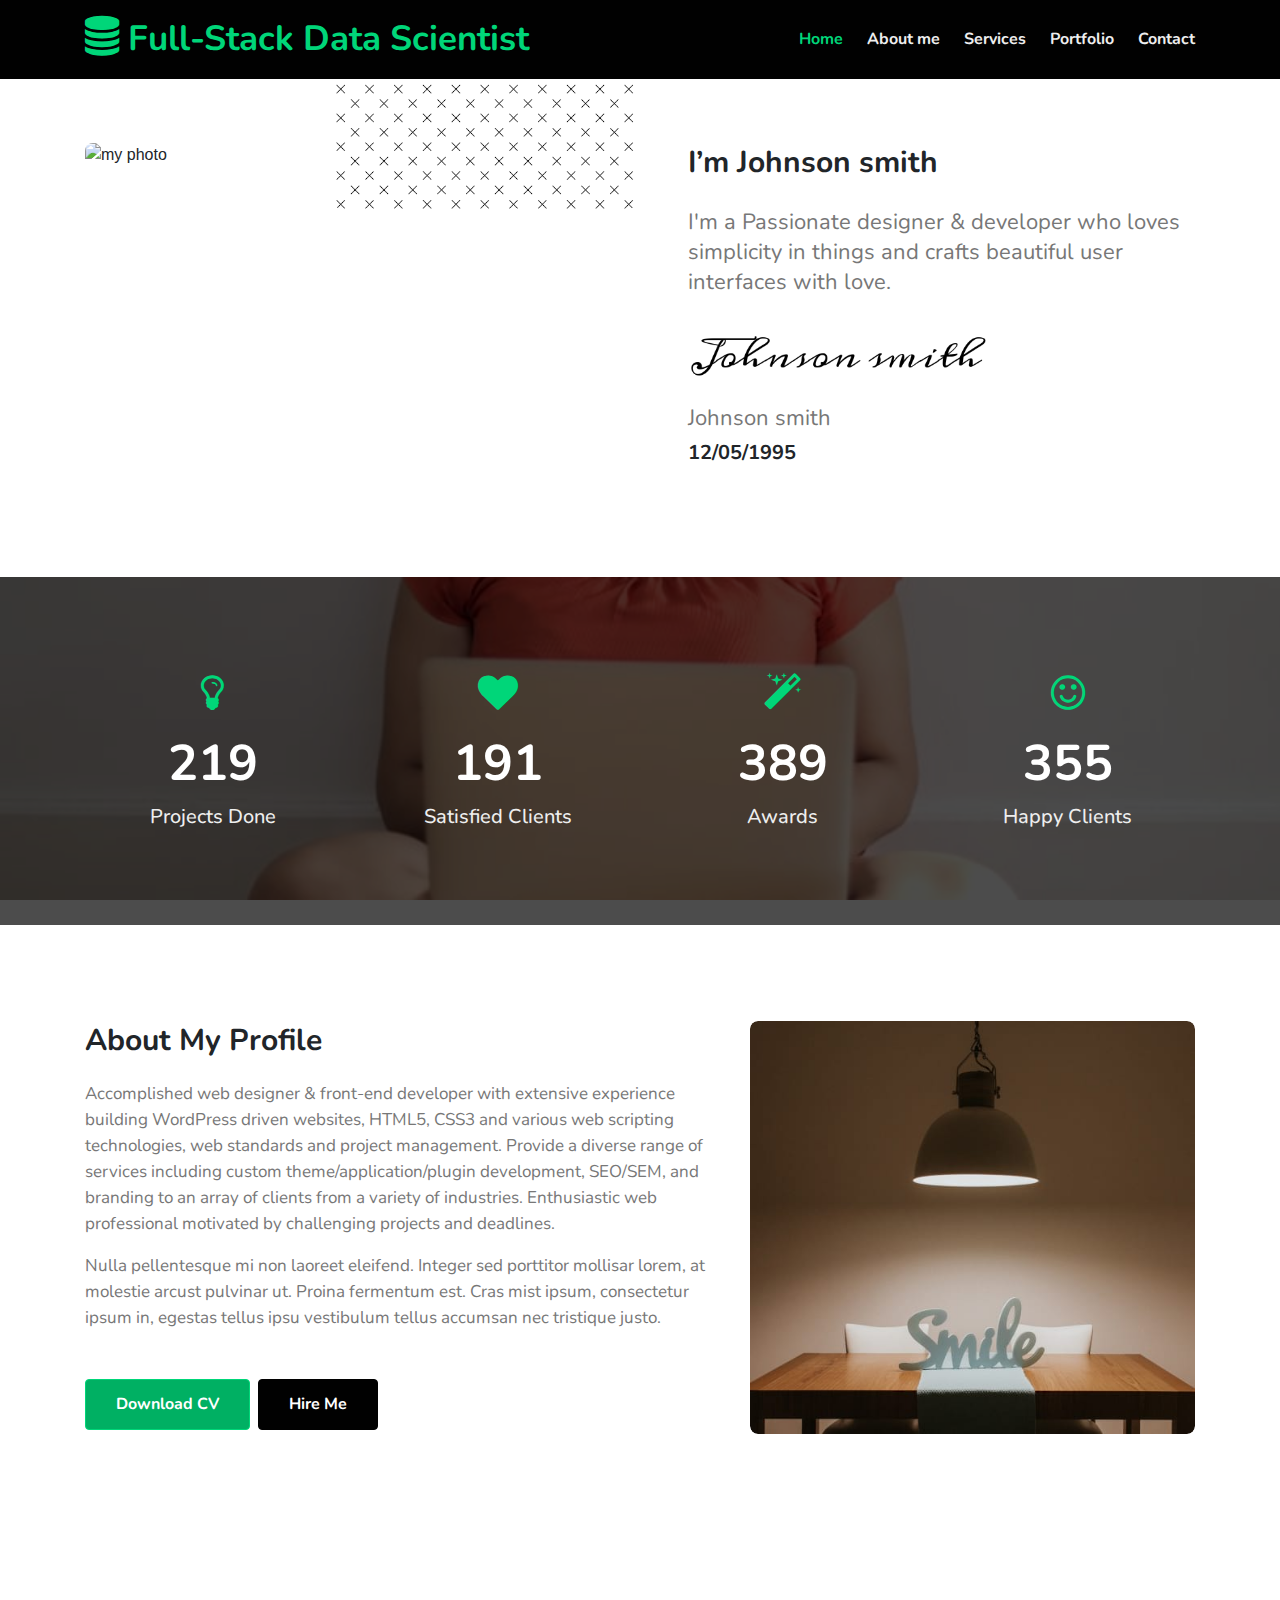
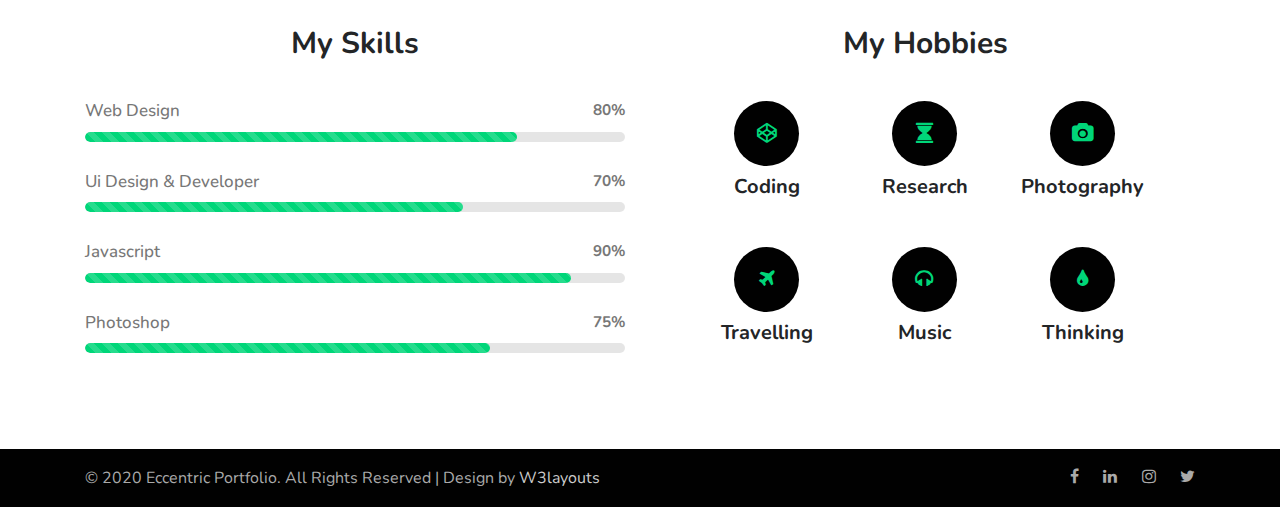
==== commit fec57b4c: "full stack" ====
--- a/about.html
+++ b/about.html
@@ -2,327 +2,415 @@
 Author: W3layouts
 Author URL: http://w3layouts.com
 -->
-<!doctype html>
+<!DOCTYPE html>
 <html lang="en">
-
-<head>
-  <!-- Required meta tags -->
-  <meta charset="utf-8">
-  <meta name="viewport" content="width=device-width, initial-scale=1, shrink-to-fit=no">
-
-  <title>Eccentric portfolio V2 - Personal Category Bootstrap Responsive Website Template | About : W3layouts</title>
-
-  <!-- google fonts -->
-  <link href="//fonts.googleapis.com/css?family=Nunito:400,700&display=swap" rel="stylesheet">
-
-  <!-- Template CSS -->
-  <link rel="stylesheet" href="assets/css/style-starter.css">
-
-</head>
-
-<body>
-<!-- header -->
-<header>
-  <div class="w3l-header" id="home">
-    <div class="container">
-      <nav class="navbar navbar-expand-lg navbar-dark pl-0 pr-0">
-        <a class="navbar-brand m-0" href="index.html"><span class="fa fa-gamepad"></span> Eccentric </a>
-        <!-- if logo is image enable this   
-            <a class="navbar-brand" href="#index.html">
-                <img src="image-path" alt="Your logo" title="Your logo" style="height:35px;" />
-            </a> -->
-        <button class="navbar-toggler" type="button" data-toggle="collapse" data-target="#navbarNav" aria-controls="navbarNav" aria-expanded="false"
-          aria-label="Toggle navigation">
-          <span class="navbar-toggler-icon fa fa-bars"></span>
-        </button>
-        <div class="collapse navbar-collapse" id="navbarNav">
-          <ul class="navbar-nav ml-auto">
-            <li class="nav-item mr-lg-4">
-              <a class="nav-link pl-0 pr-0" href="index.html">Home <span class="sr-only">(current)</span></a>
-            </li>
-            <li class="nav-item active mr-lg-4">
-              <a class="nav-link pl-0 pr-0" href="about.html">About me</a>
-            </li>
-            <li class="nav-item mr-lg-4">
-              <a class="nav-link pl-0 pr-0" href="services.html">Services</a>
-            </li>
-            <li class="nav-item">
-              <a class="nav-link pl-0 pr-0" href="contact.html">Contact</a>
-            </li>
-          </ul>
-        </div>
-      </nav>
-    </div>
-  </div>
-</header>
-<!-- //header -->
-<!-- about me -->
-<div class="w3l-about py-5">
-    <div class="container py-lg-3">
+  <head>
+    <!-- Required meta tags -->
+    <meta charset="utf-8" />
+    <meta
+      name="viewport"
+      content="width=device-width, initial-scale=1, shrink-to-fit=no"
+    />
+
+    <title>
+      Eccentric portfolio V2 - Personal Category Bootstrap Responsive Website
+      Template | About : W3layouts
+    </title>
+
+    <!-- google fonts -->
+    <link
+      href="//fonts.googleapis.com/css?family=Nunito:400,700&display=swap"
+      rel="stylesheet"
+    />
+
+    <!-- Template CSS -->
+    <link rel="stylesheet" href="assets/css/style-starter.css" />
+  </head>
+
+  <body>
+    <!-- header -->
+    <header>
+      <div class="w3l-header" id="home">
+        <div class="container">
+          <nav class="navbar navbar-expand-lg navbar-dark pl-0 pr-0">
+            <a class="navbar-brand m-0" href="index.html"
+              ><span class="fa fa-database"></span>  Full-Stack Data Scientist
+            </a>
+
+            <!-- if logo is image enable this   
+        <a class="navbar-brand" href="#index.html">
+            <img src="image-path" alt="Your logo" title="Your logo" style="height:35px;" />
+        </a> -->
+            <button
+              class="navbar-toggler"
+              type="button"
+              data-toggle="collapse"
+              data-target="#navbarNav"
+              aria-controls="navbarNav"
+              aria-expanded="false"
+              aria-label="Toggle navigation"
+            >
+              <span class="navbar-toggler-icon fa fa-bars"></span>
+            </button>
+            <div class="collapse navbar-collapse" id="navbarNav">
+              <ul class="navbar-nav ml-auto">
+                <li class="nav-item active mr-lg-4">
+                  <a class="nav-link pl-0 pr-0" href="index.html"
+                    >Home <span class="sr-only">(current)</span></a
+                  >
+                </li>
+                <li class="nav-item mr-lg-4">
+                  <a class="nav-link pl-0 pr-0" href="about.html">About me</a>
+                </li>
+                <li class="nav-item mr-lg-4">
+                  <a class="nav-link pl-0 pr-0" href="services.html"
+                    >Services</a
+                  >
+                </li>
+                <li class="nav-item mr-lg-4">
+                  <a class="nav-link pl-0 pr-0" href="portfolio.html"
+                    >Portfolio</a
+                  >
+                </li>
+                <li class="nav-item">
+                  <a class="nav-link pl-0 pr-0" href="contact.html">Contact</a>
+                </li>
+              </ul>
+            </div>
+          </nav>
+        </div>
+      </div>
+    </header>
+    <!-- //header -->
+    <!-- about me -->
+    <div class="w3l-about py-5">
+      <div class="container py-lg-3">
         <div class="row about-content mb-lg-5">
-            <div class="col-lg-6 pr-md-5">
-                <div class="image-block">
-                    <img src="assets/images/me.jpg" class="img-fluid myphoto" alt="my photo" />
-                    <img src="assets/images/cross.png" class="img-fluid pos" alt="dots" />
-                </div>
-            </div>
-            <div class="col-lg-6 info pl-lg-5 mt-lg-0 mt-5 pt-lg-0 pt-3 align-center">
-                <h4 class="">I’m Johnson smith</h4>
-                <p class="mt-md-4 mt-3 mb-0"> I'm a Passionate designer & developer who loves simplicity in things and crafts beautiful user
-                    interfaces with love.</p>
-                <img src="assets/images/signature.png" class="img-fluid signature mt-4 mb-2" width="300px" alt="my photo" />
-                <p class="m-0 mb-2">Johnson smith</p>
-                <h6>12/05/1995</h6>
-            </div>
-        </div>
-    </div>
-</div>
-<!-- //about me -->
-<!-- stats -->
-<section class="w3l-stats py-lg-5 py-4" id="stats">
-    <div class="gallery-inner container py-md-5 py-4">
-        <div class="row stats-con text-white">
-            <div class="col-sm-3 col-6 stats_info counter_grid">
-                <span class="fa fa-lightbulb-o"></span>
-                <p class="counter">645</p>
-                <h4>Projects Done</h4>
-            </div>
-            <div class="col-sm-3 col-6 stats_info counter_grid1">
-                <span class="fa fa-heart"></span>
-                <p class="counter">563</p>
-                <h4>Satisfied Clients</h4>
-            </div>
-            <div class="col-sm-3 col-6 stats_info counter_grid mt-sm-0 mt-5">
-                <span class="fa fa-magic"></span>
-                <p class="counter">1145</p>
-                <h4>Awards</h4>
-            </div>
-            <div class="col-sm-3 col-6 stats_info counter_grid2 mt-sm-0 mt-5">
-                <span class="fa fa-smile-o"></span>
-                <p class="counter">1045</p>
-                <h4>Happy Clients</h4>
-            </div>
-        </div>
-    </div>
-</section>
-<!-- //stats -->
-<!-- about my profile -->
-<section class="w3l-about-bottom py-5" id="about">
-    <div class="container py-lg-5 py-md-3">
-        <div class="row middle-grids">
-            <div class="col-lg-7 advantage-grid-info">
-                <div class="advantage_left">
-                    <h4>About my profile </h4>
-                    <p class="mb-3">Accomplished web designer & front-end developer with extensive experience
-                        building WordPress driven websites, HTML5, CSS3 and various web scripting technologies,
-                        web standards and project management. Provide a diverse range of services including custom
-                        theme/application/plugin development, SEO/SEM, and branding to an array of clients from a
-                        variety of industries. Enthusiastic web professional motivated by challenging projects and
-                        deadlines.</p>
-                    <p class="mb-0">Nulla pellentesque mi non laoreet eleifend. Integer sed porttitor mollisar
-                        lorem, at molestie arcust pulvinar ut. Proina fermentum est. Cras mist ipsum, consectetur
-                        ipsum in, egestas tellus ipsu vestibulum tellus accumsan nec tristique justo.
-                    </p>
-                    <a href="resume.html" class="btn-style btn-primary btn mt-lg-5 mt-4">Download CV</a>
-                    <a href="contact.html" class="btn-style btn-secondary btn mt-lg-5 mt-4 ml-1">Hire Me</a>
-                </div>
-            </div>
-            <div class="col-lg-5 advantage-grid-info1">
-                <div class="advantage_left1 mt-lg-0 mt-5">
-                    <img src="assets/images/about.jpg" class="img img-fluid" alt="">
-                </div>
-            </div>
-        </div>
-    </div>
-</section>
-<!-- //about my profile -->
-<!-- skills and hobbies -->
-<div class="w3l-skills py-5" id="skills">
-    <div class="container py-lg-5 py-md-3">
-        <div class="modal-spa">
-            <div class="row skills">
-                <div class="col-lg-6 bar-grids bargrids-left">
-                    <h4> My Skills </h4>
-                    <h6>web design <span> 80% </span></h6>
-                    <div class="progress">
-                        <div class="progress-bar progress-bar-striped active editContent" style="width: 80%">
-                        </div>
-                    </div>
-                    <h6>ui design & developer <span> 70% </span></h6>
-                    <div class="progress  w3-bar-grids">
-                        <div class="progress-bar progress-bar-striped active" style="width: 70%">
-                        </div>
-                    </div>
-                    <h6>Javascript<span>90% </span></h6>
-                    <div class="progress  w3-bar-grids">
-                        <div class="progress-bar progress-bar-striped active" style="width: 90%">
-                        </div>
-                    </div>
-                    <h6>Photoshop <span> 75% </span></h6>
-                    <div class="progress  w3-bar-grids prgs-w3-last">
-                        <div class="progress-bar progress-bar-striped active" style="width: 75%">
-                        </div>
-                    </div>
-                </div>
-                <div class="col-lg-6 bar-grids w3-bar-grids mt-lg-0 mt-5">
-                    <h4> My Hobbies </h4>
-                    <div class="row pl-lg-5 pr-lg-5">
-                        <div class="col-4 hobbies-grid1 grid1">
-                            <div class="icon-bg">
-                                <span class="fa fa-codepen"></span>
-                            </div>
-                            <h5>Coding</h5>
-                        </div>
-                        <div class="col-4 hobbies-grid1 grid2">
-                            <div class="icon-bg">
-                                <span class="fa fa-hourglass"></span>
-                            </div>
-                            <h5>Research</h5>
-                        </div>
-                        <div class="col-4 hobbies-grid1 grid3">
-                            <div class="icon-bg">
-                                <span class="fa fa-camera"></span>
-                            </div>
-                            <h5>Photography</h5>
-                        </div>
-                        <div class="col-4 hobbies-grid1 grid4">
-                            <div class="icon-bg">
-                                <span class="fa fa-plane"></span>
-                            </div>
-                            <h5>Travelling</h5>
-                        </div>
-                        <div class="col-4 hobbies-grid1 grid5">
-                            <div class="icon-bg">
-                                <span class="fa fa-headphones"></span>
-                            </div>
-                            <h5>Music</h5>
-                        </div>
-                        <div class="col-4 hobbies-grid1 grid6">
-                            <div class="icon-bg">
-                                <span class="fa fa-tint"></span>
-                            </div>
-                            <h5>Thinking</h5>
-                        </div>
-                    </div>
-                </div>
-            </div>
-        </div>
-    </div>
-</div>
-<!-- //skills and hobbies -->
-<!-- Footer -->
-<footer>
-  <section class="w3l-footers-1">
-    <div class="footer py-3">
-      <div class="container">
-        <div class="footer-content">
-          <div class="row">
-            <div class="col-lg-8 footer-left">
-              <p class="m-0">&copy; 2020 Eccentric Portfolio. All Rights Reserved | Design by <a href="https://w3layouts.com">W3layouts</a></p>
-            </div>
-            <div class="col-lg-4 footer-right text-lg-right text-center mt-lg-0 mt-3">
-              <ul class="social m-0 p-0">
-                <li><a href="#facebook"><span class="fa fa-facebook"></span></a></li>
-                <li><a href="#linkedin"><span class="fa fa-linkedin"></span></a></li>
-                <li><a href="#instagram"><span class="fa fa-instagram"></span></a></li>
-                <li><a href="#twitter"><span class="fa fa-twitter"></span></a></li>
-              </ul>
-            </div>
+          <div class="col-lg-6 pr-md-5">
+            <div class="image-block">
+              <img
+                src="assets/images/passport.png"
+                class="img-fluid myphoto"
+                alt="my photo"
+              />
+              <img
+                src="assets/images/cross.png"
+                class="img-fluid pos"
+                alt="dots"
+              />
+            </div>
+          </div>
+          <div
+            class="col-lg-6 info pl-lg-5 mt-lg-0 mt-5 pt-lg-0 pt-3 align-center"
+          >
+            <h4 class="">I’m Johnson smith</h4>
+            <p class="mt-md-4 mt-3 mb-0">
+              I'm a Passionate designer & developer who loves simplicity in
+              things and crafts beautiful user interfaces with love.
+            </p>
+            <img
+              src="assets/images/signature.png"
+              class="img-fluid signature mt-4 mb-2"
+              width="300px"
+              alt="my photo"
+            />
+            <p class="m-0 mb-2">Johnson smith</p>
+            <h6>12/05/1995</h6>
           </div>
         </div>
       </div>
     </div>
-  </section>
-</footer>
-<!-- //Footer -->
-
-<!-- move top -->
-<button onclick="topFunction()" id="movetop" class="editContent" title="Go to top">
-  <span class="fa fa-angle-up"></span>
-</button>
-<script>
-  // When the user scrolls down 20px from the top of the document, show the button
-  window.onscroll = function () {
-    scrollFunction()
-  };
-
-  function scrollFunction() {
-    if (document.body.scrollTop > 20 || document.documentElement.scrollTop > 20) {
-      document.getElementById("movetop").style.display = "block";
-    } else {
-      document.getElementById("movetop").style.display = "none";
-    }
-  }
-
-  // When the user clicks on the button, scroll to the top of the document
-  function topFunction() {
-    document.body.scrollTop = 0;
-    document.documentElement.scrollTop = 0;
-  }
-</script>
-<!-- /move top -->
-
-<!-- common jquery -->
-<script src="assets/js/jquery-3.3.1.min.js"></script>
-<!-- //common jquery -->
-
-<!-- disable body scroll which navbar is in active -->
-<script>
-  $(function () {
-    $('.navbar-toggler').click(function () {
-      $('body').toggleClass('noscroll');
-    })
-  });
-</script>
-<!-- disable body scroll which navbar is in active -->
-
-
-<!-- for blog carousel slider -->
-<script src="assets/js/owl.carousel.js"></script>
-<script>
-  $(document).ready(function () {
-    var owl = $('.owl-carousel');
-    owl.owlCarousel({
-      stagePadding: 20,
-      margin: 15,
-      nav: false,
-      loop: false,
-      responsive: {
-        0: {
-          items: 1
-        },
-        600: {
-          items: 2
-        },
-        1000: {
-          items: 3
+    <!-- //about me -->
+    <!-- stats -->
+    <section class="w3l-stats py-lg-5 py-4" id="stats">
+      <div class="gallery-inner container py-md-5 py-4">
+        <div class="row stats-con text-white">
+          <div class="col-sm-3 col-6 stats_info counter_grid">
+            <span class="fa fa-lightbulb-o"></span>
+            <p class="counter">645</p>
+            <h4>Projects Done</h4>
+          </div>
+          <div class="col-sm-3 col-6 stats_info counter_grid1">
+            <span class="fa fa-heart"></span>
+            <p class="counter">563</p>
+            <h4>Satisfied Clients</h4>
+          </div>
+          <div class="col-sm-3 col-6 stats_info counter_grid mt-sm-0 mt-5">
+            <span class="fa fa-magic"></span>
+            <p class="counter">1145</p>
+            <h4>Awards</h4>
+          </div>
+          <div class="col-sm-3 col-6 stats_info counter_grid2 mt-sm-0 mt-5">
+            <span class="fa fa-smile-o"></span>
+            <p class="counter">1045</p>
+            <h4>Happy Clients</h4>
+          </div>
+        </div>
+      </div>
+    </section>
+    <!-- //stats -->
+    <!-- about my profile -->
+    <section class="w3l-about-bottom py-5" id="about">
+      <div class="container py-lg-5 py-md-3">
+        <div class="row middle-grids">
+          <div class="col-lg-7 advantage-grid-info">
+            <div class="advantage_left">
+              <h4>About my profile</h4>
+              <p class="mb-3">
+                Accomplished web designer & front-end developer with extensive
+                experience building WordPress driven websites, HTML5, CSS3 and
+                various web scripting technologies, web standards and project
+                management. Provide a diverse range of services including custom
+                theme/application/plugin development, SEO/SEM, and branding to
+                an array of clients from a variety of industries. Enthusiastic
+                web professional motivated by challenging projects and
+                deadlines.
+              </p>
+              <p class="mb-0">
+                Nulla pellentesque mi non laoreet eleifend. Integer sed
+                porttitor mollisar lorem, at molestie arcust pulvinar ut. Proina
+                fermentum est. Cras mist ipsum, consectetur ipsum in, egestas
+                tellus ipsu vestibulum tellus accumsan nec tristique justo.
+              </p>
+              <a
+                href="resume.html"
+                class="btn-style btn-primary btn mt-lg-5 mt-4"
+                >Download CV</a
+              >
+              <a
+                href="contact.html"
+                class="btn-style btn-secondary btn mt-lg-5 mt-4 ml-1"
+                >Hire Me</a
+              >
+            </div>
+          </div>
+          <div class="col-lg-5 advantage-grid-info1">
+            <div class="advantage_left1 mt-lg-0 mt-5">
+              <img src="assets/images/about.jpg" class="img img-fluid" alt="" />
+            </div>
+          </div>
+        </div>
+      </div>
+    </section>
+    <!-- //about my profile -->
+    <!-- skills and hobbies -->
+    <div class="w3l-skills py-5" id="skills">
+      <div class="container py-lg-5 py-md-3">
+        <div class="modal-spa">
+          <div class="row skills">
+            <div class="col-lg-6 bar-grids bargrids-left">
+              <h4>My Skills</h4>
+              <h6>web design <span> 80% </span></h6>
+              <div class="progress">
+                <div
+                  class="progress-bar progress-bar-striped active editContent"
+                  style="width: 80%"
+                ></div>
+              </div>
+              <h6>ui design & developer <span> 70% </span></h6>
+              <div class="progress w3-bar-grids">
+                <div
+                  class="progress-bar progress-bar-striped active"
+                  style="width: 70%"
+                ></div>
+              </div>
+              <h6>Javascript<span>90% </span></h6>
+              <div class="progress w3-bar-grids">
+                <div
+                  class="progress-bar progress-bar-striped active"
+                  style="width: 90%"
+                ></div>
+              </div>
+              <h6>Photoshop <span> 75% </span></h6>
+              <div class="progress w3-bar-grids prgs-w3-last">
+                <div
+                  class="progress-bar progress-bar-striped active"
+                  style="width: 75%"
+                ></div>
+              </div>
+            </div>
+            <div class="col-lg-6 bar-grids w3-bar-grids mt-lg-0 mt-5">
+              <h4>My Hobbies</h4>
+              <div class="row pl-lg-5 pr-lg-5">
+                <div class="col-4 hobbies-grid1 grid1">
+                  <div class="icon-bg">
+                    <span class="fa fa-codepen"></span>
+                  </div>
+                  <h5>Coding</h5>
+                </div>
+                <div class="col-4 hobbies-grid1 grid2">
+                  <div class="icon-bg">
+                    <span class="fa fa-hourglass"></span>
+                  </div>
+                  <h5>Research</h5>
+                </div>
+                <div class="col-4 hobbies-grid1 grid3">
+                  <div class="icon-bg">
+                    <span class="fa fa-camera"></span>
+                  </div>
+                  <h5>Photography</h5>
+                </div>
+                <div class="col-4 hobbies-grid1 grid4">
+                  <div class="icon-bg">
+                    <span class="fa fa-plane"></span>
+                  </div>
+                  <h5>Travelling</h5>
+                </div>
+                <div class="col-4 hobbies-grid1 grid5">
+                  <div class="icon-bg">
+                    <span class="fa fa-headphones"></span>
+                  </div>
+                  <h5>Music</h5>
+                </div>
+                <div class="col-4 hobbies-grid1 grid6">
+                  <div class="icon-bg">
+                    <span class="fa fa-tint"></span>
+                  </div>
+                  <h5>Thinking</h5>
+                </div>
+              </div>
+            </div>
+          </div>
+        </div>
+      </div>
+    </div>
+    <!-- //skills and hobbies -->
+    <!-- Footer -->
+    <footer>
+      <section class="w3l-footers-1">
+        <div class="footer py-3">
+          <div class="container">
+            <div class="footer-content">
+              <div class="row">
+                <div class="col-lg-8 footer-left">
+                  <p class="m-0">
+                    &copy; 2020 Eccentric Portfolio. All Rights Reserved |
+                    Design by <a href="https://w3layouts.com">W3layouts</a>
+                  </p>
+                </div>
+                <div
+                  class="col-lg-4 footer-right text-lg-right text-center mt-lg-0 mt-3"
+                >
+                  <ul class="social m-0 p-0">
+                    <li>
+                      <a href="#facebook"
+                        ><span class="fa fa-facebook"></span
+                      ></a>
+                    </li>
+                    <li>
+                      <a href="#linkedin"
+                        ><span class="fa fa-linkedin"></span
+                      ></a>
+                    </li>
+                    <li>
+                      <a href="#instagram"
+                        ><span class="fa fa-instagram"></span
+                      ></a>
+                    </li>
+                    <li>
+                      <a href="#twitter"><span class="fa fa-twitter"></span></a>
+                    </li>
+                  </ul>
+                </div>
+              </div>
+            </div>
+          </div>
+        </div>
+      </section>
+    </footer>
+    <!-- //Footer -->
+
+    <!-- move top -->
+    <button
+      onclick="topFunction()"
+      id="movetop"
+      class="editContent"
+      title="Go to top"
+    >
+      <span class="fa fa-angle-up"></span>
+    </button>
+    <script>
+      // When the user scrolls down 20px from the top of the document, show the button
+      window.onscroll = function () {
+        scrollFunction();
+      };
+
+      function scrollFunction() {
+        if (
+          document.body.scrollTop > 20 ||
+          document.documentElement.scrollTop > 20
+        ) {
+          document.getElementById("movetop").style.display = "block";
+        } else {
+          document.getElementById("movetop").style.display = "none";
         }
       }
-    })
-  })
-</script>
-<!-- //for blog carousel slider -->
-
-
-<!-- stats number counter-->
-<script src="assets/js/jquery.waypoints.min.js"></script>
-<script src="assets/js/jquery.countup.js"></script>
-<script>
-  $('.counter').countUp();
-</script>
-<!-- //stats number counter -->
-
-<!-- jQuery-Photo-filter-lightbox-portfolio-plugin -->
-<script src="assets/js/jquery-1.7.2.js"></script>
-<script src="assets/js/jquery.quicksand.js"></script>
-<script src="assets/js/script.js"></script>
-<script src="assets/js/jquery.prettyPhoto.js"></script>
-<!-- //jQuery-Photo-filter-lightbox-portfolio-plugin -->
-
-<!--  bootstrap js -->
-<script src="assets/js/bootstrap.min.js"></script>
-<!--  //bootstrap js -->
-
-</body>
-
-</html>+
+      // When the user clicks on the button, scroll to the top of the document
+      function topFunction() {
+        document.body.scrollTop = 0;
+        document.documentElement.scrollTop = 0;
+      }
+    </script>
+    <!-- /move top -->
+
+    <!-- common jquery -->
+    <script src="assets/js/jquery-3.3.1.min.js"></script>
+    <!-- //common jquery -->
+
+    <!-- disable body scroll which navbar is in active -->
+    <script>
+      $(function () {
+        $(".navbar-toggler").click(function () {
+          $("body").toggleClass("noscroll");
+        });
+      });
+    </script>
+    <!-- disable body scroll which navbar is in active -->
+
+    <!-- for blog carousel slider -->
+    <script src="assets/js/owl.carousel.js"></script>
+    <script>
+      $(document).ready(function () {
+        var owl = $(".owl-carousel");
+        owl.owlCarousel({
+          stagePadding: 20,
+          margin: 15,
+          nav: false,
+          loop: false,
+          responsive: {
+            0: {
+              items: 1,
+            },
+            600: {
+              items: 2,
+            },
+            1000: {
+              items: 3,
+            },
+          },
+        });
+      });
+    </script>
+    <!-- //for blog carousel slider -->
+
+    <!-- stats number counter-->
+    <script src="assets/js/jquery.waypoints.min.js"></script>
+    <script src="assets/js/jquery.countup.js"></script>
+    <script>
+      $(".counter").countUp();
+    </script>
+    <!-- //stats number counter -->
+
+    <!-- jQuery-Photo-filter-lightbox-portfolio-plugin -->
+    <script src="assets/js/jquery-1.7.2.js"></script>
+    <script src="assets/js/jquery.quicksand.js"></script>
+    <script src="assets/js/script.js"></script>
+    <script src="assets/js/jquery.prettyPhoto.js"></script>
+    <!-- //jQuery-Photo-filter-lightbox-portfolio-plugin -->
+
+    <!--  bootstrap js -->
+    <script src="assets/js/bootstrap.min.js"></script>
+    <!--  //bootstrap js -->
+  </body>
+</html>
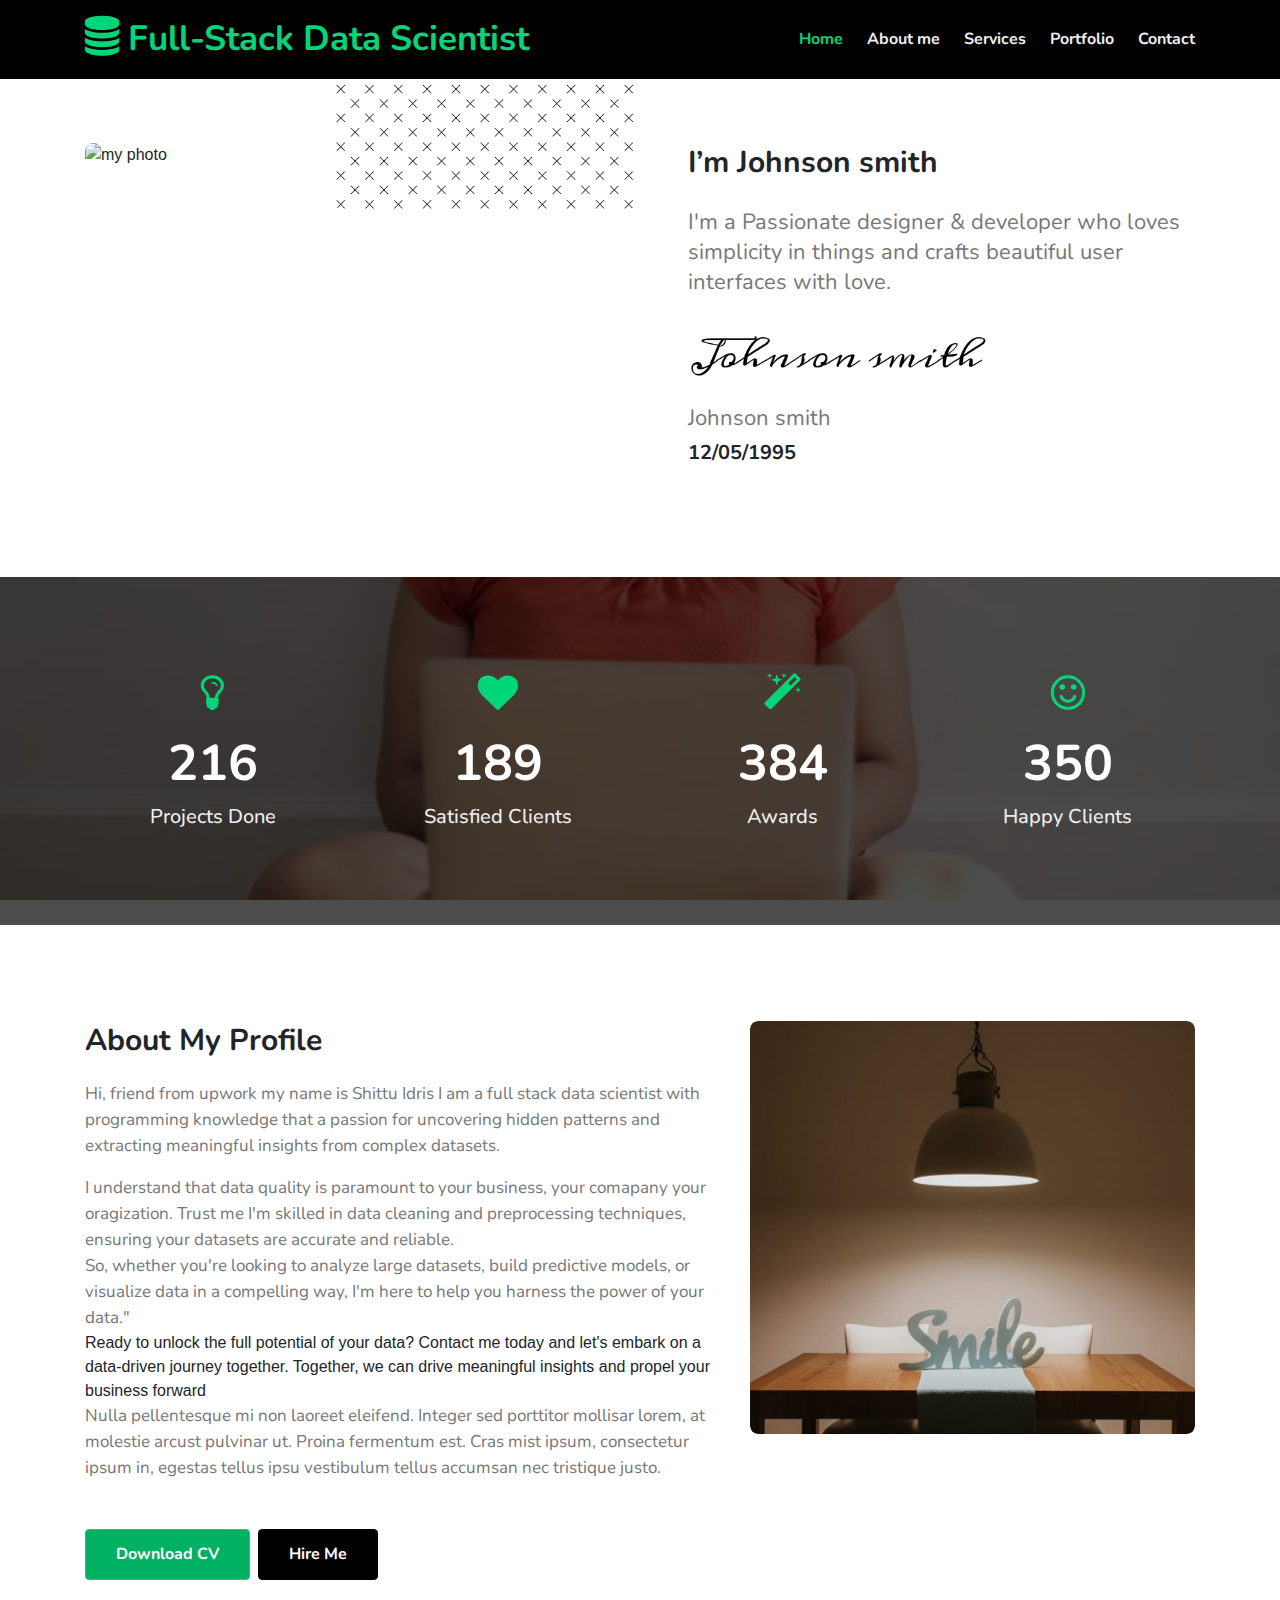
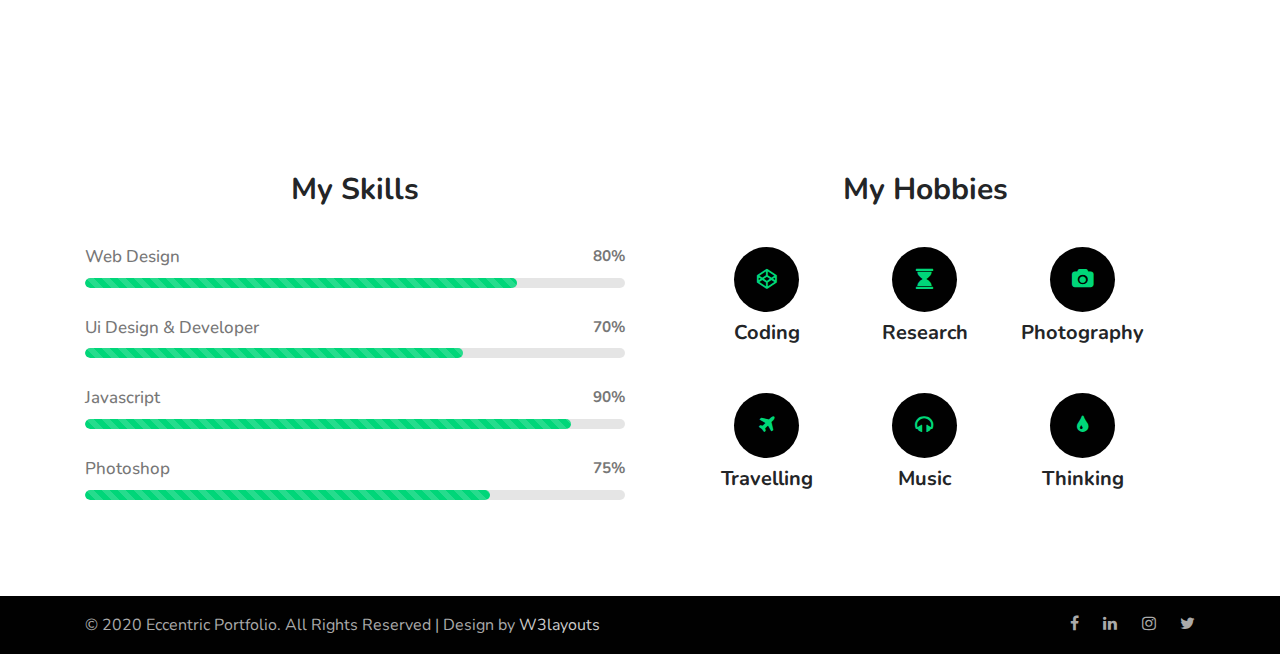
==== commit 8125227e: "about us update" ====
--- a/about.html
+++ b/about.html
@@ -34,7 +34,7 @@
         <div class="container">
           <nav class="navbar navbar-expand-lg navbar-dark pl-0 pr-0">
             <a class="navbar-brand m-0" href="index.html"
-              ><span class="fa fa-database"></span>  Full-Stack Data Scientist
+              ><span class="fa fa-database"></span>   Full-Stack Data Scientist
             </a>
 
             <!-- if logo is image enable this   
@@ -157,14 +157,17 @@
             <div class="advantage_left">
               <h4>About my profile</h4>
               <p class="mb-3">
-                Accomplished web designer & front-end developer with extensive
-                experience building WordPress driven websites, HTML5, CSS3 and
-                various web scripting technologies, web standards and project
-                management. Provide a diverse range of services including custom
-                theme/application/plugin development, SEO/SEM, and branding to
-                an array of clients from a variety of industries. Enthusiastic
-                web professional motivated by challenging projects and
-                deadlines.
+                Hi, friend from upwork my name is Shittu Idris I am a full stack data scientist with programming knowledge that a passion 
+                for uncovering hidden patterns and extracting meaningful insights from complex datasets.
+
+              <p>I understand that data quality is paramount to your business, your comapany your oragization. 
+              Trust me I'm skilled in data cleaning and preprocessing techniques, ensuring your datasets are accurate and reliable.</p>
+
+              <p>So, whether you're looking to analyze large datasets, build predictive models, or
+               visualize data in a compelling way, I'm here to help you harness the power of your data."</p>
+
+              Ready to unlock the full potential of your data? Contact me today and
+               let's embark on a data-driven journey together. Together, we can drive meaningful insights and propel your business forward
               </p>
               <p class="mb-0">
                 Nulla pellentesque mi non laoreet eleifend. Integer sed
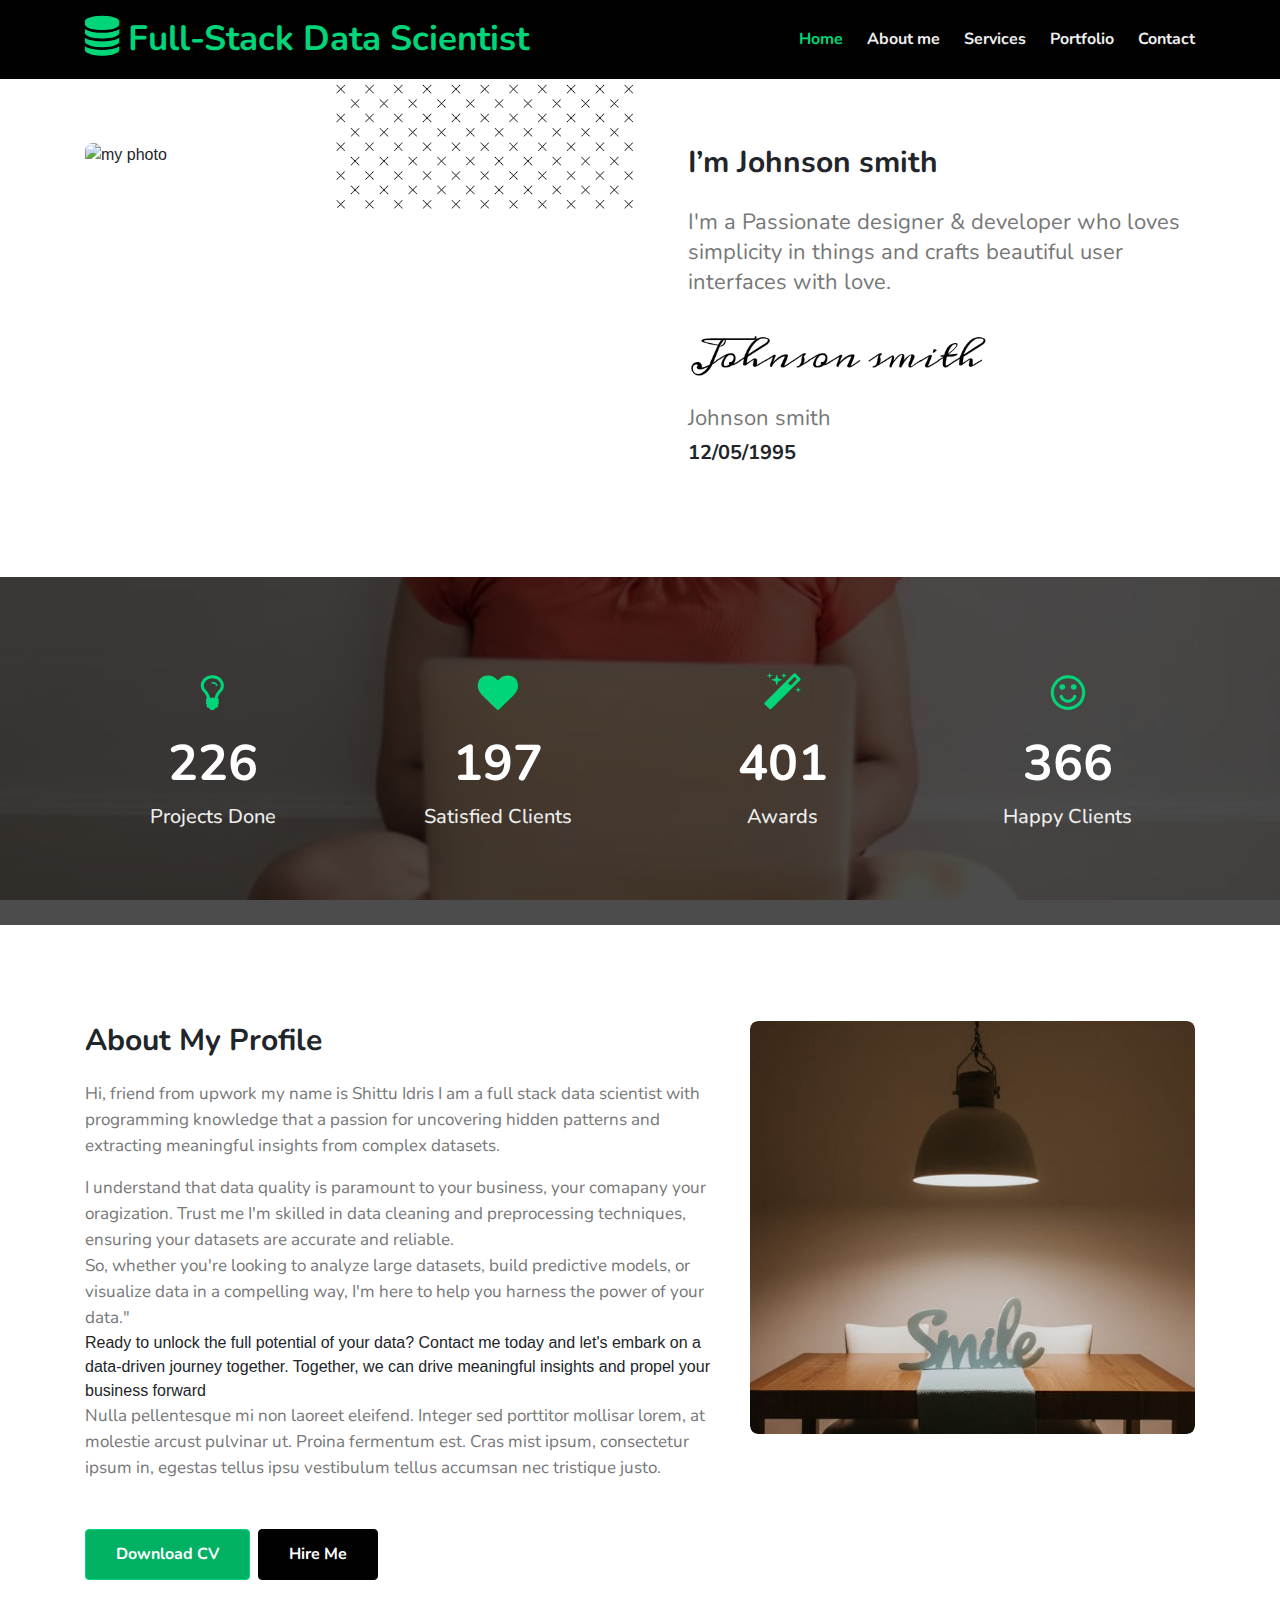
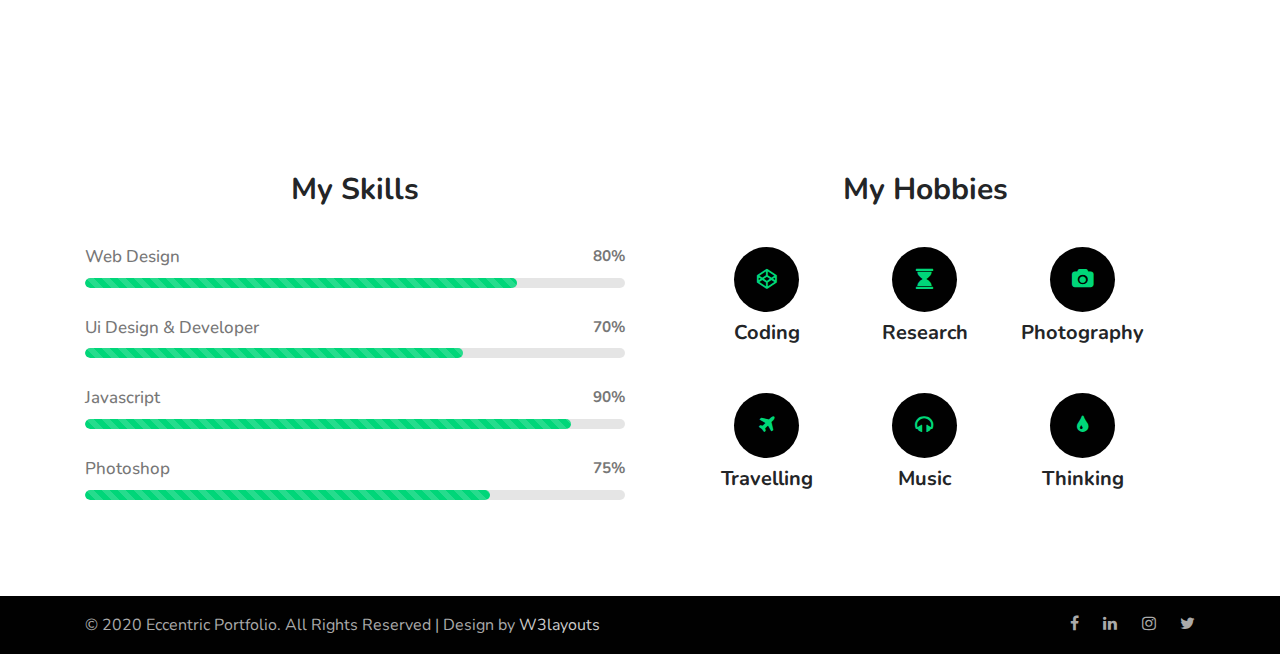
==== commit 60e465dc: "keywords" ====
--- a/about.html
+++ b/about.html
@@ -13,9 +13,20 @@
     />
 
     <title>
-      Eccentric portfolio V2 - Personal Category Bootstrap Responsive Website
-      Template | About : W3layouts
+      Full-Stack Data Scientist | Data Analyst|Data Scientist|Data Science|Data Analysis|
+      Business Analyst|Product Analyst|
     </title>
+    <!-- Meta tag Keywords -->
+	<meta name="viewport" content="width=device-width, initial-scale=1">
+	<meta charset="utf-8">
+	<meta name="keywords" content="
+  Data Analyst,
+  Data Scientist,
+  Data Science,
+  Data Analysis,
+  Business Analyst,
+  Product Analyst
+ "/>
 
     <!-- google fonts -->
     <link
